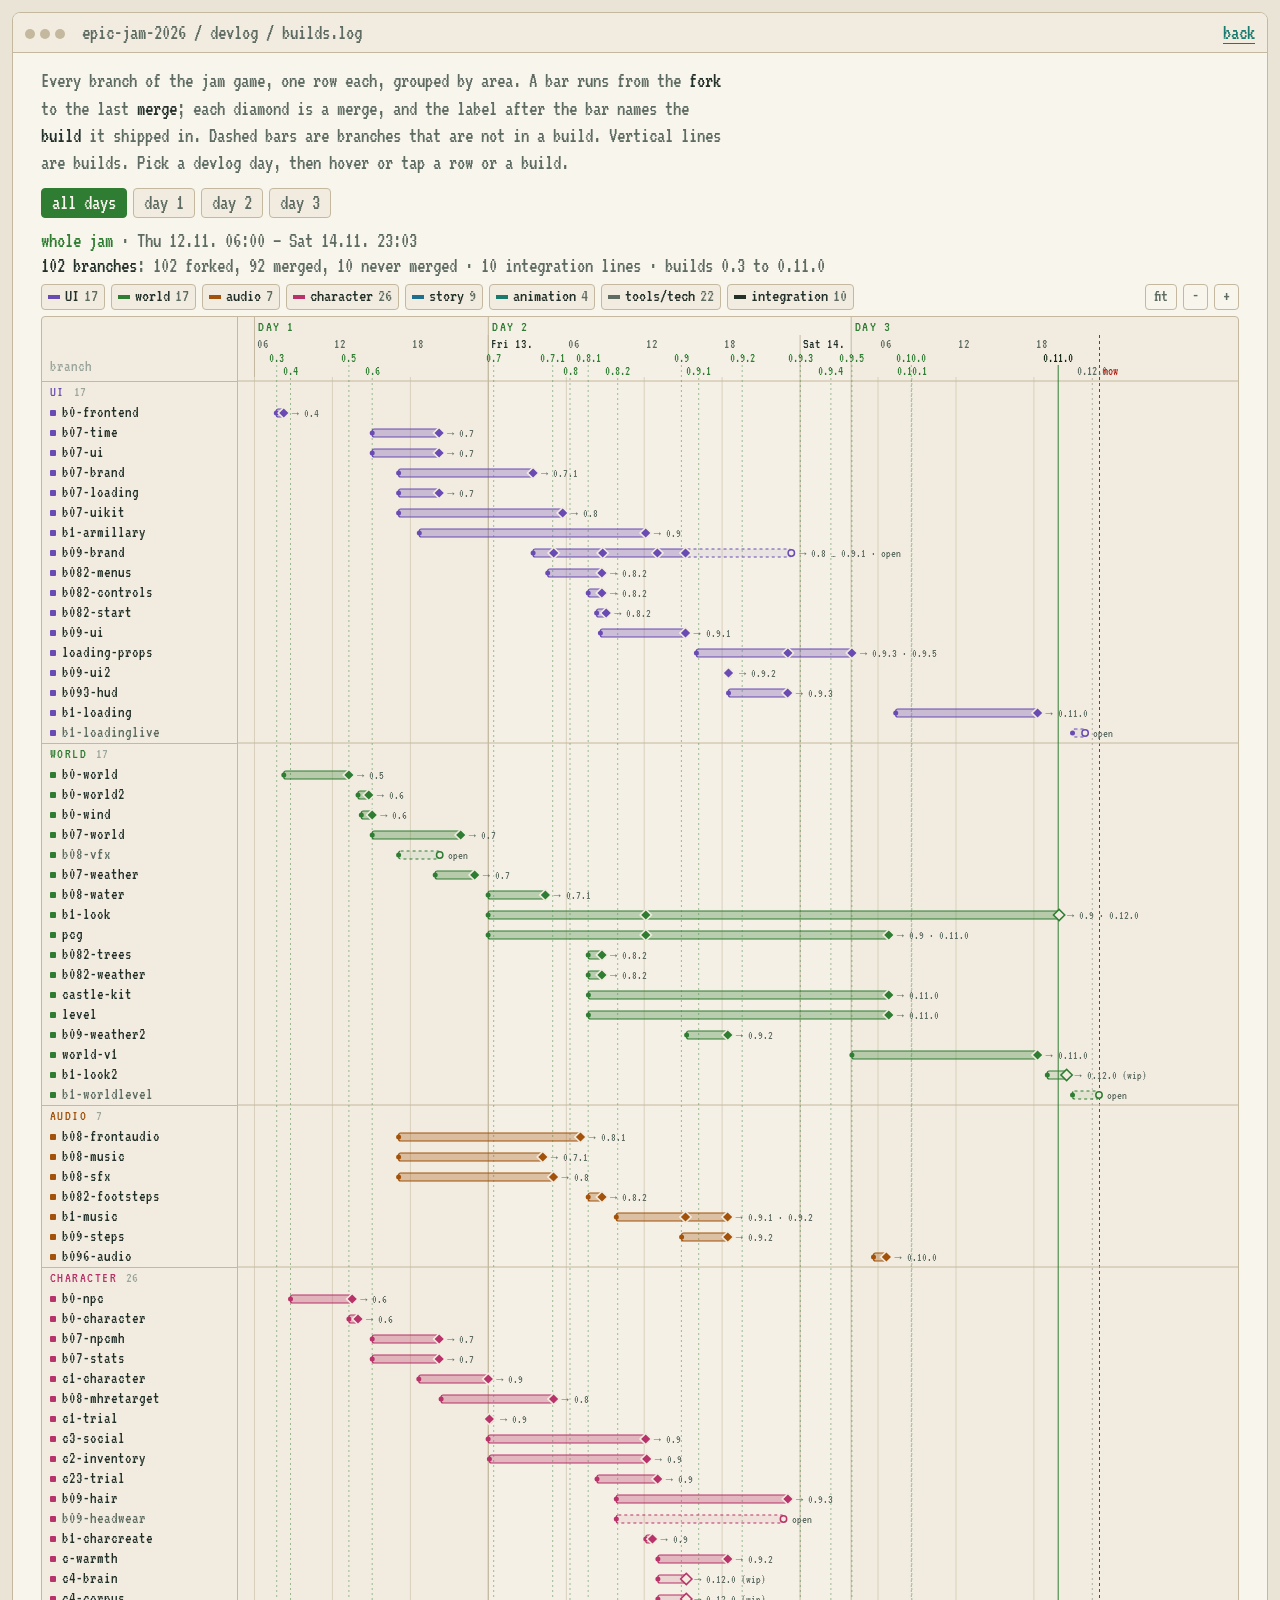
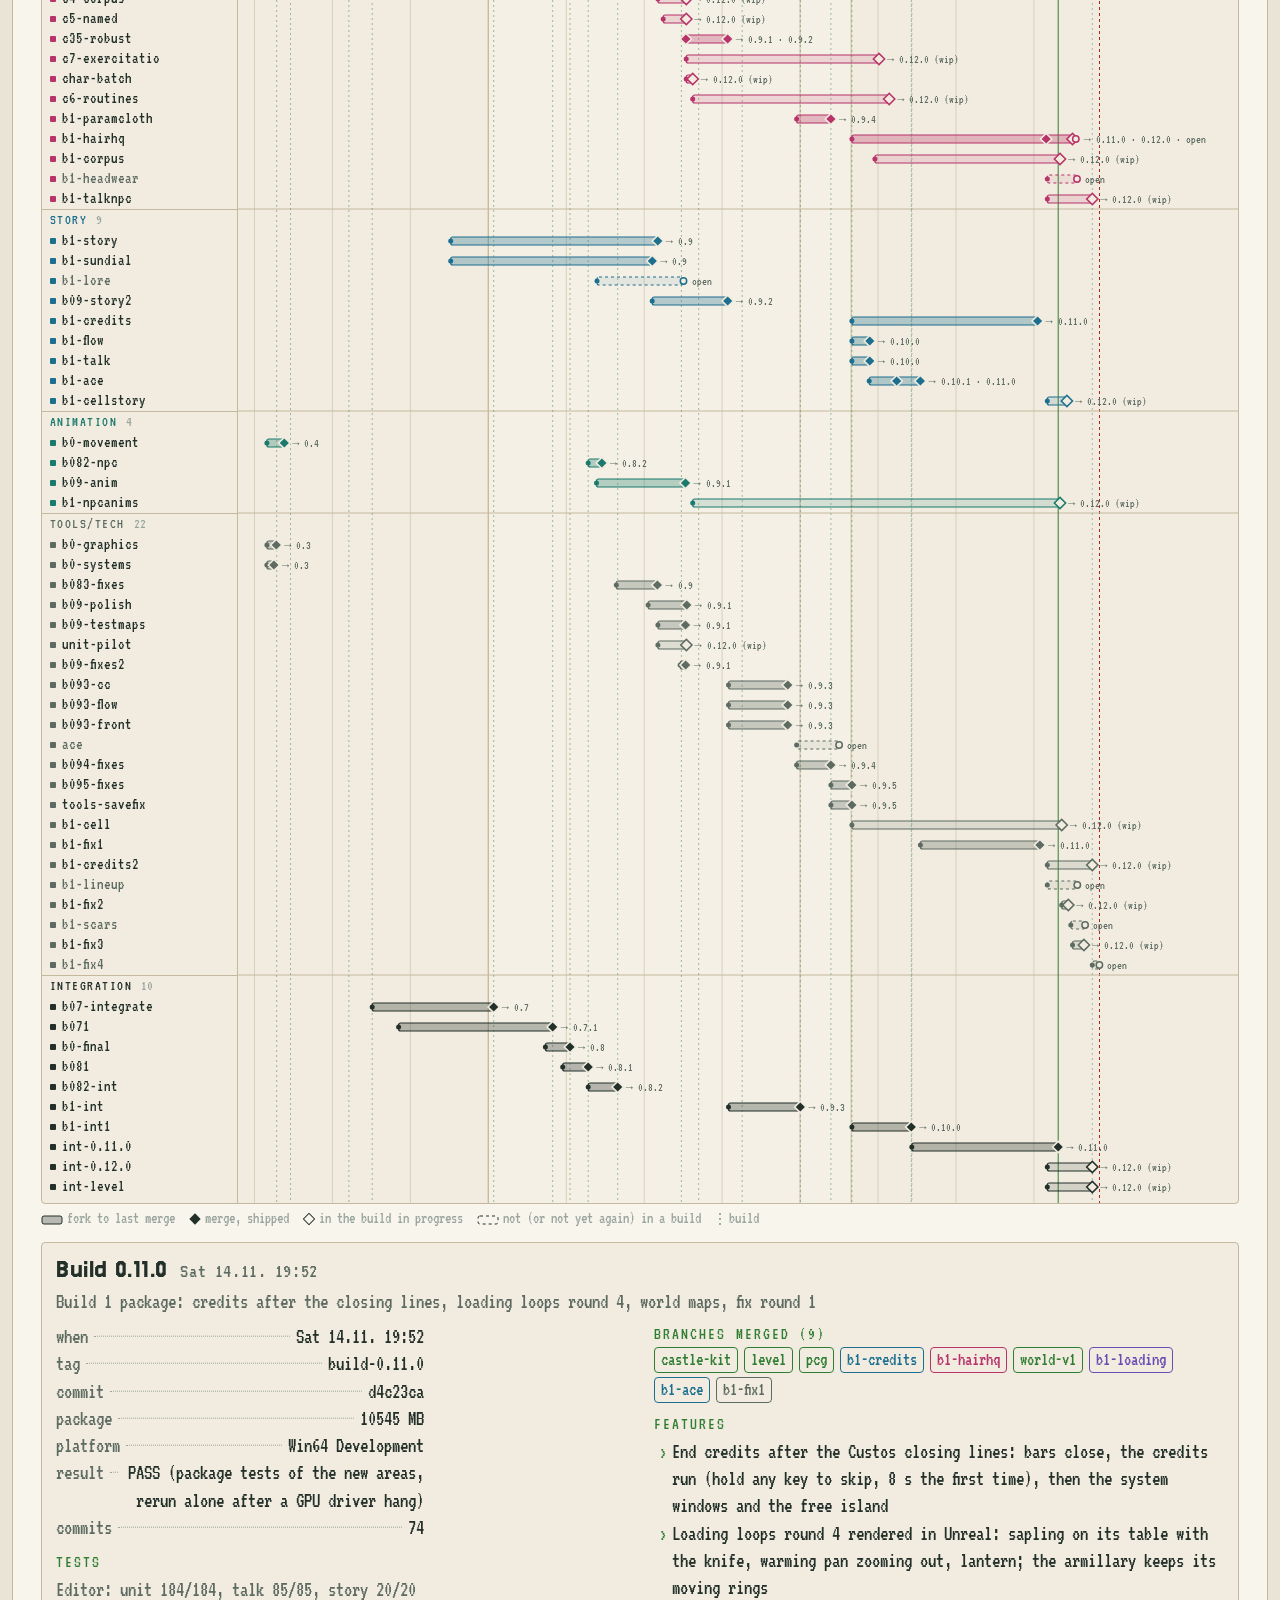
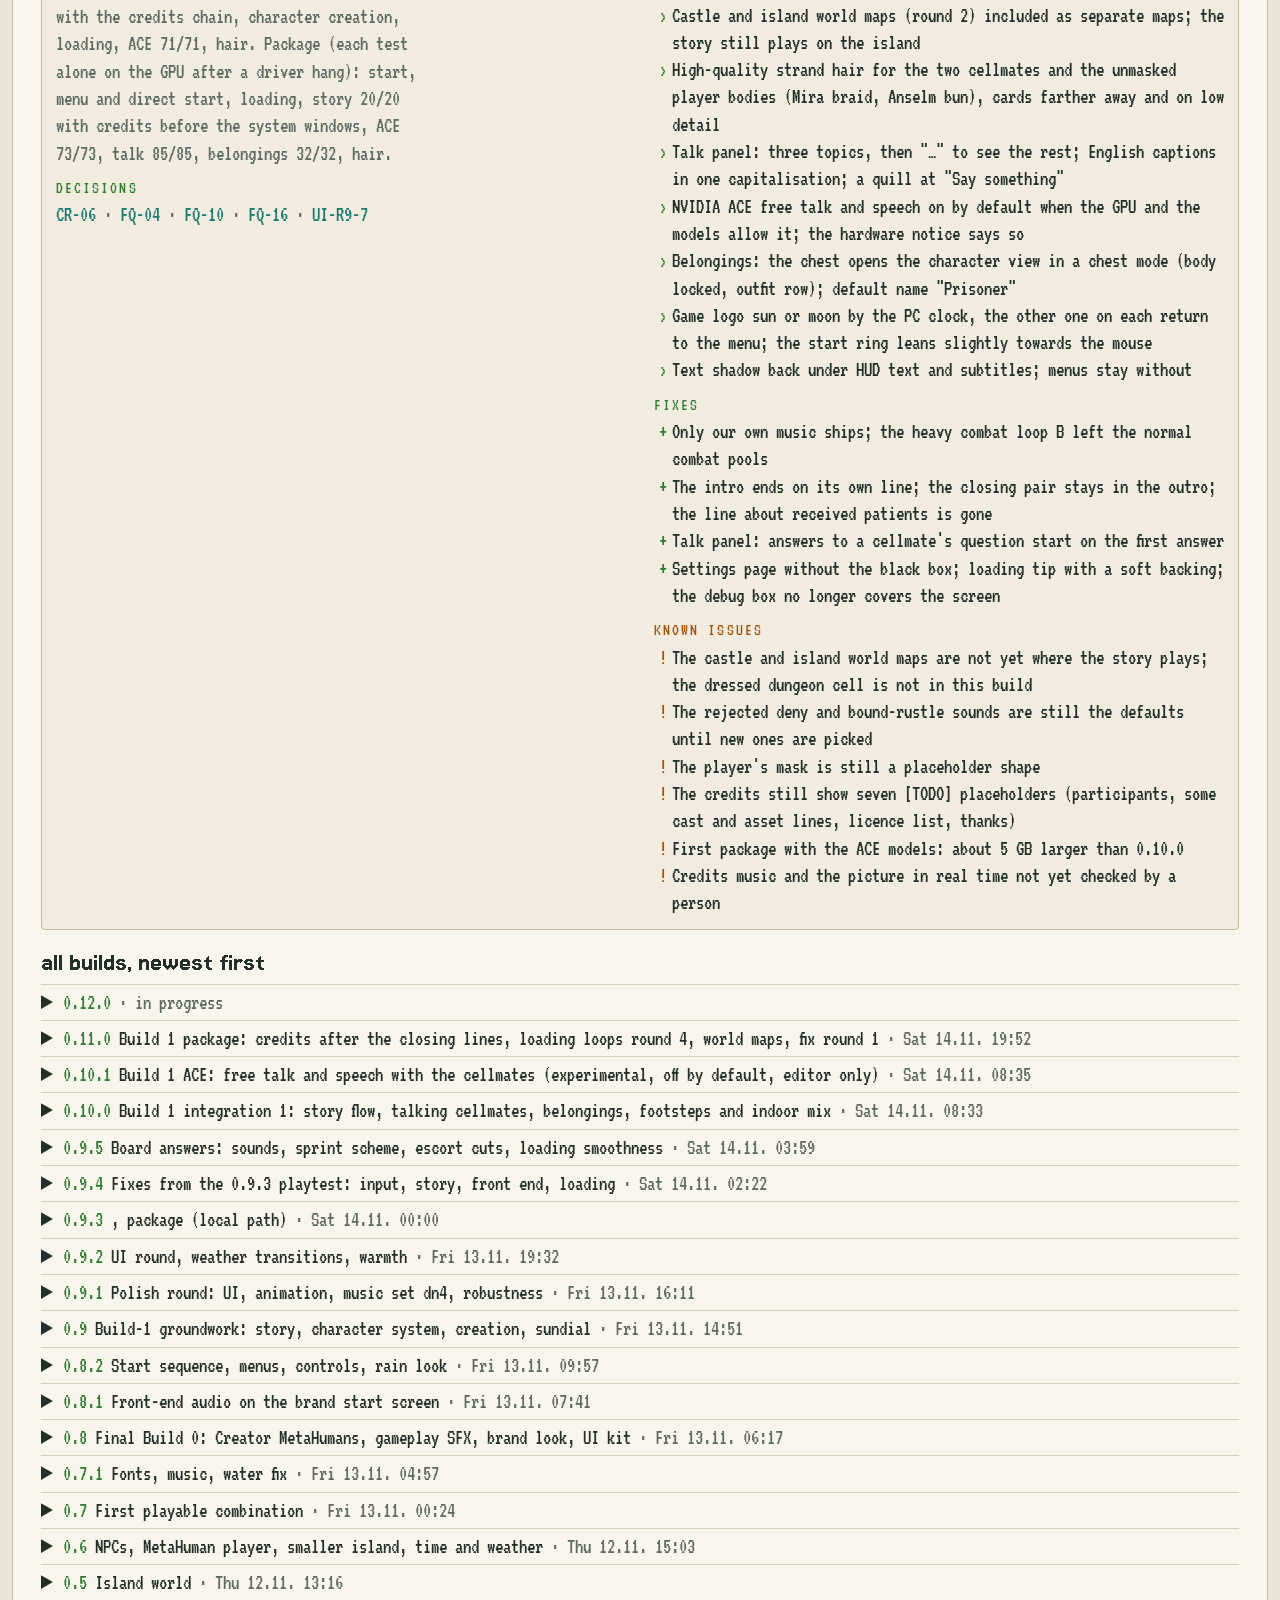
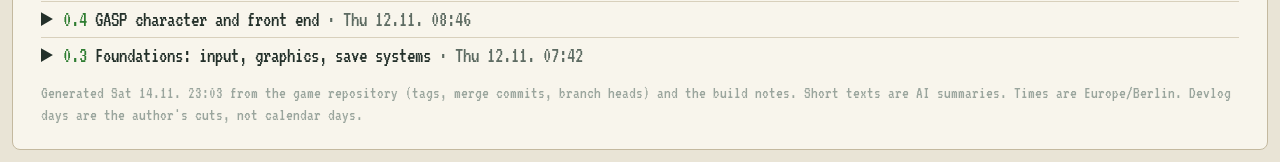
==== builds.html @ 06aeb307 "Branch chart per devlog day: builds.html?day=N embedded in day 1-3, all branches in the post-mortem " ====
<!doctype html>
<html lang="en" data-theme="forest">
<head>
<meta charset="utf-8">
<meta name="viewport" content="width=device-width, initial-scale=1">
<title>builds.log / epic-jam-2026 devlog</title>
<meta name="description" content="Every branch of the jam game, one row each: when it forked, when it was merged and which build it shipped in. Filter by devlog day with ?day=1, ?day=2, ...">
<meta name="color-scheme" content="dark light">
<link rel="icon" href="assets/favicon.svg" type="image/svg+xml">
<!-- Generated by tools/devlog/build_changelog.py in the jam repo. Do not edit; edit the template there. -->
<style>
@font-face { font-family: "VT323"; src: url("assets/fonts/VT323.ttf") format("truetype"); font-display: swap; }
@font-face { font-family: "Jersey 15"; src: url("assets/fonts/Jersey15.ttf") format("truetype"); font-display: swap; }
:root {
  --scale: 1; --fs: calc(21px * var(--scale));
  --mono: "VT323", ui-monospace, "SF Mono", Menlo, Consolas, monospace;
  --display: "Jersey 15", "VT323", ui-monospace, monospace;
  --radius: 4px;
  --nw: clamp(104px, 27vw, 196px);
}
:root, [data-theme="forest"] {
  --bg: #050a08; --term: #0b1411; --pane: #0f1a16; --line: #1f3229; --line-2: #2c4639;
  --fg: #cfe5d3; --dim: #7c978a; --faint: #4a6257;
  --accent: #9be36d; --accent-2: #6fd3c1; --sel-bg: #1d3a2b; --sel-fg: #eaffdf;
  --voice: #ffc46b; --pink: #ff8fb1; --blue: #8be9fd; --violet: #c3a6ff; --red: #ff6e6e;
  color-scheme: dark;
}
[data-theme="amber"] {
  --bg: #0a0603; --term: #140d06; --pane: #1a1108; --line: #3a2610; --line-2: #553714;
  --fg: #ffd9a1; --dim: #b98d53; --faint: #6e5230;
  --accent: #ffb000; --accent-2: #ffcf66; --sel-bg: #3d2709; --sel-fg: #fff1d6;
  --voice: #7fe3ff; --pink: #ff9f80; --blue: #7fe3ff; --violet: #ffbf80; --red: #ff6a4d;
  color-scheme: dark;
}
[data-theme="paper"] {
  --bg: #e9e4d6; --term: #f8f5ec; --pane: #f1ecdf; --line: #d8d0bc; --line-2: #c4b99f;
  --fg: #23302a; --dim: #5d6b62; --faint: #9aa59d;
  --accent: #2f7d32; --accent-2: #1b7a6e; --sel-bg: #dbe9cf; --sel-fg: #11240f;
  --voice: #a2520a; --pink: #b8336a; --blue: #1d6f8f; --violet: #6a4bb3; --red: #b42318;
  color-scheme: light;
}
/* one colour per area, taken from the site's theme tokens */
.a-ui { --c: var(--violet); } .a-world { --c: var(--accent); } .a-audio { --c: var(--voice); }
.a-character { --c: var(--pink); } .a-story { --c: var(--blue); } .a-animation { --c: var(--accent-2); } .a-tools { --c: var(--dim); }
.a-integration { --c: var(--fg); }
[data-theme="amber"] .a-ui { --c: #d9a8ff; } [data-theme="amber"] .a-story { --c: #7fe3ff; } [data-theme="amber"] .a-audio { --c: #ffe08a; }
[data-theme="amber"] .a-world { --c: #b6e36d; } [data-theme="amber"] .a-animation { --c: #6fd3c1; }

*, *::before, *::after { box-sizing: border-box; }
html, body { margin: 0; }
body { background: var(--bg); color: var(--fg); font: var(--fs)/1.3 var(--mono); font-synthesis: none; padding: 12px; position: relative; }
body.embed { background: var(--term); padding: 0; }
a { color: var(--accent-2); text-underline-offset: .18em; text-decoration-thickness: 1px; }
a:hover { color: var(--accent); }
button { font: inherit; color: inherit; background: none; border: 0; padding: 0; cursor: pointer; text-align: left; }
:focus-visible { outline: 2px dashed var(--accent); outline-offset: 2px; }
.term { max-width: 1440px; margin: 0 auto; background: var(--term); border: 1px solid var(--line-2); border-radius: 8px; overflow: hidden; }
body.embed .term { border: 0; border-radius: 0; max-width: none; }
.titlebar { display: flex; align-items: center; gap: 12px; padding: 6px 12px; border-bottom: 1px solid var(--line-2); background: var(--pane); }
.titlebar .lights i { display: inline-block; width: 10px; height: 10px; margin-right: 5px; border-radius: 50%; background: var(--line-2); }
.titlebar h1 { font: inherit; margin: 0; color: var(--dim); flex: 1; min-width: 0; overflow: hidden; text-overflow: ellipsis; white-space: nowrap; }
.titlebar h1 a { color: inherit; text-decoration: none; }
body.embed .titlebar, body.embed .lead, body.embed .days, body.embed .stage, body.embed .log, body.embed .foot { display: none; }
.wrap { padding: 14px clamp(10px, 2.5vw, 28px) 22px; }
body.embed .wrap { padding: 8px 8px 4px; }
.lead { color: var(--dim); margin: 0 0 12px; max-width: 86ch; }
.lead b { color: var(--fg); font-weight: 400; }

.days { display: flex; flex-wrap: wrap; gap: 6px; margin: 0 0 10px; }
.days a { border: 1px solid var(--line-2); border-radius: var(--radius); padding: 0 10px; color: var(--dim); text-decoration: none; background: var(--pane); }
.days a:hover { border-color: var(--accent); color: var(--fg); }
.days a[aria-current="page"] { background: var(--accent); border-color: var(--accent); color: var(--term); }
.sum { margin: 0 0 6px; color: var(--dim); line-height: 1.2; }
.sum b { color: var(--fg); font-weight: 400; }
.sum .k { color: var(--accent); }

.bar { display: flex; flex-wrap: wrap; gap: 4px 6px; align-items: center; margin-bottom: 6px; font-size: .86em; }
.chip { border: 1px solid var(--line-2); border-radius: var(--radius); padding: 0 6px; color: var(--fg); display: inline-flex; align-items: center; gap: 5px; background: var(--pane); }
.chip i { width: 12px; height: 4px; background: var(--c); display: inline-block; }
.chip small { color: var(--dim); font-size: 1em; }
.chip[aria-pressed="false"] { color: var(--faint); background: none; }
.chip[aria-pressed="false"] i { background: var(--faint); }
.bar .sp { flex: 1; }
.tool { border: 1px solid var(--line-2); border-radius: var(--radius); padding: 0 8px; color: var(--dim); }
.tool:hover, .chip:hover { border-color: var(--accent); color: var(--fg); }

.gantt { display: flex; border: 1px solid var(--line-2); border-radius: var(--radius); background: var(--pane); }
.names { flex: 0 0 var(--nw); width: var(--nw); position: relative; border-right: 1px solid var(--line-2); font-size: .78em; line-height: 1; }
.names > * { position: absolute; left: 0; right: 0; display: flex; align-items: center; padding: 0 6px 0 8px; white-space: nowrap; overflow: hidden; }
.names .hd { align-items: flex-end; padding-bottom: 6px; color: var(--faint); }
.names .grp { color: var(--c); text-transform: uppercase; letter-spacing: .1em; font-size: .9em; border-top: 1px solid var(--line-2); }
.names .grp small { color: var(--faint); margin-left: .6em; letter-spacing: 0; font-size: 1em; }
.names .nm { color: var(--fg); width: 100%; }
.names .nm::before { content: ""; flex: 0 0 auto; width: 6px; height: 6px; border-radius: 1px; background: var(--c); margin-right: 6px; }
.names .nm span { overflow: hidden; text-overflow: ellipsis; }
.names .nm.st-open span { color: var(--dim); }
.names .nm:hover, .names .nm.on { background: var(--sel-bg); color: var(--sel-fg); }
.scroll { overflow-x: auto; overflow-y: hidden; flex: 1; min-width: 0; scrollbar-width: thin; scrollbar-color: var(--line-2) transparent; }
svg { display: block; font-family: var(--mono); }
svg text { fill: var(--dim); font-size: 14px; }
.grid { stroke: var(--line); stroke-width: 1; }
.grid.d { stroke: var(--line-2); }
.band { fill: var(--term); opacity: .55; }
text.dl { fill: var(--accent); font-size: 15px; letter-spacing: .08em; }
text.dd { fill: var(--fg); }
.outside { fill: url(#hatch); }
.now { stroke: var(--red); stroke-width: 1; stroke-dasharray: 3 3; }
text.nowt { fill: var(--red); font-size: 13px; }
.build { cursor: pointer; }
.build line { stroke: var(--accent); stroke-width: 1; stroke-dasharray: 2 3; opacity: .45; }
.build text { fill: var(--accent); font-size: 13px; text-anchor: middle; }
.build.wip text { fill: var(--dim); }
.build.wip line { stroke: var(--dim); }
.build:hover line, .build.on line { opacity: 1; stroke-dasharray: none; }
.build.on text { fill: var(--sel-fg); }
.ln .rowbg { fill: transparent; }
.ln:hover .rowbg, .ln.on .rowbg { fill: var(--sel-bg); }
.ln .bar { fill: var(--c); fill-opacity: .3; stroke: var(--c); stroke-width: 1.2; }
.ln.wip .bar { fill-opacity: .14; }
.ln .tail, .ln.open .bar { fill: var(--c); fill-opacity: .08; stroke: var(--c); stroke-width: 1.2; stroke-dasharray: 3 3; }
.ln .fk { fill: var(--c); }
.ln .mg { fill: var(--c); stroke: var(--pane); stroke-width: 1.5; }
.ln .mg.w { fill: var(--pane); stroke: var(--c); }
.ln .hd { fill: var(--pane); stroke: var(--c); stroke-width: 1.5; }
.ln text.el { fill: var(--dim); font-size: 12px; }
.ln.on text.el { fill: var(--fg); }
.ln .hit { fill: transparent; cursor: pointer; }
.legend { color: var(--faint); font-size: .76em; margin: 4px 0 0; display: flex; flex-wrap: wrap; gap: 2px 14px; }
.legend svg { display: inline-block; vertical-align: -2px; margin-right: 4px; }
.empty { padding: 14px; color: var(--dim); }

.card { position: absolute; z-index: 10; width: min(42ch, calc(100vw - 12px)); background: var(--term); border: 1px solid var(--accent); border-radius: var(--radius); padding: 6px 10px 8px; font-size: .82em; line-height: 1.2; box-shadow: 0 6px 20px rgba(0, 0, 0, .45); }
.card:not(.pin) { pointer-events: none; }
.card h4 { font: inherit; margin: 0 1.6em 2px 0; color: var(--c, var(--accent)); font-size: 1.12em; }
.card h4 small { color: var(--dim); font-size: .85em; margin-left: .5em; }
.card p { margin: 0 0 4px; }
.card .x { position: absolute; right: 6px; top: 2px; color: var(--dim); font-size: 1.2em; }
.card .x:hover { color: var(--accent); }
.card:not(.pin) .x { display: none; }
.card ul { margin: 2px 0 0; }
.card .ft { margin-top: 4px; color: var(--faint); }

.row { display: flex; align-items: baseline; gap: 6px; }
.row .k { color: var(--dim); white-space: nowrap; }
.row .dots { flex: 1; border-bottom: 1px dotted var(--faint); transform: translateY(-.3em); min-width: 1ch; }
.row .v { text-align: right; }

.stage { margin-top: 14px; }
.detail { border: 1px solid var(--line-2); border-radius: var(--radius); background: var(--pane); padding: 10px 14px 12px; }
.detail h2 { font: 400 1.4em/1.1 var(--display); margin: 0 0 2px; letter-spacing: .02em; }
.detail h2 small { font: var(--fs)/1 var(--mono); font-size: .7em; color: var(--dim); margin-left: .6em; }
.detail .sub { color: var(--dim); margin: 0 0 8px; }
.cols { display: grid; grid-template-columns: repeat(auto-fit, minmax(min(100%, 280px), 1fr)); gap: 4px 28px; }
.cols > div:first-child { max-width: 46ch; }
.cols h3:first-child { margin-top: 10px; }
h3 { font: inherit; color: var(--accent); text-transform: uppercase; letter-spacing: .12em; font-size: .82em; margin: 10px 0 2px; }
h3.warn { color: var(--voice); }
ul { list-style: none; margin: 0; padding-left: 2.2ch; }
ul > li::before { content: "›"; color: var(--accent); margin-left: -1.6ch; margin-right: .6ch; }
ul.fix > li::before { content: "+"; }
ul.known > li::before { content: "!"; color: var(--voice); }
.brs { display: flex; flex-wrap: wrap; gap: 4px 6px; margin-top: 2px; }
.br { border: 1px solid var(--c); color: var(--c); border-radius: var(--radius); padding: 0 6px; font-size: .88em; }
.br:hover { background: var(--c); color: var(--term); }
.codes { color: var(--dim); }
.codes code { color: var(--accent-2); font: inherit; }
.muted { color: var(--dim); }

.log { margin-top: 18px; }
.log > h2 { font: 400 1.3em/1.1 var(--display); margin: 0 0 6px; }
details { border-top: 1px solid var(--line); padding: 4px 0; }
summary { cursor: pointer; }
summary b { font-weight: 400; color: var(--accent); }
summary span { color: var(--dim); }
details > div { padding: 2px 0 8px 2.2ch; }
.foot { color: var(--faint); font-size: .8em; margin: 10px 0 0; }
</style>
<script>
  try {
    var s = JSON.parse(localStorage.getItem("devlog.prefs") || "{}");
    document.documentElement.dataset.theme = new URLSearchParams(location.search).get("theme") || s.theme || (matchMedia("(prefers-color-scheme: light)").matches ? "paper" : "forest");
    if (s.scale) document.documentElement.style.setProperty("--scale", s.scale);
  } catch (e) {}
</script>
</head>
<body>
<div class="term" id="term">
  <header class="titlebar">
    <span class="lights" aria-hidden="true"><i></i><i></i><i></i></span>
    <h1><a href="index.html#/builds">epic-jam-2026 / devlog</a> / builds.log</h1>
    <a href="index.html#/builds">back</a>
  </header>
  <div class="wrap">
    <p class="lead">Every branch of the jam game, one row each, grouped by area. A bar runs from the <b>fork</b> to the last <b>merge</b>; each diamond is a merge, and the label after the bar names the <b>build</b> it shipped in. Dashed bars are branches that are not in a build. Vertical lines are builds. Pick a devlog day, then hover or tap a row or a build.</p>
    <nav class="days" id="days" aria-label="Devlog day"></nav>
    <p class="sum" id="sum" aria-live="polite"></p>
    <div class="bar" id="bar"></div>
    <div class="gantt" id="gantt"><div class="names" id="names"></div><div class="scroll" id="scroll" tabindex="0" aria-label="Branch chart, scrolls sideways"></div></div>
    <p class="legend" id="legend"></p>
    <div class="stage"><section class="detail" id="detail" aria-live="polite"></section></div>
    <section class="log" id="log"></section>
    <p class="foot" id="foot"></p>
  </div>
</div>
<div class="card" id="card" hidden></div>
<script>
(function () {
  "use strict";
  const D = {"generated":"2026-11-14T23:03+01:00","jam":{"start":"2026-11-12T06:00:00+01:00","end":"2026-11-16T02:59:00+01:00"},"days":[{"id":"1","label":"Day 1","start":"2026-11-12T06:00:00+01:00","end":"2026-11-13T00:00:00+01:00"},{"id":"2","label":"Day 2","start":"2026-11-13T00:00:00+01:00","end":"2026-11-14T03:56:00+01:00"},{"id":"3","label":"Day 3","start":"2026-11-14T03:56:00+01:00","end":null}],"areas":[{"id":"ui","label":"UI"},{"id":"world","label":"world"},{"id":"audio","label":"audio"},{"id":"character","label":"character"},{"id":"story","label":"story"},{"id":"animation","label":"animation"},{"id":"tools","label":"tools/tech"},{"id":"integration","label":"integration"}],"builds":[{"version":"0.3","tag":null,"commit":"5fc3099","time":"2026-11-12T07:42:22+01:00","status":"released","branches":[{"name":"b0-graphics","head":"175c294","area":"tools","purpose":"Graphics settings, DLSS with TSR fallback, presets, debug overlay","via":"merge","merge_commit":"16f4972","merge_time":"2026-11-12T07:40:56+01:00","head_time":"2026-11-12T07:35:37+01:00","fork_time":"2026-11-12T06:57:31+01:00"},{"name":"b0-systems","head":"af6c59c","area":"tools","purpose":"Save/load with slots and autosave, game clock, settings persistence","via":"merge","merge_commit":"68a38b2","merge_time":"2026-11-12T07:29:43+01:00","head_time":"2026-11-12T07:29:07+01:00","fork_time":"2026-11-12T06:57:31+01:00"}],"commits":15,"title":"Foundations: input, graphics, save systems","package":{"platform":"Win64 Development","result":"PASS","size_mb":1314,"pdb_mb":380},"platforms":[{"platform":"Win64 Development","result":"PASS","size_mb":1314,"pdb_mb":380},{"platform":"Mac Development (native)","result":"PASS with known start crash","size_mb":902}],"features":["Enhanced Input layer in code with an automated input smoke test","Graphics settings with DLSS and a TSR fallback, presets, debug overlay","Save/load with numbered slots and autosave ring, game clock, settings persistence"],"fixes":["Mac link error (missing engine module dependency)","Input smoke test is re-runnable: real loads are blocked during the test"],"known_issues":["Mac: start crash in 1 of 5 launches (exit 139, no log)"],"tests":"Win64 and Mac packages: start marker, input smoke (66 checks), save/load/slots and DLSS/TSR status pass.","held":[],"curated":true,"decisions":[]},{"version":"0.4","tag":null,"commit":"173ac9b","time":"2026-11-12T08:46:11+01:00","status":"released","branches":[{"name":"b0-movement","head":null,"area":"animation","purpose":"GASP character on the C++ character, dynamic camera with first person, equipment slots","via":"fast-forward","merge_commit":"b9fe148","merge_time":"2026-11-12T08:17:30+01:00","head_time":"2026-11-12T08:17:30+01:00","fork_time":"2026-11-12T06:57:31+01:00"},{"name":"b0-frontend","head":"8e8e645","area":"ui","purpose":"Front-end flow (studio, title, menu), pause menu, letterbox opening","via":"merge","merge_commit":"adbc29f","merge_time":"2026-11-12T08:15:13+01:00","head_time":"2026-11-12T08:14:45+01:00","fork_time":"2026-11-12T07:40:56+01:00"}],"commits":9,"title":"GASP character and front end","package":{"platform":"Win64 Development","result":"PASS","size_mb":1405,"pdb_mb":396},"platforms":[{"platform":"Win64 Development","result":"PASS","size_mb":1405,"pdb_mb":396},{"platform":"Mac Development (native)","result":"PASS","size_mb":996}],"features":["GASP character on the C++ character with dynamic camera, first person and equipment slots","Front-end flow (studio, title, menu), pause menu, letterbox opening sequence"],"fixes":[],"known_issues":[],"tests":"Win64 and Mac packages: smoke, input (66 checks), movement test (19 flags incl. traversal), front-end test, save/load/slots pass.","held":[],"curated":true,"decisions":[]},{"version":"0.5","tag":null,"commit":"048479f","time":"2026-11-12T13:16:12+01:00","status":"released","branches":[{"name":"b0-world","head":"631f634","area":"world","purpose":"Island map, sky and weather bridge, water, PCG scatter","via":"merge","merge_commit":"048479f","merge_time":"2026-11-12T13:16:12+01:00","head_time":"2026-11-12T09:07:02+01:00","fork_time":"2026-11-12T08:15:13+01:00"}],"commits":2,"title":"Island world","package":null,"platforms":[],"features":["Island map, first large version (about 1.5 km)","Sky and weather bridge (Ultra Dynamic Sky), ocean, PCG scatter","Automated world test with camera shots"],"fixes":[],"known_issues":["Not packaged on its own; it shipped inside Build 0.6"],"tests":"No own package; the world test ran with Build 0.6.","held":[],"curated":true,"decisions":[]},{"version":"0.6","tag":null,"commit":"df1751b","time":"2026-11-12T15:03:35+01:00","status":"released","branches":[{"name":"b0-npc","head":null,"area":"character","purpose":"NPC scaffold: spawners, schedules, NPC test","via":"fast-forward","merge_commit":"e581413","merge_time":"2026-11-12T13:31:29+01:00","head_time":"2026-11-12T13:31:29+01:00","fork_time":"2026-11-12T08:46:11+01:00"},{"name":"b0-character","head":"14388d2","area":"character","purpose":"MetaHuman appearance on the player character","via":"merge","merge_commit":"8b46606","merge_time":"2026-11-12T13:57:52+01:00","head_time":"2026-11-12T13:41:29+01:00","fork_time":"2026-11-12T13:16:12+01:00"},{"name":"b0-world2","head":"8897340","area":"world","purpose":"Smaller jam island (large one kept), NPC groups, volumetrics, opening cameras","via":"merge","merge_commit":"b0b2206","merge_time":"2026-11-12T14:47:50+01:00","head_time":"2026-11-12T14:42:30+01:00","fork_time":"2026-11-12T13:57:52+01:00"},{"name":"b0-wind","head":"7883da4","area":"world","purpose":"Wind-animated maples rendered without Nanite (smear fix)","via":"merge","merge_commit":"df1751b","merge_time":"2026-11-12T15:03:35+01:00","head_time":"2026-11-12T15:02:09+01:00","fork_time":"2026-11-12T14:13:31+01:00"}],"commits":16,"title":"NPCs, MetaHuman player, smaller island, time and weather","package":{"platform":"Win64 Development","result":"PASS","size_mb":1941,"pdb_mb":401},"platforms":[{"platform":"Win64 Development","result":"PASS","size_mb":1941,"pdb_mb":401}],"features":["NPC scaffold: spawners, groups across the island, night schedule","MetaHuman appearance on the player character","Jam island at half size (0.75 km), large variant kept","Time and weather: clock holds and speed setting, time HUD, weather director","Volumetric light and fog, opening cameras"],"fixes":["Opening cutscene smear (dummy anchored to the player)","Wind smear on maples (wind-animated trees render without Nanite)","Moon fix in the sky system","Unity-build name clashes after merging world, systems and tests"],"known_issues":[],"tests":"Win64 package, all pass: smoke, input, movement, front end, world (10/10 shots), time, NPC, appearance, save/load/slots.","held":[],"curated":true,"decisions":[]},{"version":"0.7","tag":"build-0.7","commit":"4ecb188","time":"2026-11-13T00:24:38+01:00","status":"released","branches":[{"name":"b07-npcmh","head":"c9c477e","area":"character","purpose":"NPCs ready for MetaHumans, LOD tiers","via":"merge","merge_commit":"7c11968","merge_time":"2026-11-12T20:13:00+01:00","head_time":"2026-11-12T17:34:41+01:00","fork_time":"2026-11-12T15:03:35+01:00"},{"name":"b07-stats","head":"18d7510","area":"character","purpose":"Health, stamina, light and dark attributes, bars, debug orbs","via":"merge","merge_commit":"05e36b4","merge_time":"2026-11-12T20:13:00+01:00","head_time":"2026-11-12T18:39:01+01:00","fork_time":"2026-11-12T15:03:35+01:00"},{"name":"b07-time","head":"1ba5984","area":"ui","purpose":"Time HUD: sundial/compass, Latin weekdays, weather symbol, clock speed keys","via":"merge","merge_commit":"1c7ad53","merge_time":"2026-11-12T20:12:47+01:00","head_time":"2026-11-12T19:54:33+01:00","fork_time":"2026-11-12T15:03:35+01:00"},{"name":"b07-ui","head":"1ba565a","area":"ui","purpose":"Controls page, debug mode and view, auto graphics, settings summary, quit to desktop","via":"merge","merge_commit":"525525b","merge_time":"2026-11-12T20:12:32+01:00","head_time":"2026-11-12T18:24:14+01:00","fork_time":"2026-11-12T15:03:35+01:00"},{"name":"b07-world","head":"b3163a1","area":"world","purpose":"Jump course, teleport orbs, castle visible, finer terrain","via":"merge","merge_commit":"1f29f0e","merge_time":"2026-11-12T21:52:27+01:00","head_time":"2026-11-12T20:12:02+01:00","fork_time":"2026-11-12T15:03:35+01:00"},{"name":"b07-loading","head":"ce5ed59","area":"ui","purpose":"Loading screen MVP with travel fade","via":"merge","merge_commit":"3116b0d","merge_time":"2026-11-12T20:13:13+01:00","head_time":"2026-11-12T18:41:14+01:00","fork_time":"2026-11-12T17:05:26+01:00"},{"name":"b07-weather","head":"9c59521","area":"world","purpose":"Weather-driven wind, visible rain, wetness, storm with lightning and thunder","via":"merge","merge_commit":"0ac7648","merge_time":"2026-11-12T22:56:53+01:00","head_time":"2026-11-12T21:55:59+01:00","fork_time":"2026-11-12T19:54:33+01:00"}],"commits":24,"title":"First playable combination","package":{"platform":"Win64 Development","result":"PASS except orb course check","size_mb":2848,"pdb_mb":416},"platforms":[{"platform":"Win64 Development","result":"PASS except orb course check","size_mb":2848,"pdb_mb":416},{"platform":"Mac Development (native)","result":"PASS","size_mb":2150}],"features":["Controls page, debug mode and view, auto graphics, quit to desktop","Time HUD with sundial/compass, Latin weekdays and weather symbol","Health, stamina, light and dark with bars and debug orbs","NPCs ready for MetaHumans with LOD tiers","Loading screen with travel fade","Jump course, teleport orbs, visible castle, finer terrain","Weather: wind, visible rain, wetness, storm with lightning and thunder"],"fixes":["Bypass travel never opened the level (first package failed smoke, input and UI tests)","Crash at the end of the orb travel fade","Unity-build name clashes exposed by the weather merge"],"known_issues":["Orb course check fails: the pawn does not start a traversal at the hurdle","Package moved to a second drive because the system drive ran full"],"tests":"Win64 full suite passes except the orb course check. Mac package passes its subset (smoke, front end, world, weather, time, stats, loading, UI).","held":[],"curated":true,"decisions":[]},{"version":"0.7.1","tag":"build-0.7.1","commit":"5e4b4d3","time":"2026-11-13T04:57:20+01:00","status":"released","branches":[{"name":"b07-brand","head":"85b2691","area":"ui","purpose":"Type system: IM Fell English SC, IM Fell Great Primer, Barlow","via":"merge","merge_commit":"ab085e9","merge_time":"2026-11-13T03:26:54+01:00","head_time":"2026-11-13T00:50:17+01:00","fork_time":"2026-11-12T17:05:26+01:00"},{"name":"b08-music","head":"1889581","area":"audio","purpose":"Own music system: stems, ambient set dn3, flavour layers, combat loops, mix buses","via":"fast-forward","merge_commit":null,"merge_time":null,"head_time":"2026-11-13T04:11:47+01:00","fork_time":"2026-11-12T17:05:26+01:00"},{"name":"b08-water","head":"4b3814b","area":"world","purpose":"Swappable ocean backends, Easy Waterscape with foam and clock fixes","via":"merge","merge_commit":"5e4b4d3","merge_time":"2026-11-13T04:23:30+01:00","head_time":"2026-11-13T03:15:56+01:00","fork_time":"2026-11-12T23:58:55+01:00"}],"commits":22,"title":"Fonts, music, water fix","package":{"platform":"Win64 Development","result":"PASS except orb course check","size_mb":3033,"pdb_mb":419},"platforms":[{"platform":"Win64 Development","result":"PASS except orb course check","size_mb":3033,"pdb_mb":419},{"platform":"Mac Development (native)","result":"PASS with screenshot failures","size_mb":2355}],"features":["Own music system: stems, ambient set dn3, flavour layers, combat loops, track display in the debug view","Type system: IM Fell English SC, IM Fell Great Primer, Barlow (TY-SET-10)","Stats HUD","Ocean backend switch; Easy Waterscape with fixes is the default on all platforms"],"fixes":["White foam on the open sea at noon; water simulation now runs on game time","Unity-build name clash between stats HUD and time HUD"],"known_issues":["Orb course check still fails","Mac: music stems missing (silent), test screenshots not written","A first 0.7.1 candidate was stopped because main had moved on"],"tests":"Win64 full suite passes except the orb course check. Mac: smoke passes, world and water tests fail only on screenshots.","held":[],"curated":true,"decisions":["TY-SET-10"]},{"version":"0.8","tag":"build-0.8","commit":"24f391a","time":"2026-11-13T06:17:28+01:00","status":"released","branches":[{"name":"b07-uikit","head":"a5758d6","area":"ui","purpose":"UI kit assets, direction \"Astronomer's Instrument\"","via":"merge","merge_commit":"d199fdc","merge_time":"2026-11-13T05:43:30+01:00","head_time":"2026-11-12T18:18:29+01:00","fork_time":"2026-11-12T17:05:26+01:00"},{"name":"b08-sfx","head":"2325eaa","area":"audio","purpose":"Gameplay SFX: weather beds, footsteps, heartbeat, combat play API","via":"merge","merge_commit":"b5ca827","merge_time":"2026-11-13T05:01:16+01:00","head_time":"2026-11-12T23:37:45+01:00","fork_time":"2026-11-12T17:05:26+01:00"},{"name":"b08-mhretarget","head":"144ab0e","area":"character","purpose":"19 Creator MetaHumans as player, guard and NPC appearances, retargeted per body","via":"merge","merge_commit":"6c9a822","merge_time":"2026-11-13T05:01:18+01:00","head_time":"2026-11-12T23:32:56+01:00","fork_time":"2026-11-12T20:22:07+01:00"},{"name":"b09-brand","head":"80c5d9e","area":"ui","purpose":"Brand look: token style, studio ident, ring start screen, star-selector menus, brass HUD dial","via":"merge","merge_commit":"2bcc61a","merge_time":"2026-11-13T05:02:02+01:00","head_time":"2026-11-13T04:34:21+01:00","fork_time":"2026-11-13T03:26:54+01:00"}],"commits":20,"title":"Final Build 0: Creator MetaHumans, gameplay SFX, brand look, UI kit","package":{"platform":"Win64 Development","result":"PASS except orb course check and one retarget row","size_mb":3869,"pdb_mb":423},"platforms":[{"platform":"Win64 Development","result":"PASS except orb course check and one retarget row","size_mb":3869,"pdb_mb":423}],"features":["19 Creator MetaHumans as player default and NPC mix, retargeted per body","Gameplay SFX: weather beds, footsteps, heartbeat","Brand look: token style, studio ident video, ring start screen, star-selector menus, hardware notice, pause with real depth of field, brass HUD dial","UI kit assets"],"fixes":["Game-target compile fix for the brand code","UI test made aware of the brand start screen"],"known_issues":["Orb course check still fails","One of 130 retarget rows fails: thumb inside the thigh in one crouch pose"],"tests":"Win64 suite passes except the orb course check and one retarget row. No Mac build.","held":[{"name":"b08-vfx","reason":"cook crash on the fireflies Niagara system"},{"name":"b08-frontaudio","reason":"test timeout against the new start stage; shipped in 0.8.1"}],"curated":true,"decisions":["UI-R7-9","UI-R9-1","UI-R9-4"]},{"version":"0.8.1","tag":"build-0.8.1","commit":"f9e9733","time":"2026-11-13T07:41:22+01:00","status":"released","branches":[{"name":"b08-frontaudio","head":"7deadd4","area":"audio","purpose":"Front-end audio: bird ident, title soundtrack, menu and pause sounds","via":"merge","merge_commit":"19ba13a","merge_time":"2026-11-13T07:05:53+01:00","head_time":"2026-11-12T22:07:19+01:00","fork_time":"2026-11-12T17:05:26+01:00"}],"commits":6,"title":"Front-end audio on the brand start screen","package":{"platform":"Win64 Development","result":"PASS (reduced test set)","size_mb":3855,"pdb_mb":424},"platforms":[{"platform":"Win64 Development","result":"PASS (reduced test set)","size_mb":3855,"pdb_mb":424}],"features":["Layered bird ident over the muted studio video","Title stage: the soundtrack starts with the title (8 s crossfade)","Menu swell and duck, UI hover/confirm/back sounds, pause open/close sounds","Console switch turns the module off"],"fixes":["A thunder one-shot rang on after leaving the front end"],"known_issues":["Weather bed and thunder still play in the front end (removed in 0.8.2)"],"tests":"Reduced set, only what is new: smoke, front-end test, front-audio test (19 checks) pass.","held":[],"curated":true,"decisions":[]},{"version":"0.8.2","tag":"build-0.8.2","commit":"e5dd5e2","time":"2026-11-13T09:57:29+01:00","status":"released","branches":[{"name":"b082-menus","head":"b3bcb06","area":"ui","purpose":"Menu logic: focus is not select, greyed-out options with reason, settings grid, DLSS options","via":"merge","merge_commit":"964574f","merge_time":"2026-11-13T08:44:46+01:00","head_time":"2026-11-13T08:37:53+01:00","fork_time":"2026-11-13T04:34:21+01:00"},{"name":"b082-controls","head":"5465f5f","area":"ui","purpose":"Skyrim-like controls, keymap conflicts resolved, Xbox controller","via":"merge","merge_commit":"1f9d1b6","merge_time":"2026-11-13T08:44:50+01:00","head_time":"2026-11-13T08:35:58+01:00","fork_time":"2026-11-13T07:41:17+01:00"},{"name":"b082-footsteps","head":"b0eeff4","area":"audio","purpose":"Footsteps timed to real foot contact","via":"merge","merge_commit":"7a12185","merge_time":"2026-11-13T08:44:52+01:00","head_time":"2026-11-13T08:30:40+01:00","fork_time":"2026-11-13T07:41:17+01:00"},{"name":"b082-npc","head":"2d741ab","area":"animation","purpose":"NPC arm correction (A-pose arms), distant animation LOD","via":"merge","merge_commit":"23acaa3","merge_time":"2026-11-13T08:44:51+01:00","head_time":"2026-11-13T08:19:52+01:00","fork_time":"2026-11-13T07:41:17+01:00"},{"name":"b082-trees","head":"45420ab","area":"world","purpose":"Tree LOD popping fixed, thicker forest areas","via":"merge","merge_commit":"0aa8661","merge_time":"2026-11-13T08:44:53+01:00","head_time":"2026-11-13T08:42:07+01:00","fork_time":"2026-11-13T07:41:17+01:00"},{"name":"b082-weather","head":"b3047b5","area":"world","purpose":"Rain grade (vignette, darkening by severity), wetness on all characters","via":"merge","merge_commit":"c45a8d3","merge_time":"2026-11-13T08:44:51+01:00","head_time":"2026-11-13T08:19:27+01:00","fork_time":"2026-11-13T07:41:17+01:00"},{"name":"b09-brand","head":"0e260dd","area":"ui","purpose":"Visual round: soft glow, no focus box, HUD layout, muted start lighting, loading loop","via":"merge","merge_commit":"05a93f2","merge_time":"2026-11-13T08:48:07+01:00","head_time":"2026-11-13T08:46:27+01:00","fork_time":"2026-11-13T07:58:17+01:00"},{"name":"b082-start","head":"d24f81c","area":"ui","purpose":"Start sequence: studio ident with birds, game logo, slow soundtrack fade-in","via":"merge","merge_commit":"6774f4c","merge_time":"2026-11-13T09:04:21+01:00","head_time":"2026-11-13T09:04:15+01:00","fork_time":"2026-11-13T08:20:02+01:00"}],"commits":32,"title":"Start sequence, menus, controls, rain look","package":{"platform":"Win64 Development","result":"PASS except orb course check and one retarget row (both known)","size_mb":3904,"pdb_mb":427},"platforms":[{"platform":"Win64 Development","result":"PASS except orb course check and one retarget row (both known)","size_mb":3904,"pdb_mb":427}],"features":["Start sequence: studio ident RR-MO-16 with birds, game logo, slow soundtrack fade-in, no weather sounds in the front end","Menu logic: focus is not select, greyed-out options with reason, settings grid with slide animation, info texts, DLSS options","Skyrim-like controls, Xbox controller","Rain grade (vignette, darkening by severity) and wet characters","NPC arm correction and distant animation LOD","Footsteps timed to foot contact","Thicker forest areas","Brand visual round: soft glow, HUD layout, loading loop (UI-R9-7)"],"fixes":["Tree LOD popping","LB/RB keymap conflicts","Blue focus rectangle removed","SFX test counts bone-timed footsteps"],"known_issues":["Orb course check and one retarget row still fail","Not run: water, stats, systems, a real controller"],"tests":"Tests selected by impact, one run each on the package; all pass except the two known ones. Input 94 checks, UI 38/38, world 10/10 shots.","held":[],"curated":true,"decisions":["RR-MO-16","UI-R9-1","UI-R9-7"]},{"version":"0.9","tag":"build-0.9","commit":"0c13e94","time":"2026-11-13T14:51:47+01:00","status":"released","branches":[{"name":"c1-character","head":"a55ee73","area":"character","purpose":"Character system C1: one record per character on top of the stats","via":"merge","merge_commit":"f7eb000","merge_time":"2026-11-13T00:00:06+01:00","head_time":"2026-11-12T22:39:31+01:00","fork_time":"2026-11-12T18:39:01+01:00"},{"name":"b1-armillary","head":"90c98eb","area":"ui","purpose":"Textured armillary sphere for the loading screen","via":"merge","merge_commit":"345bf54","merge_time":"2026-11-13T12:06:58+01:00","head_time":"2026-11-12T23:04:46+01:00","fork_time":"2026-11-12T18:41:14+01:00"},{"name":"b1-story","head":"7fc037b","area":"story","purpose":"Story MVP: opening narration, cell start, objectives and subtitles","via":"merge","merge_commit":"a7d3367","merge_time":"2026-11-13T13:02:36+01:00","head_time":"2026-11-13T12:32:53+01:00","fork_time":"2026-11-12T21:06:15+01:00"},{"name":"b1-sundial","head":"b023674","area":"story","purpose":"Sleeping at the sundial, day/night light puzzle","via":"merge","merge_commit":"cb835f1","merge_time":"2026-11-13T12:37:36+01:00","head_time":"2026-11-13T12:36:58+01:00","fork_time":"2026-11-12T21:06:15+01:00"},{"name":"b1-look","head":"c021149","area":"world","purpose":"Live grading switcher, OCIO mode, sky layering (switches off by default)","via":"merge","merge_commit":"876cbf7","merge_time":"2026-11-13T12:07:20+01:00","head_time":"2026-11-13T07:51:05+01:00","fork_time":"2026-11-12T23:58:55+01:00"},{"name":"c1-trial","head":"617d9f2","area":"character","purpose":"Character system trial scene: gate guards and steward","via":"fast-forward","merge_commit":null,"merge_time":null,"head_time":"2026-11-13T00:05:01+01:00","fork_time":"2026-11-12T23:58:55+01:00"},{"name":"c3-social","head":"2d1cc8e","area":"character","purpose":"Character system C3: scripted topic dialogue, masked gate guards, steward","via":"merge","merge_commit":"6e935c5","merge_time":"2026-11-13T12:06:47+01:00","head_time":"2026-11-13T08:21:59+01:00","fork_time":"2026-11-12T23:58:55+01:00"},{"name":"pcg","head":"abb73a4","area":"world","purpose":"Castle approach maps with PCG scatter","via":"merge","merge_commit":"b82f877","merge_time":"2026-11-13T12:07:23+01:00","head_time":"2026-11-13T09:55:44+01:00","fork_time":"2026-11-12T23:58:55+01:00"},{"name":"c2-inventory","head":"5ef3bf3","area":"character","purpose":"Character system C2: inventory and coin","via":"merge","merge_commit":"45d613e","merge_time":"2026-11-13T12:11:40+01:00","head_time":"2026-11-13T04:57:32+01:00","fork_time":"2026-11-13T00:05:01+01:00"},{"name":"c23-trial","head":"81b0970","area":"character","purpose":"Trial line: toll from the inventory, guard loot table, talk camera","via":"merge","merge_commit":"7bf36f1","merge_time":"2026-11-13T13:02:12+01:00","head_time":"2026-11-13T12:34:34+01:00","fork_time":"2026-11-13T08:21:59+01:00"},{"name":"b09-brand","head":"2b1daee","area":"ui","purpose":"HUD dial holds its brown face around the horizon","via":"merge","merge_commit":"0687f0f","merge_time":"2026-11-13T13:01:00+01:00","head_time":"2026-11-13T12:14:28+01:00","fork_time":"2026-11-13T08:46:27+01:00"},{"name":"b083-fixes","head":"128c503","area":"tools","purpose":"Fix round: footstep height at slow gait, orb test diagnostics","via":"merge","merge_commit":"f367f75","merge_time":"2026-11-13T13:00:46+01:00","head_time":"2026-11-13T12:18:12+01:00","fork_time":"2026-11-13T09:51:06+01:00"},{"name":"b1-charcreate","head":"7bd23e2","area":"character","purpose":"Character creation MVP","via":"merge","merge_commit":"5011423","merge_time":"2026-11-13T12:38:27+01:00","head_time":"2026-11-13T12:37:05+01:00","fork_time":"2026-11-13T12:07:23+01:00"}],"commits":50,"title":"Build-1 groundwork: story, character system, creation, sundial","package":{"platform":"Win64 Development","result":"PASS (new tests only)","size_mb":3974,"pdb_mb":433},"platforms":[{"platform":"Win64 Development","result":"PASS (new tests only)","size_mb":3974,"pdb_mb":433}],"features":["Story MVP: opening narration after the loading reveal, cell start, objectives, subtitles","Character system C1 to C3: records, inventory and coin, scripted topic dialogue, gate guards, steward, trial line with toll and talk camera","Character creation MVP, opens at the landing","Sleeping at the sundial; light puzzle by sun (15 to 16 h) and moon (23:30 to 00:30)","Armillary sphere on the loading screen","Live grading switcher (off by default), castle approach maps","HUD dial holds its brown face around the horizon"],"fixes":["Footstep height at slow gait","Opening narration clock starts at the loading reveal","Quest test confirms the auto-opened creation menu like a player"],"known_issues":["The cell sits inside the orb course on the island","Bed and stone are grey cubes","Character creation is backlit (fixed in 0.9.1)"],"tests":"New tests only: package smoke, sleep and character creation; editor quest 14/14, sleep, footstep sync; character, inventory and social tests in the editor. Windows only.","held":[],"curated":true,"decisions":[]},{"version":"0.9.1","tag":"build-0.9.1","commit":"bf53b7f","time":"2026-11-13T16:11:48+01:00","status":"released","branches":[{"name":"b09-anim","head":"06000c9","area":"animation","purpose":"Arm spread fix for one crouch pose, per-bone footstep floors","via":"merge","merge_commit":"e476396","merge_time":"2026-11-13T15:10:35+01:00","head_time":"2026-11-13T14:52:51+01:00","fork_time":"2026-11-13T08:19:52+01:00"},{"name":"b09-ui","head":"cbd4efb","area":"ui","purpose":"Character creation fill light, panel state per instance, dimmer sundial hand, orbs hidden in fades","via":"merge","merge_commit":"392783b","merge_time":"2026-11-13T15:10:34+01:00","head_time":"2026-11-13T14:45:38+01:00","fork_time":"2026-11-13T08:37:53+01:00"},{"name":"b1-music","head":"47b572f","area":"audio","purpose":"Music set dn4 behind a switch: layer stems, intensity curves, DJ transitions","via":"merge","merge_commit":"0eea8df","merge_time":"2026-11-13T15:10:39+01:00","head_time":"2026-11-13T14:39:04+01:00","fork_time":"2026-11-13T09:51:06+01:00"},{"name":"b09-brand","head":"1b64ae7","area":"ui","purpose":"Weekday planet signs, darker W/S/E on the dial","via":"merge","merge_commit":"b631578","merge_time":"2026-11-13T15:10:44+01:00","head_time":"2026-11-13T15:08:23+01:00","fork_time":"2026-11-13T12:14:28+01:00"},{"name":"b09-polish","head":"08dfd15","area":"tools","purpose":"Polish round: rain grade ease-in, vignette, debug mode off in player builds, sun/moon logo video, player blocks NPCs","via":"merge","merge_commit":"eac8b93","merge_time":"2026-11-13T15:16:53+01:00","head_time":"2026-11-13T15:15:38+01:00","fork_time":"2026-11-13T12:18:12+01:00"},{"name":"b09-testmaps","head":"905eaac","area":"tools","purpose":"Small test maps (cell, room), not cooked","via":"merge","merge_commit":"de3672d","merge_time":"2026-11-13T15:10:34+01:00","head_time":"2026-11-13T14:22:00+01:00","fork_time":"2026-11-13T13:03:09+01:00"},{"name":"b09-fixes2","head":"df71a5f","area":"tools","purpose":"Architecture-review fixes: cinematic input lock, modal restore, narrator end lines, one weather-volume owner","via":"merge","merge_commit":"4190b1d","merge_time":"2026-11-13T15:11:48+01:00","head_time":"2026-11-13T15:10:54+01:00","fork_time":"2026-11-13T14:45:38+01:00"},{"name":"c35-robust","head":"7b68849","area":"character","purpose":"Robustness pass: shared interaction (one Activate, one prompt), record v3","via":"merge","merge_commit":"ef4b0ab","merge_time":"2026-11-13T15:12:29+01:00","head_time":"2026-11-13T15:12:04+01:00","fork_time":"2026-11-13T15:05:41+01:00"}],"commits":39,"title":"Polish round: UI, animation, music set dn4, robustness","package":{"platform":"Win64 Development","result":"PASS (changed areas)","size_mb":4055,"pdb_mb":436},"platforms":[{"platform":"Win64 Development","result":"PASS (changed areas)","size_mb":4055,"pdb_mb":436}],"features":["Music set dn4 behind a switch (layer stems, intensity from state and health, DJ transitions); dn3 stays the default","Character system: shared interaction and record v3","Weekday planet signs on the HUD dial","Debug mode off in player builds","Sun/moon logo video","The player blocks NPCs","Small test maps (cell, room)"],"fixes":["Character creation fill light (was backlit)","Panel state per instance, orbs hidden in fades","Thumb-in-thigh crouch pose (arm spread)","Footstep floors per bone","Cinematics lock input; modal restore; narrator end lines at the title","One owner for the weather volume","Rain grade eases in","Input test: a villager stood in the way at the start"],"known_issues":["One GPU crash on the very first launch of the first package, not reproduced in 9+ later starts","The cell sits inside the orb course","Bed and stone are grey cubes"],"tests":"Changed areas, once each. Editor: brand, sleep, character creation, quest, interact, record, social, input 94. Package: smoke, input 94, music dn3 and dn4, time 60/60, weather 7/7, retarget 10/10, footstep sync p90 34 ms.","held":[],"curated":true,"decisions":[]},{"version":"0.9.2","tag":"build-0.9.2","commit":"80d867a","time":"2026-11-13T19:32:26+01:00","status":"released","branches":[{"name":"b09-story2","head":"3fd7b48","area":"story","purpose":"Scripted character creation, no saving in cutscenes, narrator only in the opening","via":"merge","merge_commit":"71be61a","merge_time":"2026-11-13T18:25:48+01:00","head_time":"2026-11-13T17:52:43+01:00","fork_time":"2026-11-13T12:36:58+01:00"},{"name":"c-warmth","head":"fa83593","area":"character","purpose":"Warmth/cold system \"Calor\": stat, bands, heat sources, HUD bar","via":"merge","merge_commit":"4b18e5f","merge_time":"2026-11-13T18:26:05+01:00","head_time":"2026-11-13T15:19:42+01:00","fork_time":"2026-11-13T13:03:09+01:00"},{"name":"b09-steps","head":"062c701","area":"audio","purpose":"GASP foot events as primary footstep source, foot bones as backup","via":"merge","merge_commit":"19c0a65","merge_time":"2026-11-13T18:25:56+01:00","head_time":"2026-11-13T18:16:57+01:00","fork_time":"2026-11-13T14:52:51+01:00"},{"name":"c35-robust","head":"c76b53c","area":"character","purpose":"Unified interaction prompt: reticle, device key glyph, action word","via":"merge","merge_commit":"e54294b","merge_time":"2026-11-13T18:25:48+01:00","head_time":"2026-11-13T17:59:23+01:00","fork_time":"2026-11-13T15:05:41+01:00"},{"name":"b09-weather2","head":"deaf455","area":"world","purpose":"Sequenced weather transitions, NPC animation LOD by effects quality","via":"merge","merge_commit":"3b6343a","merge_time":"2026-11-13T18:25:55+01:00","head_time":"2026-11-13T18:06:14+01:00","fork_time":"2026-11-13T15:15:38+01:00"},{"name":"b1-music","head":"df7f617","area":"audio","purpose":"Music debug spheres: labelled trigger spheres around the player","via":"merge","merge_commit":"dbeb306","merge_time":"2026-11-13T18:25:21+01:00","head_time":"2026-11-13T15:55:41+01:00","fork_time":"2026-11-13T15:16:53+01:00"},{"name":"b09-ui2","head":"cc2e32f","area":"ui","purpose":"UI round: hardware panel, character creation room, fonts, lining digits, HUD","via":"merge","merge_commit":"80d867a","merge_time":"2026-11-13T18:29:26+01:00","head_time":"2026-11-13T18:28:23+01:00","fork_time":"2026-11-13T18:23:07+01:00"}],"commits":29,"title":"UI round, weather transitions, warmth","package":{"platform":"Win64 Development","result":"PASS (changed areas, editor + package smoke/input)","size_mb":4048,"pdb_mb":438},"platforms":[{"platform":"Win64 Development","result":"PASS (changed areas, editor + package smoke/input)","size_mb":4048,"pdb_mb":438}],"features":["UI round: hardware panel (SE-02), dark character creation room with embers (UI-01), brand fonts everywhere (UI-03), lining digits (UI-04), HUD (UI-05)","Unified interaction prompt (UI-02): reticle, device key glyph, action word","Sequenced weather transitions (WE-03)","NPC animation LOD by effects quality (NP-03)","Scripted character creation, no saving in cutscenes, narrator only in the opening (SY-01, SY-02)","Warmth/cold system \"Calor\" with HUD bar","GASP foot events as footstep source","Music debug spheres"],"fixes":["Compass hidden in character creation","Autosave before cuts instead of saving inside cutscenes"],"known_issues":["Not visually reviewed by a person yet; new features not exercised in the package","The cell sits inside the orb course","Bed and stone are grey cubes","New warmth bar on the HUD is still to be confirmed","Packaging took 35 minutes, cause not checked"],"tests":"Changed areas. Unit tests 40/40. Editor: quest 14/14, character creation, sleep, interact, social, record, music spheres, weather 7/7, footstep sync, input 94, brand, warmth 14/14. Package: smoke, input 94.","held":[],"curated":true,"decisions":["NP-03","SE-02","SY-01","SY-02","UI-01","UI-02","UI-03","UI-04","UI-05","WE-03"]},{"version":"0.9.3","tag":"build-0.9.3","commit":"5edcc0a","time":"2026-11-14T00:00:54+01:00","status":"released","branches":[{"name":"b09-hair","head":"63dc1b8","area":"character","purpose":"Hair module","via":"merge","merge_commit":"b202ece","merge_time":"2026-11-13T23:03:50+01:00","head_time":"2026-11-13T20:17:53+01:00","fork_time":"2026-11-13T09:51:06+01:00"},{"name":"loading-props","head":"3ef7f98","area":"ui","purpose":"round 3 = 1440p loops 20.3/40.7/22.7 MB, much stronger fog, sapling r3 closer, slower detailed embers, MRQ spatial sampling), base main bf53b7f, worktree …","via":"merge","merge_commit":"95d3fa5","merge_time":"2026-11-13T23:03:51+01:00","head_time":"2026-11-13T20:59:42+01:00","fork_time":"2026-11-13T16:01:06+01:00"},{"name":"b093-cc","head":"979b7e2","area":"tools","purpose":"b093-cc: M_DN_CC_Ember re-created by the embers script (same graph)","via":"merge","merge_commit":"2530998","merge_time":"2026-11-13T23:03:29+01:00","head_time":"2026-11-13T22:50:33+01:00","fork_time":"2026-11-13T18:29:26+01:00"},{"name":"b093-flow","head":"5696442","area":"tools","purpose":"b093-flow: ability control (walk only in the escort, deny tone), tutorial hints, 72-min day, auto fps cap, foot-bone interval by speed (off)","via":"merge","merge_commit":"4f7e96d","merge_time":"2026-11-13T23:03:29+01:00","head_time":"2026-11-13T22:53:56+01:00","fork_time":"2026-11-13T18:29:26+01:00"},{"name":"b093-front","head":"148ab6b","area":"tools","purpose":"b093-front: loading minimum, finished cue, music bed, title, preload, settings confirm, quit-to-menu save, save feedback, fast start","via":"merge","merge_commit":"b4e5f16","merge_time":"2026-11-13T23:02:50+01:00","head_time":"2026-11-13T22:46:37+01:00","fork_time":"2026-11-13T18:29:26+01:00"},{"name":"b093-hud","head":"c6b824a","area":"ui","purpose":"b093-hud: mockup HUD bars with warmth gradient, input glyphs, no text shadow, subtitle size, Barlow tech menus","via":"merge","merge_commit":"cac6704","merge_time":"2026-11-13T23:02:51+01:00","head_time":"2026-11-13T22:50:12+01:00","fork_time":"2026-11-13T18:29:26+01:00"}],"commits":22,"title":", package (local path)","package":{"platform":"Win64 Development","result":"PASS (changed areas; package smoke, input, loading, hair)","size_mb":4847,"pdb_mb":444},"platforms":[{"platform":"Win64 Development","result":"PASS (changed areas; package smoke, input, loading, hair)","size_mb":4847,"pdb_mb":444}],"features":["Hair module (b09-hair)","round 3 = 1440p loops 20.3/40.7/22.7 MB, much stronger fog, sapling r3 closer, slower detailed embers, MRQ spatial sampling), base main bf53b7f, worktree … (loading-props)","b093-cc: M_DN_CC_Ember re-created by the embers script (same graph) (b093-cc)","b093-flow: ability control (walk only in the escort, deny tone), tutorial hints, 72-min day, auto fps cap, foot-bone interval by speed (off) (b093-flow)","b093-front: loading minimum, finished cue, music bed, title, preload, settings confirm, quit-to-menu save, save feedback, fast start (b093-front)","b093-hud: mockup HUD bars with warmth gradient, input glyphs, no text shadow, subtitle size, Barlow tech menus (b093-hud)"],"fixes":[],"known_issues":["armillary loading shot black in packages (also 0.9.2), hair PSO ensure + missing StableRodsSystem warning + stippled fringe, travel_fade streaming timeout, face LODs with chunking not checked visually, new UI not exercised in the package"],"tests":"PASS (changed areas; package smoke, input, loading, hair)","held":[],"curated":false,"decisions":[]},{"version":"0.9.4","tag":"build-0.9.4","commit":"8788027","time":"2026-11-14T02:22:33+01:00","status":"released","branches":[{"name":"b094-fixes","head":"8788027","area":"tools","purpose":"DarkestNight-wt/b1-int (reused)","via":"fast-forward","merge_commit":null,"merge_time":null,"head_time":"2026-11-14T02:22:33+01:00","fork_time":"2026-11-13T23:44:08+01:00"},{"name":"b1-paramcloth","head":"8788027","area":"character","purpose":"Worktree DarkestNight-wt/paramcloth (junction to D:/Unreal Projects/DarkestNight-wt/paramcloth, C: was full)","via":"fast-forward","merge_commit":null,"merge_time":null,"head_time":"2026-11-14T02:22:33+01:00","fork_time":"2026-11-13T23:44:08+01:00"}],"commits":2,"title":"Fixes from the 0.9.3 playtest: input, story, front end, loading","package":{"platform":"Win64 Development","result":"PASS except the loading test (test flow, not adapted)","size_mb":4849,"pdb_mb":444},"platforms":[{"platform":"Win64 Development","result":"PASS except the loading test (test flow, not adapted)","size_mb":4849,"pdb_mb":444}],"features":["Modal input guard: character creation, sleep dial and talk panel keep keyboard and pad input across device switches and focus loss; controller notice and sound","Front end: star sprites with slow sky rotation, 3D-look selectors, ring mesh with moon chamfer and glide sounds, delayed menu choice with select sound, hold any key 2 s to skip the logos, hardware notice at every return to the menu","Settings and character creation: shine only behind the selected row, key hints in the footer, value-change sound, marks for missing options, pale skin fixed","Story: slow walk until the cell, escort resumes after a load, saving allowed in the cell, hint card and objective as one element","Loading: minimum 8 s, world sound muted under the loading view; a package starts with debug mode off","27 UI sounds, UI stars and selector textures; timed console script -DNExec for scripted checks"],"fixes":["Character creation no longer dies after a controller is plugged in or the window regains focus","Pale skin no longer turns red (Basecolor Global Saturation Post-Bake)","Sea and shelter levels of the weather beds (quieter sea with height, stronger ducks under a roof)"],"known_issues":["Menu confirm sound is a placeholder (ConfirmHeavy_D)","The ring cannot stand still yet (one mesh; only star and moon should move)","Loading-screen stutter not investigated","PlayStation glyphs missing (DualSense not seen by the XInput path)","No real controller tested","Package loading test fails at its save step because the new character-creation save blocker is active (test not adapted; loading itself ran, min 8 s seen)"],"tests":"Package: smoke (Build0.9.4 marker), input 94, -DNFastStart start with debug mode off; loading test FAIL (test flow, see known issues). Editor on the branch: unit 71/71, UI 43, quest 14/14, character creation, scripted input and save/load runs.","held":[],"curated":true,"decisions":[]},{"version":"0.9.5","tag":"build-0.9.5","commit":"f6fc973","time":"2026-11-14T03:59:14+01:00","status":"released","branches":[{"name":"loading-props","head":"88b6005","area":"ui","purpose":"round 3 = 1440p loops 20.3/40.7/22.7 MB, much stronger fog, sapling r3 closer, slower detailed embers, MRQ spatial sampling), base main bf53b7f, worktree …","via":"merge","merge_commit":"f6fc973","merge_time":"2026-11-14T03:59:14+01:00","head_time":"2026-11-14T03:26:01+01:00","fork_time":"2026-11-13T20:59:42+01:00"},{"name":"b095-fixes","head":"f6fc973","area":"tools","purpose":"DarkestNight-wt/b1-int (reused)","via":"fast-forward","merge_commit":null,"merge_time":null,"head_time":"2026-11-14T03:59:14+01:00","fork_time":"2026-11-14T02:22:33+01:00"},{"name":"tools-savefix","head":"6a94b0f","area":"tools","purpose":"build_island.py: save only /Game packages, never engine content","via":"merge","merge_commit":"8739625","merge_time":"2026-11-14T03:59:13+01:00","head_time":"2026-11-14T03:27:21+01:00","fork_time":"2026-11-14T02:22:33+01:00"}],"commits":13,"title":"Board answers: sounds, sprint scheme, escort cuts, loading smoothness","package":{"platform":"Win64 Development","result":"PARTIAL: smoke, loading, FastStart pass; input smoke and UI test fail as written (tests stale)","size_mb":4874,"pdb_mb":445},"platforms":[{"platform":"Win64 Development","result":"PARTIAL: smoke, loading, FastStart pass; input smoke and UI test fail as written (tests stale)","size_mb":4874,"pdb_mb":445}],"features":["UI sounds wired per Jennifer's board answers: menu choice ConfirmHeavy_K, load confirm N before the load starts, value change B/A at random, Apply and save as page turns, ring glide with runtime reverb, deny H, short loading-finished cue","Bound player: shackle rustle on denied sprint/crouch/jump (BoundRustle A/D/E)","Gamepad sprint scheme: A hold = sprint, A tap = interact or jump, L3 sprint lock, sneak on LB; keyboard Alt hold / twice","Escort: earlier cut at the Crest, landing half way to the gate","Settings: frame-rate limit 24 to unlimited, warmth bar without numbers, freezing/burning stacks, speaker names in Barlow capitals, ray crosshair setting, glyph hints per device, gliding 3D lozenge in sub menus","Debug easter egg every time with jam statistics (DNJamStats.json), time-of-day backdrop","Loading: smooth-frame gate, animation clock step limit, frame statistics markers; loading-prop loops round 3 (sapling, warming pan, lantern) with posters","Tools: save fixes (tools-savefix)"],"fixes":["In-game settings: Q/E and arrows went to the game because the pause menu focused the panel before it was laid out","Loading test confirms character creation, so load, travel fade and quit-to-menu run again"],"known_issues":["Deny and rustle sounds and the loading-finished sound are provisional","PlayStation pads not detected","No real controller tested","Nobody listened to the new sounds","Hitches while the world is revealed after loading (package: warm/reveal frames up to 1.2 s, 3-4 frames over 100 ms per load)","Input smoke test and UI test not adapted to the new sprint scheme and the easter egg (fail in the package as written)"],"tests":"Package: smoke, loading test PASS (new_game, load, travel_fade, quit_to_menu), FastStart starts with debug off. Input smoke 94 passes with DN.Input.SprintScheme 0 but fails as written (test expects the old scheme); UI test fails 8 checks as written (4 with the easter egg off). Editor on the branch: unit 76/76, loading test, scripted runs.","held":[],"curated":true,"decisions":[]},{"version":"0.10.0","tag":"build-0.10.0","commit":"74112e2","time":"2026-11-14T08:33:45+01:00","status":"released","branches":[{"name":"b1-flow","head":"f16bdd2","area":"story","purpose":"Story flow New Game to free roam: escort, gate, cell, riddle, release, closing with test markers","via":"merge","merge_commit":"3762176","merge_time":"2026-11-14T05:21:54+01:00","head_time":"2026-11-14T05:10:02+01:00","fork_time":"2026-11-14T03:59:14+01:00"},{"name":"b1-talk","head":"02627f6","area":"story","purpose":"Talk panel with the cellmates, social values, belongings room and documents panel","via":"merge","merge_commit":"c7c68a7","merge_time":"2026-11-14T05:21:55+01:00","head_time":"2026-11-14T05:19:13+01:00","fork_time":"2026-11-14T03:59:14+01:00"},{"name":"b096-audio","head":"3c50870","area":"audio","purpose":"Original GASP footsteps, layered NPC steps, indoor mix under a roof","via":"merge","merge_commit":"e55ed1f","merge_time":"2026-11-14T06:38:32+01:00","head_time":"2026-11-14T06:31:09+01:00","fork_time":"2026-11-14T05:39:07+01:00"}],"commits":22,"title":"Build 1 integration 1: story flow, talking cellmates, belongings, footsteps and indoor mix","package":{"platform":"Win64 Development","result":"PASS (all package tests of the new areas)","size_mb":4890,"pdb_mb":449},"platforms":[{"platform":"Win64 Development","result":"PASS (all package tests of the new areas)","size_mb":4890,"pdb_mb":449}],"features":["Story flow from New Game to free roam in 8 steps: escort, gate, cell, talk with the cellmates, riddle, release, belongings, closing","Cellmates Anselm and Mira with stable character ids and a talk panel (topics, volunteered lines, questions, suspicion and disposition); their talk record survives save and load","Riddle learned through the talk (Anselm volunteers it), reading replays after a load in the middle of it, sleeps and hints restored","New step 7: guard room beside the cell with table, chest and notice; documents panel to write the name and choose a backstory, clothes from the chest; fallback without the panel","One voice look-up for story narration and talk lines; lore tokens resolved from the lore file","Footsteps: original GASP foley by default, quieter; NPC steps layered by distance with a voice cap; indoor mix muffles outside beds under a roof","Talk seam for a later free-talk provider (availability per character, current time/weather/place, thinking line)"],"fixes":["Input smoke test covers the new sprint scheme and the classic one; UI test closes the easter-egg card and expects the new pad label","Front end no longer logs an ability marker every frame"],"known_issues":["Guard room is a plain blockout on the island grass","Custos lines after the chest and the papers are not played","Moves hint card can overlap the talk panel's name block","Thinking line has little contrast on bright walls","No voice recordings exist yet; nobody listened to the new footsteps","Scripted talk and documents tests react to a real mouse cursor over the window","Hair StableRodsSystem warning and PSO precache ensure (as in 0.9.5)"],"tests":"Package: smoke, loading test, both fast starts, quest test 20/20 with the real talk, quest test with the flow off (15/15) and with the belongings panel off (20/20), talk test 48/48 and save/load in the cell (7/7) and during the riddle (3/3) on the island, documents test 32/32, UI test 44/44, input smoke 121, SFX test: all PASS. Unit 121/121 in the editor.","held":[],"curated":true,"decisions":[]},{"version":"0.10.1","tag":null,"commit":"e89e83c","time":"2026-11-14T08:35:51+01:00","status":"released","branches":[{"name":"b1-ace","head":null,"area":"story","purpose":"NVIDIA ACE free talk with the cellmates (local LLM) and push-to-talk speech, experimental, off by default","via":"fast-forward","merge_commit":"7a6728f","merge_time":"2026-11-14T07:26:09+01:00","head_time":"2026-11-14T07:26:09+01:00","fork_time":"2026-11-14T05:19:13+01:00"}],"commits":11,"title":"Build 1 ACE: free talk and speech with the cellmates (experimental, off by default, editor only)","package":{"platform":"Win64 Editor (editor only, not packaged)","result":"PASS (editor -game, new areas only)"},"platforms":[{"platform":"Win64 Editor (editor only, not packaged)","result":"PASS (editor -game, new areas only)"}],"features":["Free talk with Anselm and Mira: a typed line (\"Say something\") answered in character by a local language model on the GPU, guided by the authored topics, the time of day and the place","Push-to-talk speech: hold B, Mouse 4 or D-pad Right in a talk; speech recognition and spoken replies at the speaker (one male, one female voice)","First entry into the game waits for the dialogue models (at most 30 s); later loads never wait","Everything behind switches, off by default; without the switches no model is loaded"],"fixes":["A voice warm-up error no longer cascades into the replies","An aborted model load frees the backend again; a hung load keeps free talk unavailable instead of answering busy"],"known_issues":["The small model still invents small details","No lip sync (the cellmates use the mannequin body)","Real microphone, gamepad push-to-talk and listening by a person not tested yet","Not packaged; the models add about 2.7 GB to a zipped package (lab estimate)"],"tests":"Editor only, not packaged: unit 138/138; talk test with ACE off 48/48; ACE free-talk test 71/71; with speech 99/99 (median reply under 1 s, 7.3 GB VRAM); a plain start without the switches loads no model.","held":[],"curated":true,"decisions":[]},{"version":"0.11.0","tag":"build-0.11.0","commit":"d4c23ca","time":"2026-11-14T19:52:08+01:00","status":"released","branches":[{"name":"castle-kit","head":"b6de129","area":"world","purpose":"House/hut generator and modular castle walls","via":"merge","merge_commit":"ac30c09","merge_time":"2026-11-14T06:49:40+01:00","head_time":"2026-11-13T19:00:09+01:00","fork_time":"2026-11-13T07:42:17+01:00"},{"name":"level","head":"87fab7b","area":"world","purpose":"Castle grey-box blockout maps","via":"merge","merge_commit":"bc37715","merge_time":"2026-11-14T06:49:38+01:00","head_time":"2026-11-13T20:12:11+01:00","fork_time":"2026-11-13T07:42:17+01:00"},{"name":"pcg","head":"0b97fb5","area":"world","purpose":"Castle approach maps with PCG scatter","via":"merge","merge_commit":"52bb5d2","merge_time":"2026-11-14T06:49:39+01:00","head_time":"2026-11-13T20:24:35+01:00","fork_time":"2026-11-13T09:55:44+01:00"},{"name":"b1-credits","head":"5f17f49","area":"story","purpose":"End credits as a switchable module: bars, logos, numbers, scrolling credits, stills, thanks, QR code; hold to skip","via":"merge","merge_commit":"09655c2","merge_time":"2026-11-14T18:17:02+01:00","head_time":"2026-11-14T07:40:47+01:00","fork_time":"2026-11-14T03:59:14+01:00"},{"name":"b1-hairhq","head":"c55e416","area":"character","purpose":"High-quality strand hair for the main characters, cards as the fallback","via":"merge","merge_commit":"578b73b","merge_time":"2026-11-14T18:56:43+01:00","head_time":"2026-11-14T18:51:03+01:00","fork_time":"2026-11-14T03:59:14+01:00"},{"name":"world-v1","head":"97c2a74","area":"world","purpose":"Castle v2.5 and island world as their own maps (round 2): graded road, bailey ground, cliff, paintings, kit props; not yet the story map","via":"merge","merge_commit":"a3d96d9","merge_time":"2026-11-14T18:16:57+01:00","head_time":"2026-11-14T09:37:50+01:00","fork_time":"2026-11-14T03:59:14+01:00"},{"name":"b1-loading","head":"0906aa7","area":"ui","purpose":"Loading loops round 4 rendered in Unreal (sapling, warming pan, lantern; armillary kept as the moving-rings loop)","via":"merge","merge_commit":"c54c8b4","merge_time":"2026-11-14T18:17:12+01:00","head_time":"2026-11-14T09:14:02+01:00","fork_time":"2026-11-14T07:21:30+01:00"},{"name":"b1-ace","head":"cf144b1","area":"story","purpose":"NVIDIA ACE free talk with the cellmates (local LLM) and push-to-talk speech, experimental, off by default","via":"fast-forward","merge_commit":null,"merge_time":null,"head_time":"2026-11-14T09:15:40+01:00","fork_time":"2026-11-14T08:35:51+01:00"},{"name":"b1-fix1","head":"63dbac2","area":"tools","purpose":"Fix round 1: only our own music, BaseB out of the combat pools, talk panel with three topics and English captions, belongings and start-screen fixes","via":"merge","merge_commit":"5e02372","merge_time":"2026-11-14T18:27:46+01:00","head_time":"2026-11-14T18:24:40+01:00","fork_time":"2026-11-14T09:15:40+01:00"}],"commits":74,"title":"Build 1 package: credits after the closing lines, loading loops round 4, world maps, fix round 1","package":{"platform":"Win64 Development","result":"PASS (package tests of the new areas, rerun alone after a GPU driver hang)","size_mb":10545,"pdb_mb":461},"platforms":[{"platform":"Win64 Development","result":"PASS (package tests of the new areas, rerun alone after a GPU driver hang)","size_mb":10545,"pdb_mb":461}],"features":["End credits after the Custos closing lines: bars close, the credits run (hold any key to skip, 8 s the first time), then the system windows and the free island","Loading loops round 4 rendered in Unreal: sapling on its table with the knife, warming pan zooming out, lantern; the armillary keeps its moving rings","Castle and island world maps (round 2) included as separate maps; the story still plays on the island","High-quality strand hair for the two cellmates and the unmasked player bodies (Mira braid, Anselm bun), cards farther away and on low detail","Talk panel: three topics, then \"…\" to see the rest; English captions in one capitalisation; a quill at \"Say something\"","NVIDIA ACE free talk and speech on by default when the GPU and the models allow it; the hardware notice says so","Belongings: the chest opens the character view in a chest mode (body locked, outfit row); default name \"Prisoner\"","Game logo sun or moon by the PC clock, the other one on each return to the menu; the start ring leans slightly towards the mouse","Text shadow back under HUD text and subtitles; menus stay without"],"fixes":["Only our own music ships; the heavy combat loop B left the normal combat pools","The intro ends on its own line; the closing pair stays in the outro; the line about received patients is gone","Talk panel: answers to a cellmate's question start on the first answer","Settings page without the black box; loading tip with a soft backing; the debug box no longer covers the screen"],"known_issues":["The castle and island world maps are not yet where the story plays; the dressed dungeon cell is not in this build","The rejected deny and bound-rustle sounds are still the defaults until new ones are picked","The player's mask is still a placeholder shape","The credits still show seven [TODO] placeholders (participants, some cast and asset lines, licence list, thanks)","First package with the ACE models: about 5 GB larger than 0.10.0","Credits music and the picture in real time not yet checked by a person"],"tests":"Editor: unit 184/184, talk 85/85, story 20/20 with the credits chain, character creation, loading, ACE 71/71, hair. Package (each test alone on the GPU after a driver hang): start, menu and direct start, loading, story 20/20 with credits before the system windows, ACE 73/73, talk 85/85, belongings 32/32, hair.","held":[],"curated":true,"decisions":["CR-06","FQ-04","FQ-10","FQ-16","UI-R9-7"]},{"version":"0.12.0","tag":null,"commit":"cc2e126","time":"2026-11-14T22:29:44+01:00","status":"in progress","branches":[{"name":"b1-look","head":"4d68fed","area":"world","purpose":"Live grading switcher, OCIO mode, sky layering (switches off by default)","via":"merge","merge_commit":"b40645d","merge_time":"2026-11-14T19:56:24+01:00","head_time":"2026-11-13T20:31:07+01:00","fork_time":"2026-11-13T07:51:05+01:00"},{"name":"c4-brain","head":"bb578c5","area":"character","purpose":"Utility brain for NPCs with an advisor interface (no LLM)","via":"merge","merge_commit":"323c068","merge_time":"2026-11-13T15:14:17+01:00","head_time":"2026-11-13T15:02:40+01:00","fork_time":"2026-11-13T13:03:09+01:00"},{"name":"c4-corpus","head":"551f48e","area":"character","purpose":"Body systems \"Corpus\", mid stage of the stats","via":"merge","merge_commit":"2bf7ce9","merge_time":"2026-11-13T15:14:23+01:00","head_time":"2026-11-13T15:00:17+01:00","fork_time":"2026-11-13T13:03:09+01:00"},{"name":"unit-pilot","head":"2579b8c","area":"tools","purpose":"Headless unit tests for pure rule logic","via":"merge","merge_commit":"e7fdd0a","merge_time":"2026-11-13T15:14:53+01:00","head_time":"2026-11-13T15:01:04+01:00","fork_time":"2026-11-13T13:03:09+01:00"},{"name":"c5-named","head":"bafce1c","area":"character","purpose":"Named characters with schedules, link to character creation","via":"merge","merge_commit":"8733f6d","merge_time":"2026-11-13T15:14:22+01:00","head_time":"2026-11-13T14:52:09+01:00","fork_time":"2026-11-13T13:27:47+01:00"},{"name":"c7-exercitatio","head":"b634d3c","area":"character","purpose":"Corpus, Exercitatio, brain, named characters, unit pilot on Build 1","via":"merge","merge_commit":"d1eaff9","merge_time":"2026-11-14T06:04:18+01:00","head_time":"2026-11-13T20:24:49+01:00","fork_time":"2026-11-13T15:14:11+01:00"},{"name":"char-batch","head":"85a4b89","area":"character","purpose":"Batched build of NPC brain, named characters, Corpus and unit tests","via":"fast-forward","merge_commit":null,"merge_time":null,"head_time":"2026-11-13T15:43:59+01:00","fork_time":"2026-11-13T15:14:11+01:00"},{"name":"b1-npcanims","head":"cd7ff93","area":"animation","purpose":"AM_Act_ activity montages for the routine system, add-only","via":"merge","merge_commit":"dbd6254","merge_time":"2026-11-14T20:00:38+01:00","head_time":"2026-11-13T20:29:36+01:00","fork_time":"2026-11-13T15:43:59+01:00"},{"name":"c6-routines","head":"09d5ed9","area":"character","purpose":"routine table types + pure rules Routine/Rules/DNRoutineRules (parse HH:MM-HH:MM/days/lists, validation, per-NPC boundary jitter, generic routine and anim key fallback) …","via":"merge","merge_commit":"cd017e4","merge_time":"2026-11-14T06:51:28+01:00","head_time":"2026-11-13T20:09:01+01:00","fork_time":"2026-11-13T15:43:59+01:00"},{"name":"b1-cell","head":"5020f5a","area":"tools","purpose":"dressed L_Cell, dungeon, furniture, rat","via":"merge","merge_commit":"3034ed3","merge_time":"2026-11-14T20:08:23+01:00","head_time":"2026-11-14T09:34:47+01:00","fork_time":"2026-11-14T03:59:14+01:00"},{"name":"b1-corpus","head":"18227d7","area":"character","purpose":"Corpus, Exercitatio, c4-brain, char-batch, c6-routines","via":"merge","merge_commit":"7ad3687","merge_time":"2026-11-14T20:00:38+01:00","head_time":"2026-11-14T07:45:40+01:00","fork_time":"2026-11-14T05:45:42+01:00"},{"name":"b1-hairhq","head":"9f78f30","area":"character","purpose":"High-quality strand hair for the main characters, cards as the fallback","via":"merge","merge_commit":"e49def2","merge_time":"2026-11-14T20:58:06+01:00","head_time":"2026-11-14T20:50:34+01:00","fork_time":"2026-11-14T18:56:43+01:00"},{"name":"b1-cellstory","head":"42a2c5d","area":"story","purpose":"story in the dressed cell, contains b1-cell","via":"merge","merge_commit":"f56a91b","merge_time":"2026-11-14T20:32:33+01:00","head_time":"2026-11-14T20:26:04+01:00","fork_time":"2026-11-14T19:01:58+01:00"},{"name":"b1-credits2","head":"cc2e126","area":"tools","purpose":"int-0.12.0: silent rat in the real cell (DN.Story.RealCell.RatSound 0 by default)","via":"fast-forward","merge_commit":null,"merge_time":null,"head_time":"2026-11-14T22:29:44+01:00","fork_time":"2026-11-14T19:01:58+01:00"},{"name":"b1-look2","head":"0c7bf47","area":"world","purpose":"looks: LUT registry, OCIO, own looks, F2 panel, night switch","via":"merge","merge_commit":"5d69aa6","merge_time":"2026-11-14T20:30:56+01:00","head_time":"2026-11-14T19:58:04+01:00","fork_time":"2026-11-14T19:01:58+01:00"},{"name":"b1-talknpc","head":"cc2e126","area":"character","purpose":"int-0.12.0: silent rat in the real cell (DN.Story.RealCell.RatSound 0 by default)","via":"fast-forward","merge_commit":null,"merge_time":null,"head_time":"2026-11-14T22:29:44+01:00","fork_time":"2026-11-14T19:01:58+01:00"},{"name":"b1-fix2","head":"c01ea40","area":"tools","purpose":"fix round 2, second part","via":"merge","merge_commit":"0936a82","merge_time":"2026-11-14T20:38:57+01:00","head_time":"2026-11-14T20:36:47+01:00","fork_time":"2026-11-14T20:08:34+01:00"},{"name":"b1-fix3","head":"83df1ad","area":"tools","purpose":"chest creator stand-up, Latin system names switch, Body page header row","via":"merge","merge_commit":"a94276c","merge_time":"2026-11-14T21:50:53+01:00","head_time":"2026-11-14T21:17:57+01:00","fork_time":"2026-11-14T20:58:06+01:00"}],"commits":95,"title":"","package":null,"platforms":[],"features":["Live grading switcher, OCIO mode, sky layering (switches off by default) (b1-look)","Utility brain for NPCs with an advisor interface (no LLM) (c4-brain)","Body systems \"Corpus\", mid stage of the stats (c4-corpus)","Headless unit tests for pure rule logic (unit-pilot)","Named characters with schedules, link to character creation (c5-named)","Corpus, Exercitatio, brain, named characters, unit pilot on Build 1 (c7-exercitatio)","Batched build of NPC brain, named characters, Corpus and unit tests (char-batch)","AM_Act_ activity montages for the routine system, add-only (b1-npcanims)","routine table types + pure rules Routine/Rules/DNRoutineRules (parse HH:MM-HH:MM/days/lists, validation, per-NPC boundary jitter, generic routine and anim key fallback) … (c6-routines)","dressed L_Cell, dungeon, furniture, rat (b1-cell)","Corpus, Exercitatio, c4-brain, char-batch, c6-routines (b1-corpus)","High-quality strand hair for the main characters, cards as the fallback (b1-hairhq)","story in the dressed cell, contains b1-cell (b1-cellstory)","int-0.12.0: silent rat in the real cell (DN.Story.RealCell.RatSound 0 by default) (b1-credits2)","looks: LUT registry, OCIO, own looks, F2 panel, night switch (b1-look2)","int-0.12.0: silent rat in the real cell (DN.Story.RealCell.RatSound 0 by default) (b1-talknpc)","fix round 2, second part (b1-fix2)","chest creator stand-up, Latin system names switch, Body page header row (b1-fix3)"],"fixes":["b1-fix2: fixes from the light editor test pass","Hair 9.9 fix: groom components start in their final representation and LOD (cards-then-strands switch left a dotted, darker hairline)","b1-cell round 2: vault frame normals fixed (two-sided workaround removed), iron-bound chest with separate lid, plank door at the stair doorway, …","char-batch fix (c4-brain hook): -DNSocialTest executor check accepts a guard the brain drives (the executor forwards to the sink and does not hold …","char-batch fix (c5-named): -DNCharTest migrate_file also counts records the catalog keeps for named characters that are not spawned (gate_captain …","char-batch fix (unit-pilot): Dialogue.ParseEffectRejectsMalformed follows c35's Custom effect kind (unknown kinds and bare Unlock parse as Custom","char-batch fix (c4-brain): DNBrainTest local bInvalid hid the class member (C4458) -> bInvalidJson"],"known_issues":[],"tests":"not packaged yet","held":[],"curated":false,"decisions":["FQ-01","FQ-02","FQ-05","FQ-07","FQ-08","FQ-14","FQ-27","ST-04"]}],"open_branches":[{"name":"b08-vfx","head":"e4e6ba5","area":"world","purpose":"Generated textures, materials, six Niagara systems","head_time":"2026-11-12T20:15:20+01:00","fork_time":"2026-11-12T17:05:26+01:00","note":"Held back since Build 0.8: cook crash on the fireflies system","aliases":[]},{"name":"b1-lore","head":"cee84aa","area":"story","purpose":"Lore layer: token names and canon entries expanded in dialogue","head_time":"2026-11-13T15:01:18+01:00","fork_time":"2026-11-13T08:21:59+01:00","note":"","aliases":[]},{"name":"b09-headwear","head":"4b6beb3","area":"character","purpose":"Headwear module: 16 helmets, masks and hats fitted per body","head_time":"2026-11-13T22:43:12+01:00","fork_time":"2026-11-13T09:51:06+01:00","note":"","aliases":[]},{"name":"b09-brand","head":"06af2cb","area":"ui","purpose":"Brand look in the game","head_time":"2026-11-13T23:19:23+01:00","fork_time":"2026-11-13T15:08:23+01:00","note":"","aliases":[]},{"name":"ace","head":"2d2ddf5","area":"tools","purpose":"ace: lab sources copied into DarkestNightAce with DN naming (not compiled), talk component, ACE payload setup script","head_time":"2026-11-14T03:00:23+01:00","fork_time":"2026-11-13T23:44:08+01:00","note":"","aliases":[]},{"name":"b1-headwear","head":"1fb5275","area":"character","purpose":"Headwear ini: module switch bEnabled=True and per-body placeholder mask rows (pushed forward on masculine bodies)","head_time":"2026-11-14T21:19:08+01:00","fork_time":"2026-11-14T19:01:58+01:00","note":"","aliases":[]},{"name":"b1-lineup","head":"1691cc0","area":"tools","purpose":"Lineup round 2 cast: 20 base NPCs + 15 variants (10 guards with helmet field), routine catalog ids, hose/shoe colours, outfits for 10 appearance ids","head_time":"2026-11-14T21:20:38+01:00","fork_time":"2026-11-14T19:01:58+01:00","note":"","aliases":[]},{"name":"b1-hairhq","head":"4c7441f","area":"character","purpose":"High-quality strand hair for the main characters, cards as the fallback","head_time":"2026-11-14T21:13:30+01:00","fork_time":"2026-11-14T20:50:34+01:00","note":"","aliases":[]},{"name":"b1-scars","head":"3824040","area":"tools","purpose":"Scars: material copy M_DN_SkinBaked_Scar + MI_DN_FaceSkin_Scar, 8 review masks (never cooked)","head_time":"2026-11-14T21:56:30+01:00","fork_time":"2026-11-14T20:50:34+01:00","note":"","aliases":[]},{"name":"b1-loadinglive","head":"33c97a8","area":"ui","purpose":"live loading object instead of video loops","head_time":"2026-11-14T21:56:18+01:00","fork_time":"2026-11-14T20:58:06+01:00","note":"","aliases":[]},{"name":"b1-worldlevel","head":"fee6c36","area":"world","purpose":"worldlevel: rocks_verify close-up list fix","head_time":"2026-11-14T23:00:32+01:00","fork_time":"2026-11-14T20:58:06+01:00","note":"","aliases":[]},{"name":"b1-fix4","head":"ac85149","area":"tools","purpose":"b1-fix4: UI deny, select, value change and in-game deny fade in (per-slot seconds, DN.UI.SoundFadeIn)","head_time":"2026-11-14T23:02:28+01:00","fork_time":"2026-11-14T22:29:44+01:00","note":"","aliases":[]}],"lanes":[{"name":"b0-graphics","area":"tools","purpose":"Graphics settings, DLSS with TSR fallback, presets, debug overlay","fork_time":"2026-11-12T06:57:31+01:00","end_time":"2026-11-12T07:40:56+01:00","head":"175c294","head_time":"2026-11-12T07:35:37+01:00","merges":[{"build":"0.3","time":"2026-11-12T07:40:56+01:00","via":"merge","wip":false}],"open":false,"aliases":[],"note":"","status":"merged"},{"name":"b0-movement","area":"animation","purpose":"GASP character on the C++ character, dynamic camera with first person, equipment slots","fork_time":"2026-11-12T06:57:31+01:00","end_time":"2026-11-12T08:17:30+01:00","head":null,"head_time":"2026-11-12T08:17:30+01:00","merges":[{"build":"0.4","time":"2026-11-12T08:17:30+01:00","via":"fast-forward","wip":false}],"open":false,"aliases":[],"note":"","status":"merged"},{"name":"b0-systems","area":"tools","purpose":"Save/load with slots and autosave, game clock, settings persistence","fork_time":"2026-11-12T06:57:31+01:00","end_time":"2026-11-12T07:29:43+01:00","head":"af6c59c","head_time":"2026-11-12T07:29:07+01:00","merges":[{"build":"0.3","time":"2026-11-12T07:29:43+01:00","via":"merge","wip":false}],"open":false,"aliases":[],"note":"","status":"merged"},{"name":"b0-frontend","area":"ui","purpose":"Front-end flow (studio, title, menu), pause menu, letterbox opening","fork_time":"2026-11-12T07:40:56+01:00","end_time":"2026-11-12T08:15:13+01:00","head":"8e8e645","head_time":"2026-11-12T08:14:45+01:00","merges":[{"build":"0.4","time":"2026-11-12T08:15:13+01:00","via":"merge","wip":false}],"open":false,"aliases":[],"note":"","status":"merged"},{"name":"b0-world","area":"world","purpose":"Island map, sky and weather bridge, water, PCG scatter","fork_time":"2026-11-12T08:15:13+01:00","end_time":"2026-11-12T13:16:12+01:00","head":"631f634","head_time":"2026-11-12T09:07:02+01:00","merges":[{"build":"0.5","time":"2026-11-12T13:16:12+01:00","via":"merge","wip":false}],"open":false,"aliases":[],"note":"","status":"merged"},{"name":"b0-npc","area":"character","purpose":"NPC scaffold: spawners, schedules, NPC test","fork_time":"2026-11-12T08:46:11+01:00","end_time":"2026-11-12T13:31:29+01:00","head":null,"head_time":"2026-11-12T13:31:29+01:00","merges":[{"build":"0.6","time":"2026-11-12T13:31:29+01:00","via":"fast-forward","wip":false}],"open":false,"aliases":[],"note":"","status":"merged"},{"name":"b0-character","area":"character","purpose":"MetaHuman appearance on the player character","fork_time":"2026-11-12T13:16:12+01:00","end_time":"2026-11-12T13:57:52+01:00","head":"14388d2","head_time":"2026-11-12T13:41:29+01:00","merges":[{"build":"0.6","time":"2026-11-12T13:57:52+01:00","via":"merge","wip":false}],"open":false,"aliases":[],"note":"","status":"merged"},{"name":"b0-world2","area":"world","purpose":"Smaller jam island (large one kept), NPC groups, volumetrics, opening cameras","fork_time":"2026-11-12T13:57:52+01:00","end_time":"2026-11-12T14:47:50+01:00","head":"8897340","head_time":"2026-11-12T14:42:30+01:00","merges":[{"build":"0.6","time":"2026-11-12T14:47:50+01:00","via":"merge","wip":false}],"open":false,"aliases":[],"note":"","status":"merged"},{"name":"b0-wind","area":"world","purpose":"Wind-animated maples rendered without Nanite (smear fix)","fork_time":"2026-11-12T14:13:31+01:00","end_time":"2026-11-12T15:03:35+01:00","head":"7883da4","head_time":"2026-11-12T15:02:09+01:00","merges":[{"build":"0.6","time":"2026-11-12T15:03:35+01:00","via":"merge","wip":false}],"open":false,"aliases":[],"note":"","status":"merged"},{"name":"b07-integrate","area":"integration","purpose":"Integration line of build 0.7","fork_time":"2026-11-12T15:03:35+01:00","end_time":"2026-11-13T00:24:38+01:00","head":"4ecb188","head_time":"2026-11-12T23:58:55+01:00","merges":[{"build":"0.7","time":"2026-11-13T00:24:38+01:00","via":"build","wip":false}],"open":false,"aliases":[],"note":"","status":"merged"},{"name":"b07-npcmh","area":"character","purpose":"NPCs ready for MetaHumans, LOD tiers","fork_time":"2026-11-12T15:03:35+01:00","end_time":"2026-11-12T20:13:00+01:00","head":"c9c477e","head_time":"2026-11-12T17:34:41+01:00","merges":[{"build":"0.7","time":"2026-11-12T20:13:00+01:00","via":"merge","wip":false}],"open":false,"aliases":[],"note":"","status":"merged"},{"name":"b07-stats","area":"character","purpose":"Health, stamina, light and dark attributes, bars, debug orbs","fork_time":"2026-11-12T15:03:35+01:00","end_time":"2026-11-12T20:13:00+01:00","head":"18d7510","head_time":"2026-11-12T18:39:01+01:00","merges":[{"build":"0.7","time":"2026-11-12T20:13:00+01:00","via":"merge","wip":false}],"open":false,"aliases":[],"note":"","status":"merged"},{"name":"b07-time","area":"ui","purpose":"Time HUD: sundial/compass, Latin weekdays, weather symbol, clock speed keys","fork_time":"2026-11-12T15:03:35+01:00","end_time":"2026-11-12T20:12:47+01:00","head":"1ba5984","head_time":"2026-11-12T19:54:33+01:00","merges":[{"build":"0.7","time":"2026-11-12T20:12:47+01:00","via":"merge","wip":false}],"open":false,"aliases":[],"note":"","status":"merged"},{"name":"b07-ui","area":"ui","purpose":"Controls page, debug mode and view, auto graphics, settings summary, quit to desktop","fork_time":"2026-11-12T15:03:35+01:00","end_time":"2026-11-12T20:12:32+01:00","head":"1ba565a","head_time":"2026-11-12T18:24:14+01:00","merges":[{"build":"0.7","time":"2026-11-12T20:12:32+01:00","via":"merge","wip":false}],"open":false,"aliases":[],"note":"","status":"merged"},{"name":"b07-world","area":"world","purpose":"Jump course, teleport orbs, castle visible, finer terrain","fork_time":"2026-11-12T15:03:35+01:00","end_time":"2026-11-12T21:52:27+01:00","head":"b3163a1","head_time":"2026-11-12T20:12:02+01:00","merges":[{"build":"0.7","time":"2026-11-12T21:52:27+01:00","via":"merge","wip":false}],"open":false,"aliases":[],"note":"","status":"merged"},{"name":"b07-brand","area":"ui","purpose":"Type system: IM Fell English SC, IM Fell Great Primer, Barlow","fork_time":"2026-11-12T17:05:26+01:00","end_time":"2026-11-13T03:26:54+01:00","head":"85b2691","head_time":"2026-11-13T00:50:17+01:00","merges":[{"build":"0.7.1","time":"2026-11-13T03:26:54+01:00","via":"merge","wip":false}],"open":false,"aliases":[],"note":"","status":"merged"},{"name":"b07-loading","area":"ui","purpose":"Loading screen MVP with travel fade","fork_time":"2026-11-12T17:05:26+01:00","end_time":"2026-11-12T20:13:13+01:00","head":"ce5ed59","head_time":"2026-11-12T18:41:14+01:00","merges":[{"build":"0.7","time":"2026-11-12T20:13:13+01:00","via":"merge","wip":false}],"open":false,"aliases":[],"note":"","status":"merged"},{"name":"b07-uikit","area":"ui","purpose":"UI kit assets, direction \"Astronomer's Instrument\"","fork_time":"2026-11-12T17:05:26+01:00","end_time":"2026-11-13T05:43:30+01:00","head":"a5758d6","head_time":"2026-11-12T18:18:29+01:00","merges":[{"build":"0.8","time":"2026-11-13T05:43:30+01:00","via":"merge","wip":false}],"open":false,"aliases":[],"note":"","status":"merged"},{"name":"b071","area":"integration","purpose":"Integration line of build 0.7.1","fork_time":"2026-11-12T17:05:26+01:00","end_time":"2026-11-13T04:57:20+01:00","head":"5e4b4d3","head_time":"2026-11-13T04:23:30+01:00","merges":[{"build":"0.7.1","time":"2026-11-13T04:57:20+01:00","via":"build","wip":false}],"open":false,"aliases":[],"note":"","status":"merged"},{"name":"b08-frontaudio","area":"audio","purpose":"Front-end audio: bird ident, title soundtrack, menu and pause sounds","fork_time":"2026-11-12T17:05:26+01:00","end_time":"2026-11-13T07:05:53+01:00","head":"7deadd4","head_time":"2026-11-12T22:07:19+01:00","merges":[{"build":"0.8.1","time":"2026-11-13T07:05:53+01:00","via":"merge","wip":false}],"open":false,"aliases":[],"note":"","status":"merged"},{"name":"b08-music","area":"audio","purpose":"Own music system: stems, ambient set dn3, flavour layers, combat loops, mix buses","fork_time":"2026-11-12T17:05:26+01:00","end_time":"2026-11-13T04:11:47+01:00","head":"1889581","head_time":"2026-11-13T04:11:47+01:00","merges":[{"build":"0.7.1","time":"2026-11-13T04:11:47+01:00","via":"fast-forward","wip":false}],"open":false,"aliases":[],"note":"","status":"merged"},{"name":"b08-sfx","area":"audio","purpose":"Gameplay SFX: weather beds, footsteps, heartbeat, combat play API","fork_time":"2026-11-12T17:05:26+01:00","end_time":"2026-11-13T05:01:16+01:00","head":"2325eaa","head_time":"2026-11-12T23:37:45+01:00","merges":[{"build":"0.8","time":"2026-11-13T05:01:16+01:00","via":"merge","wip":false}],"open":false,"aliases":[],"note":"","status":"merged"},{"name":"b08-vfx","area":"world","purpose":"Generated textures, materials, six Niagara systems","fork_time":"2026-11-12T17:05:26+01:00","end_time":"2026-11-12T20:15:20+01:00","head":"e4e6ba5","head_time":"2026-11-12T20:15:20+01:00","merges":[],"open":true,"aliases":[],"note":"Held back since Build 0.8: cook crash on the fireflies system","status":"open"},{"name":"c1-character","area":"character","purpose":"Character system C1: one record per character on top of the stats","fork_time":"2026-11-12T18:39:01+01:00","end_time":"2026-11-13T00:00:06+01:00","head":"a55ee73","head_time":"2026-11-12T22:39:31+01:00","merges":[{"build":"0.9","time":"2026-11-13T00:00:06+01:00","via":"merge","wip":false}],"open":false,"aliases":[],"note":"","status":"merged"},{"name":"b1-armillary","area":"ui","purpose":"Textured armillary sphere for the loading screen","fork_time":"2026-11-12T18:41:14+01:00","end_time":"2026-11-13T12:06:58+01:00","head":"90c98eb","head_time":"2026-11-12T23:04:46+01:00","merges":[{"build":"0.9","time":"2026-11-13T12:06:58+01:00","via":"merge","wip":false}],"open":false,"aliases":[],"note":"","status":"merged"},{"name":"b07-weather","area":"world","purpose":"Weather-driven wind, visible rain, wetness, storm with lightning and thunder","fork_time":"2026-11-12T19:54:33+01:00","end_time":"2026-11-12T22:56:53+01:00","head":"9c59521","head_time":"2026-11-12T21:55:59+01:00","merges":[{"build":"0.7","time":"2026-11-12T22:56:53+01:00","via":"merge","wip":false}],"open":false,"aliases":[],"note":"","status":"merged"},{"name":"b08-mhretarget","area":"character","purpose":"19 Creator MetaHumans as player, guard and NPC appearances, retargeted per body","fork_time":"2026-11-12T20:22:07+01:00","end_time":"2026-11-13T05:01:18+01:00","head":"144ab0e","head_time":"2026-11-12T23:32:56+01:00","merges":[{"build":"0.8","time":"2026-11-13T05:01:18+01:00","via":"merge","wip":false}],"open":false,"aliases":[],"note":"","status":"merged"},{"name":"b1-story","area":"story","purpose":"Story MVP: opening narration, cell start, objectives and subtitles","fork_time":"2026-11-12T21:06:15+01:00","end_time":"2026-11-13T13:02:36+01:00","head":"7fc037b","head_time":"2026-11-13T12:32:53+01:00","merges":[{"build":"0.9","time":"2026-11-13T13:02:36+01:00","via":"merge","wip":false}],"open":false,"aliases":[],"note":"","status":"merged"},{"name":"b1-sundial","area":"story","purpose":"Sleeping at the sundial, day/night light puzzle","fork_time":"2026-11-12T21:06:15+01:00","end_time":"2026-11-13T12:37:36+01:00","head":"b023674","head_time":"2026-11-13T12:36:58+01:00","merges":[{"build":"0.9","time":"2026-11-13T12:37:36+01:00","via":"merge","wip":false}],"open":false,"aliases":[],"note":"","status":"merged"},{"name":"b08-water","area":"world","purpose":"Swappable ocean backends, Easy Waterscape with foam and clock fixes","fork_time":"2026-11-12T23:58:55+01:00","end_time":"2026-11-13T04:23:30+01:00","head":"4b3814b","head_time":"2026-11-13T03:15:56+01:00","merges":[{"build":"0.7.1","time":"2026-11-13T04:23:30+01:00","via":"merge","wip":false}],"open":false,"aliases":[],"note":"","status":"merged"},{"name":"b1-look","area":"world","purpose":"Live grading switcher, OCIO mode, sky layering (switches off by default)","fork_time":"2026-11-12T23:58:55+01:00","end_time":"2026-11-14T19:56:24+01:00","head":"4d68fed","head_time":"2026-11-13T20:31:07+01:00","merges":[{"build":"0.9","time":"2026-11-13T12:07:20+01:00","via":"merge","wip":false},{"build":"0.12.0","time":"2026-11-14T19:56:24+01:00","via":"merge","wip":true}],"open":false,"aliases":[],"note":"","status":"merged"},{"name":"c1-trial","area":"character","purpose":"Character system trial scene: gate guards and steward","fork_time":"2026-11-12T23:58:55+01:00","end_time":"2026-11-13T00:05:01+01:00","head":"617d9f2","head_time":"2026-11-13T00:05:01+01:00","merges":[{"build":"0.9","time":"2026-11-13T00:05:01+01:00","via":"fast-forward","wip":false}],"open":false,"aliases":[],"note":"","status":"merged"},{"name":"c3-social","area":"character","purpose":"Character system C3: scripted topic dialogue, masked gate guards, steward","fork_time":"2026-11-12T23:58:55+01:00","end_time":"2026-11-13T12:06:47+01:00","head":"2d1cc8e","head_time":"2026-11-13T08:21:59+01:00","merges":[{"build":"0.9","time":"2026-11-13T12:06:47+01:00","via":"merge","wip":false}],"open":false,"aliases":[],"note":"","status":"merged"},{"name":"pcg","area":"world","purpose":"Castle approach maps with PCG scatter","fork_time":"2026-11-12T23:58:55+01:00","end_time":"2026-11-14T06:49:39+01:00","head":"0b97fb5","head_time":"2026-11-13T20:24:35+01:00","merges":[{"build":"0.9","time":"2026-11-13T12:07:23+01:00","via":"merge","wip":false},{"build":"0.11.0","time":"2026-11-14T06:49:39+01:00","via":"merge","wip":false}],"open":false,"aliases":[],"note":"","status":"merged"},{"name":"c2-inventory","area":"character","purpose":"Character system C2: inventory and coin","fork_time":"2026-11-13T00:05:01+01:00","end_time":"2026-11-13T12:11:40+01:00","head":"5ef3bf3","head_time":"2026-11-13T04:57:32+01:00","merges":[{"build":"0.9","time":"2026-11-13T12:11:40+01:00","via":"merge","wip":false}],"open":false,"aliases":[],"note":"","status":"merged"},{"name":"b09-brand","area":"ui","purpose":"Brand look in the game","fork_time":"2026-11-13T03:26:54+01:00","end_time":"2026-11-13T23:19:23+01:00","head":"06af2cb","head_time":"2026-11-13T23:19:23+01:00","merges":[{"build":"0.8","time":"2026-11-13T05:02:02+01:00","via":"merge","wip":false},{"build":"0.8.2","time":"2026-11-13T08:48:07+01:00","via":"merge","wip":false},{"build":"0.9","time":"2026-11-13T13:01:00+01:00","via":"merge","wip":false},{"build":"0.9.1","time":"2026-11-13T15:10:44+01:00","via":"merge","wip":false}],"open":true,"aliases":[],"note":"","status":"merged"},{"name":"b0-final","area":"integration","purpose":"Integration line of build 0.8","fork_time":"2026-11-13T04:23:30+01:00","end_time":"2026-11-13T06:17:28+01:00","head":"24f391a","head_time":"2026-11-13T05:43:37+01:00","merges":[{"build":"0.8","time":"2026-11-13T06:17:28+01:00","via":"build","wip":false}],"open":false,"aliases":[],"note":"","status":"merged"},{"name":"b082-menus","area":"ui","purpose":"Menu logic: focus is not select, greyed-out options with reason, settings grid, DLSS options","fork_time":"2026-11-13T04:34:21+01:00","end_time":"2026-11-13T08:44:46+01:00","head":"b3bcb06","head_time":"2026-11-13T08:37:53+01:00","merges":[{"build":"0.8.2","time":"2026-11-13T08:44:46+01:00","via":"merge","wip":false}],"open":false,"aliases":[],"note":"","status":"merged"},{"name":"b081","area":"integration","purpose":"Integration line of build 0.8.1","fork_time":"2026-11-13T05:43:37+01:00","end_time":"2026-11-13T07:41:22+01:00","head":"f9e9733","head_time":"2026-11-13T07:41:17+01:00","merges":[{"build":"0.8.1","time":"2026-11-13T07:41:22+01:00","via":"build","wip":false}],"open":false,"aliases":[],"note":"","status":"merged"},{"name":"b082-controls","area":"ui","purpose":"Skyrim-like controls, keymap conflicts resolved, Xbox controller","fork_time":"2026-11-13T07:41:17+01:00","end_time":"2026-11-13T08:44:50+01:00","head":"5465f5f","head_time":"2026-11-13T08:35:58+01:00","merges":[{"build":"0.8.2","time":"2026-11-13T08:44:50+01:00","via":"merge","wip":false}],"open":false,"aliases":[],"note":"","status":"merged"},{"name":"b082-footsteps","area":"audio","purpose":"Footsteps timed to real foot contact","fork_time":"2026-11-13T07:41:17+01:00","end_time":"2026-11-13T08:44:52+01:00","head":"b0eeff4","head_time":"2026-11-13T08:30:40+01:00","merges":[{"build":"0.8.2","time":"2026-11-13T08:44:52+01:00","via":"merge","wip":false}],"open":false,"aliases":[],"note":"","status":"merged"},{"name":"b082-int","area":"integration","purpose":"Integration line of build 0.8.2","fork_time":"2026-11-13T07:41:17+01:00","end_time":"2026-11-13T09:57:29+01:00","head":"e5dd5e2","head_time":"2026-11-13T09:51:06+01:00","merges":[{"build":"0.8.2","time":"2026-11-13T09:57:29+01:00","via":"build","wip":false}],"open":false,"aliases":[],"note":"","status":"merged"},{"name":"b082-npc","area":"animation","purpose":"NPC arm correction (A-pose arms), distant animation LOD","fork_time":"2026-11-13T07:41:17+01:00","end_time":"2026-11-13T08:44:51+01:00","head":"2d741ab","head_time":"2026-11-13T08:19:52+01:00","merges":[{"build":"0.8.2","time":"2026-11-13T08:44:51+01:00","via":"merge","wip":false}],"open":false,"aliases":[],"note":"","status":"merged"},{"name":"b082-trees","area":"world","purpose":"Tree LOD popping fixed, thicker forest areas","fork_time":"2026-11-13T07:41:17+01:00","end_time":"2026-11-13T08:44:53+01:00","head":"45420ab","head_time":"2026-11-13T08:42:07+01:00","merges":[{"build":"0.8.2","time":"2026-11-13T08:44:53+01:00","via":"merge","wip":false}],"open":false,"aliases":[],"note":"","status":"merged"},{"name":"b082-weather","area":"world","purpose":"Rain grade (vignette, darkening by severity), wetness on all characters","fork_time":"2026-11-13T07:41:17+01:00","end_time":"2026-11-13T08:44:51+01:00","head":"b3047b5","head_time":"2026-11-13T08:19:27+01:00","merges":[{"build":"0.8.2","time":"2026-11-13T08:44:51+01:00","via":"merge","wip":false}],"open":false,"aliases":[],"note":"","status":"merged"},{"name":"castle-kit","area":"world","purpose":"House/hut generator and modular castle walls","fork_time":"2026-11-13T07:42:17+01:00","end_time":"2026-11-14T06:49:40+01:00","head":"b6de129","head_time":"2026-11-13T19:00:09+01:00","merges":[{"build":"0.11.0","time":"2026-11-14T06:49:40+01:00","via":"merge","wip":false}],"open":false,"aliases":[],"note":"","status":"merged"},{"name":"level","area":"world","purpose":"Castle grey-box blockout maps","fork_time":"2026-11-13T07:42:17+01:00","end_time":"2026-11-14T06:49:38+01:00","head":"87fab7b","head_time":"2026-11-13T20:12:11+01:00","merges":[{"build":"0.11.0","time":"2026-11-14T06:49:38+01:00","via":"merge","wip":false}],"open":false,"aliases":[],"note":"","status":"merged"},{"name":"b09-anim","area":"animation","purpose":"Arm spread fix for one crouch pose, per-bone footstep floors","fork_time":"2026-11-13T08:19:52+01:00","end_time":"2026-11-13T15:10:35+01:00","head":"06000c9","head_time":"2026-11-13T14:52:51+01:00","merges":[{"build":"0.9.1","time":"2026-11-13T15:10:35+01:00","via":"merge","wip":false}],"open":false,"aliases":[],"note":"","status":"merged"},{"name":"b082-start","area":"ui","purpose":"Start sequence: studio ident with birds, game logo, slow soundtrack fade-in","fork_time":"2026-11-13T08:20:02+01:00","end_time":"2026-11-13T09:04:21+01:00","head":"d24f81c","head_time":"2026-11-13T09:04:15+01:00","merges":[{"build":"0.8.2","time":"2026-11-13T09:04:21+01:00","via":"merge","wip":false}],"open":false,"aliases":[],"note":"","status":"merged"},{"name":"b1-lore","area":"story","purpose":"Lore layer: token names and canon entries expanded in dialogue","fork_time":"2026-11-13T08:21:59+01:00","end_time":"2026-11-13T15:01:18+01:00","head":"cee84aa","head_time":"2026-11-13T15:01:18+01:00","merges":[],"open":true,"aliases":[],"note":"","status":"open"},{"name":"c23-trial","area":"character","purpose":"Trial line: toll from the inventory, guard loot table, talk camera","fork_time":"2026-11-13T08:21:59+01:00","end_time":"2026-11-13T13:02:12+01:00","head":"81b0970","head_time":"2026-11-13T12:34:34+01:00","merges":[{"build":"0.9","time":"2026-11-13T13:02:12+01:00","via":"merge","wip":false}],"open":false,"aliases":[],"note":"","status":"merged"},{"name":"b09-ui","area":"ui","purpose":"Character creation fill light, panel state per instance, dimmer sundial hand, orbs hidden in fades","fork_time":"2026-11-13T08:37:53+01:00","end_time":"2026-11-13T15:10:34+01:00","head":"cbd4efb","head_time":"2026-11-13T14:45:38+01:00","merges":[{"build":"0.9.1","time":"2026-11-13T15:10:34+01:00","via":"merge","wip":false}],"open":false,"aliases":[],"note":"","status":"merged"},{"name":"b083-fixes","area":"tools","purpose":"Fix round: footstep height at slow gait, orb test diagnostics","fork_time":"2026-11-13T09:51:06+01:00","end_time":"2026-11-13T13:00:46+01:00","head":"128c503","head_time":"2026-11-13T12:18:12+01:00","merges":[{"build":"0.9","time":"2026-11-13T13:00:46+01:00","via":"merge","wip":false}],"open":false,"aliases":[],"note":"","status":"merged"},{"name":"b09-hair","area":"character","purpose":"Hair module","fork_time":"2026-11-13T09:51:06+01:00","end_time":"2026-11-13T23:03:50+01:00","head":"63dc1b8","head_time":"2026-11-13T20:17:53+01:00","merges":[{"build":"0.9.3","time":"2026-11-13T23:03:50+01:00","via":"merge","wip":false}],"open":false,"aliases":[],"note":"","status":"merged"},{"name":"b09-headwear","area":"character","purpose":"Headwear module: 16 helmets, masks and hats fitted per body","fork_time":"2026-11-13T09:51:06+01:00","end_time":"2026-11-13T22:43:12+01:00","head":"4b6beb3","head_time":"2026-11-13T22:43:12+01:00","merges":[],"open":true,"aliases":[],"note":"","status":"open"},{"name":"b1-music","area":"audio","purpose":"Music set dn4 and debug tools","fork_time":"2026-11-13T09:51:06+01:00","end_time":"2026-11-13T18:25:21+01:00","head":"df7f617","head_time":"2026-11-13T15:55:41+01:00","merges":[{"build":"0.9.1","time":"2026-11-13T15:10:39+01:00","via":"merge","wip":false},{"build":"0.9.2","time":"2026-11-13T18:25:21+01:00","via":"merge","wip":false}],"open":false,"aliases":[],"note":"","status":"merged"},{"name":"b1-charcreate","area":"character","purpose":"Character creation MVP","fork_time":"2026-11-13T12:07:23+01:00","end_time":"2026-11-13T12:38:27+01:00","head":"7bd23e2","head_time":"2026-11-13T12:37:05+01:00","merges":[{"build":"0.9","time":"2026-11-13T12:38:27+01:00","via":"merge","wip":false}],"open":false,"aliases":[],"note":"","status":"merged"},{"name":"b09-polish","area":"tools","purpose":"Polish round: rain grade ease-in, vignette, debug mode off in player builds, sun/moon logo video, player blocks NPCs","fork_time":"2026-11-13T12:18:12+01:00","end_time":"2026-11-13T15:16:53+01:00","head":"08dfd15","head_time":"2026-11-13T15:15:38+01:00","merges":[{"build":"0.9.1","time":"2026-11-13T15:16:53+01:00","via":"merge","wip":false}],"open":false,"aliases":[],"note":"","status":"merged"},{"name":"b09-story2","area":"story","purpose":"Scripted character creation, no saving in cutscenes, narrator only in the opening","fork_time":"2026-11-13T12:36:58+01:00","end_time":"2026-11-13T18:25:48+01:00","head":"3fd7b48","head_time":"2026-11-13T17:52:43+01:00","merges":[{"build":"0.9.2","time":"2026-11-13T18:25:48+01:00","via":"merge","wip":false}],"open":false,"aliases":[],"note":"","status":"merged"},{"name":"b09-testmaps","area":"tools","purpose":"Small test maps (cell, room), not cooked","fork_time":"2026-11-13T13:03:09+01:00","end_time":"2026-11-13T15:10:34+01:00","head":"905eaac","head_time":"2026-11-13T14:22:00+01:00","merges":[{"build":"0.9.1","time":"2026-11-13T15:10:34+01:00","via":"merge","wip":false}],"open":false,"aliases":[],"note":"","status":"merged"},{"name":"c-warmth","area":"character","purpose":"Warmth/cold system \"Calor\": stat, bands, heat sources, HUD bar","fork_time":"2026-11-13T13:03:09+01:00","end_time":"2026-11-13T18:26:05+01:00","head":"fa83593","head_time":"2026-11-13T15:19:42+01:00","merges":[{"build":"0.9.2","time":"2026-11-13T18:26:05+01:00","via":"merge","wip":false}],"open":false,"aliases":[],"note":"","status":"merged"},{"name":"c4-brain","area":"character","purpose":"Utility brain for NPCs with an advisor interface (no LLM)","fork_time":"2026-11-13T13:03:09+01:00","end_time":"2026-11-13T15:14:17+01:00","head":"bb578c5","head_time":"2026-11-13T15:02:40+01:00","merges":[{"build":"0.12.0","time":"2026-11-13T15:14:17+01:00","via":"merge","wip":true}],"open":false,"aliases":[],"note":"","status":"in progress"},{"name":"c4-corpus","area":"character","purpose":"Body systems \"Corpus\", mid stage of the stats","fork_time":"2026-11-13T13:03:09+01:00","end_time":"2026-11-13T15:14:23+01:00","head":"551f48e","head_time":"2026-11-13T15:00:17+01:00","merges":[{"build":"0.12.0","time":"2026-11-13T15:14:23+01:00","via":"merge","wip":true}],"open":false,"aliases":[],"note":"","status":"in progress"},{"name":"unit-pilot","area":"tools","purpose":"Headless unit tests for pure rule logic","fork_time":"2026-11-13T13:03:09+01:00","end_time":"2026-11-13T15:14:53+01:00","head":"2579b8c","head_time":"2026-11-13T15:01:04+01:00","merges":[{"build":"0.12.0","time":"2026-11-13T15:14:53+01:00","via":"merge","wip":true}],"open":false,"aliases":[],"note":"","status":"in progress"},{"name":"c5-named","area":"character","purpose":"Named characters with schedules, link to character creation","fork_time":"2026-11-13T13:27:47+01:00","end_time":"2026-11-13T15:14:22+01:00","head":"bafce1c","head_time":"2026-11-13T14:52:09+01:00","merges":[{"build":"0.12.0","time":"2026-11-13T15:14:22+01:00","via":"merge","wip":true}],"open":false,"aliases":[],"note":"","status":"in progress"},{"name":"b09-fixes2","area":"tools","purpose":"Architecture-review fixes: cinematic input lock, modal restore, narrator end lines, one weather-volume owner","fork_time":"2026-11-13T14:45:38+01:00","end_time":"2026-11-13T15:11:48+01:00","head":"df71a5f","head_time":"2026-11-13T15:10:54+01:00","merges":[{"build":"0.9.1","time":"2026-11-13T15:11:48+01:00","via":"merge","wip":false}],"open":false,"aliases":[],"note":"","status":"merged"},{"name":"b09-steps","area":"audio","purpose":"GASP foot events as primary footstep source, foot bones as backup","fork_time":"2026-11-13T14:52:51+01:00","end_time":"2026-11-13T18:25:56+01:00","head":"062c701","head_time":"2026-11-13T18:16:57+01:00","merges":[{"build":"0.9.2","time":"2026-11-13T18:25:56+01:00","via":"merge","wip":false}],"open":false,"aliases":[],"note":"","status":"merged"},{"name":"c35-robust","area":"character","purpose":"Character system robustness pass","fork_time":"2026-11-13T15:05:41+01:00","end_time":"2026-11-13T18:25:48+01:00","head":"c76b53c","head_time":"2026-11-13T17:59:23+01:00","merges":[{"build":"0.9.1","time":"2026-11-13T15:12:29+01:00","via":"merge","wip":false},{"build":"0.9.2","time":"2026-11-13T18:25:48+01:00","via":"merge","wip":false}],"open":false,"aliases":[],"note":"","status":"merged"},{"name":"c7-exercitatio","area":"character","purpose":"Corpus, Exercitatio, brain, named characters, unit pilot on Build 1","fork_time":"2026-11-13T15:14:11+01:00","end_time":"2026-11-14T06:04:18+01:00","head":"b634d3c","head_time":"2026-11-13T20:24:49+01:00","merges":[{"build":"0.12.0","time":"2026-11-14T06:04:18+01:00","via":"merge","wip":true}],"open":false,"aliases":[],"note":"","status":"in progress"},{"name":"char-batch","area":"character","purpose":"Batched build of NPC brain, named characters, Corpus and unit tests","fork_time":"2026-11-13T15:14:11+01:00","end_time":"2026-11-13T15:43:59+01:00","head":"85a4b89","head_time":"2026-11-13T15:43:59+01:00","merges":[{"build":"0.12.0","time":"2026-11-13T15:43:59+01:00","via":"fast-forward","wip":true}],"open":false,"aliases":[],"note":"","status":"in progress"},{"name":"b09-weather2","area":"world","purpose":"Sequenced weather transitions, NPC animation LOD by effects quality","fork_time":"2026-11-13T15:15:38+01:00","end_time":"2026-11-13T18:25:55+01:00","head":"deaf455","head_time":"2026-11-13T18:06:14+01:00","merges":[{"build":"0.9.2","time":"2026-11-13T18:25:55+01:00","via":"merge","wip":false}],"open":false,"aliases":[],"note":"","status":"merged"},{"name":"b1-npcanims","area":"animation","purpose":"AM_Act_ activity montages for the routine system, add-only","fork_time":"2026-11-13T15:43:59+01:00","end_time":"2026-11-14T20:00:38+01:00","head":"cd7ff93","head_time":"2026-11-13T20:29:36+01:00","merges":[{"build":"0.12.0","time":"2026-11-14T20:00:38+01:00","via":"merge","wip":true}],"open":false,"aliases":[],"note":"","status":"in progress"},{"name":"c6-routines","area":"character","purpose":"routine table types + pure rules Routine/Rules/DNRoutineRules (parse HH:MM-HH:MM/days/lists, validation, per-NPC boundary jitter, generic routine and anim key fallback) …","fork_time":"2026-11-13T15:43:59+01:00","end_time":"2026-11-14T06:51:28+01:00","head":"09d5ed9","head_time":"2026-11-13T20:09:01+01:00","merges":[{"build":"0.12.0","time":"2026-11-14T06:51:28+01:00","via":"merge","wip":true}],"open":false,"aliases":[],"note":"","status":"in progress"},{"name":"loading-props","area":"ui","purpose":"round 3 = 1440p loops 20.3/40.7/22.7 MB, much stronger fog, sapling r3 closer, slower detailed embers, MRQ spatial sampling), base main bf53b7f, worktree …","fork_time":"2026-11-13T16:01:06+01:00","end_time":"2026-11-14T03:59:14+01:00","head":"88b6005","head_time":"2026-11-14T03:26:01+01:00","merges":[{"build":"0.9.3","time":"2026-11-13T23:03:51+01:00","via":"merge","wip":false},{"build":"0.9.5","time":"2026-11-14T03:59:14+01:00","via":"merge","wip":false}],"open":false,"aliases":[],"note":"","status":"merged"},{"name":"b09-ui2","area":"ui","purpose":"UI round: hardware panel, character creation room, fonts, lining digits, HUD","fork_time":"2026-11-13T18:23:07+01:00","end_time":"2026-11-13T18:29:26+01:00","head":"cc2e32f","head_time":"2026-11-13T18:28:23+01:00","merges":[{"build":"0.9.2","time":"2026-11-13T18:29:26+01:00","via":"merge","wip":false}],"open":false,"aliases":[],"note":"","status":"merged"},{"name":"b093-cc","area":"tools","purpose":"b093-cc: M_DN_CC_Ember re-created by the embers script (same graph)","fork_time":"2026-11-13T18:29:26+01:00","end_time":"2026-11-13T23:03:29+01:00","head":"979b7e2","head_time":"2026-11-13T22:50:33+01:00","merges":[{"build":"0.9.3","time":"2026-11-13T23:03:29+01:00","via":"merge","wip":false}],"open":false,"aliases":[],"note":"","status":"merged"},{"name":"b093-flow","area":"tools","purpose":"b093-flow: ability control (walk only in the escort, deny tone), tutorial hints, 72-min day, auto fps cap, foot-bone interval by speed (off)","fork_time":"2026-11-13T18:29:26+01:00","end_time":"2026-11-13T23:03:29+01:00","head":"5696442","head_time":"2026-11-13T22:53:56+01:00","merges":[{"build":"0.9.3","time":"2026-11-13T23:03:29+01:00","via":"merge","wip":false}],"open":false,"aliases":[],"note":"","status":"merged"},{"name":"b093-front","area":"tools","purpose":"b093-front: loading minimum, finished cue, music bed, title, preload, settings confirm, quit-to-menu save, save feedback, fast start","fork_time":"2026-11-13T18:29:26+01:00","end_time":"2026-11-13T23:02:50+01:00","head":"148ab6b","head_time":"2026-11-13T22:46:37+01:00","merges":[{"build":"0.9.3","time":"2026-11-13T23:02:50+01:00","via":"merge","wip":false}],"open":false,"aliases":[],"note":"","status":"merged"},{"name":"b093-hud","area":"ui","purpose":"b093-hud: mockup HUD bars with warmth gradient, input glyphs, no text shadow, subtitle size, Barlow tech menus","fork_time":"2026-11-13T18:29:26+01:00","end_time":"2026-11-13T23:02:51+01:00","head":"c6b824a","head_time":"2026-11-13T22:50:12+01:00","merges":[{"build":"0.9.3","time":"2026-11-13T23:02:51+01:00","via":"merge","wip":false}],"open":false,"aliases":[],"note":"","status":"merged"},{"name":"b1-int","area":"integration","purpose":"Integration line of build 0.9.3","fork_time":"2026-11-13T18:29:26+01:00","end_time":"2026-11-14T00:00:54+01:00","head":"5edcc0a","head_time":"2026-11-13T23:44:08+01:00","merges":[{"build":"0.9.3","time":"2026-11-14T00:00:54+01:00","via":"build","wip":false}],"open":false,"aliases":[],"note":"","status":"merged"},{"name":"ace","area":"tools","purpose":"ace: lab sources copied into DarkestNightAce with DN naming (not compiled), talk component, ACE payload setup script","fork_time":"2026-11-13T23:44:08+01:00","end_time":"2026-11-14T03:00:23+01:00","head":"2d2ddf5","head_time":"2026-11-14T03:00:23+01:00","merges":[],"open":true,"aliases":[],"note":"","status":"open"},{"name":"b094-fixes","area":"tools","purpose":"DarkestNight-wt/b1-int (reused)","fork_time":"2026-11-13T23:44:08+01:00","end_time":"2026-11-14T02:22:33+01:00","head":"8788027","head_time":"2026-11-14T02:22:33+01:00","merges":[{"build":"0.9.4","time":"2026-11-14T02:22:33+01:00","via":"fast-forward","wip":false}],"open":false,"aliases":[],"note":"","status":"merged"},{"name":"b1-paramcloth","area":"character","purpose":"Worktree DarkestNight-wt/paramcloth (junction to D:/Unreal Projects/DarkestNight-wt/paramcloth, C: was full)","fork_time":"2026-11-13T23:44:08+01:00","end_time":"2026-11-14T02:22:33+01:00","head":"8788027","head_time":"2026-11-14T02:22:33+01:00","merges":[{"build":"0.9.4","time":"2026-11-14T02:22:33+01:00","via":"fast-forward","wip":false}],"open":false,"aliases":[],"note":"","status":"merged"},{"name":"b095-fixes","area":"tools","purpose":"DarkestNight-wt/b1-int (reused)","fork_time":"2026-11-14T02:22:33+01:00","end_time":"2026-11-14T03:59:14+01:00","head":"f6fc973","head_time":"2026-11-14T03:59:14+01:00","merges":[{"build":"0.9.5","time":"2026-11-14T03:59:14+01:00","via":"fast-forward","wip":false}],"open":false,"aliases":[],"note":"","status":"merged"},{"name":"tools-savefix","area":"tools","purpose":"build_island.py: save only /Game packages, never engine content","fork_time":"2026-11-14T02:22:33+01:00","end_time":"2026-11-14T03:59:13+01:00","head":"6a94b0f","head_time":"2026-11-14T03:27:21+01:00","merges":[{"build":"0.9.5","time":"2026-11-14T03:59:13+01:00","via":"merge","wip":false}],"open":false,"aliases":[],"note":"","status":"merged"},{"name":"b1-cell","area":"tools","purpose":"dressed L_Cell, dungeon, furniture, rat","fork_time":"2026-11-14T03:59:14+01:00","end_time":"2026-11-14T20:08:23+01:00","head":"5020f5a","head_time":"2026-11-14T09:34:47+01:00","merges":[{"build":"0.12.0","time":"2026-11-14T20:08:23+01:00","via":"merge","wip":true}],"open":false,"aliases":[],"note":"","status":"in progress"},{"name":"b1-credits","area":"story","purpose":"End credits as a switchable module: bars, logos, numbers, scrolling credits, stills, thanks, QR code; hold to skip","fork_time":"2026-11-14T03:59:14+01:00","end_time":"2026-11-14T18:17:02+01:00","head":"5f17f49","head_time":"2026-11-14T07:40:47+01:00","merges":[{"build":"0.11.0","time":"2026-11-14T18:17:02+01:00","via":"merge","wip":false}],"open":false,"aliases":[],"note":"","status":"merged"},{"name":"b1-flow","area":"story","purpose":"Story flow New Game to free roam: escort, gate, cell, riddle, release, closing with test markers","fork_time":"2026-11-14T03:59:14+01:00","end_time":"2026-11-14T05:21:54+01:00","head":"f16bdd2","head_time":"2026-11-14T05:10:02+01:00","merges":[{"build":"0.10.0","time":"2026-11-14T05:21:54+01:00","via":"merge","wip":false}],"open":false,"aliases":[],"note":"","status":"merged"},{"name":"b1-hairhq","area":"character","purpose":"High-quality strand hair for the main characters, cards as the fallback","fork_time":"2026-11-14T03:59:14+01:00","end_time":"2026-11-14T21:13:30+01:00","head":"4c7441f","head_time":"2026-11-14T21:13:30+01:00","merges":[{"build":"0.11.0","time":"2026-11-14T18:56:43+01:00","via":"merge","wip":false},{"build":"0.12.0","time":"2026-11-14T20:58:06+01:00","via":"merge","wip":true}],"open":true,"aliases":[],"note":"","status":"merged"},{"name":"b1-int1","area":"integration","purpose":"Integration line of build 0.10.0","fork_time":"2026-11-14T03:59:14+01:00","end_time":"2026-11-14T08:33:45+01:00","head":"74112e2","head_time":"2026-11-14T07:21:30+01:00","merges":[{"build":"0.10.0","time":"2026-11-14T08:33:45+01:00","via":"build","wip":false}],"open":false,"aliases":[],"note":"","status":"merged"},{"name":"b1-talk","area":"story","purpose":"Talk panel with the cellmates, social values, belongings room and documents panel","fork_time":"2026-11-14T03:59:14+01:00","end_time":"2026-11-14T05:21:55+01:00","head":"02627f6","head_time":"2026-11-14T05:19:13+01:00","merges":[{"build":"0.10.0","time":"2026-11-14T05:21:55+01:00","via":"merge","wip":false}],"open":false,"aliases":[],"note":"","status":"merged"},{"name":"world-v1","area":"world","purpose":"Castle v2.5 and island world as their own maps (round 2): graded road, bailey ground, cliff, paintings, kit props; not yet the story map","fork_time":"2026-11-14T03:59:14+01:00","end_time":"2026-11-14T18:16:57+01:00","head":"97c2a74","head_time":"2026-11-14T09:37:50+01:00","merges":[{"build":"0.11.0","time":"2026-11-14T18:16:57+01:00","via":"merge","wip":false}],"open":false,"aliases":[],"note":"","status":"merged"},{"name":"b1-ace","area":"story","purpose":"NVIDIA ACE free talk with the cellmates (local LLM) and push-to-talk speech, experimental, off by default","fork_time":"2026-11-14T05:19:13+01:00","end_time":"2026-11-14T09:15:40+01:00","head":"cf144b1","head_time":"2026-11-14T09:15:40+01:00","merges":[{"build":"0.10.1","time":"2026-11-14T07:26:09+01:00","via":"fast-forward","wip":false},{"build":"0.11.0","time":"2026-11-14T09:15:40+01:00","via":"fast-forward","wip":false}],"open":false,"aliases":[],"note":"","status":"merged"},{"name":"b096-audio","area":"audio","purpose":"Original GASP footsteps, layered NPC steps, indoor mix under a roof","fork_time":"2026-11-14T05:39:07+01:00","end_time":"2026-11-14T06:38:32+01:00","head":"3c50870","head_time":"2026-11-14T06:31:09+01:00","merges":[{"build":"0.10.0","time":"2026-11-14T06:38:32+01:00","via":"merge","wip":false}],"open":false,"aliases":[],"note":"","status":"merged"},{"name":"b1-corpus","area":"character","purpose":"Corpus, Exercitatio, c4-brain, char-batch, c6-routines","fork_time":"2026-11-14T05:45:42+01:00","end_time":"2026-11-14T20:00:38+01:00","head":"18227d7","head_time":"2026-11-14T07:45:40+01:00","merges":[{"build":"0.12.0","time":"2026-11-14T20:00:38+01:00","via":"merge","wip":true}],"open":false,"aliases":[],"note":"","status":"in progress"},{"name":"b1-loading","area":"ui","purpose":"Loading loops round 4 rendered in Unreal (sapling, warming pan, lantern; armillary kept as the moving-rings loop)","fork_time":"2026-11-14T07:21:30+01:00","end_time":"2026-11-14T18:17:12+01:00","head":"0906aa7","head_time":"2026-11-14T09:14:02+01:00","merges":[{"build":"0.11.0","time":"2026-11-14T18:17:12+01:00","via":"merge","wip":false}],"open":false,"aliases":[],"note":"","status":"merged"},{"name":"int-0.11.0","area":"integration","purpose":"Integration line of build 0.11.0","fork_time":"2026-11-14T08:35:51+01:00","end_time":"2026-11-14T19:52:08+01:00","head":"d4c23ca","head_time":"2026-11-14T19:01:58+01:00","merges":[{"build":"0.11.0","time":"2026-11-14T19:52:08+01:00","via":"build","wip":false}],"open":false,"aliases":[],"note":"","status":"merged"},{"name":"b1-fix1","area":"tools","purpose":"Fix round 1: only our own music, BaseB out of the combat pools, talk panel with three topics and English captions, belongings and start-screen fixes","fork_time":"2026-11-14T09:15:40+01:00","end_time":"2026-11-14T18:27:46+01:00","head":"63dbac2","head_time":"2026-11-14T18:24:40+01:00","merges":[{"build":"0.11.0","time":"2026-11-14T18:27:46+01:00","via":"merge","wip":false}],"open":false,"aliases":[],"note":"","status":"merged"},{"name":"b1-cellstory","area":"story","purpose":"story in the dressed cell, contains b1-cell","fork_time":"2026-11-14T19:01:58+01:00","end_time":"2026-11-14T20:32:33+01:00","head":"42a2c5d","head_time":"2026-11-14T20:26:04+01:00","merges":[{"build":"0.12.0","time":"2026-11-14T20:32:33+01:00","via":"merge","wip":true}],"open":false,"aliases":[],"note":"","status":"in progress"},{"name":"b1-credits2","area":"tools","purpose":"int-0.12.0: silent rat in the real cell (DN.Story.RealCell.RatSound 0 by default)","fork_time":"2026-11-14T19:01:58+01:00","end_time":"2026-11-14T22:29:44+01:00","head":"cc2e126","head_time":"2026-11-14T22:29:44+01:00","merges":[{"build":"0.12.0","time":"2026-11-14T22:29:44+01:00","via":"fast-forward","wip":true}],"open":false,"aliases":[],"note":"","status":"in progress"},{"name":"b1-headwear","area":"character","purpose":"Headwear ini: module switch bEnabled=True and per-body placeholder mask rows (pushed forward on masculine bodies)","fork_time":"2026-11-14T19:01:58+01:00","end_time":"2026-11-14T21:19:08+01:00","head":"1fb5275","head_time":"2026-11-14T21:19:08+01:00","merges":[],"open":true,"aliases":[],"note":"","status":"open"},{"name":"b1-lineup","area":"tools","purpose":"Lineup round 2 cast: 20 base NPCs + 15 variants (10 guards with helmet field), routine catalog ids, hose/shoe colours, outfits for 10 appearance ids","fork_time":"2026-11-14T19:01:58+01:00","end_time":"2026-11-14T21:20:38+01:00","head":"1691cc0","head_time":"2026-11-14T21:20:38+01:00","merges":[],"open":true,"aliases":[],"note":"","status":"open"},{"name":"b1-look2","area":"world","purpose":"looks: LUT registry, OCIO, own looks, F2 panel, night switch","fork_time":"2026-11-14T19:01:58+01:00","end_time":"2026-11-14T20:30:56+01:00","head":"0c7bf47","head_time":"2026-11-14T19:58:04+01:00","merges":[{"build":"0.12.0","time":"2026-11-14T20:30:56+01:00","via":"merge","wip":true}],"open":false,"aliases":[],"note":"","status":"in progress"},{"name":"b1-talknpc","area":"character","purpose":"int-0.12.0: silent rat in the real cell (DN.Story.RealCell.RatSound 0 by default)","fork_time":"2026-11-14T19:01:58+01:00","end_time":"2026-11-14T22:29:44+01:00","head":"cc2e126","head_time":"2026-11-14T22:29:44+01:00","merges":[{"build":"0.12.0","time":"2026-11-14T22:29:44+01:00","via":"fast-forward","wip":true}],"open":false,"aliases":[],"note":"","status":"in progress"},{"name":"int-0.12.0","area":"integration","purpose":"Integration line of build 0.12.0","fork_time":"2026-11-14T19:01:58+01:00","end_time":"2026-11-14T22:29:44+01:00","head":"cc2e126","head_time":"2026-11-14T22:29:44+01:00","merges":[{"build":"0.12.0","time":"2026-11-14T22:29:44+01:00","via":"build","wip":true}],"open":false,"aliases":[],"note":"","status":"in progress"},{"name":"int-level","area":"integration","purpose":"Integration line of build 0.12.0","fork_time":"2026-11-14T19:01:58+01:00","end_time":"2026-11-14T22:29:44+01:00","head":"5dfe7cb","head_time":"2026-11-14T20:14:16+01:00","merges":[{"build":"0.12.0","time":"2026-11-14T22:29:44+01:00","via":"build","wip":true}],"open":false,"aliases":[],"note":"","status":"in progress"},{"name":"b1-fix2","area":"tools","purpose":"fix round 2, second part","fork_time":"2026-11-14T20:08:34+01:00","end_time":"2026-11-14T20:38:57+01:00","head":"c01ea40","head_time":"2026-11-14T20:36:47+01:00","merges":[{"build":"0.12.0","time":"2026-11-14T20:38:57+01:00","via":"merge","wip":true}],"open":false,"aliases":[],"note":"","status":"in progress"},{"name":"b1-scars","area":"tools","purpose":"Scars: material copy M_DN_SkinBaked_Scar + MI_DN_FaceSkin_Scar, 8 review masks (never cooked)","fork_time":"2026-11-14T20:50:34+01:00","end_time":"2026-11-14T21:56:30+01:00","head":"3824040","head_time":"2026-11-14T21:56:30+01:00","merges":[],"open":true,"aliases":[],"note":"","status":"open"},{"name":"b1-fix3","area":"tools","purpose":"chest creator stand-up, Latin system names switch, Body page header row","fork_time":"2026-11-14T20:58:06+01:00","end_time":"2026-11-14T21:50:53+01:00","head":"83df1ad","head_time":"2026-11-14T21:17:57+01:00","merges":[{"build":"0.12.0","time":"2026-11-14T21:50:53+01:00","via":"merge","wip":true}],"open":false,"aliases":[],"note":"","status":"in progress"},{"name":"b1-loadinglive","area":"ui","purpose":"live loading object instead of video loops","fork_time":"2026-11-14T20:58:06+01:00","end_time":"2026-11-14T21:56:18+01:00","head":"33c97a8","head_time":"2026-11-14T21:56:18+01:00","merges":[],"open":true,"aliases":[],"note":"","status":"open"},{"name":"b1-worldlevel","area":"world","purpose":"worldlevel: rocks_verify close-up list fix","fork_time":"2026-11-14T20:58:06+01:00","end_time":"2026-11-14T23:00:32+01:00","head":"fee6c36","head_time":"2026-11-14T23:00:32+01:00","merges":[],"open":true,"aliases":[],"note":"","status":"open"},{"name":"b1-fix4","area":"tools","purpose":"b1-fix4: UI deny, select, value change and in-game deny fade in (per-slot seconds, DN.UI.SoundFadeIn)","fork_time":"2026-11-14T22:29:44+01:00","end_time":"2026-11-14T23:02:28+01:00","head":"ac85149","head_time":"2026-11-14T23:02:28+01:00","merges":[],"open":true,"aliases":[],"note":"","status":"open"}]};
  const $ = (id) => document.getElementById(id);
  if (!D) { $("sum").textContent = "No data. Run tools/devlog/build_changelog.py."; return; }
  const embed = window.self !== window.top || /[?&]embed/.test(location.search);
  if (embed) document.body.classList.add("embed");
  window.addEventListener("storage", (e) => {
    if (e.key !== "devlog.prefs") return;
    try { const p = JSON.parse(e.newValue || "{}"); if (p.theme) document.documentElement.dataset.theme = p.theme; } catch (x) {}
  });

  const esc = (s) => String(s == null ? "" : s).replace(/&/g, "&amp;").replace(/</g, "&lt;").replace(/>/g, "&gt;").replace(/"/g, "&quot;");
  const H = 3600e3, CET = 3600e3;
  const ms = (iso) => Date.parse(iso);
  const loc = (t) => new Date(t + CET);  // read with getUTC*: the jam runs on Europe/Berlin winter time
  const p2 = (n) => String(n).padStart(2, "0");
  const DAYS = ["Sun", "Mon", "Tue", "Wed", "Thu", "Fri", "Sat"];
  const fmtT = (t) => { const d = loc(t); return `${DAYS[d.getUTCDay()]} ${p2(d.getUTCDate())}.${p2(d.getUTCMonth() + 1)}. ${p2(d.getUTCHours())}:${p2(d.getUTCMinutes())}`; };
  const fmt = (iso) => fmtT(ms(iso));
  const areaLabel = Object.fromEntries(D.areas.map((a) => [a.id, a.label]));
  const NOW = ms(D.generated);

  // ---- model
  const builds = D.builds.map((b, i) => ({ ...b, i, t: ms(b.time), wip: b.status !== "released" }));
  const byVer = Object.fromEntries(builds.map((b) => [b.version, b]));
  const lanes = (D.lanes || []).map((l, i) => ({ ...l, i, f: ms(l.fork_time), e: ms(l.end_time),
    m: l.merges.map((m) => ({ ...m, t: ms(m.time), b: byVer[m.build] })) }));
  const laneByName = Object.fromEntries(lanes.map((l) => [l.name, l]));

  // ---- which window: ?day=<id> (devlog day, the author's cut) or everything
  const q = new URLSearchParams(location.search), want = q.get("day");
  const day = want && want !== "all" ? D.days.find((d) => d.id === want) : null;
  let W0, W1;
  if (day) { W0 = ms(day.start); W1 = day.end ? ms(day.end) : Math.max(NOW, W0 + H); }
  else { W0 = Math.min(ms(D.jam.start), ...lanes.map((l) => l.f)); W1 = Math.max(NOW, ...lanes.map((l) => l.e)); }
  // same rule as lanes_of_day() in the script: fork..end span overlaps the window
  const inWin = day ? lanes.filter((l) => l.f < W1 && l.e >= W0) : lanes;
  const T0 = W0 - (day ? 0.25 : 0.5) * H, T1 = W1 + 0.5 * H;
  const viewBuilds = builds.filter((b) => b.t >= T0 && b.t <= T1);

  // ---- day tabs, summary
  const dq = (id) => "builds.html" + (id ? "?day=" + id : "");
  $("days").innerHTML = [`<a href="${dq("")}"${day ? "" : ' aria-current="page"'}>all days</a>`]
    .concat(D.days.map((d) => `<a href="${dq(d.id)}"${day && day.id === d.id ? ' aria-current="page"' : ""}>${esc(d.label.toLowerCase())}</a>`)).join("");
  {
    const br = inWin.filter((l) => l.area !== "integration"), integ = inWin.length - br.length;
    const forked = br.filter((l) => l.f >= W0 && l.f < W1).length;
    const landed = br.filter((l) => l.m.some((m) => m.t >= W0 && m.t < W1)).length;
    const open = br.filter((l) => l.status === "open").length;
    const rel = viewBuilds.filter((b) => !b.wip && b.t >= W0 && b.t < W1);
    const span = day ? `${fmtT(W0)} – ${day.end ? fmtT(W1) : "open"}` : `${fmtT(W0)} – ${fmtT(W1)}`;
    const head = day ? `<span class="k">${esc(day.label)}</span> · ${esc(span)}` : (want && want !== "all" ? `<span class="k">day ${esc(want)} is not cut yet</span>, showing the whole jam · ${esc(span)}` : `<span class="k">whole jam</span> · ${esc(span)}`);
    $("sum").innerHTML = `${head}<br><b>${br.length} branches</b>${day ? " active" : ""}: ${forked} forked, ${landed} merged${day ? " that day" : ""}, ${open} never merged` +
      (integ ? ` · ${integ} integration lines` : "") +
      (rel.length ? ` · builds ${esc(rel[0].version)}${rel.length > 1 ? " to " + esc(rel[rel.length - 1].version) : ""}` : "");
  }

  // ---- controls
  const hidden = new Set();
  const counts = {};
  inWin.forEach((l) => { counts[l.area] = (counts[l.area] || 0) + 1; });
  $("bar").innerHTML = D.areas.filter((a) => counts[a.id]).map((a) => `<button type="button" class="chip a-${a.id}" data-area="${a.id}" aria-pressed="true"><i></i>${esc(a.label)}<small>${counts[a.id]}</small></button>`).join("") +
    `<span class="sp"></span><button type="button" class="tool" data-zoom="fit" title="fit to width">fit</button><button type="button" class="tool" data-zoom="out" aria-label="zoom out">-</button><button type="button" class="tool" data-zoom="in" aria-label="zoom in">+</button>`;
  const PADL = 10, PADR = 132, RH = 20, GH = 22, AX = 64;
  const MINP = day ? 20 : 10;
  let pph = 20, fitted = true, selLane = null, selBuild = null;
  const fitP = () => Math.max(MINP, Math.min(90, ($("scroll").clientWidth - PADL - PADR) / ((T1 - T0) / H)));
  const xOf = (t) => PADL + ((Math.min(Math.max(t, T0), T1) - T0) / H) * pph;
  $("bar").addEventListener("click", (e) => {
    const chip = e.target.closest("[data-area]"), z = e.target.closest("[data-zoom]");
    if (chip) {
      const a = chip.dataset.area, on = hidden.has(a);
      on ? hidden.delete(a) : hidden.add(a);
      chip.setAttribute("aria-pressed", String(on));
      draw();
    } else if (z) {
      const sc = $("scroll"), mid = (sc.scrollLeft + sc.clientWidth / 2) / (sc.scrollWidth || 1);
      fitted = z.dataset.zoom === "fit";
      pph = fitted ? fitP() : z.dataset.zoom === "in" ? Math.min(240, pph * 1.5) : Math.max(4, pph / 1.5);
      draw();
      sc.scrollLeft = Math.max(0, mid * sc.scrollWidth - sc.clientWidth / 2);
    }
  });

  // ---- drawing
  function draw() {
    let y = AX;
    const groups = [], vis = [];
    D.areas.forEach((a) => {
      if (hidden.has(a.id)) return;
      const mine = inWin.filter((l) => l.area === a.id);
      if (!mine.length) return;
      groups.push({ a, y, n: mine.length });
      y += GH;
      mine.forEach((l) => { l.y = y; y += RH; vis.push(l); });
    });
    const Hh = y + 6, W = Math.ceil(xOf(T1) + PADR);
    if (!vis.length) {
      $("names").style.height = "0"; $("names").innerHTML = "";
      $("scroll").innerHTML = `<p class="empty">No branches ${day ? "in this window" : "yet"}${hidden.size ? " for the selected areas" : ""}.</p>`;
      report(); return;
    }

    let g = `<defs><pattern id="hatch" width="7" height="7" patternUnits="userSpaceOnUse" patternTransform="rotate(45)"><line x1="0" y1="0" x2="0" y2="7" stroke="var(--line)" stroke-width="2"/></pattern></defs>`;
    // devlog days: bands on the whole jam, hatched outside the window on a single day
    if (day) {
      g += `<rect class="outside" x="0" y="${AX - 4}" width="${xOf(W0)}" height="${Hh - AX + 4}"/>`;
      if (day.end) g += `<rect class="outside" x="${xOf(W1)}" y="${AX - 4}" width="${W - xOf(W1)}" height="${Hh - AX + 4}"/>`;
      g += `<text class="dl" x="${xOf(W0) + 4}" y="14">${esc(day.label.toUpperCase())}</text>`;
    } else {
      D.days.forEach((d, k) => {
        const a = xOf(ms(d.start)), b = xOf(d.end ? ms(d.end) : T1);
        if (k % 2) g += `<rect class="band" x="${a}" y="0" width="${b - a}" height="${Hh}"/>`;
        g += `<line class="grid d" x1="${a}" x2="${a}" y1="0" y2="${Hh}"/><text class="dl" x="${a + 4}" y="14">${esc(d.label.toUpperCase())}</text>`;
      });
    }
    // hours; calendar midnight carries the date
    const step = pph >= 44 ? 1 : pph >= 22 ? 2 : pph >= 14 ? 3 : pph >= 7 ? 6 : 12;
    let lastLab = -99;
    for (let t = Math.ceil((T0 + CET) / H) * H - CET; t <= T1; t += H) {
      const d = loc(t), h = d.getUTCHours(), x = +xOf(t).toFixed(1);
      if (h === 0) {
        g += `<line class="grid d" x1="${x}" x2="${x}" y1="18" y2="${Hh}"/><text class="dd" x="${x + 3}" y="31">${DAYS[d.getUTCDay()]} ${p2(d.getUTCDate())}.</text>`;
        lastLab = x + 50;
      } else if (h % step === 0) {
        g += `<line class="grid" x1="${x}" x2="${x}" y1="${AX - 4}" y2="${Hh}"/>`;
        if (x > lastLab) { g += `<text x="${x + 2}" y="31">${p2(h)}</text>`; lastLab = x + 18; }
      }
    }
    if (NOW >= T0 && NOW <= T1) {
      const xn = xOf(NOW);
      g += `<line class="now" x1="${xn}" x2="${xn}" y1="18" y2="${Hh}"/><text class="nowt" x="${xn + 3}" y="${AX - 6}">now</text>`;
    }
    groups.forEach((gr) => { g += `<line class="grid d" x1="0" x2="${W}" y1="${gr.y}" y2="${gr.y}"/>`; });

    // builds: version labels in two staggered rows, a line down through every lane
    const lastX = [-99, -99];
    viewBuilds.forEach((b) => {
      const x = +xOf(b.t).toFixed(1), w = b.version.length * 7 + 8;
      const r = x - lastX[0] >= w ? 0 : x - lastX[1] >= w ? 1 : (lastX[0] <= lastX[1] ? 0 : 1);
      lastX[r] = x;
      const ty = 45 + r * 13;
      g += `<g class="build${b.wip ? " wip" : ""}" data-build="${b.i}" tabindex="0" role="button" aria-label="Build ${esc(b.version)}${b.wip ? ", in progress" : ""}, ${esc(fmt(b.time))}">` +
        `<line x1="${x}" x2="${x}" y1="${ty + 3}" y2="${Hh}"/><rect x="${x - w / 2}" y="${ty - 11}" width="${w}" height="14" fill="transparent"/><text x="${x}" y="${ty}">${esc(b.version)}</text></g>`;
    });

    // lanes
    vis.forEach((l) => {
      const cy = l.y + RH / 2, x0 = xOf(l.f), x1 = Math.max(xOf(l.e), x0 + 4);
      const lastM = l.m.length ? Math.max(...l.m.map((m) => m.t)) : null;
      const cls = l.status === "open" ? " open" : l.status === "in progress" ? " wip" : "";
      let s = `<g class="ln a-${l.area}${cls}" data-lane="${l.i}"><rect class="rowbg" x="0" y="${l.y}" width="${W}" height="${RH}"/>`;
      const xm = l.status !== "open" && l.open && lastM < l.e ? Math.max(xOf(lastM), x0 + 2) : x1;
      s += `<rect class="bar" x="${x0.toFixed(1)}" y="${cy - 4}" width="${(xm - x0).toFixed(1)}" height="8" rx="2"/>`;
      if (xm < x1) s += `<rect class="tail" x="${xm.toFixed(1)}" y="${cy - 4}" width="${(x1 - xm).toFixed(1)}" height="8" rx="2"/>`;
      if (l.f >= T0) s += `<circle class="fk" cx="${x0.toFixed(1)}" cy="${cy}" r="2.5"/>`;
      l.m.forEach((m) => {
        if (m.t < T0 || m.t > T1) return;
        const mx = xOf(m.t).toFixed(1);
        s += `<rect class="mg${m.wip ? " w" : ""}" x="${mx - 4}" y="${cy - 4}" width="8" height="8" transform="rotate(45 ${mx} ${cy})"/>`;
      });
      if (l.open && l.e <= T1) s += `<circle class="hd" cx="${x1.toFixed(1)}" cy="${cy}" r="3.2"/>`;
      s += `<text class="el" x="${(x1 + 8).toFixed(1)}" y="${cy + 4}">${esc(endLabel(l))}</text>`;
      s += `<rect class="hit" x="0" y="${l.y}" width="${W}" height="${RH}"/></g>`;
      g += s;
    });

    $("scroll").innerHTML = `<svg xmlns="http://www.w3.org/2000/svg" width="${W}" height="${Hh}" viewBox="0 0 ${W} ${Hh}" role="group" aria-label="Branches and builds over time">${g}</svg>`;
    $("names").style.height = Hh + "px";
    $("names").innerHTML = `<div class="hd" style="top:0;height:${AX}px">branch</div>` +
      groups.map((gr) => `<div class="grp a-${gr.a.id}" style="top:${gr.y}px;height:${GH}px">${esc(gr.a.label)}<small>${gr.n}</small></div>`).join("") +
      vis.map((l) => `<button type="button" class="nm a-${l.area} st-${l.status.replace(" ", "-")}" data-lane="${l.i}" style="top:${l.y}px;height:${RH}px" aria-label="Branch ${esc(l.name)}, ${esc(areaLabel[l.area])}, ${esc(statusText(l))}"><span>${esc(l.name)}</span></button>`).join("");
    mark();
    report();
  }

  function endLabel(l) {
    if (!l.m.length) return "open";
    const vs = [...new Set(l.m.map((m) => m.build))];
    let s = "→ " + (vs.length > 3 ? `${vs[0]} … ${vs[vs.length - 1]}` : vs.join(" · "));
    if (l.status === "in progress") s += " (wip)";
    if (l.open) s += " · open";
    return s;
  }
  function statusText(l) {
    const vs = [...new Set(l.m.filter((m) => !m.wip).map((m) => m.build))];
    if (l.status === "open") return "not merged into a build";
    if (l.status === "in progress") return `merged into the build in progress (${l.m[0].build})`;
    return `shipped in build ${vs.join(", ")}` + (l.open ? "; more commits after that" : "");
  }

  // ---- selection, card
  function mark() {
    document.querySelectorAll("[data-lane].ln, .names .nm").forEach((n) => n.classList.toggle("on", selLane === +n.dataset.lane));
    document.querySelectorAll(".build").forEach((n) => n.classList.toggle("on", selBuild === +n.dataset.build));
  }
  const card = $("card");
  let pinned = false;
  const row = (k, v) => v ? `<div class="row"><span class="k">${esc(k)}</span><span class="dots"></span><span class="v">${v}</span></div>` : "";
  function laneCard(l) {
    const merges = l.m.map((m) => `<li>${l.area === "integration" ? "became" : "merged"} ${esc(fmtT(m.t))} → build <b>${esc(m.build)}</b>${m.wip ? " (in progress)" : m.b && Math.abs(m.b.t - m.t) > 60e3 ? " (built " + esc(fmt(m.b.time).slice(4)) + ")" : ""}${m.via && m.via !== "merge" && m.via !== "build" ? " · " + esc(m.via) : ""}</li>`).join("");
    return `<button type="button" class="x" aria-label="close">×</button><h4 class="a-${l.area}">${esc(l.name)}<small>${esc(areaLabel[l.area])}</small></h4>` +
      (l.purpose ? `<p>${esc(l.purpose)}</p>` : "") +
      row("forked", esc(fmtT(l.f))) + (l.head_time ? row("last commit", esc(fmt(l.head_time))) : "") + row("head", l.head ? esc(l.head) : "") +
      (merges ? `<ul>${merges}</ul>` : "") +
      `<p class="ft">${esc(statusText(l))}${l.aliases && l.aliases.length ? " · same commit as " + l.aliases.map(esc).join(", ") : ""}</p>` +
      (l.note ? `<p class="ft" style="color:var(--voice)">${esc(l.note)}</p>` : "");
  }
  function buildCard(b) {
    const mine = inWin.filter((l) => l.m.some((m) => m.build === b.version));
    return `<button type="button" class="x" aria-label="close">×</button><h4>Build ${esc(b.version)}<small>${b.wip ? "in progress" : esc(fmt(b.time))}</small></h4>` +
      (b.title ? `<p>${esc(b.title)}</p>` : "") +
      row("branches", String(b.branches.length)) + row("package", b.package && b.package.size_mb ? b.package.size_mb + " MB" : (b.wip ? "not packaged yet" : "")) +
      (mine.length ? `<p class="ft">${mine.map((l) => esc(l.name)).join(", ")}</p>` : "") +
      `<p class="ft"><a href="builds.html#${esc(b.version)}" target="_top">features and fixes of ${esc(b.version)}</a></p>`;
  }
  function place(px, py) {
    card.hidden = false;
    const r = card.getBoundingClientRect(), docW = document.documentElement.clientWidth;
    const bottom = $("term").getBoundingClientRect().bottom + scrollY;
    card.style.left = Math.max(4, Math.min(px + 12, scrollX + docW - r.width - 6)) + "px";
    card.style.top = (py + 16 + r.height > bottom && py - r.height - 10 > 0 ? py - r.height - 10 : py + 16) + "px";
  }
  function open(html, cls, e, pin) {
    card.innerHTML = html;
    card.className = "card" + (pin ? " pin" : "") + (cls ? " " + cls : "");
    pinned = pin;
    let px = e.pageX, py = e.pageY;
    if (!px && !py) { const r = e.target.getBoundingClientRect(); px = r.left + scrollX; py = r.bottom + scrollY - 10; }
    place(px, py);
    report();
  }
  function close() { pinned = false; card.hidden = true; selLane = null; selBuild = null; mark(); report(); }
  function hit(e) {
    const n = e.target.closest("[data-lane]"), b = e.target.closest("[data-build]");
    return n ? ["lane", lanes[+n.dataset.lane]] : b ? ["build", builds[+b.dataset.build]] : null;
  }
  function pick(e) {
    const t = hit(e);
    if (!t) return false;
    if (t[0] === "lane") {
      selLane = t[1].i; selBuild = null; mark();
      const fromDetail = !!e.target.closest(".detail");
      if (fromDetail) {
        const nm = document.querySelector(`.names .nm[data-lane="${t[1].i}"]`);
        if (nm) { nm.scrollIntoView({ block: "center" }); const r = nm.getBoundingClientRect(); open(laneCard(t[1]), "", { pageX: r.right + scrollX, pageY: r.top + scrollY, target: nm }, true); return true; }
      }
      open(laneCard(t[1]), "", e, true);
      try { history.replaceState(null, "", location.search + "#" + t[1].name); } catch (x) {}
    } else {
      const b = t[1];
      selBuild = b.i; selLane = null; mark();
      if (embed) open(buildCard(b), "", e, true);
      else { close(); selBuild = b.i; mark(); showBuild(b); if (!e.target.closest(".detail")) $("detail").scrollIntoView({ block: "nearest" }); }
      try { history.replaceState(null, "", location.search + "#" + b.version); } catch (x) {}
    }
    return true;
  }
  document.addEventListener("click", (e) => {
    if (e.target.closest("#card .x")) { close(); return; }
    if (e.target.closest("#card")) return;
    if (!pick(e) && pinned) close();
  });
  document.addEventListener("keydown", (e) => {
    if (e.key === "Escape" && pinned) { close(); return; }
    if ((e.key === "Enter" || e.key === " ") && e.target.closest("svg [data-build]")) { e.preventDefault(); pick(e); }
  });
  $("gantt").addEventListener("pointermove", (e) => {
    if (e.pointerType !== "mouse" || pinned) return;
    const t = hit(e);
    if (!t) { card.hidden = true; return; }
    card.innerHTML = t[0] === "lane" ? laneCard(t[1]) : buildCard(t[1]);
    card.className = "card";
    place(e.pageX, e.pageY);
  });
  $("gantt").addEventListener("pointerleave", () => { if (!pinned) card.hidden = true; });

  // ---- embedded: tell the entry how tall the page is
  function report() {
    if (window.self === window.top) return;
    const term = $("term").getBoundingClientRect().bottom + scrollY;
    const c = !card.hidden && pinned ? card.getBoundingClientRect().bottom + scrollY + 8 : 0;
    try { parent.postMessage({ devlogEmbed: 1, h: Math.ceil(Math.max(term, c)) }, "*"); } catch (x) {}
  }
  if (window.ResizeObserver) new ResizeObserver(report).observe($("term"));
  let rt = 0;
  window.addEventListener("resize", () => { clearTimeout(rt); rt = setTimeout(() => { if (fitted) { pph = fitP(); draw(); } }, 120); });

  // ---- full page: build detail and the per-build log
  const list = (title, items, cls) => items && items.length ? `<h3${cls === "known" ? ' class="warn"' : ""}>${esc(title)}</h3><ul class="${cls || ""}">${items.map((x) => `<li>${esc(x)}</li>`).join("")}</ul>` : "";
  const chips = (b) => b.branches.map((x) => laneByName[x.name] ? `<button type="button" class="br a-${x.area}" data-lane="${laneByName[x.name].i}" title="${esc(x.purpose)}">${esc(x.name)}</button>` : "").join("");
  function buildBody(b) {
    const p = b.package;
    return `<div class="cols"><div>` +
      row("when", esc(fmt(b.time))) + row("tag", b.tag ? esc(b.tag) : (b.wip ? "not tagged yet" : "untagged")) + row("commit", esc(b.commit)) +
      row("package", p && p.size_mb ? `${p.size_mb} MB` : (b.wip ? "not packaged yet" : "none")) + row("platform", p ? esc(p.platform) : "") +
      row("result", p ? esc(p.result) : "") + row("commits", String(b.commits)) +
      `<h3>tests</h3><p class="muted" style="margin:0">${esc(b.tests)}</p>` +
      (b.decisions.length ? `<h3>decisions</h3><p class="codes" style="margin:0" title="Codes of review-board cards the author decided on">${b.decisions.map((c) => `<code>${esc(c)}</code>`).join(" · ")}</p>` : "") +
      `</div><div>` +
      (b.branches.length ? `<h3 style="margin-top:0">branches merged (${b.branches.length})</h3><div class="brs">${chips(b)}</div>` : "") +
      list("features", b.features) + list("fixes", b.fixes, "fix") + list("known issues", b.known_issues, "known") +
      (b.held && b.held.length ? `<h3 class="warn">held back</h3><ul class="known">${b.held.map((h) => `<li>${esc(h.name)}: ${esc(h.reason)}</li>`).join("")}</ul>` : "") +
      `</div></div>`;
  }
  function showBuild(b) {
    $("detail").innerHTML = `<h2>Build ${esc(b.version)}<small>${b.wip ? "in progress" : esc(fmt(b.time))}</small></h2><p class="sub">${esc(b.title || "")}</p>` + buildBody(b);
  }
  const logBuilds = day ? builds.filter((b) => b.t >= W0 && b.t < W1) : builds;
  $("log").innerHTML = `<h2>${day ? "builds of " + esc(day.label.toLowerCase()) : "all builds"}, newest first</h2>` + (logBuilds.length ? logBuilds.slice().reverse().map((b) =>
    `<details><summary><b>${esc(b.version)}</b> ${esc(b.title || "")} <span>· ${b.wip ? "in progress" : esc(fmt(b.time))}</span></summary><div>${buildBody(b)}</div></details>`).join("") : `<p class="muted">No build in this window.</p>`);
  $("legend").innerHTML =
    `<span><svg width="22" height="10"><rect x="1" y="1" width="20" height="8" rx="2" fill="var(--fg)" fill-opacity=".3" stroke="var(--fg)"/></svg>fork to last merge</span>` +
    `<span><svg width="12" height="12"><rect x="2" y="2" width="8" height="8" transform="rotate(45 6 6)" fill="var(--fg)"/></svg>merge, shipped</span>` +
    `<span><svg width="12" height="12"><rect x="2" y="2" width="8" height="8" transform="rotate(45 6 6)" fill="none" stroke="var(--fg)"/></svg>in the build in progress</span>` +
    `<span><svg width="22" height="10"><rect x="1" y="1" width="20" height="8" rx="2" fill="none" stroke="var(--fg)" stroke-dasharray="3 3"/></svg>not (or not yet again) in a build</span>` +
    `<span><svg width="10" height="12"><line x1="5" x2="5" y1="0" y2="12" stroke="var(--accent)" stroke-dasharray="2 3"/></svg>build</span>`;
  $("foot").textContent = `Generated ${fmt(D.generated)} from the game repository (tags, merge commits, branch heads) and the build notes. Short texts are AI summaries. Times are Europe/Berlin. Devlog days are the author's cuts, not calendar days.`;

  // ---- start
  pph = fitP();
  draw();
  const hash = decodeURIComponent(location.hash.slice(1));
  const rel = logBuilds.filter((b) => !b.wip);
  if (!embed) {
    const hb = builds.find((b) => b.version === hash);
    const first = hb || rel[rel.length - 1] || logBuilds[logBuilds.length - 1] || builds[builds.length - 1];
    if (first) { selBuild = first.i; showBuild(first); mark(); }
  }
  if (laneByName[hash] && inWin.includes(laneByName[hash])) {
    const nm = document.querySelector(`.names .nm[data-lane="${laneByName[hash].i}"]`);
    if (nm) { selLane = laneByName[hash].i; mark(); const r = nm.getBoundingClientRect(); open(laneCard(laneByName[hash]), "", { pageX: r.right + scrollX, pageY: r.top + scrollY, target: nm }, true); }
  }
})();
</script>
</body>
</html>
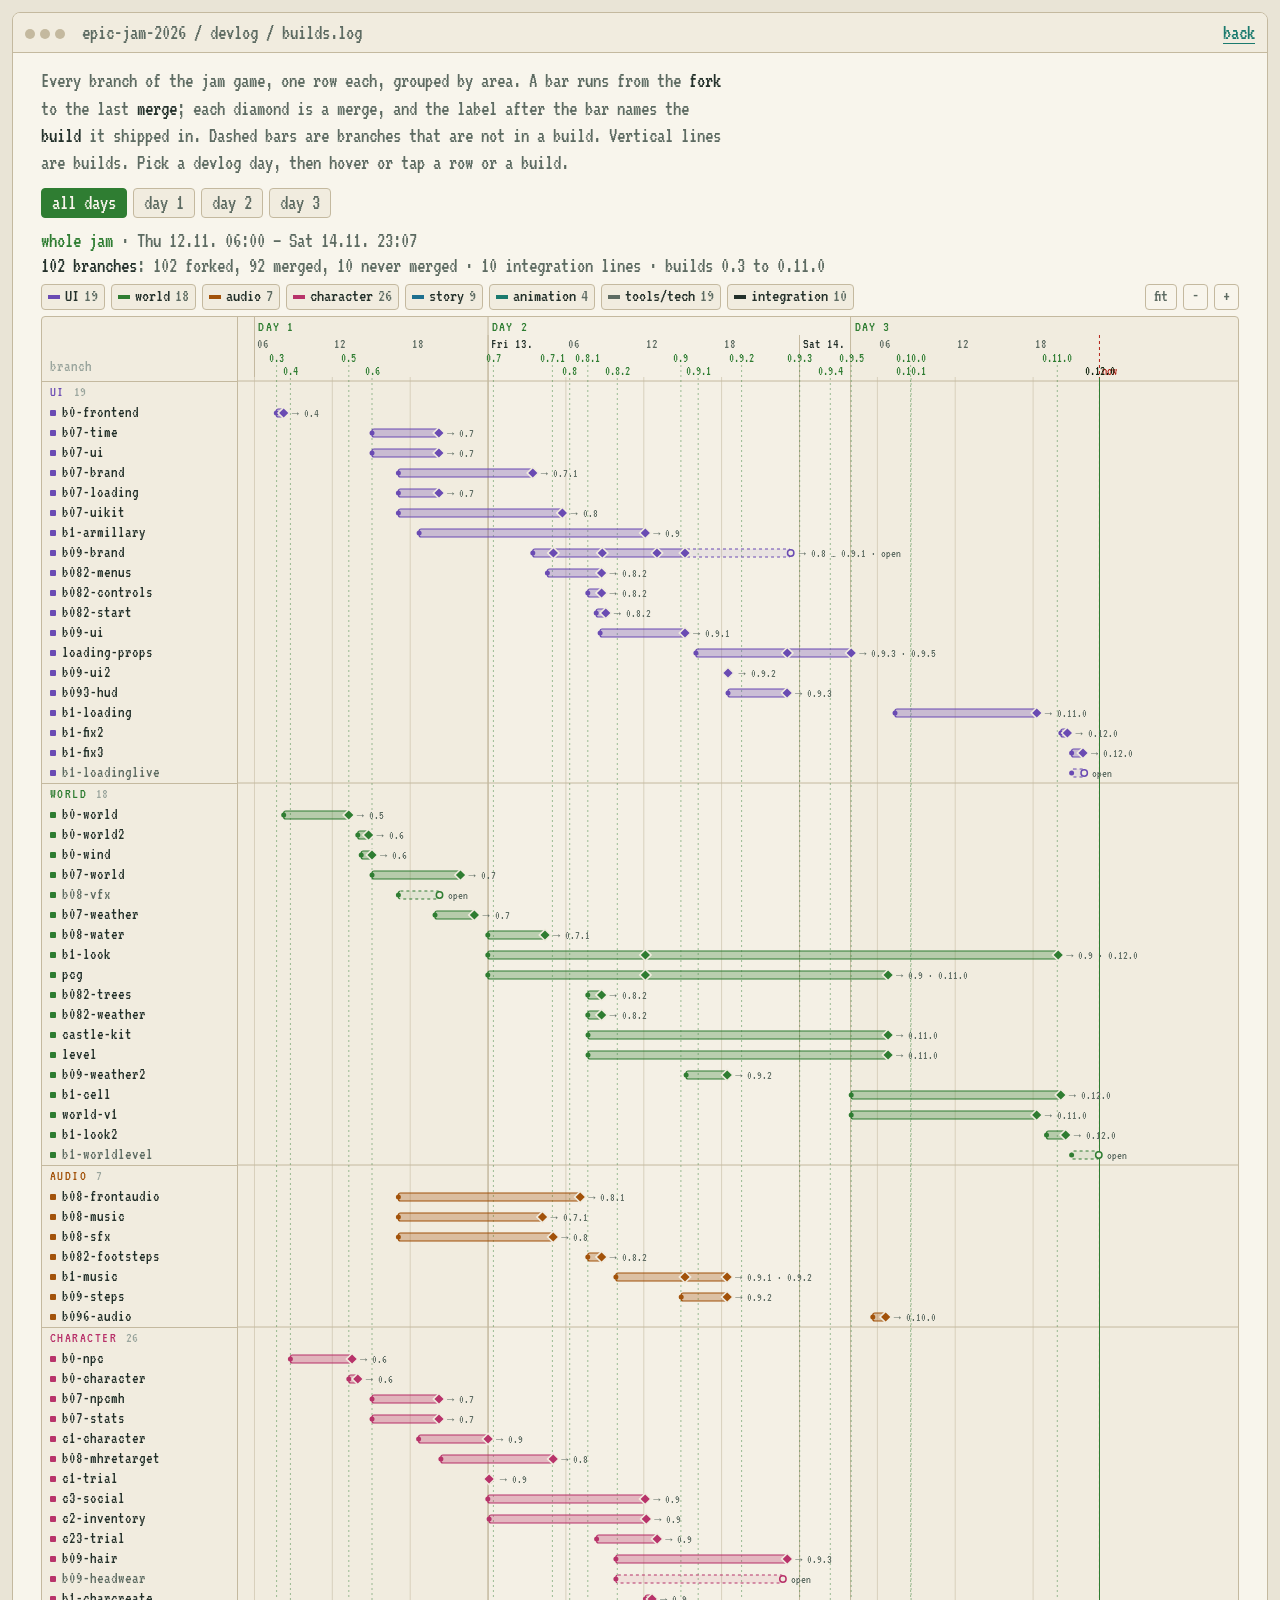
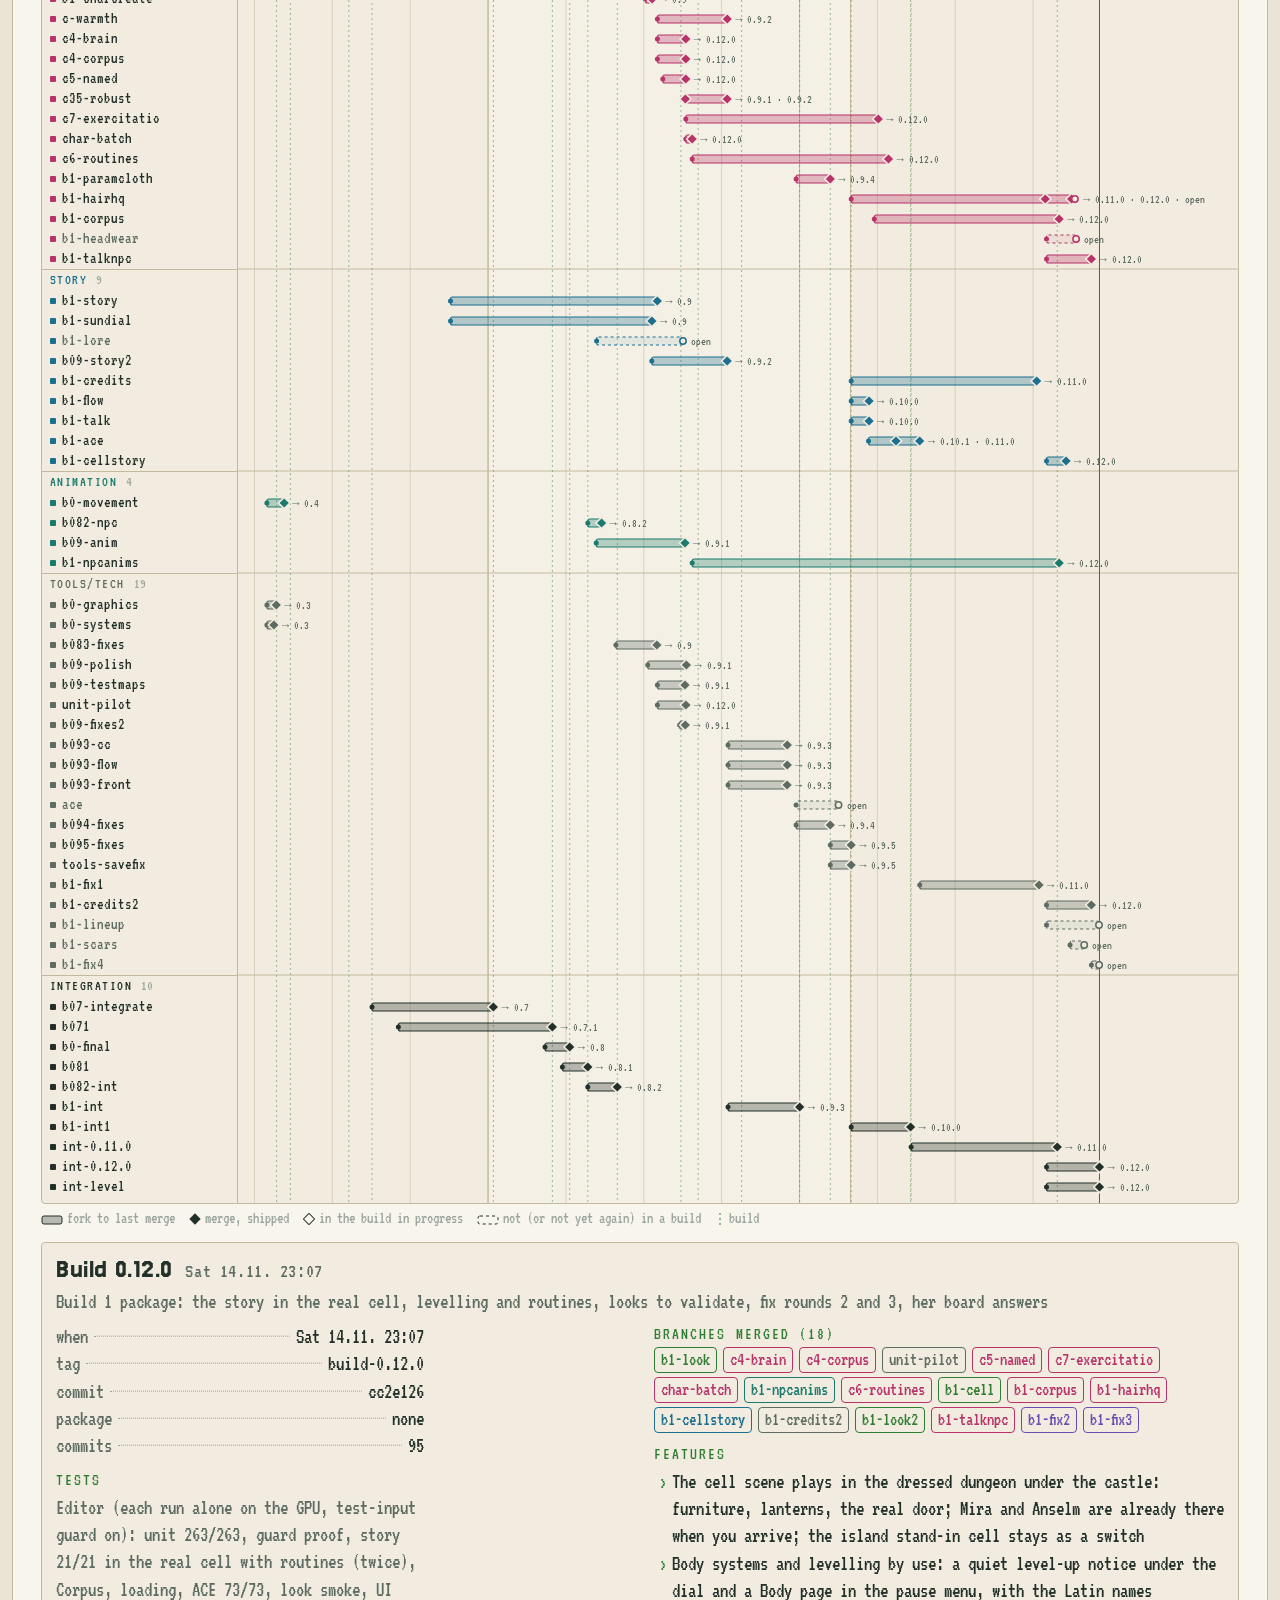
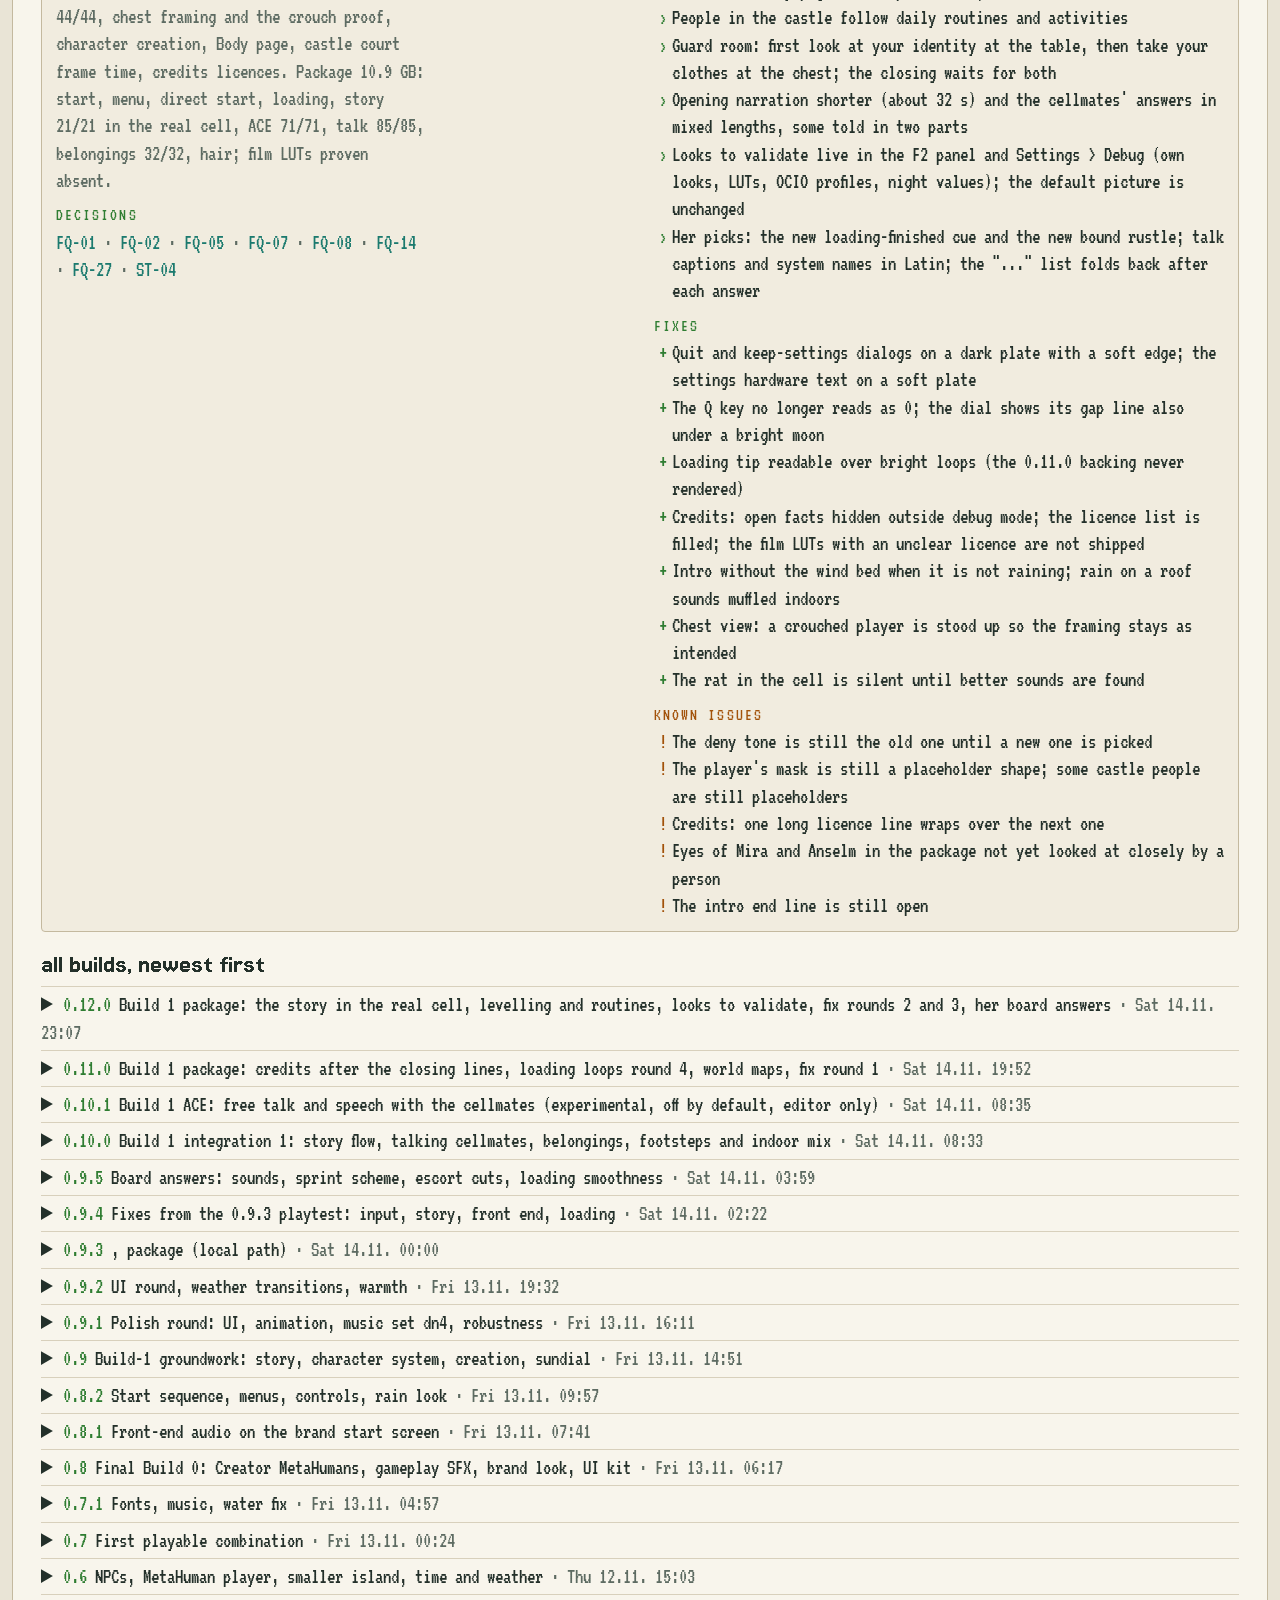
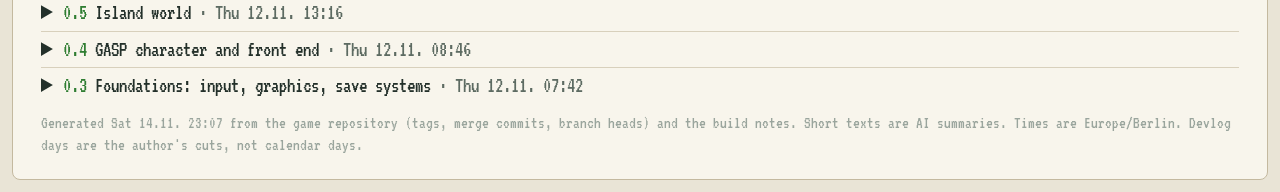
==== commit 695fada1: "Merge published devlog (days 1-2, soundtrack, profile) with day-3 diary and per-day branch module Co" ====
--- a/builds.html
+++ b/builds.html
@@ -206,7 +206,7 @@
 <script>
 (function () {
   "use strict";
-  const D = {"generated":"2026-11-14T23:03+01:00","jam":{"start":"2026-11-12T06:00:00+01:00","end":"2026-11-16T02:59:00+01:00"},"days":[{"id":"1","label":"Day 1","start":"2026-11-12T06:00:00+01:00","end":"2026-11-13T00:00:00+01:00"},{"id":"2","label":"Day 2","start":"2026-11-13T00:00:00+01:00","end":"2026-11-14T03:56:00+01:00"},{"id":"3","label":"Day 3","start":"2026-11-14T03:56:00+01:00","end":null}],"areas":[{"id":"ui","label":"UI"},{"id":"world","label":"world"},{"id":"audio","label":"audio"},{"id":"character","label":"character"},{"id":"story","label":"story"},{"id":"animation","label":"animation"},{"id":"tools","label":"tools/tech"},{"id":"integration","label":"integration"}],"builds":[{"version":"0.3","tag":null,"commit":"5fc3099","time":"2026-11-12T07:42:22+01:00","status":"released","branches":[{"name":"b0-graphics","head":"175c294","area":"tools","purpose":"Graphics settings, DLSS with TSR fallback, presets, debug overlay","via":"merge","merge_commit":"16f4972","merge_time":"2026-11-12T07:40:56+01:00","head_time":"2026-11-12T07:35:37+01:00","fork_time":"2026-11-12T06:57:31+01:00"},{"name":"b0-systems","head":"af6c59c","area":"tools","purpose":"Save/load with slots and autosave, game clock, settings persistence","via":"merge","merge_commit":"68a38b2","merge_time":"2026-11-12T07:29:43+01:00","head_time":"2026-11-12T07:29:07+01:00","fork_time":"2026-11-12T06:57:31+01:00"}],"commits":15,"title":"Foundations: input, graphics, save systems","package":{"platform":"Win64 Development","result":"PASS","size_mb":1314,"pdb_mb":380},"platforms":[{"platform":"Win64 Development","result":"PASS","size_mb":1314,"pdb_mb":380},{"platform":"Mac Development (native)","result":"PASS with known start crash","size_mb":902}],"features":["Enhanced Input layer in code with an automated input smoke test","Graphics settings with DLSS and a TSR fallback, presets, debug overlay","Save/load with numbered slots and autosave ring, game clock, settings persistence"],"fixes":["Mac link error (missing engine module dependency)","Input smoke test is re-runnable: real loads are blocked during the test"],"known_issues":["Mac: start crash in 1 of 5 launches (exit 139, no log)"],"tests":"Win64 and Mac packages: start marker, input smoke (66 checks), save/load/slots and DLSS/TSR status pass.","held":[],"curated":true,"decisions":[]},{"version":"0.4","tag":null,"commit":"173ac9b","time":"2026-11-12T08:46:11+01:00","status":"released","branches":[{"name":"b0-movement","head":null,"area":"animation","purpose":"GASP character on the C++ character, dynamic camera with first person, equipment slots","via":"fast-forward","merge_commit":"b9fe148","merge_time":"2026-11-12T08:17:30+01:00","head_time":"2026-11-12T08:17:30+01:00","fork_time":"2026-11-12T06:57:31+01:00"},{"name":"b0-frontend","head":"8e8e645","area":"ui","purpose":"Front-end flow (studio, title, menu), pause menu, letterbox opening","via":"merge","merge_commit":"adbc29f","merge_time":"2026-11-12T08:15:13+01:00","head_time":"2026-11-12T08:14:45+01:00","fork_time":"2026-11-12T07:40:56+01:00"}],"commits":9,"title":"GASP character and front end","package":{"platform":"Win64 Development","result":"PASS","size_mb":1405,"pdb_mb":396},"platforms":[{"platform":"Win64 Development","result":"PASS","size_mb":1405,"pdb_mb":396},{"platform":"Mac Development (native)","result":"PASS","size_mb":996}],"features":["GASP character on the C++ character with dynamic camera, first person and equipment slots","Front-end flow (studio, title, menu), pause menu, letterbox opening sequence"],"fixes":[],"known_issues":[],"tests":"Win64 and Mac packages: smoke, input (66 checks), movement test (19 flags incl. traversal), front-end test, save/load/slots pass.","held":[],"curated":true,"decisions":[]},{"version":"0.5","tag":null,"commit":"048479f","time":"2026-11-12T13:16:12+01:00","status":"released","branches":[{"name":"b0-world","head":"631f634","area":"world","purpose":"Island map, sky and weather bridge, water, PCG scatter","via":"merge","merge_commit":"048479f","merge_time":"2026-11-12T13:16:12+01:00","head_time":"2026-11-12T09:07:02+01:00","fork_time":"2026-11-12T08:15:13+01:00"}],"commits":2,"title":"Island world","package":null,"platforms":[],"features":["Island map, first large version (about 1.5 km)","Sky and weather bridge (Ultra Dynamic Sky), ocean, PCG scatter","Automated world test with camera shots"],"fixes":[],"known_issues":["Not packaged on its own; it shipped inside Build 0.6"],"tests":"No own package; the world test ran with Build 0.6.","held":[],"curated":true,"decisions":[]},{"version":"0.6","tag":null,"commit":"df1751b","time":"2026-11-12T15:03:35+01:00","status":"released","branches":[{"name":"b0-npc","head":null,"area":"character","purpose":"NPC scaffold: spawners, schedules, NPC test","via":"fast-forward","merge_commit":"e581413","merge_time":"2026-11-12T13:31:29+01:00","head_time":"2026-11-12T13:31:29+01:00","fork_time":"2026-11-12T08:46:11+01:00"},{"name":"b0-character","head":"14388d2","area":"character","purpose":"MetaHuman appearance on the player character","via":"merge","merge_commit":"8b46606","merge_time":"2026-11-12T13:57:52+01:00","head_time":"2026-11-12T13:41:29+01:00","fork_time":"2026-11-12T13:16:12+01:00"},{"name":"b0-world2","head":"8897340","area":"world","purpose":"Smaller jam island (large one kept), NPC groups, volumetrics, opening cameras","via":"merge","merge_commit":"b0b2206","merge_time":"2026-11-12T14:47:50+01:00","head_time":"2026-11-12T14:42:30+01:00","fork_time":"2026-11-12T13:57:52+01:00"},{"name":"b0-wind","head":"7883da4","area":"world","purpose":"Wind-animated maples rendered without Nanite (smear fix)","via":"merge","merge_commit":"df1751b","merge_time":"2026-11-12T15:03:35+01:00","head_time":"2026-11-12T15:02:09+01:00","fork_time":"2026-11-12T14:13:31+01:00"}],"commits":16,"title":"NPCs, MetaHuman player, smaller island, time and weather","package":{"platform":"Win64 Development","result":"PASS","size_mb":1941,"pdb_mb":401},"platforms":[{"platform":"Win64 Development","result":"PASS","size_mb":1941,"pdb_mb":401}],"features":["NPC scaffold: spawners, groups across the island, night schedule","MetaHuman appearance on the player character","Jam island at half size (0.75 km), large variant kept","Time and weather: clock holds and speed setting, time HUD, weather director","Volumetric light and fog, opening cameras"],"fixes":["Opening cutscene smear (dummy anchored to the player)","Wind smear on maples (wind-animated trees render without Nanite)","Moon fix in the sky system","Unity-build name clashes after merging world, systems and tests"],"known_issues":[],"tests":"Win64 package, all pass: smoke, input, movement, front end, world (10/10 shots), time, NPC, appearance, save/load/slots.","held":[],"curated":true,"decisions":[]},{"version":"0.7","tag":"build-0.7","commit":"4ecb188","time":"2026-11-13T00:24:38+01:00","status":"released","branches":[{"name":"b07-npcmh","head":"c9c477e","area":"character","purpose":"NPCs ready for MetaHumans, LOD tiers","via":"merge","merge_commit":"7c11968","merge_time":"2026-11-12T20:13:00+01:00","head_time":"2026-11-12T17:34:41+01:00","fork_time":"2026-11-12T15:03:35+01:00"},{"name":"b07-stats","head":"18d7510","area":"character","purpose":"Health, stamina, light and dark attributes, bars, debug orbs","via":"merge","merge_commit":"05e36b4","merge_time":"2026-11-12T20:13:00+01:00","head_time":"2026-11-12T18:39:01+01:00","fork_time":"2026-11-12T15:03:35+01:00"},{"name":"b07-time","head":"1ba5984","area":"ui","purpose":"Time HUD: sundial/compass, Latin weekdays, weather symbol, clock speed keys","via":"merge","merge_commit":"1c7ad53","merge_time":"2026-11-12T20:12:47+01:00","head_time":"2026-11-12T19:54:33+01:00","fork_time":"2026-11-12T15:03:35+01:00"},{"name":"b07-ui","head":"1ba565a","area":"ui","purpose":"Controls page, debug mode and view, auto graphics, settings summary, quit to desktop","via":"merge","merge_commit":"525525b","merge_time":"2026-11-12T20:12:32+01:00","head_time":"2026-11-12T18:24:14+01:00","fork_time":"2026-11-12T15:03:35+01:00"},{"name":"b07-world","head":"b3163a1","area":"world","purpose":"Jump course, teleport orbs, castle visible, finer terrain","via":"merge","merge_commit":"1f29f0e","merge_time":"2026-11-12T21:52:27+01:00","head_time":"2026-11-12T20:12:02+01:00","fork_time":"2026-11-12T15:03:35+01:00"},{"name":"b07-loading","head":"ce5ed59","area":"ui","purpose":"Loading screen MVP with travel fade","via":"merge","merge_commit":"3116b0d","merge_time":"2026-11-12T20:13:13+01:00","head_time":"2026-11-12T18:41:14+01:00","fork_time":"2026-11-12T17:05:26+01:00"},{"name":"b07-weather","head":"9c59521","area":"world","purpose":"Weather-driven wind, visible rain, wetness, storm with lightning and thunder","via":"merge","merge_commit":"0ac7648","merge_time":"2026-11-12T22:56:53+01:00","head_time":"2026-11-12T21:55:59+01:00","fork_time":"2026-11-12T19:54:33+01:00"}],"commits":24,"title":"First playable combination","package":{"platform":"Win64 Development","result":"PASS except orb course check","size_mb":2848,"pdb_mb":416},"platforms":[{"platform":"Win64 Development","result":"PASS except orb course check","size_mb":2848,"pdb_mb":416},{"platform":"Mac Development (native)","result":"PASS","size_mb":2150}],"features":["Controls page, debug mode and view, auto graphics, quit to desktop","Time HUD with sundial/compass, Latin weekdays and weather symbol","Health, stamina, light and dark with bars and debug orbs","NPCs ready for MetaHumans with LOD tiers","Loading screen with travel fade","Jump course, teleport orbs, visible castle, finer terrain","Weather: wind, visible rain, wetness, storm with lightning and thunder"],"fixes":["Bypass travel never opened the level (first package failed smoke, input and UI tests)","Crash at the end of the orb travel fade","Unity-build name clashes exposed by the weather merge"],"known_issues":["Orb course check fails: the pawn does not start a traversal at the hurdle","Package moved to a second drive because the system drive ran full"],"tests":"Win64 full suite passes except the orb course check. Mac package passes its subset (smoke, front end, world, weather, time, stats, loading, UI).","held":[],"curated":true,"decisions":[]},{"version":"0.7.1","tag":"build-0.7.1","commit":"5e4b4d3","time":"2026-11-13T04:57:20+01:00","status":"released","branches":[{"name":"b07-brand","head":"85b2691","area":"ui","purpose":"Type system: IM Fell English SC, IM Fell Great Primer, Barlow","via":"merge","merge_commit":"ab085e9","merge_time":"2026-11-13T03:26:54+01:00","head_time":"2026-11-13T00:50:17+01:00","fork_time":"2026-11-12T17:05:26+01:00"},{"name":"b08-music","head":"1889581","area":"audio","purpose":"Own music system: stems, ambient set dn3, flavour layers, combat loops, mix buses","via":"fast-forward","merge_commit":null,"merge_time":null,"head_time":"2026-11-13T04:11:47+01:00","fork_time":"2026-11-12T17:05:26+01:00"},{"name":"b08-water","head":"4b3814b","area":"world","purpose":"Swappable ocean backends, Easy Waterscape with foam and clock fixes","via":"merge","merge_commit":"5e4b4d3","merge_time":"2026-11-13T04:23:30+01:00","head_time":"2026-11-13T03:15:56+01:00","fork_time":"2026-11-12T23:58:55+01:00"}],"commits":22,"title":"Fonts, music, water fix","package":{"platform":"Win64 Development","result":"PASS except orb course check","size_mb":3033,"pdb_mb":419},"platforms":[{"platform":"Win64 Development","result":"PASS except orb course check","size_mb":3033,"pdb_mb":419},{"platform":"Mac Development (native)","result":"PASS with screenshot failures","size_mb":2355}],"features":["Own music system: stems, ambient set dn3, flavour layers, combat loops, track display in the debug view","Type system: IM Fell English SC, IM Fell Great Primer, Barlow (TY-SET-10)","Stats HUD","Ocean backend switch; Easy Waterscape with fixes is the default on all platforms"],"fixes":["White foam on the open sea at noon; water simulation now runs on game time","Unity-build name clash between stats HUD and time HUD"],"known_issues":["Orb course check still fails","Mac: music stems missing (silent), test screenshots not written","A first 0.7.1 candidate was stopped because main had moved on"],"tests":"Win64 full suite passes except the orb course check. Mac: smoke passes, world and water tests fail only on screenshots.","held":[],"curated":true,"decisions":["TY-SET-10"]},{"version":"0.8","tag":"build-0.8","commit":"24f391a","time":"2026-11-13T06:17:28+01:00","status":"released","branches":[{"name":"b07-uikit","head":"a5758d6","area":"ui","purpose":"UI kit assets, direction \"Astronomer's Instrument\"","via":"merge","merge_commit":"d199fdc","merge_time":"2026-11-13T05:43:30+01:00","head_time":"2026-11-12T18:18:29+01:00","fork_time":"2026-11-12T17:05:26+01:00"},{"name":"b08-sfx","head":"2325eaa","area":"audio","purpose":"Gameplay SFX: weather beds, footsteps, heartbeat, combat play API","via":"merge","merge_commit":"b5ca827","merge_time":"2026-11-13T05:01:16+01:00","head_time":"2026-11-12T23:37:45+01:00","fork_time":"2026-11-12T17:05:26+01:00"},{"name":"b08-mhretarget","head":"144ab0e","area":"character","purpose":"19 Creator MetaHumans as player, guard and NPC appearances, retargeted per body","via":"merge","merge_commit":"6c9a822","merge_time":"2026-11-13T05:01:18+01:00","head_time":"2026-11-12T23:32:56+01:00","fork_time":"2026-11-12T20:22:07+01:00"},{"name":"b09-brand","head":"80c5d9e","area":"ui","purpose":"Brand look: token style, studio ident, ring start screen, star-selector menus, brass HUD dial","via":"merge","merge_commit":"2bcc61a","merge_time":"2026-11-13T05:02:02+01:00","head_time":"2026-11-13T04:34:21+01:00","fork_time":"2026-11-13T03:26:54+01:00"}],"commits":20,"title":"Final Build 0: Creator MetaHumans, gameplay SFX, brand look, UI kit","package":{"platform":"Win64 Development","result":"PASS except orb course check and one retarget row","size_mb":3869,"pdb_mb":423},"platforms":[{"platform":"Win64 Development","result":"PASS except orb course check and one retarget row","size_mb":3869,"pdb_mb":423}],"features":["19 Creator MetaHumans as player default and NPC mix, retargeted per body","Gameplay SFX: weather beds, footsteps, heartbeat","Brand look: token style, studio ident video, ring start screen, star-selector menus, hardware notice, pause with real depth of field, brass HUD dial","UI kit assets"],"fixes":["Game-target compile fix for the brand code","UI test made aware of the brand start screen"],"known_issues":["Orb course check still fails","One of 130 retarget rows fails: thumb inside the thigh in one crouch pose"],"tests":"Win64 suite passes except the orb course check and one retarget row. No Mac build.","held":[{"name":"b08-vfx","reason":"cook crash on the fireflies Niagara system"},{"name":"b08-frontaudio","reason":"test timeout against the new start stage; shipped in 0.8.1"}],"curated":true,"decisions":["UI-R7-9","UI-R9-1","UI-R9-4"]},{"version":"0.8.1","tag":"build-0.8.1","commit":"f9e9733","time":"2026-11-13T07:41:22+01:00","status":"released","branches":[{"name":"b08-frontaudio","head":"7deadd4","area":"audio","purpose":"Front-end audio: bird ident, title soundtrack, menu and pause sounds","via":"merge","merge_commit":"19ba13a","merge_time":"2026-11-13T07:05:53+01:00","head_time":"2026-11-12T22:07:19+01:00","fork_time":"2026-11-12T17:05:26+01:00"}],"commits":6,"title":"Front-end audio on the brand start screen","package":{"platform":"Win64 Development","result":"PASS (reduced test set)","size_mb":3855,"pdb_mb":424},"platforms":[{"platform":"Win64 Development","result":"PASS (reduced test set)","size_mb":3855,"pdb_mb":424}],"features":["Layered bird ident over the muted studio video","Title stage: the soundtrack starts with the title (8 s crossfade)","Menu swell and duck, UI hover/confirm/back sounds, pause open/close sounds","Console switch turns the module off"],"fixes":["A thunder one-shot rang on after leaving the front end"],"known_issues":["Weather bed and thunder still play in the front end (removed in 0.8.2)"],"tests":"Reduced set, only what is new: smoke, front-end test, front-audio test (19 checks) pass.","held":[],"curated":true,"decisions":[]},{"version":"0.8.2","tag":"build-0.8.2","commit":"e5dd5e2","time":"2026-11-13T09:57:29+01:00","status":"released","branches":[{"name":"b082-menus","head":"b3bcb06","area":"ui","purpose":"Menu logic: focus is not select, greyed-out options with reason, settings grid, DLSS options","via":"merge","merge_commit":"964574f","merge_time":"2026-11-13T08:44:46+01:00","head_time":"2026-11-13T08:37:53+01:00","fork_time":"2026-11-13T04:34:21+01:00"},{"name":"b082-controls","head":"5465f5f","area":"ui","purpose":"Skyrim-like controls, keymap conflicts resolved, Xbox controller","via":"merge","merge_commit":"1f9d1b6","merge_time":"2026-11-13T08:44:50+01:00","head_time":"2026-11-13T08:35:58+01:00","fork_time":"2026-11-13T07:41:17+01:00"},{"name":"b082-footsteps","head":"b0eeff4","area":"audio","purpose":"Footsteps timed to real foot contact","via":"merge","merge_commit":"7a12185","merge_time":"2026-11-13T08:44:52+01:00","head_time":"2026-11-13T08:30:40+01:00","fork_time":"2026-11-13T07:41:17+01:00"},{"name":"b082-npc","head":"2d741ab","area":"animation","purpose":"NPC arm correction (A-pose arms), distant animation LOD","via":"merge","merge_commit":"23acaa3","merge_time":"2026-11-13T08:44:51+01:00","head_time":"2026-11-13T08:19:52+01:00","fork_time":"2026-11-13T07:41:17+01:00"},{"name":"b082-trees","head":"45420ab","area":"world","purpose":"Tree LOD popping fixed, thicker forest areas","via":"merge","merge_commit":"0aa8661","merge_time":"2026-11-13T08:44:53+01:00","head_time":"2026-11-13T08:42:07+01:00","fork_time":"2026-11-13T07:41:17+01:00"},{"name":"b082-weather","head":"b3047b5","area":"world","purpose":"Rain grade (vignette, darkening by severity), wetness on all characters","via":"merge","merge_commit":"c45a8d3","merge_time":"2026-11-13T08:44:51+01:00","head_time":"2026-11-13T08:19:27+01:00","fork_time":"2026-11-13T07:41:17+01:00"},{"name":"b09-brand","head":"0e260dd","area":"ui","purpose":"Visual round: soft glow, no focus box, HUD layout, muted start lighting, loading loop","via":"merge","merge_commit":"05a93f2","merge_time":"2026-11-13T08:48:07+01:00","head_time":"2026-11-13T08:46:27+01:00","fork_time":"2026-11-13T07:58:17+01:00"},{"name":"b082-start","head":"d24f81c","area":"ui","purpose":"Start sequence: studio ident with birds, game logo, slow soundtrack fade-in","via":"merge","merge_commit":"6774f4c","merge_time":"2026-11-13T09:04:21+01:00","head_time":"2026-11-13T09:04:15+01:00","fork_time":"2026-11-13T08:20:02+01:00"}],"commits":32,"title":"Start sequence, menus, controls, rain look","package":{"platform":"Win64 Development","result":"PASS except orb course check and one retarget row (both known)","size_mb":3904,"pdb_mb":427},"platforms":[{"platform":"Win64 Development","result":"PASS except orb course check and one retarget row (both known)","size_mb":3904,"pdb_mb":427}],"features":["Start sequence: studio ident RR-MO-16 with birds, game logo, slow soundtrack fade-in, no weather sounds in the front end","Menu logic: focus is not select, greyed-out options with reason, settings grid with slide animation, info texts, DLSS options","Skyrim-like controls, Xbox controller","Rain grade (vignette, darkening by severity) and wet characters","NPC arm correction and distant animation LOD","Footsteps timed to foot contact","Thicker forest areas","Brand visual round: soft glow, HUD layout, loading loop (UI-R9-7)"],"fixes":["Tree LOD popping","LB/RB keymap conflicts","Blue focus rectangle removed","SFX test counts bone-timed footsteps"],"known_issues":["Orb course check and one retarget row still fail","Not run: water, stats, systems, a real controller"],"tests":"Tests selected by impact, one run each on the package; all pass except the two known ones. Input 94 checks, UI 38/38, world 10/10 shots.","held":[],"curated":true,"decisions":["RR-MO-16","UI-R9-1","UI-R9-7"]},{"version":"0.9","tag":"build-0.9","commit":"0c13e94","time":"2026-11-13T14:51:47+01:00","status":"released","branches":[{"name":"c1-character","head":"a55ee73","area":"character","purpose":"Character system C1: one record per character on top of the stats","via":"merge","merge_commit":"f7eb000","merge_time":"2026-11-13T00:00:06+01:00","head_time":"2026-11-12T22:39:31+01:00","fork_time":"2026-11-12T18:39:01+01:00"},{"name":"b1-armillary","head":"90c98eb","area":"ui","purpose":"Textured armillary sphere for the loading screen","via":"merge","merge_commit":"345bf54","merge_time":"2026-11-13T12:06:58+01:00","head_time":"2026-11-12T23:04:46+01:00","fork_time":"2026-11-12T18:41:14+01:00"},{"name":"b1-story","head":"7fc037b","area":"story","purpose":"Story MVP: opening narration, cell start, objectives and subtitles","via":"merge","merge_commit":"a7d3367","merge_time":"2026-11-13T13:02:36+01:00","head_time":"2026-11-13T12:32:53+01:00","fork_time":"2026-11-12T21:06:15+01:00"},{"name":"b1-sundial","head":"b023674","area":"story","purpose":"Sleeping at the sundial, day/night light puzzle","via":"merge","merge_commit":"cb835f1","merge_time":"2026-11-13T12:37:36+01:00","head_time":"2026-11-13T12:36:58+01:00","fork_time":"2026-11-12T21:06:15+01:00"},{"name":"b1-look","head":"c021149","area":"world","purpose":"Live grading switcher, OCIO mode, sky layering (switches off by default)","via":"merge","merge_commit":"876cbf7","merge_time":"2026-11-13T12:07:20+01:00","head_time":"2026-11-13T07:51:05+01:00","fork_time":"2026-11-12T23:58:55+01:00"},{"name":"c1-trial","head":"617d9f2","area":"character","purpose":"Character system trial scene: gate guards and steward","via":"fast-forward","merge_commit":null,"merge_time":null,"head_time":"2026-11-13T00:05:01+01:00","fork_time":"2026-11-12T23:58:55+01:00"},{"name":"c3-social","head":"2d1cc8e","area":"character","purpose":"Character system C3: scripted topic dialogue, masked gate guards, steward","via":"merge","merge_commit":"6e935c5","merge_time":"2026-11-13T12:06:47+01:00","head_time":"2026-11-13T08:21:59+01:00","fork_time":"2026-11-12T23:58:55+01:00"},{"name":"pcg","head":"abb73a4","area":"world","purpose":"Castle approach maps with PCG scatter","via":"merge","merge_commit":"b82f877","merge_time":"2026-11-13T12:07:23+01:00","head_time":"2026-11-13T09:55:44+01:00","fork_time":"2026-11-12T23:58:55+01:00"},{"name":"c2-inventory","head":"5ef3bf3","area":"character","purpose":"Character system C2: inventory and coin","via":"merge","merge_commit":"45d613e","merge_time":"2026-11-13T12:11:40+01:00","head_time":"2026-11-13T04:57:32+01:00","fork_time":"2026-11-13T00:05:01+01:00"},{"name":"c23-trial","head":"81b0970","area":"character","purpose":"Trial line: toll from the inventory, guard loot table, talk camera","via":"merge","merge_commit":"7bf36f1","merge_time":"2026-11-13T13:02:12+01:00","head_time":"2026-11-13T12:34:34+01:00","fork_time":"2026-11-13T08:21:59+01:00"},{"name":"b09-brand","head":"2b1daee","area":"ui","purpose":"HUD dial holds its brown face around the horizon","via":"merge","merge_commit":"0687f0f","merge_time":"2026-11-13T13:01:00+01:00","head_time":"2026-11-13T12:14:28+01:00","fork_time":"2026-11-13T08:46:27+01:00"},{"name":"b083-fixes","head":"128c503","area":"tools","purpose":"Fix round: footstep height at slow gait, orb test diagnostics","via":"merge","merge_commit":"f367f75","merge_time":"2026-11-13T13:00:46+01:00","head_time":"2026-11-13T12:18:12+01:00","fork_time":"2026-11-13T09:51:06+01:00"},{"name":"b1-charcreate","head":"7bd23e2","area":"character","purpose":"Character creation MVP","via":"merge","merge_commit":"5011423","merge_time":"2026-11-13T12:38:27+01:00","head_time":"2026-11-13T12:37:05+01:00","fork_time":"2026-11-13T12:07:23+01:00"}],"commits":50,"title":"Build-1 groundwork: story, character system, creation, sundial","package":{"platform":"Win64 Development","result":"PASS (new tests only)","size_mb":3974,"pdb_mb":433},"platforms":[{"platform":"Win64 Development","result":"PASS (new tests only)","size_mb":3974,"pdb_mb":433}],"features":["Story MVP: opening narration after the loading reveal, cell start, objectives, subtitles","Character system C1 to C3: records, inventory and coin, scripted topic dialogue, gate guards, steward, trial line with toll and talk camera","Character creation MVP, opens at the landing","Sleeping at the sundial; light puzzle by sun (15 to 16 h) and moon (23:30 to 00:30)","Armillary sphere on the loading screen","Live grading switcher (off by default), castle approach maps","HUD dial holds its brown face around the horizon"],"fixes":["Footstep height at slow gait","Opening narration clock starts at the loading reveal","Quest test confirms the auto-opened creation menu like a player"],"known_issues":["The cell sits inside the orb course on the island","Bed and stone are grey cubes","Character creation is backlit (fixed in 0.9.1)"],"tests":"New tests only: package smoke, sleep and character creation; editor quest 14/14, sleep, footstep sync; character, inventory and social tests in the editor. Windows only.","held":[],"curated":true,"decisions":[]},{"version":"0.9.1","tag":"build-0.9.1","commit":"bf53b7f","time":"2026-11-13T16:11:48+01:00","status":"released","branches":[{"name":"b09-anim","head":"06000c9","area":"animation","purpose":"Arm spread fix for one crouch pose, per-bone footstep floors","via":"merge","merge_commit":"e476396","merge_time":"2026-11-13T15:10:35+01:00","head_time":"2026-11-13T14:52:51+01:00","fork_time":"2026-11-13T08:19:52+01:00"},{"name":"b09-ui","head":"cbd4efb","area":"ui","purpose":"Character creation fill light, panel state per instance, dimmer sundial hand, orbs hidden in fades","via":"merge","merge_commit":"392783b","merge_time":"2026-11-13T15:10:34+01:00","head_time":"2026-11-13T14:45:38+01:00","fork_time":"2026-11-13T08:37:53+01:00"},{"name":"b1-music","head":"47b572f","area":"audio","purpose":"Music set dn4 behind a switch: layer stems, intensity curves, DJ transitions","via":"merge","merge_commit":"0eea8df","merge_time":"2026-11-13T15:10:39+01:00","head_time":"2026-11-13T14:39:04+01:00","fork_time":"2026-11-13T09:51:06+01:00"},{"name":"b09-brand","head":"1b64ae7","area":"ui","purpose":"Weekday planet signs, darker W/S/E on the dial","via":"merge","merge_commit":"b631578","merge_time":"2026-11-13T15:10:44+01:00","head_time":"2026-11-13T15:08:23+01:00","fork_time":"2026-11-13T12:14:28+01:00"},{"name":"b09-polish","head":"08dfd15","area":"tools","purpose":"Polish round: rain grade ease-in, vignette, debug mode off in player builds, sun/moon logo video, player blocks NPCs","via":"merge","merge_commit":"eac8b93","merge_time":"2026-11-13T15:16:53+01:00","head_time":"2026-11-13T15:15:38+01:00","fork_time":"2026-11-13T12:18:12+01:00"},{"name":"b09-testmaps","head":"905eaac","area":"tools","purpose":"Small test maps (cell, room), not cooked","via":"merge","merge_commit":"de3672d","merge_time":"2026-11-13T15:10:34+01:00","head_time":"2026-11-13T14:22:00+01:00","fork_time":"2026-11-13T13:03:09+01:00"},{"name":"b09-fixes2","head":"df71a5f","area":"tools","purpose":"Architecture-review fixes: cinematic input lock, modal restore, narrator end lines, one weather-volume owner","via":"merge","merge_commit":"4190b1d","merge_time":"2026-11-13T15:11:48+01:00","head_time":"2026-11-13T15:10:54+01:00","fork_time":"2026-11-13T14:45:38+01:00"},{"name":"c35-robust","head":"7b68849","area":"character","purpose":"Robustness pass: shared interaction (one Activate, one prompt), record v3","via":"merge","merge_commit":"ef4b0ab","merge_time":"2026-11-13T15:12:29+01:00","head_time":"2026-11-13T15:12:04+01:00","fork_time":"2026-11-13T15:05:41+01:00"}],"commits":39,"title":"Polish round: UI, animation, music set dn4, robustness","package":{"platform":"Win64 Development","result":"PASS (changed areas)","size_mb":4055,"pdb_mb":436},"platforms":[{"platform":"Win64 Development","result":"PASS (changed areas)","size_mb":4055,"pdb_mb":436}],"features":["Music set dn4 behind a switch (layer stems, intensity from state and health, DJ transitions); dn3 stays the default","Character system: shared interaction and record v3","Weekday planet signs on the HUD dial","Debug mode off in player builds","Sun/moon logo video","The player blocks NPCs","Small test maps (cell, room)"],"fixes":["Character creation fill light (was backlit)","Panel state per instance, orbs hidden in fades","Thumb-in-thigh crouch pose (arm spread)","Footstep floors per bone","Cinematics lock input; modal restore; narrator end lines at the title","One owner for the weather volume","Rain grade eases in","Input test: a villager stood in the way at the start"],"known_issues":["One GPU crash on the very first launch of the first package, not reproduced in 9+ later starts","The cell sits inside the orb course","Bed and stone are grey cubes"],"tests":"Changed areas, once each. Editor: brand, sleep, character creation, quest, interact, record, social, input 94. Package: smoke, input 94, music dn3 and dn4, time 60/60, weather 7/7, retarget 10/10, footstep sync p90 34 ms.","held":[],"curated":true,"decisions":[]},{"version":"0.9.2","tag":"build-0.9.2","commit":"80d867a","time":"2026-11-13T19:32:26+01:00","status":"released","branches":[{"name":"b09-story2","head":"3fd7b48","area":"story","purpose":"Scripted character creation, no saving in cutscenes, narrator only in the opening","via":"merge","merge_commit":"71be61a","merge_time":"2026-11-13T18:25:48+01:00","head_time":"2026-11-13T17:52:43+01:00","fork_time":"2026-11-13T12:36:58+01:00"},{"name":"c-warmth","head":"fa83593","area":"character","purpose":"Warmth/cold system \"Calor\": stat, bands, heat sources, HUD bar","via":"merge","merge_commit":"4b18e5f","merge_time":"2026-11-13T18:26:05+01:00","head_time":"2026-11-13T15:19:42+01:00","fork_time":"2026-11-13T13:03:09+01:00"},{"name":"b09-steps","head":"062c701","area":"audio","purpose":"GASP foot events as primary footstep source, foot bones as backup","via":"merge","merge_commit":"19c0a65","merge_time":"2026-11-13T18:25:56+01:00","head_time":"2026-11-13T18:16:57+01:00","fork_time":"2026-11-13T14:52:51+01:00"},{"name":"c35-robust","head":"c76b53c","area":"character","purpose":"Unified interaction prompt: reticle, device key glyph, action word","via":"merge","merge_commit":"e54294b","merge_time":"2026-11-13T18:25:48+01:00","head_time":"2026-11-13T17:59:23+01:00","fork_time":"2026-11-13T15:05:41+01:00"},{"name":"b09-weather2","head":"deaf455","area":"world","purpose":"Sequenced weather transitions, NPC animation LOD by effects quality","via":"merge","merge_commit":"3b6343a","merge_time":"2026-11-13T18:25:55+01:00","head_time":"2026-11-13T18:06:14+01:00","fork_time":"2026-11-13T15:15:38+01:00"},{"name":"b1-music","head":"df7f617","area":"audio","purpose":"Music debug spheres: labelled trigger spheres around the player","via":"merge","merge_commit":"dbeb306","merge_time":"2026-11-13T18:25:21+01:00","head_time":"2026-11-13T15:55:41+01:00","fork_time":"2026-11-13T15:16:53+01:00"},{"name":"b09-ui2","head":"cc2e32f","area":"ui","purpose":"UI round: hardware panel, character creation room, fonts, lining digits, HUD","via":"merge","merge_commit":"80d867a","merge_time":"2026-11-13T18:29:26+01:00","head_time":"2026-11-13T18:28:23+01:00","fork_time":"2026-11-13T18:23:07+01:00"}],"commits":29,"title":"UI round, weather transitions, warmth","package":{"platform":"Win64 Development","result":"PASS (changed areas, editor + package smoke/input)","size_mb":4048,"pdb_mb":438},"platforms":[{"platform":"Win64 Development","result":"PASS (changed areas, editor + package smoke/input)","size_mb":4048,"pdb_mb":438}],"features":["UI round: hardware panel (SE-02), dark character creation room with embers (UI-01), brand fonts everywhere (UI-03), lining digits (UI-04), HUD (UI-05)","Unified interaction prompt (UI-02): reticle, device key glyph, action word","Sequenced weather transitions (WE-03)","NPC animation LOD by effects quality (NP-03)","Scripted character creation, no saving in cutscenes, narrator only in the opening (SY-01, SY-02)","Warmth/cold system \"Calor\" with HUD bar","GASP foot events as footstep source","Music debug spheres"],"fixes":["Compass hidden in character creation","Autosave before cuts instead of saving inside cutscenes"],"known_issues":["Not visually reviewed by a person yet; new features not exercised in the package","The cell sits inside the orb course","Bed and stone are grey cubes","New warmth bar on the HUD is still to be confirmed","Packaging took 35 minutes, cause not checked"],"tests":"Changed areas. Unit tests 40/40. Editor: quest 14/14, character creation, sleep, interact, social, record, music spheres, weather 7/7, footstep sync, input 94, brand, warmth 14/14. Package: smoke, input 94.","held":[],"curated":true,"decisions":["NP-03","SE-02","SY-01","SY-02","UI-01","UI-02","UI-03","UI-04","UI-05","WE-03"]},{"version":"0.9.3","tag":"build-0.9.3","commit":"5edcc0a","time":"2026-11-14T00:00:54+01:00","status":"released","branches":[{"name":"b09-hair","head":"63dc1b8","area":"character","purpose":"Hair module","via":"merge","merge_commit":"b202ece","merge_time":"2026-11-13T23:03:50+01:00","head_time":"2026-11-13T20:17:53+01:00","fork_time":"2026-11-13T09:51:06+01:00"},{"name":"loading-props","head":"3ef7f98","area":"ui","purpose":"round 3 = 1440p loops 20.3/40.7/22.7 MB, much stronger fog, sapling r3 closer, slower detailed embers, MRQ spatial sampling), base main bf53b7f, worktree …","via":"merge","merge_commit":"95d3fa5","merge_time":"2026-11-13T23:03:51+01:00","head_time":"2026-11-13T20:59:42+01:00","fork_time":"2026-11-13T16:01:06+01:00"},{"name":"b093-cc","head":"979b7e2","area":"tools","purpose":"b093-cc: M_DN_CC_Ember re-created by the embers script (same graph)","via":"merge","merge_commit":"2530998","merge_time":"2026-11-13T23:03:29+01:00","head_time":"2026-11-13T22:50:33+01:00","fork_time":"2026-11-13T18:29:26+01:00"},{"name":"b093-flow","head":"5696442","area":"tools","purpose":"b093-flow: ability control (walk only in the escort, deny tone), tutorial hints, 72-min day, auto fps cap, foot-bone interval by speed (off)","via":"merge","merge_commit":"4f7e96d","merge_time":"2026-11-13T23:03:29+01:00","head_time":"2026-11-13T22:53:56+01:00","fork_time":"2026-11-13T18:29:26+01:00"},{"name":"b093-front","head":"148ab6b","area":"tools","purpose":"b093-front: loading minimum, finished cue, music bed, title, preload, settings confirm, quit-to-menu save, save feedback, fast start","via":"merge","merge_commit":"b4e5f16","merge_time":"2026-11-13T23:02:50+01:00","head_time":"2026-11-13T22:46:37+01:00","fork_time":"2026-11-13T18:29:26+01:00"},{"name":"b093-hud","head":"c6b824a","area":"ui","purpose":"b093-hud: mockup HUD bars with warmth gradient, input glyphs, no text shadow, subtitle size, Barlow tech menus","via":"merge","merge_commit":"cac6704","merge_time":"2026-11-13T23:02:51+01:00","head_time":"2026-11-13T22:50:12+01:00","fork_time":"2026-11-13T18:29:26+01:00"}],"commits":22,"title":", package (local path)","package":{"platform":"Win64 Development","result":"PASS (changed areas; package smoke, input, loading, hair)","size_mb":4847,"pdb_mb":444},"platforms":[{"platform":"Win64 Development","result":"PASS (changed areas; package smoke, input, loading, hair)","size_mb":4847,"pdb_mb":444}],"features":["Hair module (b09-hair)","round 3 = 1440p loops 20.3/40.7/22.7 MB, much stronger fog, sapling r3 closer, slower detailed embers, MRQ spatial sampling), base main bf53b7f, worktree … (loading-props)","b093-cc: M_DN_CC_Ember re-created by the embers script (same graph) (b093-cc)","b093-flow: ability control (walk only in the escort, deny tone), tutorial hints, 72-min day, auto fps cap, foot-bone interval by speed (off) (b093-flow)","b093-front: loading minimum, finished cue, music bed, title, preload, settings confirm, quit-to-menu save, save feedback, fast start (b093-front)","b093-hud: mockup HUD bars with warmth gradient, input glyphs, no text shadow, subtitle size, Barlow tech menus (b093-hud)"],"fixes":[],"known_issues":["armillary loading shot black in packages (also 0.9.2), hair PSO ensure + missing StableRodsSystem warning + stippled fringe, travel_fade streaming timeout, face LODs with chunking not checked visually, new UI not exercised in the package"],"tests":"PASS (changed areas; package smoke, input, loading, hair)","held":[],"curated":false,"decisions":[]},{"version":"0.9.4","tag":"build-0.9.4","commit":"8788027","time":"2026-11-14T02:22:33+01:00","status":"released","branches":[{"name":"b094-fixes","head":"8788027","area":"tools","purpose":"DarkestNight-wt/b1-int (reused)","via":"fast-forward","merge_commit":null,"merge_time":null,"head_time":"2026-11-14T02:22:33+01:00","fork_time":"2026-11-13T23:44:08+01:00"},{"name":"b1-paramcloth","head":"8788027","area":"character","purpose":"Worktree DarkestNight-wt/paramcloth (junction to D:/Unreal Projects/DarkestNight-wt/paramcloth, C: was full)","via":"fast-forward","merge_commit":null,"merge_time":null,"head_time":"2026-11-14T02:22:33+01:00","fork_time":"2026-11-13T23:44:08+01:00"}],"commits":2,"title":"Fixes from the 0.9.3 playtest: input, story, front end, loading","package":{"platform":"Win64 Development","result":"PASS except the loading test (test flow, not adapted)","size_mb":4849,"pdb_mb":444},"platforms":[{"platform":"Win64 Development","result":"PASS except the loading test (test flow, not adapted)","size_mb":4849,"pdb_mb":444}],"features":["Modal input guard: character creation, sleep dial and talk panel keep keyboard and pad input across device switches and focus loss; controller notice and sound","Front end: star sprites with slow sky rotation, 3D-look selectors, ring mesh with moon chamfer and glide sounds, delayed menu choice with select sound, hold any key 2 s to skip the logos, hardware notice at every return to the menu","Settings and character creation: shine only behind the selected row, key hints in the footer, value-change sound, marks for missing options, pale skin fixed","Story: slow walk until the cell, escort resumes after a load, saving allowed in the cell, hint card and objective as one element","Loading: minimum 8 s, world sound muted under the loading view; a package starts with debug mode off","27 UI sounds, UI stars and selector textures; timed console script -DNExec for scripted checks"],"fixes":["Character creation no longer dies after a controller is plugged in or the window regains focus","Pale skin no longer turns red (Basecolor Global Saturation Post-Bake)","Sea and shelter levels of the weather beds (quieter sea with height, stronger ducks under a roof)"],"known_issues":["Menu confirm sound is a placeholder (ConfirmHeavy_D)","The ring cannot stand still yet (one mesh; only star and moon should move)","Loading-screen stutter not investigated","PlayStation glyphs missing (DualSense not seen by the XInput path)","No real controller tested","Package loading test fails at its save step because the new character-creation save blocker is active (test not adapted; loading itself ran, min 8 s seen)"],"tests":"Package: smoke (Build0.9.4 marker), input 94, -DNFastStart start with debug mode off; loading test FAIL (test flow, see known issues). Editor on the branch: unit 71/71, UI 43, quest 14/14, character creation, scripted input and save/load runs.","held":[],"curated":true,"decisions":[]},{"version":"0.9.5","tag":"build-0.9.5","commit":"f6fc973","time":"2026-11-14T03:59:14+01:00","status":"released","branches":[{"name":"loading-props","head":"88b6005","area":"ui","purpose":"round 3 = 1440p loops 20.3/40.7/22.7 MB, much stronger fog, sapling r3 closer, slower detailed embers, MRQ spatial sampling), base main bf53b7f, worktree …","via":"merge","merge_commit":"f6fc973","merge_time":"2026-11-14T03:59:14+01:00","head_time":"2026-11-14T03:26:01+01:00","fork_time":"2026-11-13T20:59:42+01:00"},{"name":"b095-fixes","head":"f6fc973","area":"tools","purpose":"DarkestNight-wt/b1-int (reused)","via":"fast-forward","merge_commit":null,"merge_time":null,"head_time":"2026-11-14T03:59:14+01:00","fork_time":"2026-11-14T02:22:33+01:00"},{"name":"tools-savefix","head":"6a94b0f","area":"tools","purpose":"build_island.py: save only /Game packages, never engine content","via":"merge","merge_commit":"8739625","merge_time":"2026-11-14T03:59:13+01:00","head_time":"2026-11-14T03:27:21+01:00","fork_time":"2026-11-14T02:22:33+01:00"}],"commits":13,"title":"Board answers: sounds, sprint scheme, escort cuts, loading smoothness","package":{"platform":"Win64 Development","result":"PARTIAL: smoke, loading, FastStart pass; input smoke and UI test fail as written (tests stale)","size_mb":4874,"pdb_mb":445},"platforms":[{"platform":"Win64 Development","result":"PARTIAL: smoke, loading, FastStart pass; input smoke and UI test fail as written (tests stale)","size_mb":4874,"pdb_mb":445}],"features":["UI sounds wired per Jennifer's board answers: menu choice ConfirmHeavy_K, load confirm N before the load starts, value change B/A at random, Apply and save as page turns, ring glide with runtime reverb, deny H, short loading-finished cue","Bound player: shackle rustle on denied sprint/crouch/jump (BoundRustle A/D/E)","Gamepad sprint scheme: A hold = sprint, A tap = interact or jump, L3 sprint lock, sneak on LB; keyboard Alt hold / twice","Escort: earlier cut at the Crest, landing half way to the gate","Settings: frame-rate limit 24 to unlimited, warmth bar without numbers, freezing/burning stacks, speaker names in Barlow capitals, ray crosshair setting, glyph hints per device, gliding 3D lozenge in sub menus","Debug easter egg every time with jam statistics (DNJamStats.json), time-of-day backdrop","Loading: smooth-frame gate, animation clock step limit, frame statistics markers; loading-prop loops round 3 (sapling, warming pan, lantern) with posters","Tools: save fixes (tools-savefix)"],"fixes":["In-game settings: Q/E and arrows went to the game because the pause menu focused the panel before it was laid out","Loading test confirms character creation, so load, travel fade and quit-to-menu run again"],"known_issues":["Deny and rustle sounds and the loading-finished sound are provisional","PlayStation pads not detected","No real controller tested","Nobody listened to the new sounds","Hitches while the world is revealed after loading (package: warm/reveal frames up to 1.2 s, 3-4 frames over 100 ms per load)","Input smoke test and UI test not adapted to the new sprint scheme and the easter egg (fail in the package as written)"],"tests":"Package: smoke, loading test PASS (new_game, load, travel_fade, quit_to_menu), FastStart starts with debug off. Input smoke 94 passes with DN.Input.SprintScheme 0 but fails as written (test expects the old scheme); UI test fails 8 checks as written (4 with the easter egg off). Editor on the branch: unit 76/76, loading test, scripted runs.","held":[],"curated":true,"decisions":[]},{"version":"0.10.0","tag":"build-0.10.0","commit":"74112e2","time":"2026-11-14T08:33:45+01:00","status":"released","branches":[{"name":"b1-flow","head":"f16bdd2","area":"story","purpose":"Story flow New Game to free roam: escort, gate, cell, riddle, release, closing with test markers","via":"merge","merge_commit":"3762176","merge_time":"2026-11-14T05:21:54+01:00","head_time":"2026-11-14T05:10:02+01:00","fork_time":"2026-11-14T03:59:14+01:00"},{"name":"b1-talk","head":"02627f6","area":"story","purpose":"Talk panel with the cellmates, social values, belongings room and documents panel","via":"merge","merge_commit":"c7c68a7","merge_time":"2026-11-14T05:21:55+01:00","head_time":"2026-11-14T05:19:13+01:00","fork_time":"2026-11-14T03:59:14+01:00"},{"name":"b096-audio","head":"3c50870","area":"audio","purpose":"Original GASP footsteps, layered NPC steps, indoor mix under a roof","via":"merge","merge_commit":"e55ed1f","merge_time":"2026-11-14T06:38:32+01:00","head_time":"2026-11-14T06:31:09+01:00","fork_time":"2026-11-14T05:39:07+01:00"}],"commits":22,"title":"Build 1 integration 1: story flow, talking cellmates, belongings, footsteps and indoor mix","package":{"platform":"Win64 Development","result":"PASS (all package tests of the new areas)","size_mb":4890,"pdb_mb":449},"platforms":[{"platform":"Win64 Development","result":"PASS (all package tests of the new areas)","size_mb":4890,"pdb_mb":449}],"features":["Story flow from New Game to free roam in 8 steps: escort, gate, cell, talk with the cellmates, riddle, release, belongings, closing","Cellmates Anselm and Mira with stable character ids and a talk panel (topics, volunteered lines, questions, suspicion and disposition); their talk record survives save and load","Riddle learned through the talk (Anselm volunteers it), reading replays after a load in the middle of it, sleeps and hints restored","New step 7: guard room beside the cell with table, chest and notice; documents panel to write the name and choose a backstory, clothes from the chest; fallback without the panel","One voice look-up for story narration and talk lines; lore tokens resolved from the lore file","Footsteps: original GASP foley by default, quieter; NPC steps layered by distance with a voice cap; indoor mix muffles outside beds under a roof","Talk seam for a later free-talk provider (availability per character, current time/weather/place, thinking line)"],"fixes":["Input smoke test covers the new sprint scheme and the classic one; UI test closes the easter-egg card and expects the new pad label","Front end no longer logs an ability marker every frame"],"known_issues":["Guard room is a plain blockout on the island grass","Custos lines after the chest and the papers are not played","Moves hint card can overlap the talk panel's name block","Thinking line has little contrast on bright walls","No voice recordings exist yet; nobody listened to the new footsteps","Scripted talk and documents tests react to a real mouse cursor over the window","Hair StableRodsSystem warning and PSO precache ensure (as in 0.9.5)"],"tests":"Package: smoke, loading test, both fast starts, quest test 20/20 with the real talk, quest test with the flow off (15/15) and with the belongings panel off (20/20), talk test 48/48 and save/load in the cell (7/7) and during the riddle (3/3) on the island, documents test 32/32, UI test 44/44, input smoke 121, SFX test: all PASS. Unit 121/121 in the editor.","held":[],"curated":true,"decisions":[]},{"version":"0.10.1","tag":null,"commit":"e89e83c","time":"2026-11-14T08:35:51+01:00","status":"released","branches":[{"name":"b1-ace","head":null,"area":"story","purpose":"NVIDIA ACE free talk with the cellmates (local LLM) and push-to-talk speech, experimental, off by default","via":"fast-forward","merge_commit":"7a6728f","merge_time":"2026-11-14T07:26:09+01:00","head_time":"2026-11-14T07:26:09+01:00","fork_time":"2026-11-14T05:19:13+01:00"}],"commits":11,"title":"Build 1 ACE: free talk and speech with the cellmates (experimental, off by default, editor only)","package":{"platform":"Win64 Editor (editor only, not packaged)","result":"PASS (editor -game, new areas only)"},"platforms":[{"platform":"Win64 Editor (editor only, not packaged)","result":"PASS (editor -game, new areas only)"}],"features":["Free talk with Anselm and Mira: a typed line (\"Say something\") answered in character by a local language model on the GPU, guided by the authored topics, the time of day and the place","Push-to-talk speech: hold B, Mouse 4 or D-pad Right in a talk; speech recognition and spoken replies at the speaker (one male, one female voice)","First entry into the game waits for the dialogue models (at most 30 s); later loads never wait","Everything behind switches, off by default; without the switches no model is loaded"],"fixes":["A voice warm-up error no longer cascades into the replies","An aborted model load frees the backend again; a hung load keeps free talk unavailable instead of answering busy"],"known_issues":["The small model still invents small details","No lip sync (the cellmates use the mannequin body)","Real microphone, gamepad push-to-talk and listening by a person not tested yet","Not packaged; the models add about 2.7 GB to a zipped package (lab estimate)"],"tests":"Editor only, not packaged: unit 138/138; talk test with ACE off 48/48; ACE free-talk test 71/71; with speech 99/99 (median reply under 1 s, 7.3 GB VRAM); a plain start without the switches loads no model.","held":[],"curated":true,"decisions":[]},{"version":"0.11.0","tag":"build-0.11.0","commit":"d4c23ca","time":"2026-11-14T19:52:08+01:00","status":"released","branches":[{"name":"castle-kit","head":"b6de129","area":"world","purpose":"House/hut generator and modular castle walls","via":"merge","merge_commit":"ac30c09","merge_time":"2026-11-14T06:49:40+01:00","head_time":"2026-11-13T19:00:09+01:00","fork_time":"2026-11-13T07:42:17+01:00"},{"name":"level","head":"87fab7b","area":"world","purpose":"Castle grey-box blockout maps","via":"merge","merge_commit":"bc37715","merge_time":"2026-11-14T06:49:38+01:00","head_time":"2026-11-13T20:12:11+01:00","fork_time":"2026-11-13T07:42:17+01:00"},{"name":"pcg","head":"0b97fb5","area":"world","purpose":"Castle approach maps with PCG scatter","via":"merge","merge_commit":"52bb5d2","merge_time":"2026-11-14T06:49:39+01:00","head_time":"2026-11-13T20:24:35+01:00","fork_time":"2026-11-13T09:55:44+01:00"},{"name":"b1-credits","head":"5f17f49","area":"story","purpose":"End credits as a switchable module: bars, logos, numbers, scrolling credits, stills, thanks, QR code; hold to skip","via":"merge","merge_commit":"09655c2","merge_time":"2026-11-14T18:17:02+01:00","head_time":"2026-11-14T07:40:47+01:00","fork_time":"2026-11-14T03:59:14+01:00"},{"name":"b1-hairhq","head":"c55e416","area":"character","purpose":"High-quality strand hair for the main characters, cards as the fallback","via":"merge","merge_commit":"578b73b","merge_time":"2026-11-14T18:56:43+01:00","head_time":"2026-11-14T18:51:03+01:00","fork_time":"2026-11-14T03:59:14+01:00"},{"name":"world-v1","head":"97c2a74","area":"world","purpose":"Castle v2.5 and island world as their own maps (round 2): graded road, bailey ground, cliff, paintings, kit props; not yet the story map","via":"merge","merge_commit":"a3d96d9","merge_time":"2026-11-14T18:16:57+01:00","head_time":"2026-11-14T09:37:50+01:00","fork_time":"2026-11-14T03:59:14+01:00"},{"name":"b1-loading","head":"0906aa7","area":"ui","purpose":"Loading loops round 4 rendered in Unreal (sapling, warming pan, lantern; armillary kept as the moving-rings loop)","via":"merge","merge_commit":"c54c8b4","merge_time":"2026-11-14T18:17:12+01:00","head_time":"2026-11-14T09:14:02+01:00","fork_time":"2026-11-14T07:21:30+01:00"},{"name":"b1-ace","head":"cf144b1","area":"story","purpose":"NVIDIA ACE free talk with the cellmates (local LLM) and push-to-talk speech, experimental, off by default","via":"fast-forward","merge_commit":null,"merge_time":null,"head_time":"2026-11-14T09:15:40+01:00","fork_time":"2026-11-14T08:35:51+01:00"},{"name":"b1-fix1","head":"63dbac2","area":"tools","purpose":"Fix round 1: only our own music, BaseB out of the combat pools, talk panel with three topics and English captions, belongings and start-screen fixes","via":"merge","merge_commit":"5e02372","merge_time":"2026-11-14T18:27:46+01:00","head_time":"2026-11-14T18:24:40+01:00","fork_time":"2026-11-14T09:15:40+01:00"}],"commits":74,"title":"Build 1 package: credits after the closing lines, loading loops round 4, world maps, fix round 1","package":{"platform":"Win64 Development","result":"PASS (package tests of the new areas, rerun alone after a GPU driver hang)","size_mb":10545,"pdb_mb":461},"platforms":[{"platform":"Win64 Development","result":"PASS (package tests of the new areas, rerun alone after a GPU driver hang)","size_mb":10545,"pdb_mb":461}],"features":["End credits after the Custos closing lines: bars close, the credits run (hold any key to skip, 8 s the first time), then the system windows and the free island","Loading loops round 4 rendered in Unreal: sapling on its table with the knife, warming pan zooming out, lantern; the armillary keeps its moving rings","Castle and island world maps (round 2) included as separate maps; the story still plays on the island","High-quality strand hair for the two cellmates and the unmasked player bodies (Mira braid, Anselm bun), cards farther away and on low detail","Talk panel: three topics, then \"…\" to see the rest; English captions in one capitalisation; a quill at \"Say something\"","NVIDIA ACE free talk and speech on by default when the GPU and the models allow it; the hardware notice says so","Belongings: the chest opens the character view in a chest mode (body locked, outfit row); default name \"Prisoner\"","Game logo sun or moon by the PC clock, the other one on each return to the menu; the start ring leans slightly towards the mouse","Text shadow back under HUD text and subtitles; menus stay without"],"fixes":["Only our own music ships; the heavy combat loop B left the normal combat pools","The intro ends on its own line; the closing pair stays in the outro; the line about received patients is gone","Talk panel: answers to a cellmate's question start on the first answer","Settings page without the black box; loading tip with a soft backing; the debug box no longer covers the screen"],"known_issues":["The castle and island world maps are not yet where the story plays; the dressed dungeon cell is not in this build","The rejected deny and bound-rustle sounds are still the defaults until new ones are picked","The player's mask is still a placeholder shape","The credits still show seven [TODO] placeholders (participants, some cast and asset lines, licence list, thanks)","First package with the ACE models: about 5 GB larger than 0.10.0","Credits music and the picture in real time not yet checked by a person"],"tests":"Editor: unit 184/184, talk 85/85, story 20/20 with the credits chain, character creation, loading, ACE 71/71, hair. Package (each test alone on the GPU after a driver hang): start, menu and direct start, loading, story 20/20 with credits before the system windows, ACE 73/73, talk 85/85, belongings 32/32, hair.","held":[],"curated":true,"decisions":["CR-06","FQ-04","FQ-10","FQ-16","UI-R9-7"]},{"version":"0.12.0","tag":null,"commit":"cc2e126","time":"2026-11-14T22:29:44+01:00","status":"in progress","branches":[{"name":"b1-look","head":"4d68fed","area":"world","purpose":"Live grading switcher, OCIO mode, sky layering (switches off by default)","via":"merge","merge_commit":"b40645d","merge_time":"2026-11-14T19:56:24+01:00","head_time":"2026-11-13T20:31:07+01:00","fork_time":"2026-11-13T07:51:05+01:00"},{"name":"c4-brain","head":"bb578c5","area":"character","purpose":"Utility brain for NPCs with an advisor interface (no LLM)","via":"merge","merge_commit":"323c068","merge_time":"2026-11-13T15:14:17+01:00","head_time":"2026-11-13T15:02:40+01:00","fork_time":"2026-11-13T13:03:09+01:00"},{"name":"c4-corpus","head":"551f48e","area":"character","purpose":"Body systems \"Corpus\", mid stage of the stats","via":"merge","merge_commit":"2bf7ce9","merge_time":"2026-11-13T15:14:23+01:00","head_time":"2026-11-13T15:00:17+01:00","fork_time":"2026-11-13T13:03:09+01:00"},{"name":"unit-pilot","head":"2579b8c","area":"tools","purpose":"Headless unit tests for pure rule logic","via":"merge","merge_commit":"e7fdd0a","merge_time":"2026-11-13T15:14:53+01:00","head_time":"2026-11-13T15:01:04+01:00","fork_time":"2026-11-13T13:03:09+01:00"},{"name":"c5-named","head":"bafce1c","area":"character","purpose":"Named characters with schedules, link to character creation","via":"merge","merge_commit":"8733f6d","merge_time":"2026-11-13T15:14:22+01:00","head_time":"2026-11-13T14:52:09+01:00","fork_time":"2026-11-13T13:27:47+01:00"},{"name":"c7-exercitatio","head":"b634d3c","area":"character","purpose":"Corpus, Exercitatio, brain, named characters, unit pilot on Build 1","via":"merge","merge_commit":"d1eaff9","merge_time":"2026-11-14T06:04:18+01:00","head_time":"2026-11-13T20:24:49+01:00","fork_time":"2026-11-13T15:14:11+01:00"},{"name":"char-batch","head":"85a4b89","area":"character","purpose":"Batched build of NPC brain, named characters, Corpus and unit tests","via":"fast-forward","merge_commit":null,"merge_time":null,"head_time":"2026-11-13T15:43:59+01:00","fork_time":"2026-11-13T15:14:11+01:00"},{"name":"b1-npcanims","head":"cd7ff93","area":"animation","purpose":"AM_Act_ activity montages for the routine system, add-only","via":"merge","merge_commit":"dbd6254","merge_time":"2026-11-14T20:00:38+01:00","head_time":"2026-11-13T20:29:36+01:00","fork_time":"2026-11-13T15:43:59+01:00"},{"name":"c6-routines","head":"09d5ed9","area":"character","purpose":"routine table types + pure rules Routine/Rules/DNRoutineRules (parse HH:MM-HH:MM/days/lists, validation, per-NPC boundary jitter, generic routine and anim key fallback) …","via":"merge","merge_commit":"cd017e4","merge_time":"2026-11-14T06:51:28+01:00","head_time":"2026-11-13T20:09:01+01:00","fork_time":"2026-11-13T15:43:59+01:00"},{"name":"b1-cell","head":"5020f5a","area":"tools","purpose":"dressed L_Cell, dungeon, furniture, rat","via":"merge","merge_commit":"3034ed3","merge_time":"2026-11-14T20:08:23+01:00","head_time":"2026-11-14T09:34:47+01:00","fork_time":"2026-11-14T03:59:14+01:00"},{"name":"b1-corpus","head":"18227d7","area":"character","purpose":"Corpus, Exercitatio, c4-brain, char-batch, c6-routines","via":"merge","merge_commit":"7ad3687","merge_time":"2026-11-14T20:00:38+01:00","head_time":"2026-11-14T07:45:40+01:00","fork_time":"2026-11-14T05:45:42+01:00"},{"name":"b1-hairhq","head":"9f78f30","area":"character","purpose":"High-quality strand hair for the main characters, cards as the fallback","via":"merge","merge_commit":"e49def2","merge_time":"2026-11-14T20:58:06+01:00","head_time":"2026-11-14T20:50:34+01:00","fork_time":"2026-11-14T18:56:43+01:00"},{"name":"b1-cellstory","head":"42a2c5d","area":"story","purpose":"story in the dressed cell, contains b1-cell","via":"merge","merge_commit":"f56a91b","merge_time":"2026-11-14T20:32:33+01:00","head_time":"2026-11-14T20:26:04+01:00","fork_time":"2026-11-14T19:01:58+01:00"},{"name":"b1-credits2","head":"cc2e126","area":"tools","purpose":"int-0.12.0: silent rat in the real cell (DN.Story.RealCell.RatSound 0 by default)","via":"fast-forward","merge_commit":null,"merge_time":null,"head_time":"2026-11-14T22:29:44+01:00","fork_time":"2026-11-14T19:01:58+01:00"},{"name":"b1-look2","head":"0c7bf47","area":"world","purpose":"looks: LUT registry, OCIO, own looks, F2 panel, night switch","via":"merge","merge_commit":"5d69aa6","merge_time":"2026-11-14T20:30:56+01:00","head_time":"2026-11-14T19:58:04+01:00","fork_time":"2026-11-14T19:01:58+01:00"},{"name":"b1-talknpc","head":"cc2e126","area":"character","purpose":"int-0.12.0: silent rat in the real cell (DN.Story.RealCell.RatSound 0 by default)","via":"fast-forward","merge_commit":null,"merge_time":null,"head_time":"2026-11-14T22:29:44+01:00","fork_time":"2026-11-14T19:01:58+01:00"},{"name":"b1-fix2","head":"c01ea40","area":"tools","purpose":"fix round 2, second part","via":"merge","merge_commit":"0936a82","merge_time":"2026-11-14T20:38:57+01:00","head_time":"2026-11-14T20:36:47+01:00","fork_time":"2026-11-14T20:08:34+01:00"},{"name":"b1-fix3","head":"83df1ad","area":"tools","purpose":"chest creator stand-up, Latin system names switch, Body page header row","via":"merge","merge_commit":"a94276c","merge_time":"2026-11-14T21:50:53+01:00","head_time":"2026-11-14T21:17:57+01:00","fork_time":"2026-11-14T20:58:06+01:00"}],"commits":95,"title":"","package":null,"platforms":[],"features":["Live grading switcher, OCIO mode, sky layering (switches off by default) (b1-look)","Utility brain for NPCs with an advisor interface (no LLM) (c4-brain)","Body systems \"Corpus\", mid stage of the stats (c4-corpus)","Headless unit tests for pure rule logic (unit-pilot)","Named characters with schedules, link to character creation (c5-named)","Corpus, Exercitatio, brain, named characters, unit pilot on Build 1 (c7-exercitatio)","Batched build of NPC brain, named characters, Corpus and unit tests (char-batch)","AM_Act_ activity montages for the routine system, add-only (b1-npcanims)","routine table types + pure rules Routine/Rules/DNRoutineRules (parse HH:MM-HH:MM/days/lists, validation, per-NPC boundary jitter, generic routine and anim key fallback) … (c6-routines)","dressed L_Cell, dungeon, furniture, rat (b1-cell)","Corpus, Exercitatio, c4-brain, char-batch, c6-routines (b1-corpus)","High-quality strand hair for the main characters, cards as the fallback (b1-hairhq)","story in the dressed cell, contains b1-cell (b1-cellstory)","int-0.12.0: silent rat in the real cell (DN.Story.RealCell.RatSound 0 by default) (b1-credits2)","looks: LUT registry, OCIO, own looks, F2 panel, night switch (b1-look2)","int-0.12.0: silent rat in the real cell (DN.Story.RealCell.RatSound 0 by default) (b1-talknpc)","fix round 2, second part (b1-fix2)","chest creator stand-up, Latin system names switch, Body page header row (b1-fix3)"],"fixes":["b1-fix2: fixes from the light editor test pass","Hair 9.9 fix: groom components start in their final representation and LOD (cards-then-strands switch left a dotted, darker hairline)","b1-cell round 2: vault frame normals fixed (two-sided workaround removed), iron-bound chest with separate lid, plank door at the stair doorway, …","char-batch fix (c4-brain hook): -DNSocialTest executor check accepts a guard the brain drives (the executor forwards to the sink and does not hold …","char-batch fix (c5-named): -DNCharTest migrate_file also counts records the catalog keeps for named characters that are not spawned (gate_captain …","char-batch fix (unit-pilot): Dialogue.ParseEffectRejectsMalformed follows c35's Custom effect kind (unknown kinds and bare Unlock parse as Custom","char-batch fix (c4-brain): DNBrainTest local bInvalid hid the class member (C4458) -> bInvalidJson"],"known_issues":[],"tests":"not packaged yet","held":[],"curated":false,"decisions":["FQ-01","FQ-02","FQ-05","FQ-07","FQ-08","FQ-14","FQ-27","ST-04"]}],"open_branches":[{"name":"b08-vfx","head":"e4e6ba5","area":"world","purpose":"Generated textures, materials, six Niagara systems","head_time":"2026-11-12T20:15:20+01:00","fork_time":"2026-11-12T17:05:26+01:00","note":"Held back since Build 0.8: cook crash on the fireflies system","aliases":[]},{"name":"b1-lore","head":"cee84aa","area":"story","purpose":"Lore layer: token names and canon entries expanded in dialogue","head_time":"2026-11-13T15:01:18+01:00","fork_time":"2026-11-13T08:21:59+01:00","note":"","aliases":[]},{"name":"b09-headwear","head":"4b6beb3","area":"character","purpose":"Headwear module: 16 helmets, masks and hats fitted per body","head_time":"2026-11-13T22:43:12+01:00","fork_time":"2026-11-13T09:51:06+01:00","note":"","aliases":[]},{"name":"b09-brand","head":"06af2cb","area":"ui","purpose":"Brand look in the game","head_time":"2026-11-13T23:19:23+01:00","fork_time":"2026-11-13T15:08:23+01:00","note":"","aliases":[]},{"name":"ace","head":"2d2ddf5","area":"tools","purpose":"ace: lab sources copied into DarkestNightAce with DN naming (not compiled), talk component, ACE payload setup script","head_time":"2026-11-14T03:00:23+01:00","fork_time":"2026-11-13T23:44:08+01:00","note":"","aliases":[]},{"name":"b1-headwear","head":"1fb5275","area":"character","purpose":"Headwear ini: module switch bEnabled=True and per-body placeholder mask rows (pushed forward on masculine bodies)","head_time":"2026-11-14T21:19:08+01:00","fork_time":"2026-11-14T19:01:58+01:00","note":"","aliases":[]},{"name":"b1-lineup","head":"1691cc0","area":"tools","purpose":"Lineup round 2 cast: 20 base NPCs + 15 variants (10 guards with helmet field), routine catalog ids, hose/shoe colours, outfits for 10 appearance ids","head_time":"2026-11-14T21:20:38+01:00","fork_time":"2026-11-14T19:01:58+01:00","note":"","aliases":[]},{"name":"b1-hairhq","head":"4c7441f","area":"character","purpose":"High-quality strand hair for the main characters, cards as the fallback","head_time":"2026-11-14T21:13:30+01:00","fork_time":"2026-11-14T20:50:34+01:00","note":"","aliases":[]},{"name":"b1-scars","head":"3824040","area":"tools","purpose":"Scars: material copy M_DN_SkinBaked_Scar + MI_DN_FaceSkin_Scar, 8 review masks (never cooked)","head_time":"2026-11-14T21:56:30+01:00","fork_time":"2026-11-14T20:50:34+01:00","note":"","aliases":[]},{"name":"b1-loadinglive","head":"33c97a8","area":"ui","purpose":"live loading object instead of video loops","head_time":"2026-11-14T21:56:18+01:00","fork_time":"2026-11-14T20:58:06+01:00","note":"","aliases":[]},{"name":"b1-worldlevel","head":"fee6c36","area":"world","purpose":"worldlevel: rocks_verify close-up list fix","head_time":"2026-11-14T23:00:32+01:00","fork_time":"2026-11-14T20:58:06+01:00","note":"","aliases":[]},{"name":"b1-fix4","head":"ac85149","area":"tools","purpose":"b1-fix4: UI deny, select, value change and in-game deny fade in (per-slot seconds, DN.UI.SoundFadeIn)","head_time":"2026-11-14T23:02:28+01:00","fork_time":"2026-11-14T22:29:44+01:00","note":"","aliases":[]}],"lanes":[{"name":"b0-graphics","area":"tools","purpose":"Graphics settings, DLSS with TSR fallback, presets, debug overlay","fork_time":"2026-11-12T06:57:31+01:00","end_time":"2026-11-12T07:40:56+01:00","head":"175c294","head_time":"2026-11-12T07:35:37+01:00","merges":[{"build":"0.3","time":"2026-11-12T07:40:56+01:00","via":"merge","wip":false}],"open":false,"aliases":[],"note":"","status":"merged"},{"name":"b0-movement","area":"animation","purpose":"GASP character on the C++ character, dynamic camera with first person, equipment slots","fork_time":"2026-11-12T06:57:31+01:00","end_time":"2026-11-12T08:17:30+01:00","head":null,"head_time":"2026-11-12T08:17:30+01:00","merges":[{"build":"0.4","time":"2026-11-12T08:17:30+01:00","via":"fast-forward","wip":false}],"open":false,"aliases":[],"note":"","status":"merged"},{"name":"b0-systems","area":"tools","purpose":"Save/load with slots and autosave, game clock, settings persistence","fork_time":"2026-11-12T06:57:31+01:00","end_time":"2026-11-12T07:29:43+01:00","head":"af6c59c","head_time":"2026-11-12T07:29:07+01:00","merges":[{"build":"0.3","time":"2026-11-12T07:29:43+01:00","via":"merge","wip":false}],"open":false,"aliases":[],"note":"","status":"merged"},{"name":"b0-frontend","area":"ui","purpose":"Front-end flow (studio, title, menu), pause menu, letterbox opening","fork_time":"2026-11-12T07:40:56+01:00","end_time":"2026-11-12T08:15:13+01:00","head":"8e8e645","head_time":"2026-11-12T08:14:45+01:00","merges":[{"build":"0.4","time":"2026-11-12T08:15:13+01:00","via":"merge","wip":false}],"open":false,"aliases":[],"note":"","status":"merged"},{"name":"b0-world","area":"world","purpose":"Island map, sky and weather bridge, water, PCG scatter","fork_time":"2026-11-12T08:15:13+01:00","end_time":"2026-11-12T13:16:12+01:00","head":"631f634","head_time":"2026-11-12T09:07:02+01:00","merges":[{"build":"0.5","time":"2026-11-12T13:16:12+01:00","via":"merge","wip":false}],"open":false,"aliases":[],"note":"","status":"merged"},{"name":"b0-npc","area":"character","purpose":"NPC scaffold: spawners, schedules, NPC test","fork_time":"2026-11-12T08:46:11+01:00","end_time":"2026-11-12T13:31:29+01:00","head":null,"head_time":"2026-11-12T13:31:29+01:00","merges":[{"build":"0.6","time":"2026-11-12T13:31:29+01:00","via":"fast-forward","wip":false}],"open":false,"aliases":[],"note":"","status":"merged"},{"name":"b0-character","area":"character","purpose":"MetaHuman appearance on the player character","fork_time":"2026-11-12T13:16:12+01:00","end_time":"2026-11-12T13:57:52+01:00","head":"14388d2","head_time":"2026-11-12T13:41:29+01:00","merges":[{"build":"0.6","time":"2026-11-12T13:57:52+01:00","via":"merge","wip":false}],"open":false,"aliases":[],"note":"","status":"merged"},{"name":"b0-world2","area":"world","purpose":"Smaller jam island (large one kept), NPC groups, volumetrics, opening cameras","fork_time":"2026-11-12T13:57:52+01:00","end_time":"2026-11-12T14:47:50+01:00","head":"8897340","head_time":"2026-11-12T14:42:30+01:00","merges":[{"build":"0.6","time":"2026-11-12T14:47:50+01:00","via":"merge","wip":false}],"open":false,"aliases":[],"note":"","status":"merged"},{"name":"b0-wind","area":"world","purpose":"Wind-animated maples rendered without Nanite (smear fix)","fork_time":"2026-11-12T14:13:31+01:00","end_time":"2026-11-12T15:03:35+01:00","head":"7883da4","head_time":"2026-11-12T15:02:09+01:00","merges":[{"build":"0.6","time":"2026-11-12T15:03:35+01:00","via":"merge","wip":false}],"open":false,"aliases":[],"note":"","status":"merged"},{"name":"b07-integrate","area":"integration","purpose":"Integration line of build 0.7","fork_time":"2026-11-12T15:03:35+01:00","end_time":"2026-11-13T00:24:38+01:00","head":"4ecb188","head_time":"2026-11-12T23:58:55+01:00","merges":[{"build":"0.7","time":"2026-11-13T00:24:38+01:00","via":"build","wip":false}],"open":false,"aliases":[],"note":"","status":"merged"},{"name":"b07-npcmh","area":"character","purpose":"NPCs ready for MetaHumans, LOD tiers","fork_time":"2026-11-12T15:03:35+01:00","end_time":"2026-11-12T20:13:00+01:00","head":"c9c477e","head_time":"2026-11-12T17:34:41+01:00","merges":[{"build":"0.7","time":"2026-11-12T20:13:00+01:00","via":"merge","wip":false}],"open":false,"aliases":[],"note":"","status":"merged"},{"name":"b07-stats","area":"character","purpose":"Health, stamina, light and dark attributes, bars, debug orbs","fork_time":"2026-11-12T15:03:35+01:00","end_time":"2026-11-12T20:13:00+01:00","head":"18d7510","head_time":"2026-11-12T18:39:01+01:00","merges":[{"build":"0.7","time":"2026-11-12T20:13:00+01:00","via":"merge","wip":false}],"open":false,"aliases":[],"note":"","status":"merged"},{"name":"b07-time","area":"ui","purpose":"Time HUD: sundial/compass, Latin weekdays, weather symbol, clock speed keys","fork_time":"2026-11-12T15:03:35+01:00","end_time":"2026-11-12T20:12:47+01:00","head":"1ba5984","head_time":"2026-11-12T19:54:33+01:00","merges":[{"build":"0.7","time":"2026-11-12T20:12:47+01:00","via":"merge","wip":false}],"open":false,"aliases":[],"note":"","status":"merged"},{"name":"b07-ui","area":"ui","purpose":"Controls page, debug mode and view, auto graphics, settings summary, quit to desktop","fork_time":"2026-11-12T15:03:35+01:00","end_time":"2026-11-12T20:12:32+01:00","head":"1ba565a","head_time":"2026-11-12T18:24:14+01:00","merges":[{"build":"0.7","time":"2026-11-12T20:12:32+01:00","via":"merge","wip":false}],"open":false,"aliases":[],"note":"","status":"merged"},{"name":"b07-world","area":"world","purpose":"Jump course, teleport orbs, castle visible, finer terrain","fork_time":"2026-11-12T15:03:35+01:00","end_time":"2026-11-12T21:52:27+01:00","head":"b3163a1","head_time":"2026-11-12T20:12:02+01:00","merges":[{"build":"0.7","time":"2026-11-12T21:52:27+01:00","via":"merge","wip":false}],"open":false,"aliases":[],"note":"","status":"merged"},{"name":"b07-brand","area":"ui","purpose":"Type system: IM Fell English SC, IM Fell Great Primer, Barlow","fork_time":"2026-11-12T17:05:26+01:00","end_time":"2026-11-13T03:26:54+01:00","head":"85b2691","head_time":"2026-11-13T00:50:17+01:00","merges":[{"build":"0.7.1","time":"2026-11-13T03:26:54+01:00","via":"merge","wip":false}],"open":false,"aliases":[],"note":"","status":"merged"},{"name":"b07-loading","area":"ui","purpose":"Loading screen MVP with travel fade","fork_time":"2026-11-12T17:05:26+01:00","end_time":"2026-11-12T20:13:13+01:00","head":"ce5ed59","head_time":"2026-11-12T18:41:14+01:00","merges":[{"build":"0.7","time":"2026-11-12T20:13:13+01:00","via":"merge","wip":false}],"open":false,"aliases":[],"note":"","status":"merged"},{"name":"b07-uikit","area":"ui","purpose":"UI kit assets, direction \"Astronomer's Instrument\"","fork_time":"2026-11-12T17:05:26+01:00","end_time":"2026-11-13T05:43:30+01:00","head":"a5758d6","head_time":"2026-11-12T18:18:29+01:00","merges":[{"build":"0.8","time":"2026-11-13T05:43:30+01:00","via":"merge","wip":false}],"open":false,"aliases":[],"note":"","status":"merged"},{"name":"b071","area":"integration","purpose":"Integration line of build 0.7.1","fork_time":"2026-11-12T17:05:26+01:00","end_time":"2026-11-13T04:57:20+01:00","head":"5e4b4d3","head_time":"2026-11-13T04:23:30+01:00","merges":[{"build":"0.7.1","time":"2026-11-13T04:57:20+01:00","via":"build","wip":false}],"open":false,"aliases":[],"note":"","status":"merged"},{"name":"b08-frontaudio","area":"audio","purpose":"Front-end audio: bird ident, title soundtrack, menu and pause sounds","fork_time":"2026-11-12T17:05:26+01:00","end_time":"2026-11-13T07:05:53+01:00","head":"7deadd4","head_time":"2026-11-12T22:07:19+01:00","merges":[{"build":"0.8.1","time":"2026-11-13T07:05:53+01:00","via":"merge","wip":false}],"open":false,"aliases":[],"note":"","status":"merged"},{"name":"b08-music","area":"audio","purpose":"Own music system: stems, ambient set dn3, flavour layers, combat loops, mix buses","fork_time":"2026-11-12T17:05:26+01:00","end_time":"2026-11-13T04:11:47+01:00","head":"1889581","head_time":"2026-11-13T04:11:47+01:00","merges":[{"build":"0.7.1","time":"2026-11-13T04:11:47+01:00","via":"fast-forward","wip":false}],"open":false,"aliases":[],"note":"","status":"merged"},{"name":"b08-sfx","area":"audio","purpose":"Gameplay SFX: weather beds, footsteps, heartbeat, combat play API","fork_time":"2026-11-12T17:05:26+01:00","end_time":"2026-11-13T05:01:16+01:00","head":"2325eaa","head_time":"2026-11-12T23:37:45+01:00","merges":[{"build":"0.8","time":"2026-11-13T05:01:16+01:00","via":"merge","wip":false}],"open":false,"aliases":[],"note":"","status":"merged"},{"name":"b08-vfx","area":"world","purpose":"Generated textures, materials, six Niagara systems","fork_time":"2026-11-12T17:05:26+01:00","end_time":"2026-11-12T20:15:20+01:00","head":"e4e6ba5","head_time":"2026-11-12T20:15:20+01:00","merges":[],"open":true,"aliases":[],"note":"Held back since Build 0.8: cook crash on the fireflies system","status":"open"},{"name":"c1-character","area":"character","purpose":"Character system C1: one record per character on top of the stats","fork_time":"2026-11-12T18:39:01+01:00","end_time":"2026-11-13T00:00:06+01:00","head":"a55ee73","head_time":"2026-11-12T22:39:31+01:00","merges":[{"build":"0.9","time":"2026-11-13T00:00:06+01:00","via":"merge","wip":false}],"open":false,"aliases":[],"note":"","status":"merged"},{"name":"b1-armillary","area":"ui","purpose":"Textured armillary sphere for the loading screen","fork_time":"2026-11-12T18:41:14+01:00","end_time":"2026-11-13T12:06:58+01:00","head":"90c98eb","head_time":"2026-11-12T23:04:46+01:00","merges":[{"build":"0.9","time":"2026-11-13T12:06:58+01:00","via":"merge","wip":false}],"open":false,"aliases":[],"note":"","status":"merged"},{"name":"b07-weather","area":"world","purpose":"Weather-driven wind, visible rain, wetness, storm with lightning and thunder","fork_time":"2026-11-12T19:54:33+01:00","end_time":"2026-11-12T22:56:53+01:00","head":"9c59521","head_time":"2026-11-12T21:55:59+01:00","merges":[{"build":"0.7","time":"2026-11-12T22:56:53+01:00","via":"merge","wip":false}],"open":false,"aliases":[],"note":"","status":"merged"},{"name":"b08-mhretarget","area":"character","purpose":"19 Creator MetaHumans as player, guard and NPC appearances, retargeted per body","fork_time":"2026-11-12T20:22:07+01:00","end_time":"2026-11-13T05:01:18+01:00","head":"144ab0e","head_time":"2026-11-12T23:32:56+01:00","merges":[{"build":"0.8","time":"2026-11-13T05:01:18+01:00","via":"merge","wip":false}],"open":false,"aliases":[],"note":"","status":"merged"},{"name":"b1-story","area":"story","purpose":"Story MVP: opening narration, cell start, objectives and subtitles","fork_time":"2026-11-12T21:06:15+01:00","end_time":"2026-11-13T13:02:36+01:00","head":"7fc037b","head_time":"2026-11-13T12:32:53+01:00","merges":[{"build":"0.9","time":"2026-11-13T13:02:36+01:00","via":"merge","wip":false}],"open":false,"aliases":[],"note":"","status":"merged"},{"name":"b1-sundial","area":"story","purpose":"Sleeping at the sundial, day/night light puzzle","fork_time":"2026-11-12T21:06:15+01:00","end_time":"2026-11-13T12:37:36+01:00","head":"b023674","head_time":"2026-11-13T12:36:58+01:00","merges":[{"build":"0.9","time":"2026-11-13T12:37:36+01:00","via":"merge","wip":false}],"open":false,"aliases":[],"note":"","status":"merged"},{"name":"b08-water","area":"world","purpose":"Swappable ocean backends, Easy Waterscape with foam and clock fixes","fork_time":"2026-11-12T23:58:55+01:00","end_time":"2026-11-13T04:23:30+01:00","head":"4b3814b","head_time":"2026-11-13T03:15:56+01:00","merges":[{"build":"0.7.1","time":"2026-11-13T04:23:30+01:00","via":"merge","wip":false}],"open":false,"aliases":[],"note":"","status":"merged"},{"name":"b1-look","area":"world","purpose":"Live grading switcher, OCIO mode, sky layering (switches off by default)","fork_time":"2026-11-12T23:58:55+01:00","end_time":"2026-11-14T19:56:24+01:00","head":"4d68fed","head_time":"2026-11-13T20:31:07+01:00","merges":[{"build":"0.9","time":"2026-11-13T12:07:20+01:00","via":"merge","wip":false},{"build":"0.12.0","time":"2026-11-14T19:56:24+01:00","via":"merge","wip":true}],"open":false,"aliases":[],"note":"","status":"merged"},{"name":"c1-trial","area":"character","purpose":"Character system trial scene: gate guards and steward","fork_time":"2026-11-12T23:58:55+01:00","end_time":"2026-11-13T00:05:01+01:00","head":"617d9f2","head_time":"2026-11-13T00:05:01+01:00","merges":[{"build":"0.9","time":"2026-11-13T00:05:01+01:00","via":"fast-forward","wip":false}],"open":false,"aliases":[],"note":"","status":"merged"},{"name":"c3-social","area":"character","purpose":"Character system C3: scripted topic dialogue, masked gate guards, steward","fork_time":"2026-11-12T23:58:55+01:00","end_time":"2026-11-13T12:06:47+01:00","head":"2d1cc8e","head_time":"2026-11-13T08:21:59+01:00","merges":[{"build":"0.9","time":"2026-11-13T12:06:47+01:00","via":"merge","wip":false}],"open":false,"aliases":[],"note":"","status":"merged"},{"name":"pcg","area":"world","purpose":"Castle approach maps with PCG scatter","fork_time":"2026-11-12T23:58:55+01:00","end_time":"2026-11-14T06:49:39+01:00","head":"0b97fb5","head_time":"2026-11-13T20:24:35+01:00","merges":[{"build":"0.9","time":"2026-11-13T12:07:23+01:00","via":"merge","wip":false},{"build":"0.11.0","time":"2026-11-14T06:49:39+01:00","via":"merge","wip":false}],"open":false,"aliases":[],"note":"","status":"merged"},{"name":"c2-inventory","area":"character","purpose":"Character system C2: inventory and coin","fork_time":"2026-11-13T00:05:01+01:00","end_time":"2026-11-13T12:11:40+01:00","head":"5ef3bf3","head_time":"2026-11-13T04:57:32+01:00","merges":[{"build":"0.9","time":"2026-11-13T12:11:40+01:00","via":"merge","wip":false}],"open":false,"aliases":[],"note":"","status":"merged"},{"name":"b09-brand","area":"ui","purpose":"Brand look in the game","fork_time":"2026-11-13T03:26:54+01:00","end_time":"2026-11-13T23:19:23+01:00","head":"06af2cb","head_time":"2026-11-13T23:19:23+01:00","merges":[{"build":"0.8","time":"2026-11-13T05:02:02+01:00","via":"merge","wip":false},{"build":"0.8.2","time":"2026-11-13T08:48:07+01:00","via":"merge","wip":false},{"build":"0.9","time":"2026-11-13T13:01:00+01:00","via":"merge","wip":false},{"build":"0.9.1","time":"2026-11-13T15:10:44+01:00","via":"merge","wip":false}],"open":true,"aliases":[],"note":"","status":"merged"},{"name":"b0-final","area":"integration","purpose":"Integration line of build 0.8","fork_time":"2026-11-13T04:23:30+01:00","end_time":"2026-11-13T06:17:28+01:00","head":"24f391a","head_time":"2026-11-13T05:43:37+01:00","merges":[{"build":"0.8","time":"2026-11-13T06:17:28+01:00","via":"build","wip":false}],"open":false,"aliases":[],"note":"","status":"merged"},{"name":"b082-menus","area":"ui","purpose":"Menu logic: focus is not select, greyed-out options with reason, settings grid, DLSS options","fork_time":"2026-11-13T04:34:21+01:00","end_time":"2026-11-13T08:44:46+01:00","head":"b3bcb06","head_time":"2026-11-13T08:37:53+01:00","merges":[{"build":"0.8.2","time":"2026-11-13T08:44:46+01:00","via":"merge","wip":false}],"open":false,"aliases":[],"note":"","status":"merged"},{"name":"b081","area":"integration","purpose":"Integration line of build 0.8.1","fork_time":"2026-11-13T05:43:37+01:00","end_time":"2026-11-13T07:41:22+01:00","head":"f9e9733","head_time":"2026-11-13T07:41:17+01:00","merges":[{"build":"0.8.1","time":"2026-11-13T07:41:22+01:00","via":"build","wip":false}],"open":false,"aliases":[],"note":"","status":"merged"},{"name":"b082-controls","area":"ui","purpose":"Skyrim-like controls, keymap conflicts resolved, Xbox controller","fork_time":"2026-11-13T07:41:17+01:00","end_time":"2026-11-13T08:44:50+01:00","head":"5465f5f","head_time":"2026-11-13T08:35:58+01:00","merges":[{"build":"0.8.2","time":"2026-11-13T08:44:50+01:00","via":"merge","wip":false}],"open":false,"aliases":[],"note":"","status":"merged"},{"name":"b082-footsteps","area":"audio","purpose":"Footsteps timed to real foot contact","fork_time":"2026-11-13T07:41:17+01:00","end_time":"2026-11-13T08:44:52+01:00","head":"b0eeff4","head_time":"2026-11-13T08:30:40+01:00","merges":[{"build":"0.8.2","time":"2026-11-13T08:44:52+01:00","via":"merge","wip":false}],"open":false,"aliases":[],"note":"","status":"merged"},{"name":"b082-int","area":"integration","purpose":"Integration line of build 0.8.2","fork_time":"2026-11-13T07:41:17+01:00","end_time":"2026-11-13T09:57:29+01:00","head":"e5dd5e2","head_time":"2026-11-13T09:51:06+01:00","merges":[{"build":"0.8.2","time":"2026-11-13T09:57:29+01:00","via":"build","wip":false}],"open":false,"aliases":[],"note":"","status":"merged"},{"name":"b082-npc","area":"animation","purpose":"NPC arm correction (A-pose arms), distant animation LOD","fork_time":"2026-11-13T07:41:17+01:00","end_time":"2026-11-13T08:44:51+01:00","head":"2d741ab","head_time":"2026-11-13T08:19:52+01:00","merges":[{"build":"0.8.2","time":"2026-11-13T08:44:51+01:00","via":"merge","wip":false}],"open":false,"aliases":[],"note":"","status":"merged"},{"name":"b082-trees","area":"world","purpose":"Tree LOD popping fixed, thicker forest areas","fork_time":"2026-11-13T07:41:17+01:00","end_time":"2026-11-13T08:44:53+01:00","head":"45420ab","head_time":"2026-11-13T08:42:07+01:00","merges":[{"build":"0.8.2","time":"2026-11-13T08:44:53+01:00","via":"merge","wip":false}],"open":false,"aliases":[],"note":"","status":"merged"},{"name":"b082-weather","area":"world","purpose":"Rain grade (vignette, darkening by severity), wetness on all characters","fork_time":"2026-11-13T07:41:17+01:00","end_time":"2026-11-13T08:44:51+01:00","head":"b3047b5","head_time":"2026-11-13T08:19:27+01:00","merges":[{"build":"0.8.2","time":"2026-11-13T08:44:51+01:00","via":"merge","wip":false}],"open":false,"aliases":[],"note":"","status":"merged"},{"name":"castle-kit","area":"world","purpose":"House/hut generator and modular castle walls","fork_time":"2026-11-13T07:42:17+01:00","end_time":"2026-11-14T06:49:40+01:00","head":"b6de129","head_time":"2026-11-13T19:00:09+01:00","merges":[{"build":"0.11.0","time":"2026-11-14T06:49:40+01:00","via":"merge","wip":false}],"open":false,"aliases":[],"note":"","status":"merged"},{"name":"level","area":"world","purpose":"Castle grey-box blockout maps","fork_time":"2026-11-13T07:42:17+01:00","end_time":"2026-11-14T06:49:38+01:00","head":"87fab7b","head_time":"2026-11-13T20:12:11+01:00","merges":[{"build":"0.11.0","time":"2026-11-14T06:49:38+01:00","via":"merge","wip":false}],"open":false,"aliases":[],"note":"","status":"merged"},{"name":"b09-anim","area":"animation","purpose":"Arm spread fix for one crouch pose, per-bone footstep floors","fork_time":"2026-11-13T08:19:52+01:00","end_time":"2026-11-13T15:10:35+01:00","head":"06000c9","head_time":"2026-11-13T14:52:51+01:00","merges":[{"build":"0.9.1","time":"2026-11-13T15:10:35+01:00","via":"merge","wip":false}],"open":false,"aliases":[],"note":"","status":"merged"},{"name":"b082-start","area":"ui","purpose":"Start sequence: studio ident with birds, game logo, slow soundtrack fade-in","fork_time":"2026-11-13T08:20:02+01:00","end_time":"2026-11-13T09:04:21+01:00","head":"d24f81c","head_time":"2026-11-13T09:04:15+01:00","merges":[{"build":"0.8.2","time":"2026-11-13T09:04:21+01:00","via":"merge","wip":false}],"open":false,"aliases":[],"note":"","status":"merged"},{"name":"b1-lore","area":"story","purpose":"Lore layer: token names and canon entries expanded in dialogue","fork_time":"2026-11-13T08:21:59+01:00","end_time":"2026-11-13T15:01:18+01:00","head":"cee84aa","head_time":"2026-11-13T15:01:18+01:00","merges":[],"open":true,"aliases":[],"note":"","status":"open"},{"name":"c23-trial","area":"character","purpose":"Trial line: toll from the inventory, guard loot table, talk camera","fork_time":"2026-11-13T08:21:59+01:00","end_time":"2026-11-13T13:02:12+01:00","head":"81b0970","head_time":"2026-11-13T12:34:34+01:00","merges":[{"build":"0.9","time":"2026-11-13T13:02:12+01:00","via":"merge","wip":false}],"open":false,"aliases":[],"note":"","status":"merged"},{"name":"b09-ui","area":"ui","purpose":"Character creation fill light, panel state per instance, dimmer sundial hand, orbs hidden in fades","fork_time":"2026-11-13T08:37:53+01:00","end_time":"2026-11-13T15:10:34+01:00","head":"cbd4efb","head_time":"2026-11-13T14:45:38+01:00","merges":[{"build":"0.9.1","time":"2026-11-13T15:10:34+01:00","via":"merge","wip":false}],"open":false,"aliases":[],"note":"","status":"merged"},{"name":"b083-fixes","area":"tools","purpose":"Fix round: footstep height at slow gait, orb test diagnostics","fork_time":"2026-11-13T09:51:06+01:00","end_time":"2026-11-13T13:00:46+01:00","head":"128c503","head_time":"2026-11-13T12:18:12+01:00","merges":[{"build":"0.9","time":"2026-11-13T13:00:46+01:00","via":"merge","wip":false}],"open":false,"aliases":[],"note":"","status":"merged"},{"name":"b09-hair","area":"character","purpose":"Hair module","fork_time":"2026-11-13T09:51:06+01:00","end_time":"2026-11-13T23:03:50+01:00","head":"63dc1b8","head_time":"2026-11-13T20:17:53+01:00","merges":[{"build":"0.9.3","time":"2026-11-13T23:03:50+01:00","via":"merge","wip":false}],"open":false,"aliases":[],"note":"","status":"merged"},{"name":"b09-headwear","area":"character","purpose":"Headwear module: 16 helmets, masks and hats fitted per body","fork_time":"2026-11-13T09:51:06+01:00","end_time":"2026-11-13T22:43:12+01:00","head":"4b6beb3","head_time":"2026-11-13T22:43:12+01:00","merges":[],"open":true,"aliases":[],"note":"","status":"open"},{"name":"b1-music","area":"audio","purpose":"Music set dn4 and debug tools","fork_time":"2026-11-13T09:51:06+01:00","end_time":"2026-11-13T18:25:21+01:00","head":"df7f617","head_time":"2026-11-13T15:55:41+01:00","merges":[{"build":"0.9.1","time":"2026-11-13T15:10:39+01:00","via":"merge","wip":false},{"build":"0.9.2","time":"2026-11-13T18:25:21+01:00","via":"merge","wip":false}],"open":false,"aliases":[],"note":"","status":"merged"},{"name":"b1-charcreate","area":"character","purpose":"Character creation MVP","fork_time":"2026-11-13T12:07:23+01:00","end_time":"2026-11-13T12:38:27+01:00","head":"7bd23e2","head_time":"2026-11-13T12:37:05+01:00","merges":[{"build":"0.9","time":"2026-11-13T12:38:27+01:00","via":"merge","wip":false}],"open":false,"aliases":[],"note":"","status":"merged"},{"name":"b09-polish","area":"tools","purpose":"Polish round: rain grade ease-in, vignette, debug mode off in player builds, sun/moon logo video, player blocks NPCs","fork_time":"2026-11-13T12:18:12+01:00","end_time":"2026-11-13T15:16:53+01:00","head":"08dfd15","head_time":"2026-11-13T15:15:38+01:00","merges":[{"build":"0.9.1","time":"2026-11-13T15:16:53+01:00","via":"merge","wip":false}],"open":false,"aliases":[],"note":"","status":"merged"},{"name":"b09-story2","area":"story","purpose":"Scripted character creation, no saving in cutscenes, narrator only in the opening","fork_time":"2026-11-13T12:36:58+01:00","end_time":"2026-11-13T18:25:48+01:00","head":"3fd7b48","head_time":"2026-11-13T17:52:43+01:00","merges":[{"build":"0.9.2","time":"2026-11-13T18:25:48+01:00","via":"merge","wip":false}],"open":false,"aliases":[],"note":"","status":"merged"},{"name":"b09-testmaps","area":"tools","purpose":"Small test maps (cell, room), not cooked","fork_time":"2026-11-13T13:03:09+01:00","end_time":"2026-11-13T15:10:34+01:00","head":"905eaac","head_time":"2026-11-13T14:22:00+01:00","merges":[{"build":"0.9.1","time":"2026-11-13T15:10:34+01:00","via":"merge","wip":false}],"open":false,"aliases":[],"note":"","status":"merged"},{"name":"c-warmth","area":"character","purpose":"Warmth/cold system \"Calor\": stat, bands, heat sources, HUD bar","fork_time":"2026-11-13T13:03:09+01:00","end_time":"2026-11-13T18:26:05+01:00","head":"fa83593","head_time":"2026-11-13T15:19:42+01:00","merges":[{"build":"0.9.2","time":"2026-11-13T18:26:05+01:00","via":"merge","wip":false}],"open":false,"aliases":[],"note":"","status":"merged"},{"name":"c4-brain","area":"character","purpose":"Utility brain for NPCs with an advisor interface (no LLM)","fork_time":"2026-11-13T13:03:09+01:00","end_time":"2026-11-13T15:14:17+01:00","head":"bb578c5","head_time":"2026-11-13T15:02:40+01:00","merges":[{"build":"0.12.0","time":"2026-11-13T15:14:17+01:00","via":"merge","wip":true}],"open":false,"aliases":[],"note":"","status":"in progress"},{"name":"c4-corpus","area":"character","purpose":"Body systems \"Corpus\", mid stage of the stats","fork_time":"2026-11-13T13:03:09+01:00","end_time":"2026-11-13T15:14:23+01:00","head":"551f48e","head_time":"2026-11-13T15:00:17+01:00","merges":[{"build":"0.12.0","time":"2026-11-13T15:14:23+01:00","via":"merge","wip":true}],"open":false,"aliases":[],"note":"","status":"in progress"},{"name":"unit-pilot","area":"tools","purpose":"Headless unit tests for pure rule logic","fork_time":"2026-11-13T13:03:09+01:00","end_time":"2026-11-13T15:14:53+01:00","head":"2579b8c","head_time":"2026-11-13T15:01:04+01:00","merges":[{"build":"0.12.0","time":"2026-11-13T15:14:53+01:00","via":"merge","wip":true}],"open":false,"aliases":[],"note":"","status":"in progress"},{"name":"c5-named","area":"character","purpose":"Named characters with schedules, link to character creation","fork_time":"2026-11-13T13:27:47+01:00","end_time":"2026-11-13T15:14:22+01:00","head":"bafce1c","head_time":"2026-11-13T14:52:09+01:00","merges":[{"build":"0.12.0","time":"2026-11-13T15:14:22+01:00","via":"merge","wip":true}],"open":false,"aliases":[],"note":"","status":"in progress"},{"name":"b09-fixes2","area":"tools","purpose":"Architecture-review fixes: cinematic input lock, modal restore, narrator end lines, one weather-volume owner","fork_time":"2026-11-13T14:45:38+01:00","end_time":"2026-11-13T15:11:48+01:00","head":"df71a5f","head_time":"2026-11-13T15:10:54+01:00","merges":[{"build":"0.9.1","time":"2026-11-13T15:11:48+01:00","via":"merge","wip":false}],"open":false,"aliases":[],"note":"","status":"merged"},{"name":"b09-steps","area":"audio","purpose":"GASP foot events as primary footstep source, foot bones as backup","fork_time":"2026-11-13T14:52:51+01:00","end_time":"2026-11-13T18:25:56+01:00","head":"062c701","head_time":"2026-11-13T18:16:57+01:00","merges":[{"build":"0.9.2","time":"2026-11-13T18:25:56+01:00","via":"merge","wip":false}],"open":false,"aliases":[],"note":"","status":"merged"},{"name":"c35-robust","area":"character","purpose":"Character system robustness pass","fork_time":"2026-11-13T15:05:41+01:00","end_time":"2026-11-13T18:25:48+01:00","head":"c76b53c","head_time":"2026-11-13T17:59:23+01:00","merges":[{"build":"0.9.1","time":"2026-11-13T15:12:29+01:00","via":"merge","wip":false},{"build":"0.9.2","time":"2026-11-13T18:25:48+01:00","via":"merge","wip":false}],"open":false,"aliases":[],"note":"","status":"merged"},{"name":"c7-exercitatio","area":"character","purpose":"Corpus, Exercitatio, brain, named characters, unit pilot on Build 1","fork_time":"2026-11-13T15:14:11+01:00","end_time":"2026-11-14T06:04:18+01:00","head":"b634d3c","head_time":"2026-11-13T20:24:49+01:00","merges":[{"build":"0.12.0","time":"2026-11-14T06:04:18+01:00","via":"merge","wip":true}],"open":false,"aliases":[],"note":"","status":"in progress"},{"name":"char-batch","area":"character","purpose":"Batched build of NPC brain, named characters, Corpus and unit tests","fork_time":"2026-11-13T15:14:11+01:00","end_time":"2026-11-13T15:43:59+01:00","head":"85a4b89","head_time":"2026-11-13T15:43:59+01:00","merges":[{"build":"0.12.0","time":"2026-11-13T15:43:59+01:00","via":"fast-forward","wip":true}],"open":false,"aliases":[],"note":"","status":"in progress"},{"name":"b09-weather2","area":"world","purpose":"Sequenced weather transitions, NPC animation LOD by effects quality","fork_time":"2026-11-13T15:15:38+01:00","end_time":"2026-11-13T18:25:55+01:00","head":"deaf455","head_time":"2026-11-13T18:06:14+01:00","merges":[{"build":"0.9.2","time":"2026-11-13T18:25:55+01:00","via":"merge","wip":false}],"open":false,"aliases":[],"note":"","status":"merged"},{"name":"b1-npcanims","area":"animation","purpose":"AM_Act_ activity montages for the routine system, add-only","fork_time":"2026-11-13T15:43:59+01:00","end_time":"2026-11-14T20:00:38+01:00","head":"cd7ff93","head_time":"2026-11-13T20:29:36+01:00","merges":[{"build":"0.12.0","time":"2026-11-14T20:00:38+01:00","via":"merge","wip":true}],"open":false,"aliases":[],"note":"","status":"in progress"},{"name":"c6-routines","area":"character","purpose":"routine table types + pure rules Routine/Rules/DNRoutineRules (parse HH:MM-HH:MM/days/lists, validation, per-NPC boundary jitter, generic routine and anim key fallback) …","fork_time":"2026-11-13T15:43:59+01:00","end_time":"2026-11-14T06:51:28+01:00","head":"09d5ed9","head_time":"2026-11-13T20:09:01+01:00","merges":[{"build":"0.12.0","time":"2026-11-14T06:51:28+01:00","via":"merge","wip":true}],"open":false,"aliases":[],"note":"","status":"in progress"},{"name":"loading-props","area":"ui","purpose":"round 3 = 1440p loops 20.3/40.7/22.7 MB, much stronger fog, sapling r3 closer, slower detailed embers, MRQ spatial sampling), base main bf53b7f, worktree …","fork_time":"2026-11-13T16:01:06+01:00","end_time":"2026-11-14T03:59:14+01:00","head":"88b6005","head_time":"2026-11-14T03:26:01+01:00","merges":[{"build":"0.9.3","time":"2026-11-13T23:03:51+01:00","via":"merge","wip":false},{"build":"0.9.5","time":"2026-11-14T03:59:14+01:00","via":"merge","wip":false}],"open":false,"aliases":[],"note":"","status":"merged"},{"name":"b09-ui2","area":"ui","purpose":"UI round: hardware panel, character creation room, fonts, lining digits, HUD","fork_time":"2026-11-13T18:23:07+01:00","end_time":"2026-11-13T18:29:26+01:00","head":"cc2e32f","head_time":"2026-11-13T18:28:23+01:00","merges":[{"build":"0.9.2","time":"2026-11-13T18:29:26+01:00","via":"merge","wip":false}],"open":false,"aliases":[],"note":"","status":"merged"},{"name":"b093-cc","area":"tools","purpose":"b093-cc: M_DN_CC_Ember re-created by the embers script (same graph)","fork_time":"2026-11-13T18:29:26+01:00","end_time":"2026-11-13T23:03:29+01:00","head":"979b7e2","head_time":"2026-11-13T22:50:33+01:00","merges":[{"build":"0.9.3","time":"2026-11-13T23:03:29+01:00","via":"merge","wip":false}],"open":false,"aliases":[],"note":"","status":"merged"},{"name":"b093-flow","area":"tools","purpose":"b093-flow: ability control (walk only in the escort, deny tone), tutorial hints, 72-min day, auto fps cap, foot-bone interval by speed (off)","fork_time":"2026-11-13T18:29:26+01:00","end_time":"2026-11-13T23:03:29+01:00","head":"5696442","head_time":"2026-11-13T22:53:56+01:00","merges":[{"build":"0.9.3","time":"2026-11-13T23:03:29+01:00","via":"merge","wip":false}],"open":false,"aliases":[],"note":"","status":"merged"},{"name":"b093-front","area":"tools","purpose":"b093-front: loading minimum, finished cue, music bed, title, preload, settings confirm, quit-to-menu save, save feedback, fast start","fork_time":"2026-11-13T18:29:26+01:00","end_time":"2026-11-13T23:02:50+01:00","head":"148ab6b","head_time":"2026-11-13T22:46:37+01:00","merges":[{"build":"0.9.3","time":"2026-11-13T23:02:50+01:00","via":"merge","wip":false}],"open":false,"aliases":[],"note":"","status":"merged"},{"name":"b093-hud","area":"ui","purpose":"b093-hud: mockup HUD bars with warmth gradient, input glyphs, no text shadow, subtitle size, Barlow tech menus","fork_time":"2026-11-13T18:29:26+01:00","end_time":"2026-11-13T23:02:51+01:00","head":"c6b824a","head_time":"2026-11-13T22:50:12+01:00","merges":[{"build":"0.9.3","time":"2026-11-13T23:02:51+01:00","via":"merge","wip":false}],"open":false,"aliases":[],"note":"","status":"merged"},{"name":"b1-int","area":"integration","purpose":"Integration line of build 0.9.3","fork_time":"2026-11-13T18:29:26+01:00","end_time":"2026-11-14T00:00:54+01:00","head":"5edcc0a","head_time":"2026-11-13T23:44:08+01:00","merges":[{"build":"0.9.3","time":"2026-11-14T00:00:54+01:00","via":"build","wip":false}],"open":false,"aliases":[],"note":"","status":"merged"},{"name":"ace","area":"tools","purpose":"ace: lab sources copied into DarkestNightAce with DN naming (not compiled), talk component, ACE payload setup script","fork_time":"2026-11-13T23:44:08+01:00","end_time":"2026-11-14T03:00:23+01:00","head":"2d2ddf5","head_time":"2026-11-14T03:00:23+01:00","merges":[],"open":true,"aliases":[],"note":"","status":"open"},{"name":"b094-fixes","area":"tools","purpose":"DarkestNight-wt/b1-int (reused)","fork_time":"2026-11-13T23:44:08+01:00","end_time":"2026-11-14T02:22:33+01:00","head":"8788027","head_time":"2026-11-14T02:22:33+01:00","merges":[{"build":"0.9.4","time":"2026-11-14T02:22:33+01:00","via":"fast-forward","wip":false}],"open":false,"aliases":[],"note":"","status":"merged"},{"name":"b1-paramcloth","area":"character","purpose":"Worktree DarkestNight-wt/paramcloth (junction to D:/Unreal Projects/DarkestNight-wt/paramcloth, C: was full)","fork_time":"2026-11-13T23:44:08+01:00","end_time":"2026-11-14T02:22:33+01:00","head":"8788027","head_time":"2026-11-14T02:22:33+01:00","merges":[{"build":"0.9.4","time":"2026-11-14T02:22:33+01:00","via":"fast-forward","wip":false}],"open":false,"aliases":[],"note":"","status":"merged"},{"name":"b095-fixes","area":"tools","purpose":"DarkestNight-wt/b1-int (reused)","fork_time":"2026-11-14T02:22:33+01:00","end_time":"2026-11-14T03:59:14+01:00","head":"f6fc973","head_time":"2026-11-14T03:59:14+01:00","merges":[{"build":"0.9.5","time":"2026-11-14T03:59:14+01:00","via":"fast-forward","wip":false}],"open":false,"aliases":[],"note":"","status":"merged"},{"name":"tools-savefix","area":"tools","purpose":"build_island.py: save only /Game packages, never engine content","fork_time":"2026-11-14T02:22:33+01:00","end_time":"2026-11-14T03:59:13+01:00","head":"6a94b0f","head_time":"2026-11-14T03:27:21+01:00","merges":[{"build":"0.9.5","time":"2026-11-14T03:59:13+01:00","via":"merge","wip":false}],"open":false,"aliases":[],"note":"","status":"merged"},{"name":"b1-cell","area":"tools","purpose":"dressed L_Cell, dungeon, furniture, rat","fork_time":"2026-11-14T03:59:14+01:00","end_time":"2026-11-14T20:08:23+01:00","head":"5020f5a","head_time":"2026-11-14T09:34:47+01:00","merges":[{"build":"0.12.0","time":"2026-11-14T20:08:23+01:00","via":"merge","wip":true}],"open":false,"aliases":[],"note":"","status":"in progress"},{"name":"b1-credits","area":"story","purpose":"End credits as a switchable module: bars, logos, numbers, scrolling credits, stills, thanks, QR code; hold to skip","fork_time":"2026-11-14T03:59:14+01:00","end_time":"2026-11-14T18:17:02+01:00","head":"5f17f49","head_time":"2026-11-14T07:40:47+01:00","merges":[{"build":"0.11.0","time":"2026-11-14T18:17:02+01:00","via":"merge","wip":false}],"open":false,"aliases":[],"note":"","status":"merged"},{"name":"b1-flow","area":"story","purpose":"Story flow New Game to free roam: escort, gate, cell, riddle, release, closing with test markers","fork_time":"2026-11-14T03:59:14+01:00","end_time":"2026-11-14T05:21:54+01:00","head":"f16bdd2","head_time":"2026-11-14T05:10:02+01:00","merges":[{"build":"0.10.0","time":"2026-11-14T05:21:54+01:00","via":"merge","wip":false}],"open":false,"aliases":[],"note":"","status":"merged"},{"name":"b1-hairhq","area":"character","purpose":"High-quality strand hair for the main characters, cards as the fallback","fork_time":"2026-11-14T03:59:14+01:00","end_time":"2026-11-14T21:13:30+01:00","head":"4c7441f","head_time":"2026-11-14T21:13:30+01:00","merges":[{"build":"0.11.0","time":"2026-11-14T18:56:43+01:00","via":"merge","wip":false},{"build":"0.12.0","time":"2026-11-14T20:58:06+01:00","via":"merge","wip":true}],"open":true,"aliases":[],"note":"","status":"merged"},{"name":"b1-int1","area":"integration","purpose":"Integration line of build 0.10.0","fork_time":"2026-11-14T03:59:14+01:00","end_time":"2026-11-14T08:33:45+01:00","head":"74112e2","head_time":"2026-11-14T07:21:30+01:00","merges":[{"build":"0.10.0","time":"2026-11-14T08:33:45+01:00","via":"build","wip":false}],"open":false,"aliases":[],"note":"","status":"merged"},{"name":"b1-talk","area":"story","purpose":"Talk panel with the cellmates, social values, belongings room and documents panel","fork_time":"2026-11-14T03:59:14+01:00","end_time":"2026-11-14T05:21:55+01:00","head":"02627f6","head_time":"2026-11-14T05:19:13+01:00","merges":[{"build":"0.10.0","time":"2026-11-14T05:21:55+01:00","via":"merge","wip":false}],"open":false,"aliases":[],"note":"","status":"merged"},{"name":"world-v1","area":"world","purpose":"Castle v2.5 and island world as their own maps (round 2): graded road, bailey ground, cliff, paintings, kit props; not yet the story map","fork_time":"2026-11-14T03:59:14+01:00","end_time":"2026-11-14T18:16:57+01:00","head":"97c2a74","head_time":"2026-11-14T09:37:50+01:00","merges":[{"build":"0.11.0","time":"2026-11-14T18:16:57+01:00","via":"merge","wip":false}],"open":false,"aliases":[],"note":"","status":"merged"},{"name":"b1-ace","area":"story","purpose":"NVIDIA ACE free talk with the cellmates (local LLM) and push-to-talk speech, experimental, off by default","fork_time":"2026-11-14T05:19:13+01:00","end_time":"2026-11-14T09:15:40+01:00","head":"cf144b1","head_time":"2026-11-14T09:15:40+01:00","merges":[{"build":"0.10.1","time":"2026-11-14T07:26:09+01:00","via":"fast-forward","wip":false},{"build":"0.11.0","time":"2026-11-14T09:15:40+01:00","via":"fast-forward","wip":false}],"open":false,"aliases":[],"note":"","status":"merged"},{"name":"b096-audio","area":"audio","purpose":"Original GASP footsteps, layered NPC steps, indoor mix under a roof","fork_time":"2026-11-14T05:39:07+01:00","end_time":"2026-11-14T06:38:32+01:00","head":"3c50870","head_time":"2026-11-14T06:31:09+01:00","merges":[{"build":"0.10.0","time":"2026-11-14T06:38:32+01:00","via":"merge","wip":false}],"open":false,"aliases":[],"note":"","status":"merged"},{"name":"b1-corpus","area":"character","purpose":"Corpus, Exercitatio, c4-brain, char-batch, c6-routines","fork_time":"2026-11-14T05:45:42+01:00","end_time":"2026-11-14T20:00:38+01:00","head":"18227d7","head_time":"2026-11-14T07:45:40+01:00","merges":[{"build":"0.12.0","time":"2026-11-14T20:00:38+01:00","via":"merge","wip":true}],"open":false,"aliases":[],"note":"","status":"in progress"},{"name":"b1-loading","area":"ui","purpose":"Loading loops round 4 rendered in Unreal (sapling, warming pan, lantern; armillary kept as the moving-rings loop)","fork_time":"2026-11-14T07:21:30+01:00","end_time":"2026-11-14T18:17:12+01:00","head":"0906aa7","head_time":"2026-11-14T09:14:02+01:00","merges":[{"build":"0.11.0","time":"2026-11-14T18:17:12+01:00","via":"merge","wip":false}],"open":false,"aliases":[],"note":"","status":"merged"},{"name":"int-0.11.0","area":"integration","purpose":"Integration line of build 0.11.0","fork_time":"2026-11-14T08:35:51+01:00","end_time":"2026-11-14T19:52:08+01:00","head":"d4c23ca","head_time":"2026-11-14T19:01:58+01:00","merges":[{"build":"0.11.0","time":"2026-11-14T19:52:08+01:00","via":"build","wip":false}],"open":false,"aliases":[],"note":"","status":"merged"},{"name":"b1-fix1","area":"tools","purpose":"Fix round 1: only our own music, BaseB out of the combat pools, talk panel with three topics and English captions, belongings and start-screen fixes","fork_time":"2026-11-14T09:15:40+01:00","end_time":"2026-11-14T18:27:46+01:00","head":"63dbac2","head_time":"2026-11-14T18:24:40+01:00","merges":[{"build":"0.11.0","time":"2026-11-14T18:27:46+01:00","via":"merge","wip":false}],"open":false,"aliases":[],"note":"","status":"merged"},{"name":"b1-cellstory","area":"story","purpose":"story in the dressed cell, contains b1-cell","fork_time":"2026-11-14T19:01:58+01:00","end_time":"2026-11-14T20:32:33+01:00","head":"42a2c5d","head_time":"2026-11-14T20:26:04+01:00","merges":[{"build":"0.12.0","time":"2026-11-14T20:32:33+01:00","via":"merge","wip":true}],"open":false,"aliases":[],"note":"","status":"in progress"},{"name":"b1-credits2","area":"tools","purpose":"int-0.12.0: silent rat in the real cell (DN.Story.RealCell.RatSound 0 by default)","fork_time":"2026-11-14T19:01:58+01:00","end_time":"2026-11-14T22:29:44+01:00","head":"cc2e126","head_time":"2026-11-14T22:29:44+01:00","merges":[{"build":"0.12.0","time":"2026-11-14T22:29:44+01:00","via":"fast-forward","wip":true}],"open":false,"aliases":[],"note":"","status":"in progress"},{"name":"b1-headwear","area":"character","purpose":"Headwear ini: module switch bEnabled=True and per-body placeholder mask rows (pushed forward on masculine bodies)","fork_time":"2026-11-14T19:01:58+01:00","end_time":"2026-11-14T21:19:08+01:00","head":"1fb5275","head_time":"2026-11-14T21:19:08+01:00","merges":[],"open":true,"aliases":[],"note":"","status":"open"},{"name":"b1-lineup","area":"tools","purpose":"Lineup round 2 cast: 20 base NPCs + 15 variants (10 guards with helmet field), routine catalog ids, hose/shoe colours, outfits for 10 appearance ids","fork_time":"2026-11-14T19:01:58+01:00","end_time":"2026-11-14T21:20:38+01:00","head":"1691cc0","head_time":"2026-11-14T21:20:38+01:00","merges":[],"open":true,"aliases":[],"note":"","status":"open"},{"name":"b1-look2","area":"world","purpose":"looks: LUT registry, OCIO, own looks, F2 panel, night switch","fork_time":"2026-11-14T19:01:58+01:00","end_time":"2026-11-14T20:30:56+01:00","head":"0c7bf47","head_time":"2026-11-14T19:58:04+01:00","merges":[{"build":"0.12.0","time":"2026-11-14T20:30:56+01:00","via":"merge","wip":true}],"open":false,"aliases":[],"note":"","status":"in progress"},{"name":"b1-talknpc","area":"character","purpose":"int-0.12.0: silent rat in the real cell (DN.Story.RealCell.RatSound 0 by default)","fork_time":"2026-11-14T19:01:58+01:00","end_time":"2026-11-14T22:29:44+01:00","head":"cc2e126","head_time":"2026-11-14T22:29:44+01:00","merges":[{"build":"0.12.0","time":"2026-11-14T22:29:44+01:00","via":"fast-forward","wip":true}],"open":false,"aliases":[],"note":"","status":"in progress"},{"name":"int-0.12.0","area":"integration","purpose":"Integration line of build 0.12.0","fork_time":"2026-11-14T19:01:58+01:00","end_time":"2026-11-14T22:29:44+01:00","head":"cc2e126","head_time":"2026-11-14T22:29:44+01:00","merges":[{"build":"0.12.0","time":"2026-11-14T22:29:44+01:00","via":"build","wip":true}],"open":false,"aliases":[],"note":"","status":"in progress"},{"name":"int-level","area":"integration","purpose":"Integration line of build 0.12.0","fork_time":"2026-11-14T19:01:58+01:00","end_time":"2026-11-14T22:29:44+01:00","head":"5dfe7cb","head_time":"2026-11-14T20:14:16+01:00","merges":[{"build":"0.12.0","time":"2026-11-14T22:29:44+01:00","via":"build","wip":true}],"open":false,"aliases":[],"note":"","status":"in progress"},{"name":"b1-fix2","area":"tools","purpose":"fix round 2, second part","fork_time":"2026-11-14T20:08:34+01:00","end_time":"2026-11-14T20:38:57+01:00","head":"c01ea40","head_time":"2026-11-14T20:36:47+01:00","merges":[{"build":"0.12.0","time":"2026-11-14T20:38:57+01:00","via":"merge","wip":true}],"open":false,"aliases":[],"note":"","status":"in progress"},{"name":"b1-scars","area":"tools","purpose":"Scars: material copy M_DN_SkinBaked_Scar + MI_DN_FaceSkin_Scar, 8 review masks (never cooked)","fork_time":"2026-11-14T20:50:34+01:00","end_time":"2026-11-14T21:56:30+01:00","head":"3824040","head_time":"2026-11-14T21:56:30+01:00","merges":[],"open":true,"aliases":[],"note":"","status":"open"},{"name":"b1-fix3","area":"tools","purpose":"chest creator stand-up, Latin system names switch, Body page header row","fork_time":"2026-11-14T20:58:06+01:00","end_time":"2026-11-14T21:50:53+01:00","head":"83df1ad","head_time":"2026-11-14T21:17:57+01:00","merges":[{"build":"0.12.0","time":"2026-11-14T21:50:53+01:00","via":"merge","wip":true}],"open":false,"aliases":[],"note":"","status":"in progress"},{"name":"b1-loadinglive","area":"ui","purpose":"live loading object instead of video loops","fork_time":"2026-11-14T20:58:06+01:00","end_time":"2026-11-14T21:56:18+01:00","head":"33c97a8","head_time":"2026-11-14T21:56:18+01:00","merges":[],"open":true,"aliases":[],"note":"","status":"open"},{"name":"b1-worldlevel","area":"world","purpose":"worldlevel: rocks_verify close-up list fix","fork_time":"2026-11-14T20:58:06+01:00","end_time":"2026-11-14T23:00:32+01:00","head":"fee6c36","head_time":"2026-11-14T23:00:32+01:00","merges":[],"open":true,"aliases":[],"note":"","status":"open"},{"name":"b1-fix4","area":"tools","purpose":"b1-fix4: UI deny, select, value change and in-game deny fade in (per-slot seconds, DN.UI.SoundFadeIn)","fork_time":"2026-11-14T22:29:44+01:00","end_time":"2026-11-14T23:02:28+01:00","head":"ac85149","head_time":"2026-11-14T23:02:28+01:00","merges":[],"open":true,"aliases":[],"note":"","status":"open"}]};
+  const D = {"generated":"2026-11-14T23:07+01:00","jam":{"start":"2026-11-12T06:00:00+01:00","end":"2026-11-16T02:59:00+01:00"},"days":[{"id":"1","label":"Day 1","start":"2026-11-12T06:00:00+01:00","end":"2026-11-13T00:00:00+01:00"},{"id":"2","label":"Day 2","start":"2026-11-13T00:00:00+01:00","end":"2026-11-14T03:56:00+01:00"},{"id":"3","label":"Day 3","start":"2026-11-14T03:56:00+01:00","end":null}],"areas":[{"id":"ui","label":"UI"},{"id":"world","label":"world"},{"id":"audio","label":"audio"},{"id":"character","label":"character"},{"id":"story","label":"story"},{"id":"animation","label":"animation"},{"id":"tools","label":"tools/tech"},{"id":"integration","label":"integration"}],"builds":[{"version":"0.3","tag":null,"commit":"5fc3099","time":"2026-11-12T07:42:22+01:00","status":"released","branches":[{"name":"b0-graphics","head":"175c294","area":"tools","purpose":"Graphics settings, DLSS with TSR fallback, presets, debug overlay","via":"merge","merge_commit":"16f4972","merge_time":"2026-11-12T07:40:56+01:00","head_time":"2026-11-12T07:35:37+01:00","fork_time":"2026-11-12T06:57:31+01:00"},{"name":"b0-systems","head":"af6c59c","area":"tools","purpose":"Save/load with slots and autosave, game clock, settings persistence","via":"merge","merge_commit":"68a38b2","merge_time":"2026-11-12T07:29:43+01:00","head_time":"2026-11-12T07:29:07+01:00","fork_time":"2026-11-12T06:57:31+01:00"}],"commits":15,"title":"Foundations: input, graphics, save systems","package":{"platform":"Win64 Development","result":"PASS","size_mb":1314,"pdb_mb":380},"platforms":[{"platform":"Win64 Development","result":"PASS","size_mb":1314,"pdb_mb":380},{"platform":"Mac Development (native)","result":"PASS with known start crash","size_mb":902}],"features":["Enhanced Input layer in code with an automated input smoke test","Graphics settings with DLSS and a TSR fallback, presets, debug overlay","Save/load with numbered slots and autosave ring, game clock, settings persistence"],"fixes":["Mac link error (missing engine module dependency)","Input smoke test is re-runnable: real loads are blocked during the test"],"known_issues":["Mac: start crash in 1 of 5 launches (exit 139, no log)"],"tests":"Win64 and Mac packages: start marker, input smoke (66 checks), save/load/slots and DLSS/TSR status pass.","held":[],"curated":true,"decisions":[]},{"version":"0.4","tag":null,"commit":"173ac9b","time":"2026-11-12T08:46:11+01:00","status":"released","branches":[{"name":"b0-movement","head":null,"area":"animation","purpose":"GASP character on the C++ character, dynamic camera with first person, equipment slots","via":"fast-forward","merge_commit":"b9fe148","merge_time":"2026-11-12T08:17:30+01:00","head_time":"2026-11-12T08:17:30+01:00","fork_time":"2026-11-12T06:57:31+01:00"},{"name":"b0-frontend","head":"8e8e645","area":"ui","purpose":"Front-end flow (studio, title, menu), pause menu, letterbox opening","via":"merge","merge_commit":"adbc29f","merge_time":"2026-11-12T08:15:13+01:00","head_time":"2026-11-12T08:14:45+01:00","fork_time":"2026-11-12T07:40:56+01:00"}],"commits":9,"title":"GASP character and front end","package":{"platform":"Win64 Development","result":"PASS","size_mb":1405,"pdb_mb":396},"platforms":[{"platform":"Win64 Development","result":"PASS","size_mb":1405,"pdb_mb":396},{"platform":"Mac Development (native)","result":"PASS","size_mb":996}],"features":["GASP character on the C++ character with dynamic camera, first person and equipment slots","Front-end flow (studio, title, menu), pause menu, letterbox opening sequence"],"fixes":[],"known_issues":[],"tests":"Win64 and Mac packages: smoke, input (66 checks), movement test (19 flags incl. traversal), front-end test, save/load/slots pass.","held":[],"curated":true,"decisions":[]},{"version":"0.5","tag":null,"commit":"048479f","time":"2026-11-12T13:16:12+01:00","status":"released","branches":[{"name":"b0-world","head":"631f634","area":"world","purpose":"Island map, sky and weather bridge, water, PCG scatter","via":"merge","merge_commit":"048479f","merge_time":"2026-11-12T13:16:12+01:00","head_time":"2026-11-12T09:07:02+01:00","fork_time":"2026-11-12T08:15:13+01:00"}],"commits":2,"title":"Island world","package":null,"platforms":[],"features":["Island map, first large version (about 1.5 km)","Sky and weather bridge (Ultra Dynamic Sky), ocean, PCG scatter","Automated world test with camera shots"],"fixes":[],"known_issues":["Not packaged on its own; it shipped inside Build 0.6"],"tests":"No own package; the world test ran with Build 0.6.","held":[],"curated":true,"decisions":[]},{"version":"0.6","tag":null,"commit":"df1751b","time":"2026-11-12T15:03:35+01:00","status":"released","branches":[{"name":"b0-npc","head":null,"area":"character","purpose":"NPC scaffold: spawners, schedules, NPC test","via":"fast-forward","merge_commit":"e581413","merge_time":"2026-11-12T13:31:29+01:00","head_time":"2026-11-12T13:31:29+01:00","fork_time":"2026-11-12T08:46:11+01:00"},{"name":"b0-character","head":"14388d2","area":"character","purpose":"MetaHuman appearance on the player character","via":"merge","merge_commit":"8b46606","merge_time":"2026-11-12T13:57:52+01:00","head_time":"2026-11-12T13:41:29+01:00","fork_time":"2026-11-12T13:16:12+01:00"},{"name":"b0-world2","head":"8897340","area":"world","purpose":"Smaller jam island (large one kept), NPC groups, volumetrics, opening cameras","via":"merge","merge_commit":"b0b2206","merge_time":"2026-11-12T14:47:50+01:00","head_time":"2026-11-12T14:42:30+01:00","fork_time":"2026-11-12T13:57:52+01:00"},{"name":"b0-wind","head":"7883da4","area":"world","purpose":"Wind-animated maples rendered without Nanite (smear fix)","via":"merge","merge_commit":"df1751b","merge_time":"2026-11-12T15:03:35+01:00","head_time":"2026-11-12T15:02:09+01:00","fork_time":"2026-11-12T14:13:31+01:00"}],"commits":16,"title":"NPCs, MetaHuman player, smaller island, time and weather","package":{"platform":"Win64 Development","result":"PASS","size_mb":1941,"pdb_mb":401},"platforms":[{"platform":"Win64 Development","result":"PASS","size_mb":1941,"pdb_mb":401}],"features":["NPC scaffold: spawners, groups across the island, night schedule","MetaHuman appearance on the player character","Jam island at half size (0.75 km), large variant kept","Time and weather: clock holds and speed setting, time HUD, weather director","Volumetric light and fog, opening cameras"],"fixes":["Opening cutscene smear (dummy anchored to the player)","Wind smear on maples (wind-animated trees render without Nanite)","Moon fix in the sky system","Unity-build name clashes after merging world, systems and tests"],"known_issues":[],"tests":"Win64 package, all pass: smoke, input, movement, front end, world (10/10 shots), time, NPC, appearance, save/load/slots.","held":[],"curated":true,"decisions":[]},{"version":"0.7","tag":"build-0.7","commit":"4ecb188","time":"2026-11-13T00:24:38+01:00","status":"released","branches":[{"name":"b07-npcmh","head":"c9c477e","area":"character","purpose":"NPCs ready for MetaHumans, LOD tiers","via":"merge","merge_commit":"7c11968","merge_time":"2026-11-12T20:13:00+01:00","head_time":"2026-11-12T17:34:41+01:00","fork_time":"2026-11-12T15:03:35+01:00"},{"name":"b07-stats","head":"18d7510","area":"character","purpose":"Health, stamina, light and dark attributes, bars, debug orbs","via":"merge","merge_commit":"05e36b4","merge_time":"2026-11-12T20:13:00+01:00","head_time":"2026-11-12T18:39:01+01:00","fork_time":"2026-11-12T15:03:35+01:00"},{"name":"b07-time","head":"1ba5984","area":"ui","purpose":"Time HUD: sundial/compass, Latin weekdays, weather symbol, clock speed keys","via":"merge","merge_commit":"1c7ad53","merge_time":"2026-11-12T20:12:47+01:00","head_time":"2026-11-12T19:54:33+01:00","fork_time":"2026-11-12T15:03:35+01:00"},{"name":"b07-ui","head":"1ba565a","area":"ui","purpose":"Controls page, debug mode and view, auto graphics, settings summary, quit to desktop","via":"merge","merge_commit":"525525b","merge_time":"2026-11-12T20:12:32+01:00","head_time":"2026-11-12T18:24:14+01:00","fork_time":"2026-11-12T15:03:35+01:00"},{"name":"b07-world","head":"b3163a1","area":"world","purpose":"Jump course, teleport orbs, castle visible, finer terrain","via":"merge","merge_commit":"1f29f0e","merge_time":"2026-11-12T21:52:27+01:00","head_time":"2026-11-12T20:12:02+01:00","fork_time":"2026-11-12T15:03:35+01:00"},{"name":"b07-loading","head":"ce5ed59","area":"ui","purpose":"Loading screen MVP with travel fade","via":"merge","merge_commit":"3116b0d","merge_time":"2026-11-12T20:13:13+01:00","head_time":"2026-11-12T18:41:14+01:00","fork_time":"2026-11-12T17:05:26+01:00"},{"name":"b07-weather","head":"9c59521","area":"world","purpose":"Weather-driven wind, visible rain, wetness, storm with lightning and thunder","via":"merge","merge_commit":"0ac7648","merge_time":"2026-11-12T22:56:53+01:00","head_time":"2026-11-12T21:55:59+01:00","fork_time":"2026-11-12T19:54:33+01:00"}],"commits":24,"title":"First playable combination","package":{"platform":"Win64 Development","result":"PASS except orb course check","size_mb":2848,"pdb_mb":416},"platforms":[{"platform":"Win64 Development","result":"PASS except orb course check","size_mb":2848,"pdb_mb":416},{"platform":"Mac Development (native)","result":"PASS","size_mb":2150}],"features":["Controls page, debug mode and view, auto graphics, quit to desktop","Time HUD with sundial/compass, Latin weekdays and weather symbol","Health, stamina, light and dark with bars and debug orbs","NPCs ready for MetaHumans with LOD tiers","Loading screen with travel fade","Jump course, teleport orbs, visible castle, finer terrain","Weather: wind, visible rain, wetness, storm with lightning and thunder"],"fixes":["Bypass travel never opened the level (first package failed smoke, input and UI tests)","Crash at the end of the orb travel fade","Unity-build name clashes exposed by the weather merge"],"known_issues":["Orb course check fails: the pawn does not start a traversal at the hurdle","Package moved to a second drive because the system drive ran full"],"tests":"Win64 full suite passes except the orb course check. Mac package passes its subset (smoke, front end, world, weather, time, stats, loading, UI).","held":[],"curated":true,"decisions":[]},{"version":"0.7.1","tag":"build-0.7.1","commit":"5e4b4d3","time":"2026-11-13T04:57:20+01:00","status":"released","branches":[{"name":"b07-brand","head":"85b2691","area":"ui","purpose":"Type system: IM Fell English SC, IM Fell Great Primer, Barlow","via":"merge","merge_commit":"ab085e9","merge_time":"2026-11-13T03:26:54+01:00","head_time":"2026-11-13T00:50:17+01:00","fork_time":"2026-11-12T17:05:26+01:00"},{"name":"b08-music","head":"1889581","area":"audio","purpose":"Own music system: stems, ambient set dn3, flavour layers, combat loops, mix buses","via":"fast-forward","merge_commit":null,"merge_time":null,"head_time":"2026-11-13T04:11:47+01:00","fork_time":"2026-11-12T17:05:26+01:00"},{"name":"b08-water","head":"4b3814b","area":"world","purpose":"Swappable ocean backends, Easy Waterscape with foam and clock fixes","via":"merge","merge_commit":"5e4b4d3","merge_time":"2026-11-13T04:23:30+01:00","head_time":"2026-11-13T03:15:56+01:00","fork_time":"2026-11-12T23:58:55+01:00"}],"commits":22,"title":"Fonts, music, water fix","package":{"platform":"Win64 Development","result":"PASS except orb course check","size_mb":3033,"pdb_mb":419},"platforms":[{"platform":"Win64 Development","result":"PASS except orb course check","size_mb":3033,"pdb_mb":419},{"platform":"Mac Development (native)","result":"PASS with screenshot failures","size_mb":2355}],"features":["Own music system: stems, ambient set dn3, flavour layers, combat loops, track display in the debug view","Type system: IM Fell English SC, IM Fell Great Primer, Barlow (TY-SET-10)","Stats HUD","Ocean backend switch; Easy Waterscape with fixes is the default on all platforms"],"fixes":["White foam on the open sea at noon; water simulation now runs on game time","Unity-build name clash between stats HUD and time HUD"],"known_issues":["Orb course check still fails","Mac: music stems missing (silent), test screenshots not written","A first 0.7.1 candidate was stopped because main had moved on"],"tests":"Win64 full suite passes except the orb course check. Mac: smoke passes, world and water tests fail only on screenshots.","held":[],"curated":true,"decisions":["TY-SET-10"]},{"version":"0.8","tag":"build-0.8","commit":"24f391a","time":"2026-11-13T06:17:28+01:00","status":"released","branches":[{"name":"b07-uikit","head":"a5758d6","area":"ui","purpose":"UI kit assets, direction \"Astronomer's Instrument\"","via":"merge","merge_commit":"d199fdc","merge_time":"2026-11-13T05:43:30+01:00","head_time":"2026-11-12T18:18:29+01:00","fork_time":"2026-11-12T17:05:26+01:00"},{"name":"b08-sfx","head":"2325eaa","area":"audio","purpose":"Gameplay SFX: weather beds, footsteps, heartbeat, combat play API","via":"merge","merge_commit":"b5ca827","merge_time":"2026-11-13T05:01:16+01:00","head_time":"2026-11-12T23:37:45+01:00","fork_time":"2026-11-12T17:05:26+01:00"},{"name":"b08-mhretarget","head":"144ab0e","area":"character","purpose":"19 Creator MetaHumans as player, guard and NPC appearances, retargeted per body","via":"merge","merge_commit":"6c9a822","merge_time":"2026-11-13T05:01:18+01:00","head_time":"2026-11-12T23:32:56+01:00","fork_time":"2026-11-12T20:22:07+01:00"},{"name":"b09-brand","head":"80c5d9e","area":"ui","purpose":"Brand look: token style, studio ident, ring start screen, star-selector menus, brass HUD dial","via":"merge","merge_commit":"2bcc61a","merge_time":"2026-11-13T05:02:02+01:00","head_time":"2026-11-13T04:34:21+01:00","fork_time":"2026-11-13T03:26:54+01:00"}],"commits":20,"title":"Final Build 0: Creator MetaHumans, gameplay SFX, brand look, UI kit","package":{"platform":"Win64 Development","result":"PASS except orb course check and one retarget row","size_mb":3869,"pdb_mb":423},"platforms":[{"platform":"Win64 Development","result":"PASS except orb course check and one retarget row","size_mb":3869,"pdb_mb":423}],"features":["19 Creator MetaHumans as player default and NPC mix, retargeted per body","Gameplay SFX: weather beds, footsteps, heartbeat","Brand look: token style, studio ident video, ring start screen, star-selector menus, hardware notice, pause with real depth of field, brass HUD dial","UI kit assets"],"fixes":["Game-target compile fix for the brand code","UI test made aware of the brand start screen"],"known_issues":["Orb course check still fails","One of 130 retarget rows fails: thumb inside the thigh in one crouch pose"],"tests":"Win64 suite passes except the orb course check and one retarget row. No Mac build.","held":[{"name":"b08-vfx","reason":"cook crash on the fireflies Niagara system"},{"name":"b08-frontaudio","reason":"test timeout against the new start stage; shipped in 0.8.1"}],"curated":true,"decisions":["UI-R7-9","UI-R9-1","UI-R9-4"]},{"version":"0.8.1","tag":"build-0.8.1","commit":"f9e9733","time":"2026-11-13T07:41:22+01:00","status":"released","branches":[{"name":"b08-frontaudio","head":"7deadd4","area":"audio","purpose":"Front-end audio: bird ident, title soundtrack, menu and pause sounds","via":"merge","merge_commit":"19ba13a","merge_time":"2026-11-13T07:05:53+01:00","head_time":"2026-11-12T22:07:19+01:00","fork_time":"2026-11-12T17:05:26+01:00"}],"commits":6,"title":"Front-end audio on the brand start screen","package":{"platform":"Win64 Development","result":"PASS (reduced test set)","size_mb":3855,"pdb_mb":424},"platforms":[{"platform":"Win64 Development","result":"PASS (reduced test set)","size_mb":3855,"pdb_mb":424}],"features":["Layered bird ident over the muted studio video","Title stage: the soundtrack starts with the title (8 s crossfade)","Menu swell and duck, UI hover/confirm/back sounds, pause open/close sounds","Console switch turns the module off"],"fixes":["A thunder one-shot rang on after leaving the front end"],"known_issues":["Weather bed and thunder still play in the front end (removed in 0.8.2)"],"tests":"Reduced set, only what is new: smoke, front-end test, front-audio test (19 checks) pass.","held":[],"curated":true,"decisions":[]},{"version":"0.8.2","tag":"build-0.8.2","commit":"e5dd5e2","time":"2026-11-13T09:57:29+01:00","status":"released","branches":[{"name":"b082-menus","head":"b3bcb06","area":"ui","purpose":"Menu logic: focus is not select, greyed-out options with reason, settings grid, DLSS options","via":"merge","merge_commit":"964574f","merge_time":"2026-11-13T08:44:46+01:00","head_time":"2026-11-13T08:37:53+01:00","fork_time":"2026-11-13T04:34:21+01:00"},{"name":"b082-controls","head":"5465f5f","area":"ui","purpose":"Skyrim-like controls, keymap conflicts resolved, Xbox controller","via":"merge","merge_commit":"1f9d1b6","merge_time":"2026-11-13T08:44:50+01:00","head_time":"2026-11-13T08:35:58+01:00","fork_time":"2026-11-13T07:41:17+01:00"},{"name":"b082-footsteps","head":"b0eeff4","area":"audio","purpose":"Footsteps timed to real foot contact","via":"merge","merge_commit":"7a12185","merge_time":"2026-11-13T08:44:52+01:00","head_time":"2026-11-13T08:30:40+01:00","fork_time":"2026-11-13T07:41:17+01:00"},{"name":"b082-npc","head":"2d741ab","area":"animation","purpose":"NPC arm correction (A-pose arms), distant animation LOD","via":"merge","merge_commit":"23acaa3","merge_time":"2026-11-13T08:44:51+01:00","head_time":"2026-11-13T08:19:52+01:00","fork_time":"2026-11-13T07:41:17+01:00"},{"name":"b082-trees","head":"45420ab","area":"world","purpose":"Tree LOD popping fixed, thicker forest areas","via":"merge","merge_commit":"0aa8661","merge_time":"2026-11-13T08:44:53+01:00","head_time":"2026-11-13T08:42:07+01:00","fork_time":"2026-11-13T07:41:17+01:00"},{"name":"b082-weather","head":"b3047b5","area":"world","purpose":"Rain grade (vignette, darkening by severity), wetness on all characters","via":"merge","merge_commit":"c45a8d3","merge_time":"2026-11-13T08:44:51+01:00","head_time":"2026-11-13T08:19:27+01:00","fork_time":"2026-11-13T07:41:17+01:00"},{"name":"b09-brand","head":"0e260dd","area":"ui","purpose":"Visual round: soft glow, no focus box, HUD layout, muted start lighting, loading loop","via":"merge","merge_commit":"05a93f2","merge_time":"2026-11-13T08:48:07+01:00","head_time":"2026-11-13T08:46:27+01:00","fork_time":"2026-11-13T07:58:17+01:00"},{"name":"b082-start","head":"d24f81c","area":"ui","purpose":"Start sequence: studio ident with birds, game logo, slow soundtrack fade-in","via":"merge","merge_commit":"6774f4c","merge_time":"2026-11-13T09:04:21+01:00","head_time":"2026-11-13T09:04:15+01:00","fork_time":"2026-11-13T08:20:02+01:00"}],"commits":32,"title":"Start sequence, menus, controls, rain look","package":{"platform":"Win64 Development","result":"PASS except orb course check and one retarget row (both known)","size_mb":3904,"pdb_mb":427},"platforms":[{"platform":"Win64 Development","result":"PASS except orb course check and one retarget row (both known)","size_mb":3904,"pdb_mb":427}],"features":["Start sequence: studio ident RR-MO-16 with birds, game logo, slow soundtrack fade-in, no weather sounds in the front end","Menu logic: focus is not select, greyed-out options with reason, settings grid with slide animation, info texts, DLSS options","Skyrim-like controls, Xbox controller","Rain grade (vignette, darkening by severity) and wet characters","NPC arm correction and distant animation LOD","Footsteps timed to foot contact","Thicker forest areas","Brand visual round: soft glow, HUD layout, loading loop (UI-R9-7)"],"fixes":["Tree LOD popping","LB/RB keymap conflicts","Blue focus rectangle removed","SFX test counts bone-timed footsteps"],"known_issues":["Orb course check and one retarget row still fail","Not run: water, stats, systems, a real controller"],"tests":"Tests selected by impact, one run each on the package; all pass except the two known ones. Input 94 checks, UI 38/38, world 10/10 shots.","held":[],"curated":true,"decisions":["RR-MO-16","UI-R9-1","UI-R9-7"]},{"version":"0.9","tag":"build-0.9","commit":"0c13e94","time":"2026-11-13T14:51:47+01:00","status":"released","branches":[{"name":"c1-character","head":"a55ee73","area":"character","purpose":"Character system C1: one record per character on top of the stats","via":"merge","merge_commit":"f7eb000","merge_time":"2026-11-13T00:00:06+01:00","head_time":"2026-11-12T22:39:31+01:00","fork_time":"2026-11-12T18:39:01+01:00"},{"name":"b1-armillary","head":"90c98eb","area":"ui","purpose":"Textured armillary sphere for the loading screen","via":"merge","merge_commit":"345bf54","merge_time":"2026-11-13T12:06:58+01:00","head_time":"2026-11-12T23:04:46+01:00","fork_time":"2026-11-12T18:41:14+01:00"},{"name":"b1-story","head":"7fc037b","area":"story","purpose":"Story MVP: opening narration, cell start, objectives and subtitles","via":"merge","merge_commit":"a7d3367","merge_time":"2026-11-13T13:02:36+01:00","head_time":"2026-11-13T12:32:53+01:00","fork_time":"2026-11-12T21:06:15+01:00"},{"name":"b1-sundial","head":"b023674","area":"story","purpose":"Sleeping at the sundial, day/night light puzzle","via":"merge","merge_commit":"cb835f1","merge_time":"2026-11-13T12:37:36+01:00","head_time":"2026-11-13T12:36:58+01:00","fork_time":"2026-11-12T21:06:15+01:00"},{"name":"b1-look","head":"c021149","area":"world","purpose":"Live grading switcher, OCIO mode, sky layering (switches off by default)","via":"merge","merge_commit":"876cbf7","merge_time":"2026-11-13T12:07:20+01:00","head_time":"2026-11-13T07:51:05+01:00","fork_time":"2026-11-12T23:58:55+01:00"},{"name":"c1-trial","head":"617d9f2","area":"character","purpose":"Character system trial scene: gate guards and steward","via":"fast-forward","merge_commit":null,"merge_time":null,"head_time":"2026-11-13T00:05:01+01:00","fork_time":"2026-11-12T23:58:55+01:00"},{"name":"c3-social","head":"2d1cc8e","area":"character","purpose":"Character system C3: scripted topic dialogue, masked gate guards, steward","via":"merge","merge_commit":"6e935c5","merge_time":"2026-11-13T12:06:47+01:00","head_time":"2026-11-13T08:21:59+01:00","fork_time":"2026-11-12T23:58:55+01:00"},{"name":"pcg","head":"abb73a4","area":"world","purpose":"Castle approach maps with PCG scatter","via":"merge","merge_commit":"b82f877","merge_time":"2026-11-13T12:07:23+01:00","head_time":"2026-11-13T09:55:44+01:00","fork_time":"2026-11-12T23:58:55+01:00"},{"name":"c2-inventory","head":"5ef3bf3","area":"character","purpose":"Character system C2: inventory and coin","via":"merge","merge_commit":"45d613e","merge_time":"2026-11-13T12:11:40+01:00","head_time":"2026-11-13T04:57:32+01:00","fork_time":"2026-11-13T00:05:01+01:00"},{"name":"c23-trial","head":"81b0970","area":"character","purpose":"Trial line: toll from the inventory, guard loot table, talk camera","via":"merge","merge_commit":"7bf36f1","merge_time":"2026-11-13T13:02:12+01:00","head_time":"2026-11-13T12:34:34+01:00","fork_time":"2026-11-13T08:21:59+01:00"},{"name":"b09-brand","head":"2b1daee","area":"ui","purpose":"HUD dial holds its brown face around the horizon","via":"merge","merge_commit":"0687f0f","merge_time":"2026-11-13T13:01:00+01:00","head_time":"2026-11-13T12:14:28+01:00","fork_time":"2026-11-13T08:46:27+01:00"},{"name":"b083-fixes","head":"128c503","area":"tools","purpose":"Fix round: footstep height at slow gait, orb test diagnostics","via":"merge","merge_commit":"f367f75","merge_time":"2026-11-13T13:00:46+01:00","head_time":"2026-11-13T12:18:12+01:00","fork_time":"2026-11-13T09:51:06+01:00"},{"name":"b1-charcreate","head":"7bd23e2","area":"character","purpose":"Character creation MVP","via":"merge","merge_commit":"5011423","merge_time":"2026-11-13T12:38:27+01:00","head_time":"2026-11-13T12:37:05+01:00","fork_time":"2026-11-13T12:07:23+01:00"}],"commits":50,"title":"Build-1 groundwork: story, character system, creation, sundial","package":{"platform":"Win64 Development","result":"PASS (new tests only)","size_mb":3974,"pdb_mb":433},"platforms":[{"platform":"Win64 Development","result":"PASS (new tests only)","size_mb":3974,"pdb_mb":433}],"features":["Story MVP: opening narration after the loading reveal, cell start, objectives, subtitles","Character system C1 to C3: records, inventory and coin, scripted topic dialogue, gate guards, steward, trial line with toll and talk camera","Character creation MVP, opens at the landing","Sleeping at the sundial; light puzzle by sun (15 to 16 h) and moon (23:30 to 00:30)","Armillary sphere on the loading screen","Live grading switcher (off by default), castle approach maps","HUD dial holds its brown face around the horizon"],"fixes":["Footstep height at slow gait","Opening narration clock starts at the loading reveal","Quest test confirms the auto-opened creation menu like a player"],"known_issues":["The cell sits inside the orb course on the island","Bed and stone are grey cubes","Character creation is backlit (fixed in 0.9.1)"],"tests":"New tests only: package smoke, sleep and character creation; editor quest 14/14, sleep, footstep sync; character, inventory and social tests in the editor. Windows only.","held":[],"curated":true,"decisions":[]},{"version":"0.9.1","tag":"build-0.9.1","commit":"bf53b7f","time":"2026-11-13T16:11:48+01:00","status":"released","branches":[{"name":"b09-anim","head":"06000c9","area":"animation","purpose":"Arm spread fix for one crouch pose, per-bone footstep floors","via":"merge","merge_commit":"e476396","merge_time":"2026-11-13T15:10:35+01:00","head_time":"2026-11-13T14:52:51+01:00","fork_time":"2026-11-13T08:19:52+01:00"},{"name":"b09-ui","head":"cbd4efb","area":"ui","purpose":"Character creation fill light, panel state per instance, dimmer sundial hand, orbs hidden in fades","via":"merge","merge_commit":"392783b","merge_time":"2026-11-13T15:10:34+01:00","head_time":"2026-11-13T14:45:38+01:00","fork_time":"2026-11-13T08:37:53+01:00"},{"name":"b1-music","head":"47b572f","area":"audio","purpose":"Music set dn4 behind a switch: layer stems, intensity curves, DJ transitions","via":"merge","merge_commit":"0eea8df","merge_time":"2026-11-13T15:10:39+01:00","head_time":"2026-11-13T14:39:04+01:00","fork_time":"2026-11-13T09:51:06+01:00"},{"name":"b09-brand","head":"1b64ae7","area":"ui","purpose":"Weekday planet signs, darker W/S/E on the dial","via":"merge","merge_commit":"b631578","merge_time":"2026-11-13T15:10:44+01:00","head_time":"2026-11-13T15:08:23+01:00","fork_time":"2026-11-13T12:14:28+01:00"},{"name":"b09-polish","head":"08dfd15","area":"tools","purpose":"Polish round: rain grade ease-in, vignette, debug mode off in player builds, sun/moon logo video, player blocks NPCs","via":"merge","merge_commit":"eac8b93","merge_time":"2026-11-13T15:16:53+01:00","head_time":"2026-11-13T15:15:38+01:00","fork_time":"2026-11-13T12:18:12+01:00"},{"name":"b09-testmaps","head":"905eaac","area":"tools","purpose":"Small test maps (cell, room), not cooked","via":"merge","merge_commit":"de3672d","merge_time":"2026-11-13T15:10:34+01:00","head_time":"2026-11-13T14:22:00+01:00","fork_time":"2026-11-13T13:03:09+01:00"},{"name":"b09-fixes2","head":"df71a5f","area":"tools","purpose":"Architecture-review fixes: cinematic input lock, modal restore, narrator end lines, one weather-volume owner","via":"merge","merge_commit":"4190b1d","merge_time":"2026-11-13T15:11:48+01:00","head_time":"2026-11-13T15:10:54+01:00","fork_time":"2026-11-13T14:45:38+01:00"},{"name":"c35-robust","head":"7b68849","area":"character","purpose":"Robustness pass: shared interaction (one Activate, one prompt), record v3","via":"merge","merge_commit":"ef4b0ab","merge_time":"2026-11-13T15:12:29+01:00","head_time":"2026-11-13T15:12:04+01:00","fork_time":"2026-11-13T15:05:41+01:00"}],"commits":39,"title":"Polish round: UI, animation, music set dn4, robustness","package":{"platform":"Win64 Development","result":"PASS (changed areas)","size_mb":4055,"pdb_mb":436},"platforms":[{"platform":"Win64 Development","result":"PASS (changed areas)","size_mb":4055,"pdb_mb":436}],"features":["Music set dn4 behind a switch (layer stems, intensity from state and health, DJ transitions); dn3 stays the default","Character system: shared interaction and record v3","Weekday planet signs on the HUD dial","Debug mode off in player builds","Sun/moon logo video","The player blocks NPCs","Small test maps (cell, room)"],"fixes":["Character creation fill light (was backlit)","Panel state per instance, orbs hidden in fades","Thumb-in-thigh crouch pose (arm spread)","Footstep floors per bone","Cinematics lock input; modal restore; narrator end lines at the title","One owner for the weather volume","Rain grade eases in","Input test: a villager stood in the way at the start"],"known_issues":["One GPU crash on the very first launch of the first package, not reproduced in 9+ later starts","The cell sits inside the orb course","Bed and stone are grey cubes"],"tests":"Changed areas, once each. Editor: brand, sleep, character creation, quest, interact, record, social, input 94. Package: smoke, input 94, music dn3 and dn4, time 60/60, weather 7/7, retarget 10/10, footstep sync p90 34 ms.","held":[],"curated":true,"decisions":[]},{"version":"0.9.2","tag":"build-0.9.2","commit":"80d867a","time":"2026-11-13T19:32:26+01:00","status":"released","branches":[{"name":"b09-story2","head":"3fd7b48","area":"story","purpose":"Scripted character creation, no saving in cutscenes, narrator only in the opening","via":"merge","merge_commit":"71be61a","merge_time":"2026-11-13T18:25:48+01:00","head_time":"2026-11-13T17:52:43+01:00","fork_time":"2026-11-13T12:36:58+01:00"},{"name":"c-warmth","head":"fa83593","area":"character","purpose":"Warmth/cold system \"Calor\": stat, bands, heat sources, HUD bar","via":"merge","merge_commit":"4b18e5f","merge_time":"2026-11-13T18:26:05+01:00","head_time":"2026-11-13T15:19:42+01:00","fork_time":"2026-11-13T13:03:09+01:00"},{"name":"b09-steps","head":"062c701","area":"audio","purpose":"GASP foot events as primary footstep source, foot bones as backup","via":"merge","merge_commit":"19c0a65","merge_time":"2026-11-13T18:25:56+01:00","head_time":"2026-11-13T18:16:57+01:00","fork_time":"2026-11-13T14:52:51+01:00"},{"name":"c35-robust","head":"c76b53c","area":"character","purpose":"Unified interaction prompt: reticle, device key glyph, action word","via":"merge","merge_commit":"e54294b","merge_time":"2026-11-13T18:25:48+01:00","head_time":"2026-11-13T17:59:23+01:00","fork_time":"2026-11-13T15:05:41+01:00"},{"name":"b09-weather2","head":"deaf455","area":"world","purpose":"Sequenced weather transitions, NPC animation LOD by effects quality","via":"merge","merge_commit":"3b6343a","merge_time":"2026-11-13T18:25:55+01:00","head_time":"2026-11-13T18:06:14+01:00","fork_time":"2026-11-13T15:15:38+01:00"},{"name":"b1-music","head":"df7f617","area":"audio","purpose":"Music debug spheres: labelled trigger spheres around the player","via":"merge","merge_commit":"dbeb306","merge_time":"2026-11-13T18:25:21+01:00","head_time":"2026-11-13T15:55:41+01:00","fork_time":"2026-11-13T15:16:53+01:00"},{"name":"b09-ui2","head":"cc2e32f","area":"ui","purpose":"UI round: hardware panel, character creation room, fonts, lining digits, HUD","via":"merge","merge_commit":"80d867a","merge_time":"2026-11-13T18:29:26+01:00","head_time":"2026-11-13T18:28:23+01:00","fork_time":"2026-11-13T18:23:07+01:00"}],"commits":29,"title":"UI round, weather transitions, warmth","package":{"platform":"Win64 Development","result":"PASS (changed areas, editor + package smoke/input)","size_mb":4048,"pdb_mb":438},"platforms":[{"platform":"Win64 Development","result":"PASS (changed areas, editor + package smoke/input)","size_mb":4048,"pdb_mb":438}],"features":["UI round: hardware panel (SE-02), dark character creation room with embers (UI-01), brand fonts everywhere (UI-03), lining digits (UI-04), HUD (UI-05)","Unified interaction prompt (UI-02): reticle, device key glyph, action word","Sequenced weather transitions (WE-03)","NPC animation LOD by effects quality (NP-03)","Scripted character creation, no saving in cutscenes, narrator only in the opening (SY-01, SY-02)","Warmth/cold system \"Calor\" with HUD bar","GASP foot events as footstep source","Music debug spheres"],"fixes":["Compass hidden in character creation","Autosave before cuts instead of saving inside cutscenes"],"known_issues":["Not visually reviewed by a person yet; new features not exercised in the package","The cell sits inside the orb course","Bed and stone are grey cubes","New warmth bar on the HUD is still to be confirmed","Packaging took 35 minutes, cause not checked"],"tests":"Changed areas. Unit tests 40/40. Editor: quest 14/14, character creation, sleep, interact, social, record, music spheres, weather 7/7, footstep sync, input 94, brand, warmth 14/14. Package: smoke, input 94.","held":[],"curated":true,"decisions":["NP-03","SE-02","SY-01","SY-02","UI-01","UI-02","UI-03","UI-04","UI-05","WE-03"]},{"version":"0.9.3","tag":"build-0.9.3","commit":"5edcc0a","time":"2026-11-14T00:00:54+01:00","status":"released","branches":[{"name":"b09-hair","head":"63dc1b8","area":"character","purpose":"Hair module","via":"merge","merge_commit":"b202ece","merge_time":"2026-11-13T23:03:50+01:00","head_time":"2026-11-13T20:17:53+01:00","fork_time":"2026-11-13T09:51:06+01:00"},{"name":"loading-props","head":"3ef7f98","area":"ui","purpose":"round 3 = 1440p loops 20.3/40.7/22.7 MB, much stronger fog, sapling r3 closer, slower detailed embers, MRQ spatial sampling), base main bf53b7f, worktree …","via":"merge","merge_commit":"95d3fa5","merge_time":"2026-11-13T23:03:51+01:00","head_time":"2026-11-13T20:59:42+01:00","fork_time":"2026-11-13T16:01:06+01:00"},{"name":"b093-cc","head":"979b7e2","area":"tools","purpose":"b093-cc: M_DN_CC_Ember re-created by the embers script (same graph)","via":"merge","merge_commit":"2530998","merge_time":"2026-11-13T23:03:29+01:00","head_time":"2026-11-13T22:50:33+01:00","fork_time":"2026-11-13T18:29:26+01:00"},{"name":"b093-flow","head":"5696442","area":"tools","purpose":"b093-flow: ability control (walk only in the escort, deny tone), tutorial hints, 72-min day, auto fps cap, foot-bone interval by speed (off)","via":"merge","merge_commit":"4f7e96d","merge_time":"2026-11-13T23:03:29+01:00","head_time":"2026-11-13T22:53:56+01:00","fork_time":"2026-11-13T18:29:26+01:00"},{"name":"b093-front","head":"148ab6b","area":"tools","purpose":"b093-front: loading minimum, finished cue, music bed, title, preload, settings confirm, quit-to-menu save, save feedback, fast start","via":"merge","merge_commit":"b4e5f16","merge_time":"2026-11-13T23:02:50+01:00","head_time":"2026-11-13T22:46:37+01:00","fork_time":"2026-11-13T18:29:26+01:00"},{"name":"b093-hud","head":"c6b824a","area":"ui","purpose":"b093-hud: mockup HUD bars with warmth gradient, input glyphs, no text shadow, subtitle size, Barlow tech menus","via":"merge","merge_commit":"cac6704","merge_time":"2026-11-13T23:02:51+01:00","head_time":"2026-11-13T22:50:12+01:00","fork_time":"2026-11-13T18:29:26+01:00"}],"commits":22,"title":", package (local path)","package":{"platform":"Win64 Development","result":"PASS (changed areas; package smoke, input, loading, hair)","size_mb":4847,"pdb_mb":444},"platforms":[{"platform":"Win64 Development","result":"PASS (changed areas; package smoke, input, loading, hair)","size_mb":4847,"pdb_mb":444}],"features":["Hair module (b09-hair)","round 3 = 1440p loops 20.3/40.7/22.7 MB, much stronger fog, sapling r3 closer, slower detailed embers, MRQ spatial sampling), base main bf53b7f, worktree … (loading-props)","b093-cc: M_DN_CC_Ember re-created by the embers script (same graph) (b093-cc)","b093-flow: ability control (walk only in the escort, deny tone), tutorial hints, 72-min day, auto fps cap, foot-bone interval by speed (off) (b093-flow)","b093-front: loading minimum, finished cue, music bed, title, preload, settings confirm, quit-to-menu save, save feedback, fast start (b093-front)","b093-hud: mockup HUD bars with warmth gradient, input glyphs, no text shadow, subtitle size, Barlow tech menus (b093-hud)"],"fixes":[],"known_issues":["armillary loading shot black in packages (also 0.9.2), hair PSO ensure + missing StableRodsSystem warning + stippled fringe, travel_fade streaming timeout, face LODs with chunking not checked visually, new UI not exercised in the package"],"tests":"PASS (changed areas; package smoke, input, loading, hair)","held":[],"curated":false,"decisions":[]},{"version":"0.9.4","tag":"build-0.9.4","commit":"8788027","time":"2026-11-14T02:22:33+01:00","status":"released","branches":[{"name":"b094-fixes","head":"8788027","area":"tools","purpose":"DarkestNight-wt/b1-int (reused)","via":"fast-forward","merge_commit":null,"merge_time":null,"head_time":"2026-11-14T02:22:33+01:00","fork_time":"2026-11-13T23:44:08+01:00"},{"name":"b1-paramcloth","head":"8788027","area":"character","purpose":"Worktree DarkestNight-wt/paramcloth (junction to D:/Unreal Projects/DarkestNight-wt/paramcloth, C: was full)","via":"fast-forward","merge_commit":null,"merge_time":null,"head_time":"2026-11-14T02:22:33+01:00","fork_time":"2026-11-13T23:44:08+01:00"}],"commits":2,"title":"Fixes from the 0.9.3 playtest: input, story, front end, loading","package":{"platform":"Win64 Development","result":"PASS except the loading test (test flow, not adapted)","size_mb":4849,"pdb_mb":444},"platforms":[{"platform":"Win64 Development","result":"PASS except the loading test (test flow, not adapted)","size_mb":4849,"pdb_mb":444}],"features":["Modal input guard: character creation, sleep dial and talk panel keep keyboard and pad input across device switches and focus loss; controller notice and sound","Front end: star sprites with slow sky rotation, 3D-look selectors, ring mesh with moon chamfer and glide sounds, delayed menu choice with select sound, hold any key 2 s to skip the logos, hardware notice at every return to the menu","Settings and character creation: shine only behind the selected row, key hints in the footer, value-change sound, marks for missing options, pale skin fixed","Story: slow walk until the cell, escort resumes after a load, saving allowed in the cell, hint card and objective as one element","Loading: minimum 8 s, world sound muted under the loading view; a package starts with debug mode off","27 UI sounds, UI stars and selector textures; timed console script -DNExec for scripted checks"],"fixes":["Character creation no longer dies after a controller is plugged in or the window regains focus","Pale skin no longer turns red (Basecolor Global Saturation Post-Bake)","Sea and shelter levels of the weather beds (quieter sea with height, stronger ducks under a roof)"],"known_issues":["Menu confirm sound is a placeholder (ConfirmHeavy_D)","The ring cannot stand still yet (one mesh; only star and moon should move)","Loading-screen stutter not investigated","PlayStation glyphs missing (DualSense not seen by the XInput path)","No real controller tested","Package loading test fails at its save step because the new character-creation save blocker is active (test not adapted; loading itself ran, min 8 s seen)"],"tests":"Package: smoke (Build0.9.4 marker), input 94, -DNFastStart start with debug mode off; loading test FAIL (test flow, see known issues). Editor on the branch: unit 71/71, UI 43, quest 14/14, character creation, scripted input and save/load runs.","held":[],"curated":true,"decisions":[]},{"version":"0.9.5","tag":"build-0.9.5","commit":"f6fc973","time":"2026-11-14T03:59:14+01:00","status":"released","branches":[{"name":"loading-props","head":"88b6005","area":"ui","purpose":"round 3 = 1440p loops 20.3/40.7/22.7 MB, much stronger fog, sapling r3 closer, slower detailed embers, MRQ spatial sampling), base main bf53b7f, worktree …","via":"merge","merge_commit":"f6fc973","merge_time":"2026-11-14T03:59:14+01:00","head_time":"2026-11-14T03:26:01+01:00","fork_time":"2026-11-13T20:59:42+01:00"},{"name":"b095-fixes","head":"f6fc973","area":"tools","purpose":"DarkestNight-wt/b1-int (reused)","via":"fast-forward","merge_commit":null,"merge_time":null,"head_time":"2026-11-14T03:59:14+01:00","fork_time":"2026-11-14T02:22:33+01:00"},{"name":"tools-savefix","head":"6a94b0f","area":"tools","purpose":"build_island.py: save only /Game packages, never engine content","via":"merge","merge_commit":"8739625","merge_time":"2026-11-14T03:59:13+01:00","head_time":"2026-11-14T03:27:21+01:00","fork_time":"2026-11-14T02:22:33+01:00"}],"commits":13,"title":"Board answers: sounds, sprint scheme, escort cuts, loading smoothness","package":{"platform":"Win64 Development","result":"PARTIAL: smoke, loading, FastStart pass; input smoke and UI test fail as written (tests stale)","size_mb":4874,"pdb_mb":445},"platforms":[{"platform":"Win64 Development","result":"PARTIAL: smoke, loading, FastStart pass; input smoke and UI test fail as written (tests stale)","size_mb":4874,"pdb_mb":445}],"features":["UI sounds wired per Jennifer's board answers: menu choice ConfirmHeavy_K, load confirm N before the load starts, value change B/A at random, Apply and save as page turns, ring glide with runtime reverb, deny H, short loading-finished cue","Bound player: shackle rustle on denied sprint/crouch/jump (BoundRustle A/D/E)","Gamepad sprint scheme: A hold = sprint, A tap = interact or jump, L3 sprint lock, sneak on LB; keyboard Alt hold / twice","Escort: earlier cut at the Crest, landing half way to the gate","Settings: frame-rate limit 24 to unlimited, warmth bar without numbers, freezing/burning stacks, speaker names in Barlow capitals, ray crosshair setting, glyph hints per device, gliding 3D lozenge in sub menus","Debug easter egg every time with jam statistics (DNJamStats.json), time-of-day backdrop","Loading: smooth-frame gate, animation clock step limit, frame statistics markers; loading-prop loops round 3 (sapling, warming pan, lantern) with posters","Tools: save fixes (tools-savefix)"],"fixes":["In-game settings: Q/E and arrows went to the game because the pause menu focused the panel before it was laid out","Loading test confirms character creation, so load, travel fade and quit-to-menu run again"],"known_issues":["Deny and rustle sounds and the loading-finished sound are provisional","PlayStation pads not detected","No real controller tested","Nobody listened to the new sounds","Hitches while the world is revealed after loading (package: warm/reveal frames up to 1.2 s, 3-4 frames over 100 ms per load)","Input smoke test and UI test not adapted to the new sprint scheme and the easter egg (fail in the package as written)"],"tests":"Package: smoke, loading test PASS (new_game, load, travel_fade, quit_to_menu), FastStart starts with debug off. Input smoke 94 passes with DN.Input.SprintScheme 0 but fails as written (test expects the old scheme); UI test fails 8 checks as written (4 with the easter egg off). Editor on the branch: unit 76/76, loading test, scripted runs.","held":[],"curated":true,"decisions":[]},{"version":"0.10.0","tag":"build-0.10.0","commit":"74112e2","time":"2026-11-14T08:33:45+01:00","status":"released","branches":[{"name":"b1-flow","head":"f16bdd2","area":"story","purpose":"Story flow New Game to free roam: escort, gate, cell, riddle, release, closing with test markers","via":"merge","merge_commit":"3762176","merge_time":"2026-11-14T05:21:54+01:00","head_time":"2026-11-14T05:10:02+01:00","fork_time":"2026-11-14T03:59:14+01:00"},{"name":"b1-talk","head":"02627f6","area":"story","purpose":"Talk panel with the cellmates, social values, belongings room and documents panel","via":"merge","merge_commit":"c7c68a7","merge_time":"2026-11-14T05:21:55+01:00","head_time":"2026-11-14T05:19:13+01:00","fork_time":"2026-11-14T03:59:14+01:00"},{"name":"b096-audio","head":"3c50870","area":"audio","purpose":"Original GASP footsteps, layered NPC steps, indoor mix under a roof","via":"merge","merge_commit":"e55ed1f","merge_time":"2026-11-14T06:38:32+01:00","head_time":"2026-11-14T06:31:09+01:00","fork_time":"2026-11-14T05:39:07+01:00"}],"commits":22,"title":"Build 1 integration 1: story flow, talking cellmates, belongings, footsteps and indoor mix","package":{"platform":"Win64 Development","result":"PASS (all package tests of the new areas)","size_mb":4890,"pdb_mb":449},"platforms":[{"platform":"Win64 Development","result":"PASS (all package tests of the new areas)","size_mb":4890,"pdb_mb":449}],"features":["Story flow from New Game to free roam in 8 steps: escort, gate, cell, talk with the cellmates, riddle, release, belongings, closing","Cellmates Anselm and Mira with stable character ids and a talk panel (topics, volunteered lines, questions, suspicion and disposition); their talk record survives save and load","Riddle learned through the talk (Anselm volunteers it), reading replays after a load in the middle of it, sleeps and hints restored","New step 7: guard room beside the cell with table, chest and notice; documents panel to write the name and choose a backstory, clothes from the chest; fallback without the panel","One voice look-up for story narration and talk lines; lore tokens resolved from the lore file","Footsteps: original GASP foley by default, quieter; NPC steps layered by distance with a voice cap; indoor mix muffles outside beds under a roof","Talk seam for a later free-talk provider (availability per character, current time/weather/place, thinking line)"],"fixes":["Input smoke test covers the new sprint scheme and the classic one; UI test closes the easter-egg card and expects the new pad label","Front end no longer logs an ability marker every frame"],"known_issues":["Guard room is a plain blockout on the island grass","Custos lines after the chest and the papers are not played","Moves hint card can overlap the talk panel's name block","Thinking line has little contrast on bright walls","No voice recordings exist yet; nobody listened to the new footsteps","Scripted talk and documents tests react to a real mouse cursor over the window","Hair StableRodsSystem warning and PSO precache ensure (as in 0.9.5)"],"tests":"Package: smoke, loading test, both fast starts, quest test 20/20 with the real talk, quest test with the flow off (15/15) and with the belongings panel off (20/20), talk test 48/48 and save/load in the cell (7/7) and during the riddle (3/3) on the island, documents test 32/32, UI test 44/44, input smoke 121, SFX test: all PASS. Unit 121/121 in the editor.","held":[],"curated":true,"decisions":[]},{"version":"0.10.1","tag":null,"commit":"e89e83c","time":"2026-11-14T08:35:51+01:00","status":"released","branches":[{"name":"b1-ace","head":null,"area":"story","purpose":"NVIDIA ACE free talk with the cellmates (local LLM) and push-to-talk speech, experimental, off by default","via":"fast-forward","merge_commit":"7a6728f","merge_time":"2026-11-14T07:26:09+01:00","head_time":"2026-11-14T07:26:09+01:00","fork_time":"2026-11-14T05:19:13+01:00"}],"commits":11,"title":"Build 1 ACE: free talk and speech with the cellmates (experimental, off by default, editor only)","package":{"platform":"Win64 Editor (editor only, not packaged)","result":"PASS (editor -game, new areas only)"},"platforms":[{"platform":"Win64 Editor (editor only, not packaged)","result":"PASS (editor -game, new areas only)"}],"features":["Free talk with Anselm and Mira: a typed line (\"Say something\") answered in character by a local language model on the GPU, guided by the authored topics, the time of day and the place","Push-to-talk speech: hold B, Mouse 4 or D-pad Right in a talk; speech recognition and spoken replies at the speaker (one male, one female voice)","First entry into the game waits for the dialogue models (at most 30 s); later loads never wait","Everything behind switches, off by default; without the switches no model is loaded"],"fixes":["A voice warm-up error no longer cascades into the replies","An aborted model load frees the backend again; a hung load keeps free talk unavailable instead of answering busy"],"known_issues":["The small model still invents small details","No lip sync (the cellmates use the mannequin body)","Real microphone, gamepad push-to-talk and listening by a person not tested yet","Not packaged; the models add about 2.7 GB to a zipped package (lab estimate)"],"tests":"Editor only, not packaged: unit 138/138; talk test with ACE off 48/48; ACE free-talk test 71/71; with speech 99/99 (median reply under 1 s, 7.3 GB VRAM); a plain start without the switches loads no model.","held":[],"curated":true,"decisions":[]},{"version":"0.11.0","tag":"build-0.11.0","commit":"d4c23ca","time":"2026-11-14T19:52:08+01:00","status":"released","branches":[{"name":"castle-kit","head":"b6de129","area":"world","purpose":"House/hut generator and modular castle walls","via":"merge","merge_commit":"ac30c09","merge_time":"2026-11-14T06:49:40+01:00","head_time":"2026-11-13T19:00:09+01:00","fork_time":"2026-11-13T07:42:17+01:00"},{"name":"level","head":"87fab7b","area":"world","purpose":"Castle grey-box blockout maps","via":"merge","merge_commit":"bc37715","merge_time":"2026-11-14T06:49:38+01:00","head_time":"2026-11-13T20:12:11+01:00","fork_time":"2026-11-13T07:42:17+01:00"},{"name":"pcg","head":"0b97fb5","area":"world","purpose":"Castle approach maps with PCG scatter","via":"merge","merge_commit":"52bb5d2","merge_time":"2026-11-14T06:49:39+01:00","head_time":"2026-11-13T20:24:35+01:00","fork_time":"2026-11-13T09:55:44+01:00"},{"name":"b1-credits","head":"5f17f49","area":"story","purpose":"End credits as a switchable module: bars, logos, numbers, scrolling credits, stills, thanks, QR code; hold to skip","via":"merge","merge_commit":"09655c2","merge_time":"2026-11-14T18:17:02+01:00","head_time":"2026-11-14T07:40:47+01:00","fork_time":"2026-11-14T03:59:14+01:00"},{"name":"b1-hairhq","head":"c55e416","area":"character","purpose":"High-quality strand hair for the main characters, cards as the fallback","via":"merge","merge_commit":"578b73b","merge_time":"2026-11-14T18:56:43+01:00","head_time":"2026-11-14T18:51:03+01:00","fork_time":"2026-11-14T03:59:14+01:00"},{"name":"world-v1","head":"97c2a74","area":"world","purpose":"Castle v2.5 and island world as their own maps (round 2): graded road, bailey ground, cliff, paintings, kit props; not yet the story map","via":"merge","merge_commit":"a3d96d9","merge_time":"2026-11-14T18:16:57+01:00","head_time":"2026-11-14T09:37:50+01:00","fork_time":"2026-11-14T03:59:14+01:00"},{"name":"b1-loading","head":"0906aa7","area":"ui","purpose":"Loading loops round 4 rendered in Unreal (sapling, warming pan, lantern; armillary kept as the moving-rings loop)","via":"merge","merge_commit":"c54c8b4","merge_time":"2026-11-14T18:17:12+01:00","head_time":"2026-11-14T09:14:02+01:00","fork_time":"2026-11-14T07:21:30+01:00"},{"name":"b1-ace","head":"cf144b1","area":"story","purpose":"NVIDIA ACE free talk with the cellmates (local LLM) and push-to-talk speech, experimental, off by default","via":"fast-forward","merge_commit":null,"merge_time":null,"head_time":"2026-11-14T09:15:40+01:00","fork_time":"2026-11-14T08:35:51+01:00"},{"name":"b1-fix1","head":"63dbac2","area":"tools","purpose":"Fix round 1: only our own music, BaseB out of the combat pools, talk panel with three topics and English captions, belongings and start-screen fixes","via":"merge","merge_commit":"5e02372","merge_time":"2026-11-14T18:27:46+01:00","head_time":"2026-11-14T18:24:40+01:00","fork_time":"2026-11-14T09:15:40+01:00"}],"commits":74,"title":"Build 1 package: credits after the closing lines, loading loops round 4, world maps, fix round 1","package":{"platform":"Win64 Development","result":"PASS (package tests of the new areas, rerun alone after a GPU driver hang)","size_mb":10545,"pdb_mb":461},"platforms":[{"platform":"Win64 Development","result":"PASS (package tests of the new areas, rerun alone after a GPU driver hang)","size_mb":10545,"pdb_mb":461}],"features":["End credits after the Custos closing lines: bars close, the credits run (hold any key to skip, 8 s the first time), then the system windows and the free island","Loading loops round 4 rendered in Unreal: sapling on its table with the knife, warming pan zooming out, lantern; the armillary keeps its moving rings","Castle and island world maps (round 2) included as separate maps; the story still plays on the island","High-quality strand hair for the two cellmates and the unmasked player bodies (Mira braid, Anselm bun), cards farther away and on low detail","Talk panel: three topics, then \"…\" to see the rest; English captions in one capitalisation; a quill at \"Say something\"","NVIDIA ACE free talk and speech on by default when the GPU and the models allow it; the hardware notice says so","Belongings: the chest opens the character view in a chest mode (body locked, outfit row); default name \"Prisoner\"","Game logo sun or moon by the PC clock, the other one on each return to the menu; the start ring leans slightly towards the mouse","Text shadow back under HUD text and subtitles; menus stay without"],"fixes":["Only our own music ships; the heavy combat loop B left the normal combat pools","The intro ends on its own line; the closing pair stays in the outro; the line about received patients is gone","Talk panel: answers to a cellmate's question start on the first answer","Settings page without the black box; loading tip with a soft backing; the debug box no longer covers the screen"],"known_issues":["The castle and island world maps are not yet where the story plays; the dressed dungeon cell is not in this build","The rejected deny and bound-rustle sounds are still the defaults until new ones are picked","The player's mask is still a placeholder shape","The credits still show seven [TODO] placeholders (participants, some cast and asset lines, licence list, thanks)","First package with the ACE models: about 5 GB larger than 0.10.0","Credits music and the picture in real time not yet checked by a person"],"tests":"Editor: unit 184/184, talk 85/85, story 20/20 with the credits chain, character creation, loading, ACE 71/71, hair. Package (each test alone on the GPU after a driver hang): start, menu and direct start, loading, story 20/20 with credits before the system windows, ACE 73/73, talk 85/85, belongings 32/32, hair.","held":[],"curated":true,"decisions":["CR-06","FQ-04","FQ-10","FQ-16","UI-R9-7"]},{"version":"0.12.0","tag":"build-0.12.0","commit":"cc2e126","time":"2026-11-14T23:07:14+01:00","status":"released","branches":[{"name":"b1-look","head":"4d68fed","area":"world","purpose":"Live grading switcher, OCIO mode, sky layering (switches off by default)","via":"merge","merge_commit":"b40645d","merge_time":"2026-11-14T19:56:24+01:00","head_time":"2026-11-13T20:31:07+01:00","fork_time":"2026-11-13T07:51:05+01:00"},{"name":"c4-brain","head":"bb578c5","area":"character","purpose":"Utility brain for NPCs with an advisor interface (no LLM)","via":"merge","merge_commit":"323c068","merge_time":"2026-11-13T15:14:17+01:00","head_time":"2026-11-13T15:02:40+01:00","fork_time":"2026-11-13T13:03:09+01:00"},{"name":"c4-corpus","head":"551f48e","area":"character","purpose":"Body systems \"Corpus\", mid stage of the stats","via":"merge","merge_commit":"2bf7ce9","merge_time":"2026-11-13T15:14:23+01:00","head_time":"2026-11-13T15:00:17+01:00","fork_time":"2026-11-13T13:03:09+01:00"},{"name":"unit-pilot","head":"2579b8c","area":"tools","purpose":"Headless unit tests for pure rule logic","via":"merge","merge_commit":"e7fdd0a","merge_time":"2026-11-13T15:14:53+01:00","head_time":"2026-11-13T15:01:04+01:00","fork_time":"2026-11-13T13:03:09+01:00"},{"name":"c5-named","head":"bafce1c","area":"character","purpose":"Named characters with schedules, link to character creation","via":"merge","merge_commit":"8733f6d","merge_time":"2026-11-13T15:14:22+01:00","head_time":"2026-11-13T14:52:09+01:00","fork_time":"2026-11-13T13:27:47+01:00"},{"name":"c7-exercitatio","head":"b634d3c","area":"character","purpose":"Corpus, Exercitatio, brain, named characters, unit pilot on Build 1","via":"merge","merge_commit":"d1eaff9","merge_time":"2026-11-14T06:04:18+01:00","head_time":"2026-11-13T20:24:49+01:00","fork_time":"2026-11-13T15:14:11+01:00"},{"name":"char-batch","head":"85a4b89","area":"character","purpose":"Batched build of NPC brain, named characters, Corpus and unit tests","via":"fast-forward","merge_commit":null,"merge_time":null,"head_time":"2026-11-13T15:43:59+01:00","fork_time":"2026-11-13T15:14:11+01:00"},{"name":"b1-npcanims","head":"cd7ff93","area":"animation","purpose":"AM_Act_ activity montages for the routine system, add-only","via":"merge","merge_commit":"dbd6254","merge_time":"2026-11-14T20:00:38+01:00","head_time":"2026-11-13T20:29:36+01:00","fork_time":"2026-11-13T15:43:59+01:00"},{"name":"c6-routines","head":"09d5ed9","area":"character","purpose":"routine table types + pure rules Routine/Rules/DNRoutineRules (parse HH:MM-HH:MM/days/lists, validation, per-NPC boundary jitter, generic routine and anim key fallback) …","via":"merge","merge_commit":"cd017e4","merge_time":"2026-11-14T06:51:28+01:00","head_time":"2026-11-13T20:09:01+01:00","fork_time":"2026-11-13T15:43:59+01:00"},{"name":"b1-cell","head":"5020f5a","area":"world","purpose":"Dressed dungeon cell: furniture, lanterns, vault frames, door, rat","via":"merge","merge_commit":"3034ed3","merge_time":"2026-11-14T20:08:23+01:00","head_time":"2026-11-14T09:34:47+01:00","fork_time":"2026-11-14T03:59:14+01:00"},{"name":"b1-corpus","head":"18227d7","area":"character","purpose":"Corpus, Exercitatio, c4-brain, char-batch, c6-routines","via":"merge","merge_commit":"7ad3687","merge_time":"2026-11-14T20:00:38+01:00","head_time":"2026-11-14T07:45:40+01:00","fork_time":"2026-11-14T05:45:42+01:00"},{"name":"b1-hairhq","head":"9f78f30","area":"character","purpose":"High-quality strand hair for the main characters, cards as the fallback","via":"merge","merge_commit":"e49def2","merge_time":"2026-11-14T20:58:06+01:00","head_time":"2026-11-14T20:50:34+01:00","fork_time":"2026-11-14T18:56:43+01:00"},{"name":"b1-cellstory","head":"42a2c5d","area":"story","purpose":"The story plays in the dressed cell under the castle (level instance), island stand-in as the switch","via":"merge","merge_commit":"f56a91b","merge_time":"2026-11-14T20:32:33+01:00","head_time":"2026-11-14T20:26:04+01:00","fork_time":"2026-11-14T19:01:58+01:00"},{"name":"b1-credits2","head":"cc2e126","area":"tools","purpose":"int-0.12.0: silent rat in the real cell (DN.Story.RealCell.RatSound 0 by default)","via":"fast-forward","merge_commit":null,"merge_time":null,"head_time":"2026-11-14T22:29:44+01:00","fork_time":"2026-11-14T19:01:58+01:00"},{"name":"b1-look2","head":"0c7bf47","area":"world","purpose":"Looks for her live check: LUT registry, OCIO profiles, own looks, F2 panel, night values as one switch; nothing on by default","via":"merge","merge_commit":"5d69aa6","merge_time":"2026-11-14T20:30:56+01:00","head_time":"2026-11-14T19:58:04+01:00","fork_time":"2026-11-14T19:01:58+01:00"},{"name":"b1-talknpc","head":"cc2e126","area":"character","purpose":"int-0.12.0: silent rat in the real cell (DN.Story.RealCell.RatSound 0 by default)","via":"fast-forward","merge_commit":null,"merge_time":null,"head_time":"2026-11-14T22:29:44+01:00","fork_time":"2026-11-14T19:01:58+01:00"},{"name":"b1-fix2","head":"c01ea40","area":"ui","purpose":"Fix round 2: settings text plate, readable Q key, dial gap line, loading tip plate, credits without open facts, intro without wind, muffled roof rain","via":"merge","merge_commit":"0936a82","merge_time":"2026-11-14T20:38:57+01:00","head_time":"2026-11-14T20:36:47+01:00","fork_time":"2026-11-14T20:08:34+01:00"},{"name":"b1-fix3","head":"83df1ad","area":"ui","purpose":"Fix round 3: chest framing stands a crouched player up, Latin system names as a switch, Body page header not selectable","via":"merge","merge_commit":"a94276c","merge_time":"2026-11-14T21:50:53+01:00","head_time":"2026-11-14T21:17:57+01:00","fork_time":"2026-11-14T20:58:06+01:00"}],"commits":95,"title":"Build 1 package: the story in the real cell, levelling and routines, looks to validate, fix rounds 2 and 3, her board answers","package":null,"platforms":[],"features":["The cell scene plays in the dressed dungeon under the castle: furniture, lanterns, the real door; Mira and Anselm are already there when you arrive; the island stand-in cell stays as a switch","Body systems and levelling by use: a quiet level-up notice under the dial and a Body page in the pause menu, with the Latin names","People in the castle follow daily routines and activities","Guard room: first look at your identity at the table, then take your clothes at the chest; the closing waits for both","Opening narration shorter (about 32 s) and the cellmates' answers in mixed lengths, some told in two parts","Looks to validate live in the F2 panel and Settings > Debug (own looks, LUTs, OCIO profiles, night values); the default picture is unchanged","Her picks: the new loading-finished cue and the new bound rustle; talk captions and system names in Latin; the \"...\" list folds back after each answer"],"fixes":["Quit and keep-settings dialogs on a dark plate with a soft edge; the settings hardware text on a soft plate","The Q key no longer reads as 0; the dial shows its gap line also under a bright moon","Loading tip readable over bright loops (the 0.11.0 backing never rendered)","Credits: open facts hidden outside debug mode; the licence list is filled; the film LUTs with an unclear licence are not shipped","Intro without the wind bed when it is not raining; rain on a roof sounds muffled indoors","Chest view: a crouched player is stood up so the framing stays as intended","The rat in the cell is silent until better sounds are found"],"known_issues":["The deny tone is still the old one until a new one is picked","The player's mask is still a placeholder shape; some castle people are still placeholders","Credits: one long licence line wraps over the next one","Eyes of Mira and Anselm in the package not yet looked at closely by a person","The intro end line is still open"],"tests":"Editor (each run alone on the GPU, test-input guard on): unit 263/263, guard proof, story 21/21 in the real cell with routines (twice), Corpus, loading, ACE 73/73, look smoke, UI 44/44, chest framing and the crouch proof, character creation, Body page, castle court frame time, credits licences. Package 10.9 GB: start, menu, direct start, loading, story 21/21 in the real cell, ACE 71/71, talk 85/85, belongings 32/32, hair; film LUTs proven absent.","held":[],"curated":true,"decisions":["FQ-01","FQ-02","FQ-05","FQ-07","FQ-08","FQ-14","FQ-27","ST-04"]}],"open_branches":[{"name":"b08-vfx","head":"e4e6ba5","area":"world","purpose":"Generated textures, materials, six Niagara systems","head_time":"2026-11-12T20:15:20+01:00","fork_time":"2026-11-12T17:05:26+01:00","note":"Held back since Build 0.8: cook crash on the fireflies system","aliases":[]},{"name":"b1-lore","head":"cee84aa","area":"story","purpose":"Lore layer: token names and canon entries expanded in dialogue","head_time":"2026-11-13T15:01:18+01:00","fork_time":"2026-11-13T08:21:59+01:00","note":"","aliases":[]},{"name":"b09-headwear","head":"4b6beb3","area":"character","purpose":"Headwear module: 16 helmets, masks and hats fitted per body","head_time":"2026-11-13T22:43:12+01:00","fork_time":"2026-11-13T09:51:06+01:00","note":"","aliases":[]},{"name":"b09-brand","head":"06af2cb","area":"ui","purpose":"Brand look in the game","head_time":"2026-11-13T23:19:23+01:00","fork_time":"2026-11-13T15:08:23+01:00","note":"","aliases":[]},{"name":"ace","head":"2d2ddf5","area":"tools","purpose":"ace: lab sources copied into DarkestNightAce with DN naming (not compiled), talk component, ACE payload setup script","head_time":"2026-11-14T03:00:23+01:00","fork_time":"2026-11-13T23:44:08+01:00","note":"","aliases":[]},{"name":"b1-headwear","head":"1fb5275","area":"character","purpose":"Headwear ini: module switch bEnabled=True and per-body placeholder mask rows (pushed forward on masculine bodies)","head_time":"2026-11-14T21:19:08+01:00","fork_time":"2026-11-14T19:01:58+01:00","note":"","aliases":[]},{"name":"b1-lineup","head":"e1afe68","area":"tools","purpose":"Shoes without the Loafers garment normal map (switch off, texture archived to Developers/Lineup/_archive, not cooked): -47 MB uncooked","head_time":"2026-11-14T23:04:39+01:00","fork_time":"2026-11-14T19:01:58+01:00","note":"","aliases":[]},{"name":"b1-hairhq","head":"4c7441f","area":"character","purpose":"High-quality strand hair for the main characters, cards as the fallback","head_time":"2026-11-14T21:13:30+01:00","fork_time":"2026-11-14T20:50:34+01:00","note":"","aliases":[]},{"name":"b1-scars","head":"3824040","area":"tools","purpose":"Scars: material copy M_DN_SkinBaked_Scar + MI_DN_FaceSkin_Scar, 8 review masks (never cooked)","head_time":"2026-11-14T21:56:30+01:00","fork_time":"2026-11-14T20:50:34+01:00","note":"","aliases":[]},{"name":"b1-loadinglive","head":"33c97a8","area":"ui","purpose":"live loading object instead of video loops","head_time":"2026-11-14T21:56:18+01:00","fork_time":"2026-11-14T20:58:06+01:00","note":"","aliases":[]},{"name":"b1-worldlevel","head":"50311bf","area":"world","purpose":"worldlevel: world4's combined routes on L_Island (29 ways, ~6.1 km), world4's closed rocks first (intake family Rocks, story PCG cliffs/boulders, world-map boulders), …","head_time":"2026-11-14T23:03:52+01:00","fork_time":"2026-11-14T20:58:06+01:00","note":"","aliases":[]},{"name":"b1-fix4","head":"7264415","area":"tools","purpose":"b1-fix4: soft source radius on the cell lanterns, vermin bed in sparse slow-fade cycles","head_time":"2026-11-14T23:05:10+01:00","fork_time":"2026-11-14T22:29:44+01:00","note":"","aliases":[]}],"lanes":[{"name":"b0-graphics","area":"tools","purpose":"Graphics settings, DLSS with TSR fallback, presets, debug overlay","fork_time":"2026-11-12T06:57:31+01:00","end_time":"2026-11-12T07:40:56+01:00","head":"175c294","head_time":"2026-11-12T07:35:37+01:00","merges":[{"build":"0.3","time":"2026-11-12T07:40:56+01:00","via":"merge","wip":false}],"open":false,"aliases":[],"note":"","status":"merged"},{"name":"b0-movement","area":"animation","purpose":"GASP character on the C++ character, dynamic camera with first person, equipment slots","fork_time":"2026-11-12T06:57:31+01:00","end_time":"2026-11-12T08:17:30+01:00","head":null,"head_time":"2026-11-12T08:17:30+01:00","merges":[{"build":"0.4","time":"2026-11-12T08:17:30+01:00","via":"fast-forward","wip":false}],"open":false,"aliases":[],"note":"","status":"merged"},{"name":"b0-systems","area":"tools","purpose":"Save/load with slots and autosave, game clock, settings persistence","fork_time":"2026-11-12T06:57:31+01:00","end_time":"2026-11-12T07:29:43+01:00","head":"af6c59c","head_time":"2026-11-12T07:29:07+01:00","merges":[{"build":"0.3","time":"2026-11-12T07:29:43+01:00","via":"merge","wip":false}],"open":false,"aliases":[],"note":"","status":"merged"},{"name":"b0-frontend","area":"ui","purpose":"Front-end flow (studio, title, menu), pause menu, letterbox opening","fork_time":"2026-11-12T07:40:56+01:00","end_time":"2026-11-12T08:15:13+01:00","head":"8e8e645","head_time":"2026-11-12T08:14:45+01:00","merges":[{"build":"0.4","time":"2026-11-12T08:15:13+01:00","via":"merge","wip":false}],"open":false,"aliases":[],"note":"","status":"merged"},{"name":"b0-world","area":"world","purpose":"Island map, sky and weather bridge, water, PCG scatter","fork_time":"2026-11-12T08:15:13+01:00","end_time":"2026-11-12T13:16:12+01:00","head":"631f634","head_time":"2026-11-12T09:07:02+01:00","merges":[{"build":"0.5","time":"2026-11-12T13:16:12+01:00","via":"merge","wip":false}],"open":false,"aliases":[],"note":"","status":"merged"},{"name":"b0-npc","area":"character","purpose":"NPC scaffold: spawners, schedules, NPC test","fork_time":"2026-11-12T08:46:11+01:00","end_time":"2026-11-12T13:31:29+01:00","head":null,"head_time":"2026-11-12T13:31:29+01:00","merges":[{"build":"0.6","time":"2026-11-12T13:31:29+01:00","via":"fast-forward","wip":false}],"open":false,"aliases":[],"note":"","status":"merged"},{"name":"b0-character","area":"character","purpose":"MetaHuman appearance on the player character","fork_time":"2026-11-12T13:16:12+01:00","end_time":"2026-11-12T13:57:52+01:00","head":"14388d2","head_time":"2026-11-12T13:41:29+01:00","merges":[{"build":"0.6","time":"2026-11-12T13:57:52+01:00","via":"merge","wip":false}],"open":false,"aliases":[],"note":"","status":"merged"},{"name":"b0-world2","area":"world","purpose":"Smaller jam island (large one kept), NPC groups, volumetrics, opening cameras","fork_time":"2026-11-12T13:57:52+01:00","end_time":"2026-11-12T14:47:50+01:00","head":"8897340","head_time":"2026-11-12T14:42:30+01:00","merges":[{"build":"0.6","time":"2026-11-12T14:47:50+01:00","via":"merge","wip":false}],"open":false,"aliases":[],"note":"","status":"merged"},{"name":"b0-wind","area":"world","purpose":"Wind-animated maples rendered without Nanite (smear fix)","fork_time":"2026-11-12T14:13:31+01:00","end_time":"2026-11-12T15:03:35+01:00","head":"7883da4","head_time":"2026-11-12T15:02:09+01:00","merges":[{"build":"0.6","time":"2026-11-12T15:03:35+01:00","via":"merge","wip":false}],"open":false,"aliases":[],"note":"","status":"merged"},{"name":"b07-integrate","area":"integration","purpose":"Integration line of build 0.7","fork_time":"2026-11-12T15:03:35+01:00","end_time":"2026-11-13T00:24:38+01:00","head":"4ecb188","head_time":"2026-11-12T23:58:55+01:00","merges":[{"build":"0.7","time":"2026-11-13T00:24:38+01:00","via":"build","wip":false}],"open":false,"aliases":[],"note":"","status":"merged"},{"name":"b07-npcmh","area":"character","purpose":"NPCs ready for MetaHumans, LOD tiers","fork_time":"2026-11-12T15:03:35+01:00","end_time":"2026-11-12T20:13:00+01:00","head":"c9c477e","head_time":"2026-11-12T17:34:41+01:00","merges":[{"build":"0.7","time":"2026-11-12T20:13:00+01:00","via":"merge","wip":false}],"open":false,"aliases":[],"note":"","status":"merged"},{"name":"b07-stats","area":"character","purpose":"Health, stamina, light and dark attributes, bars, debug orbs","fork_time":"2026-11-12T15:03:35+01:00","end_time":"2026-11-12T20:13:00+01:00","head":"18d7510","head_time":"2026-11-12T18:39:01+01:00","merges":[{"build":"0.7","time":"2026-11-12T20:13:00+01:00","via":"merge","wip":false}],"open":false,"aliases":[],"note":"","status":"merged"},{"name":"b07-time","area":"ui","purpose":"Time HUD: sundial/compass, Latin weekdays, weather symbol, clock speed keys","fork_time":"2026-11-12T15:03:35+01:00","end_time":"2026-11-12T20:12:47+01:00","head":"1ba5984","head_time":"2026-11-12T19:54:33+01:00","merges":[{"build":"0.7","time":"2026-11-12T20:12:47+01:00","via":"merge","wip":false}],"open":false,"aliases":[],"note":"","status":"merged"},{"name":"b07-ui","area":"ui","purpose":"Controls page, debug mode and view, auto graphics, settings summary, quit to desktop","fork_time":"2026-11-12T15:03:35+01:00","end_time":"2026-11-12T20:12:32+01:00","head":"1ba565a","head_time":"2026-11-12T18:24:14+01:00","merges":[{"build":"0.7","time":"2026-11-12T20:12:32+01:00","via":"merge","wip":false}],"open":false,"aliases":[],"note":"","status":"merged"},{"name":"b07-world","area":"world","purpose":"Jump course, teleport orbs, castle visible, finer terrain","fork_time":"2026-11-12T15:03:35+01:00","end_time":"2026-11-12T21:52:27+01:00","head":"b3163a1","head_time":"2026-11-12T20:12:02+01:00","merges":[{"build":"0.7","time":"2026-11-12T21:52:27+01:00","via":"merge","wip":false}],"open":false,"aliases":[],"note":"","status":"merged"},{"name":"b07-brand","area":"ui","purpose":"Type system: IM Fell English SC, IM Fell Great Primer, Barlow","fork_time":"2026-11-12T17:05:26+01:00","end_time":"2026-11-13T03:26:54+01:00","head":"85b2691","head_time":"2026-11-13T00:50:17+01:00","merges":[{"build":"0.7.1","time":"2026-11-13T03:26:54+01:00","via":"merge","wip":false}],"open":false,"aliases":[],"note":"","status":"merged"},{"name":"b07-loading","area":"ui","purpose":"Loading screen MVP with travel fade","fork_time":"2026-11-12T17:05:26+01:00","end_time":"2026-11-12T20:13:13+01:00","head":"ce5ed59","head_time":"2026-11-12T18:41:14+01:00","merges":[{"build":"0.7","time":"2026-11-12T20:13:13+01:00","via":"merge","wip":false}],"open":false,"aliases":[],"note":"","status":"merged"},{"name":"b07-uikit","area":"ui","purpose":"UI kit assets, direction \"Astronomer's Instrument\"","fork_time":"2026-11-12T17:05:26+01:00","end_time":"2026-11-13T05:43:30+01:00","head":"a5758d6","head_time":"2026-11-12T18:18:29+01:00","merges":[{"build":"0.8","time":"2026-11-13T05:43:30+01:00","via":"merge","wip":false}],"open":false,"aliases":[],"note":"","status":"merged"},{"name":"b071","area":"integration","purpose":"Integration line of build 0.7.1","fork_time":"2026-11-12T17:05:26+01:00","end_time":"2026-11-13T04:57:20+01:00","head":"5e4b4d3","head_time":"2026-11-13T04:23:30+01:00","merges":[{"build":"0.7.1","time":"2026-11-13T04:57:20+01:00","via":"build","wip":false}],"open":false,"aliases":[],"note":"","status":"merged"},{"name":"b08-frontaudio","area":"audio","purpose":"Front-end audio: bird ident, title soundtrack, menu and pause sounds","fork_time":"2026-11-12T17:05:26+01:00","end_time":"2026-11-13T07:05:53+01:00","head":"7deadd4","head_time":"2026-11-12T22:07:19+01:00","merges":[{"build":"0.8.1","time":"2026-11-13T07:05:53+01:00","via":"merge","wip":false}],"open":false,"aliases":[],"note":"","status":"merged"},{"name":"b08-music","area":"audio","purpose":"Own music system: stems, ambient set dn3, flavour layers, combat loops, mix buses","fork_time":"2026-11-12T17:05:26+01:00","end_time":"2026-11-13T04:11:47+01:00","head":"1889581","head_time":"2026-11-13T04:11:47+01:00","merges":[{"build":"0.7.1","time":"2026-11-13T04:11:47+01:00","via":"fast-forward","wip":false}],"open":false,"aliases":[],"note":"","status":"merged"},{"name":"b08-sfx","area":"audio","purpose":"Gameplay SFX: weather beds, footsteps, heartbeat, combat play API","fork_time":"2026-11-12T17:05:26+01:00","end_time":"2026-11-13T05:01:16+01:00","head":"2325eaa","head_time":"2026-11-12T23:37:45+01:00","merges":[{"build":"0.8","time":"2026-11-13T05:01:16+01:00","via":"merge","wip":false}],"open":false,"aliases":[],"note":"","status":"merged"},{"name":"b08-vfx","area":"world","purpose":"Generated textures, materials, six Niagara systems","fork_time":"2026-11-12T17:05:26+01:00","end_time":"2026-11-12T20:15:20+01:00","head":"e4e6ba5","head_time":"2026-11-12T20:15:20+01:00","merges":[],"open":true,"aliases":[],"note":"Held back since Build 0.8: cook crash on the fireflies system","status":"open"},{"name":"c1-character","area":"character","purpose":"Character system C1: one record per character on top of the stats","fork_time":"2026-11-12T18:39:01+01:00","end_time":"2026-11-13T00:00:06+01:00","head":"a55ee73","head_time":"2026-11-12T22:39:31+01:00","merges":[{"build":"0.9","time":"2026-11-13T00:00:06+01:00","via":"merge","wip":false}],"open":false,"aliases":[],"note":"","status":"merged"},{"name":"b1-armillary","area":"ui","purpose":"Textured armillary sphere for the loading screen","fork_time":"2026-11-12T18:41:14+01:00","end_time":"2026-11-13T12:06:58+01:00","head":"90c98eb","head_time":"2026-11-12T23:04:46+01:00","merges":[{"build":"0.9","time":"2026-11-13T12:06:58+01:00","via":"merge","wip":false}],"open":false,"aliases":[],"note":"","status":"merged"},{"name":"b07-weather","area":"world","purpose":"Weather-driven wind, visible rain, wetness, storm with lightning and thunder","fork_time":"2026-11-12T19:54:33+01:00","end_time":"2026-11-12T22:56:53+01:00","head":"9c59521","head_time":"2026-11-12T21:55:59+01:00","merges":[{"build":"0.7","time":"2026-11-12T22:56:53+01:00","via":"merge","wip":false}],"open":false,"aliases":[],"note":"","status":"merged"},{"name":"b08-mhretarget","area":"character","purpose":"19 Creator MetaHumans as player, guard and NPC appearances, retargeted per body","fork_time":"2026-11-12T20:22:07+01:00","end_time":"2026-11-13T05:01:18+01:00","head":"144ab0e","head_time":"2026-11-12T23:32:56+01:00","merges":[{"build":"0.8","time":"2026-11-13T05:01:18+01:00","via":"merge","wip":false}],"open":false,"aliases":[],"note":"","status":"merged"},{"name":"b1-story","area":"story","purpose":"Story MVP: opening narration, cell start, objectives and subtitles","fork_time":"2026-11-12T21:06:15+01:00","end_time":"2026-11-13T13:02:36+01:00","head":"7fc037b","head_time":"2026-11-13T12:32:53+01:00","merges":[{"build":"0.9","time":"2026-11-13T13:02:36+01:00","via":"merge","wip":false}],"open":false,"aliases":[],"note":"","status":"merged"},{"name":"b1-sundial","area":"story","purpose":"Sleeping at the sundial, day/night light puzzle","fork_time":"2026-11-12T21:06:15+01:00","end_time":"2026-11-13T12:37:36+01:00","head":"b023674","head_time":"2026-11-13T12:36:58+01:00","merges":[{"build":"0.9","time":"2026-11-13T12:37:36+01:00","via":"merge","wip":false}],"open":false,"aliases":[],"note":"","status":"merged"},{"name":"b08-water","area":"world","purpose":"Swappable ocean backends, Easy Waterscape with foam and clock fixes","fork_time":"2026-11-12T23:58:55+01:00","end_time":"2026-11-13T04:23:30+01:00","head":"4b3814b","head_time":"2026-11-13T03:15:56+01:00","merges":[{"build":"0.7.1","time":"2026-11-13T04:23:30+01:00","via":"merge","wip":false}],"open":false,"aliases":[],"note":"","status":"merged"},{"name":"b1-look","area":"world","purpose":"Live grading switcher, OCIO mode, sky layering (switches off by default)","fork_time":"2026-11-12T23:58:55+01:00","end_time":"2026-11-14T19:56:24+01:00","head":"4d68fed","head_time":"2026-11-13T20:31:07+01:00","merges":[{"build":"0.9","time":"2026-11-13T12:07:20+01:00","via":"merge","wip":false},{"build":"0.12.0","time":"2026-11-14T19:56:24+01:00","via":"merge","wip":false}],"open":false,"aliases":[],"note":"","status":"merged"},{"name":"c1-trial","area":"character","purpose":"Character system trial scene: gate guards and steward","fork_time":"2026-11-12T23:58:55+01:00","end_time":"2026-11-13T00:05:01+01:00","head":"617d9f2","head_time":"2026-11-13T00:05:01+01:00","merges":[{"build":"0.9","time":"2026-11-13T00:05:01+01:00","via":"fast-forward","wip":false}],"open":false,"aliases":[],"note":"","status":"merged"},{"name":"c3-social","area":"character","purpose":"Character system C3: scripted topic dialogue, masked gate guards, steward","fork_time":"2026-11-12T23:58:55+01:00","end_time":"2026-11-13T12:06:47+01:00","head":"2d1cc8e","head_time":"2026-11-13T08:21:59+01:00","merges":[{"build":"0.9","time":"2026-11-13T12:06:47+01:00","via":"merge","wip":false}],"open":false,"aliases":[],"note":"","status":"merged"},{"name":"pcg","area":"world","purpose":"Castle approach maps with PCG scatter","fork_time":"2026-11-12T23:58:55+01:00","end_time":"2026-11-14T06:49:39+01:00","head":"0b97fb5","head_time":"2026-11-13T20:24:35+01:00","merges":[{"build":"0.9","time":"2026-11-13T12:07:23+01:00","via":"merge","wip":false},{"build":"0.11.0","time":"2026-11-14T06:49:39+01:00","via":"merge","wip":false}],"open":false,"aliases":[],"note":"","status":"merged"},{"name":"c2-inventory","area":"character","purpose":"Character system C2: inventory and coin","fork_time":"2026-11-13T00:05:01+01:00","end_time":"2026-11-13T12:11:40+01:00","head":"5ef3bf3","head_time":"2026-11-13T04:57:32+01:00","merges":[{"build":"0.9","time":"2026-11-13T12:11:40+01:00","via":"merge","wip":false}],"open":false,"aliases":[],"note":"","status":"merged"},{"name":"b09-brand","area":"ui","purpose":"Brand look in the game","fork_time":"2026-11-13T03:26:54+01:00","end_time":"2026-11-13T23:19:23+01:00","head":"06af2cb","head_time":"2026-11-13T23:19:23+01:00","merges":[{"build":"0.8","time":"2026-11-13T05:02:02+01:00","via":"merge","wip":false},{"build":"0.8.2","time":"2026-11-13T08:48:07+01:00","via":"merge","wip":false},{"build":"0.9","time":"2026-11-13T13:01:00+01:00","via":"merge","wip":false},{"build":"0.9.1","time":"2026-11-13T15:10:44+01:00","via":"merge","wip":false}],"open":true,"aliases":[],"note":"","status":"merged"},{"name":"b0-final","area":"integration","purpose":"Integration line of build 0.8","fork_time":"2026-11-13T04:23:30+01:00","end_time":"2026-11-13T06:17:28+01:00","head":"24f391a","head_time":"2026-11-13T05:43:37+01:00","merges":[{"build":"0.8","time":"2026-11-13T06:17:28+01:00","via":"build","wip":false}],"open":false,"aliases":[],"note":"","status":"merged"},{"name":"b082-menus","area":"ui","purpose":"Menu logic: focus is not select, greyed-out options with reason, settings grid, DLSS options","fork_time":"2026-11-13T04:34:21+01:00","end_time":"2026-11-13T08:44:46+01:00","head":"b3bcb06","head_time":"2026-11-13T08:37:53+01:00","merges":[{"build":"0.8.2","time":"2026-11-13T08:44:46+01:00","via":"merge","wip":false}],"open":false,"aliases":[],"note":"","status":"merged"},{"name":"b081","area":"integration","purpose":"Integration line of build 0.8.1","fork_time":"2026-11-13T05:43:37+01:00","end_time":"2026-11-13T07:41:22+01:00","head":"f9e9733","head_time":"2026-11-13T07:41:17+01:00","merges":[{"build":"0.8.1","time":"2026-11-13T07:41:22+01:00","via":"build","wip":false}],"open":false,"aliases":[],"note":"","status":"merged"},{"name":"b082-controls","area":"ui","purpose":"Skyrim-like controls, keymap conflicts resolved, Xbox controller","fork_time":"2026-11-13T07:41:17+01:00","end_time":"2026-11-13T08:44:50+01:00","head":"5465f5f","head_time":"2026-11-13T08:35:58+01:00","merges":[{"build":"0.8.2","time":"2026-11-13T08:44:50+01:00","via":"merge","wip":false}],"open":false,"aliases":[],"note":"","status":"merged"},{"name":"b082-footsteps","area":"audio","purpose":"Footsteps timed to real foot contact","fork_time":"2026-11-13T07:41:17+01:00","end_time":"2026-11-13T08:44:52+01:00","head":"b0eeff4","head_time":"2026-11-13T08:30:40+01:00","merges":[{"build":"0.8.2","time":"2026-11-13T08:44:52+01:00","via":"merge","wip":false}],"open":false,"aliases":[],"note":"","status":"merged"},{"name":"b082-int","area":"integration","purpose":"Integration line of build 0.8.2","fork_time":"2026-11-13T07:41:17+01:00","end_time":"2026-11-13T09:57:29+01:00","head":"e5dd5e2","head_time":"2026-11-13T09:51:06+01:00","merges":[{"build":"0.8.2","time":"2026-11-13T09:57:29+01:00","via":"build","wip":false}],"open":false,"aliases":[],"note":"","status":"merged"},{"name":"b082-npc","area":"animation","purpose":"NPC arm correction (A-pose arms), distant animation LOD","fork_time":"2026-11-13T07:41:17+01:00","end_time":"2026-11-13T08:44:51+01:00","head":"2d741ab","head_time":"2026-11-13T08:19:52+01:00","merges":[{"build":"0.8.2","time":"2026-11-13T08:44:51+01:00","via":"merge","wip":false}],"open":false,"aliases":[],"note":"","status":"merged"},{"name":"b082-trees","area":"world","purpose":"Tree LOD popping fixed, thicker forest areas","fork_time":"2026-11-13T07:41:17+01:00","end_time":"2026-11-13T08:44:53+01:00","head":"45420ab","head_time":"2026-11-13T08:42:07+01:00","merges":[{"build":"0.8.2","time":"2026-11-13T08:44:53+01:00","via":"merge","wip":false}],"open":false,"aliases":[],"note":"","status":"merged"},{"name":"b082-weather","area":"world","purpose":"Rain grade (vignette, darkening by severity), wetness on all characters","fork_time":"2026-11-13T07:41:17+01:00","end_time":"2026-11-13T08:44:51+01:00","head":"b3047b5","head_time":"2026-11-13T08:19:27+01:00","merges":[{"build":"0.8.2","time":"2026-11-13T08:44:51+01:00","via":"merge","wip":false}],"open":false,"aliases":[],"note":"","status":"merged"},{"name":"castle-kit","area":"world","purpose":"House/hut generator and modular castle walls","fork_time":"2026-11-13T07:42:17+01:00","end_time":"2026-11-14T06:49:40+01:00","head":"b6de129","head_time":"2026-11-13T19:00:09+01:00","merges":[{"build":"0.11.0","time":"2026-11-14T06:49:40+01:00","via":"merge","wip":false}],"open":false,"aliases":[],"note":"","status":"merged"},{"name":"level","area":"world","purpose":"Castle grey-box blockout maps","fork_time":"2026-11-13T07:42:17+01:00","end_time":"2026-11-14T06:49:38+01:00","head":"87fab7b","head_time":"2026-11-13T20:12:11+01:00","merges":[{"build":"0.11.0","time":"2026-11-14T06:49:38+01:00","via":"merge","wip":false}],"open":false,"aliases":[],"note":"","status":"merged"},{"name":"b09-anim","area":"animation","purpose":"Arm spread fix for one crouch pose, per-bone footstep floors","fork_time":"2026-11-13T08:19:52+01:00","end_time":"2026-11-13T15:10:35+01:00","head":"06000c9","head_time":"2026-11-13T14:52:51+01:00","merges":[{"build":"0.9.1","time":"2026-11-13T15:10:35+01:00","via":"merge","wip":false}],"open":false,"aliases":[],"note":"","status":"merged"},{"name":"b082-start","area":"ui","purpose":"Start sequence: studio ident with birds, game logo, slow soundtrack fade-in","fork_time":"2026-11-13T08:20:02+01:00","end_time":"2026-11-13T09:04:21+01:00","head":"d24f81c","head_time":"2026-11-13T09:04:15+01:00","merges":[{"build":"0.8.2","time":"2026-11-13T09:04:21+01:00","via":"merge","wip":false}],"open":false,"aliases":[],"note":"","status":"merged"},{"name":"b1-lore","area":"story","purpose":"Lore layer: token names and canon entries expanded in dialogue","fork_time":"2026-11-13T08:21:59+01:00","end_time":"2026-11-13T15:01:18+01:00","head":"cee84aa","head_time":"2026-11-13T15:01:18+01:00","merges":[],"open":true,"aliases":[],"note":"","status":"open"},{"name":"c23-trial","area":"character","purpose":"Trial line: toll from the inventory, guard loot table, talk camera","fork_time":"2026-11-13T08:21:59+01:00","end_time":"2026-11-13T13:02:12+01:00","head":"81b0970","head_time":"2026-11-13T12:34:34+01:00","merges":[{"build":"0.9","time":"2026-11-13T13:02:12+01:00","via":"merge","wip":false}],"open":false,"aliases":[],"note":"","status":"merged"},{"name":"b09-ui","area":"ui","purpose":"Character creation fill light, panel state per instance, dimmer sundial hand, orbs hidden in fades","fork_time":"2026-11-13T08:37:53+01:00","end_time":"2026-11-13T15:10:34+01:00","head":"cbd4efb","head_time":"2026-11-13T14:45:38+01:00","merges":[{"build":"0.9.1","time":"2026-11-13T15:10:34+01:00","via":"merge","wip":false}],"open":false,"aliases":[],"note":"","status":"merged"},{"name":"b083-fixes","area":"tools","purpose":"Fix round: footstep height at slow gait, orb test diagnostics","fork_time":"2026-11-13T09:51:06+01:00","end_time":"2026-11-13T13:00:46+01:00","head":"128c503","head_time":"2026-11-13T12:18:12+01:00","merges":[{"build":"0.9","time":"2026-11-13T13:00:46+01:00","via":"merge","wip":false}],"open":false,"aliases":[],"note":"","status":"merged"},{"name":"b09-hair","area":"character","purpose":"Hair module","fork_time":"2026-11-13T09:51:06+01:00","end_time":"2026-11-13T23:03:50+01:00","head":"63dc1b8","head_time":"2026-11-13T20:17:53+01:00","merges":[{"build":"0.9.3","time":"2026-11-13T23:03:50+01:00","via":"merge","wip":false}],"open":false,"aliases":[],"note":"","status":"merged"},{"name":"b09-headwear","area":"character","purpose":"Headwear module: 16 helmets, masks and hats fitted per body","fork_time":"2026-11-13T09:51:06+01:00","end_time":"2026-11-13T22:43:12+01:00","head":"4b6beb3","head_time":"2026-11-13T22:43:12+01:00","merges":[],"open":true,"aliases":[],"note":"","status":"open"},{"name":"b1-music","area":"audio","purpose":"Music set dn4 and debug tools","fork_time":"2026-11-13T09:51:06+01:00","end_time":"2026-11-13T18:25:21+01:00","head":"df7f617","head_time":"2026-11-13T15:55:41+01:00","merges":[{"build":"0.9.1","time":"2026-11-13T15:10:39+01:00","via":"merge","wip":false},{"build":"0.9.2","time":"2026-11-13T18:25:21+01:00","via":"merge","wip":false}],"open":false,"aliases":[],"note":"","status":"merged"},{"name":"b1-charcreate","area":"character","purpose":"Character creation MVP","fork_time":"2026-11-13T12:07:23+01:00","end_time":"2026-11-13T12:38:27+01:00","head":"7bd23e2","head_time":"2026-11-13T12:37:05+01:00","merges":[{"build":"0.9","time":"2026-11-13T12:38:27+01:00","via":"merge","wip":false}],"open":false,"aliases":[],"note":"","status":"merged"},{"name":"b09-polish","area":"tools","purpose":"Polish round: rain grade ease-in, vignette, debug mode off in player builds, sun/moon logo video, player blocks NPCs","fork_time":"2026-11-13T12:18:12+01:00","end_time":"2026-11-13T15:16:53+01:00","head":"08dfd15","head_time":"2026-11-13T15:15:38+01:00","merges":[{"build":"0.9.1","time":"2026-11-13T15:16:53+01:00","via":"merge","wip":false}],"open":false,"aliases":[],"note":"","status":"merged"},{"name":"b09-story2","area":"story","purpose":"Scripted character creation, no saving in cutscenes, narrator only in the opening","fork_time":"2026-11-13T12:36:58+01:00","end_time":"2026-11-13T18:25:48+01:00","head":"3fd7b48","head_time":"2026-11-13T17:52:43+01:00","merges":[{"build":"0.9.2","time":"2026-11-13T18:25:48+01:00","via":"merge","wip":false}],"open":false,"aliases":[],"note":"","status":"merged"},{"name":"b09-testmaps","area":"tools","purpose":"Small test maps (cell, room), not cooked","fork_time":"2026-11-13T13:03:09+01:00","end_time":"2026-11-13T15:10:34+01:00","head":"905eaac","head_time":"2026-11-13T14:22:00+01:00","merges":[{"build":"0.9.1","time":"2026-11-13T15:10:34+01:00","via":"merge","wip":false}],"open":false,"aliases":[],"note":"","status":"merged"},{"name":"c-warmth","area":"character","purpose":"Warmth/cold system \"Calor\": stat, bands, heat sources, HUD bar","fork_time":"2026-11-13T13:03:09+01:00","end_time":"2026-11-13T18:26:05+01:00","head":"fa83593","head_time":"2026-11-13T15:19:42+01:00","merges":[{"build":"0.9.2","time":"2026-11-13T18:26:05+01:00","via":"merge","wip":false}],"open":false,"aliases":[],"note":"","status":"merged"},{"name":"c4-brain","area":"character","purpose":"Utility brain for NPCs with an advisor interface (no LLM)","fork_time":"2026-11-13T13:03:09+01:00","end_time":"2026-11-13T15:14:17+01:00","head":"bb578c5","head_time":"2026-11-13T15:02:40+01:00","merges":[{"build":"0.12.0","time":"2026-11-13T15:14:17+01:00","via":"merge","wip":false}],"open":false,"aliases":[],"note":"","status":"merged"},{"name":"c4-corpus","area":"character","purpose":"Body systems \"Corpus\", mid stage of the stats","fork_time":"2026-11-13T13:03:09+01:00","end_time":"2026-11-13T15:14:23+01:00","head":"551f48e","head_time":"2026-11-13T15:00:17+01:00","merges":[{"build":"0.12.0","time":"2026-11-13T15:14:23+01:00","via":"merge","wip":false}],"open":false,"aliases":[],"note":"","status":"merged"},{"name":"unit-pilot","area":"tools","purpose":"Headless unit tests for pure rule logic","fork_time":"2026-11-13T13:03:09+01:00","end_time":"2026-11-13T15:14:53+01:00","head":"2579b8c","head_time":"2026-11-13T15:01:04+01:00","merges":[{"build":"0.12.0","time":"2026-11-13T15:14:53+01:00","via":"merge","wip":false}],"open":false,"aliases":[],"note":"","status":"merged"},{"name":"c5-named","area":"character","purpose":"Named characters with schedules, link to character creation","fork_time":"2026-11-13T13:27:47+01:00","end_time":"2026-11-13T15:14:22+01:00","head":"bafce1c","head_time":"2026-11-13T14:52:09+01:00","merges":[{"build":"0.12.0","time":"2026-11-13T15:14:22+01:00","via":"merge","wip":false}],"open":false,"aliases":[],"note":"","status":"merged"},{"name":"b09-fixes2","area":"tools","purpose":"Architecture-review fixes: cinematic input lock, modal restore, narrator end lines, one weather-volume owner","fork_time":"2026-11-13T14:45:38+01:00","end_time":"2026-11-13T15:11:48+01:00","head":"df71a5f","head_time":"2026-11-13T15:10:54+01:00","merges":[{"build":"0.9.1","time":"2026-11-13T15:11:48+01:00","via":"merge","wip":false}],"open":false,"aliases":[],"note":"","status":"merged"},{"name":"b09-steps","area":"audio","purpose":"GASP foot events as primary footstep source, foot bones as backup","fork_time":"2026-11-13T14:52:51+01:00","end_time":"2026-11-13T18:25:56+01:00","head":"062c701","head_time":"2026-11-13T18:16:57+01:00","merges":[{"build":"0.9.2","time":"2026-11-13T18:25:56+01:00","via":"merge","wip":false}],"open":false,"aliases":[],"note":"","status":"merged"},{"name":"c35-robust","area":"character","purpose":"Character system robustness pass","fork_time":"2026-11-13T15:05:41+01:00","end_time":"2026-11-13T18:25:48+01:00","head":"c76b53c","head_time":"2026-11-13T17:59:23+01:00","merges":[{"build":"0.9.1","time":"2026-11-13T15:12:29+01:00","via":"merge","wip":false},{"build":"0.9.2","time":"2026-11-13T18:25:48+01:00","via":"merge","wip":false}],"open":false,"aliases":[],"note":"","status":"merged"},{"name":"c7-exercitatio","area":"character","purpose":"Corpus, Exercitatio, brain, named characters, unit pilot on Build 1","fork_time":"2026-11-13T15:14:11+01:00","end_time":"2026-11-14T06:04:18+01:00","head":"b634d3c","head_time":"2026-11-13T20:24:49+01:00","merges":[{"build":"0.12.0","time":"2026-11-14T06:04:18+01:00","via":"merge","wip":false}],"open":false,"aliases":[],"note":"","status":"merged"},{"name":"char-batch","area":"character","purpose":"Batched build of NPC brain, named characters, Corpus and unit tests","fork_time":"2026-11-13T15:14:11+01:00","end_time":"2026-11-13T15:43:59+01:00","head":"85a4b89","head_time":"2026-11-13T15:43:59+01:00","merges":[{"build":"0.12.0","time":"2026-11-13T15:43:59+01:00","via":"fast-forward","wip":false}],"open":false,"aliases":[],"note":"","status":"merged"},{"name":"b09-weather2","area":"world","purpose":"Sequenced weather transitions, NPC animation LOD by effects quality","fork_time":"2026-11-13T15:15:38+01:00","end_time":"2026-11-13T18:25:55+01:00","head":"deaf455","head_time":"2026-11-13T18:06:14+01:00","merges":[{"build":"0.9.2","time":"2026-11-13T18:25:55+01:00","via":"merge","wip":false}],"open":false,"aliases":[],"note":"","status":"merged"},{"name":"b1-npcanims","area":"animation","purpose":"AM_Act_ activity montages for the routine system, add-only","fork_time":"2026-11-13T15:43:59+01:00","end_time":"2026-11-14T20:00:38+01:00","head":"cd7ff93","head_time":"2026-11-13T20:29:36+01:00","merges":[{"build":"0.12.0","time":"2026-11-14T20:00:38+01:00","via":"merge","wip":false}],"open":false,"aliases":[],"note":"","status":"merged"},{"name":"c6-routines","area":"character","purpose":"routine table types + pure rules Routine/Rules/DNRoutineRules (parse HH:MM-HH:MM/days/lists, validation, per-NPC boundary jitter, generic routine and anim key fallback) …","fork_time":"2026-11-13T15:43:59+01:00","end_time":"2026-11-14T06:51:28+01:00","head":"09d5ed9","head_time":"2026-11-13T20:09:01+01:00","merges":[{"build":"0.12.0","time":"2026-11-14T06:51:28+01:00","via":"merge","wip":false}],"open":false,"aliases":[],"note":"","status":"merged"},{"name":"loading-props","area":"ui","purpose":"round 3 = 1440p loops 20.3/40.7/22.7 MB, much stronger fog, sapling r3 closer, slower detailed embers, MRQ spatial sampling), base main bf53b7f, worktree …","fork_time":"2026-11-13T16:01:06+01:00","end_time":"2026-11-14T03:59:14+01:00","head":"88b6005","head_time":"2026-11-14T03:26:01+01:00","merges":[{"build":"0.9.3","time":"2026-11-13T23:03:51+01:00","via":"merge","wip":false},{"build":"0.9.5","time":"2026-11-14T03:59:14+01:00","via":"merge","wip":false}],"open":false,"aliases":[],"note":"","status":"merged"},{"name":"b09-ui2","area":"ui","purpose":"UI round: hardware panel, character creation room, fonts, lining digits, HUD","fork_time":"2026-11-13T18:23:07+01:00","end_time":"2026-11-13T18:29:26+01:00","head":"cc2e32f","head_time":"2026-11-13T18:28:23+01:00","merges":[{"build":"0.9.2","time":"2026-11-13T18:29:26+01:00","via":"merge","wip":false}],"open":false,"aliases":[],"note":"","status":"merged"},{"name":"b093-cc","area":"tools","purpose":"b093-cc: M_DN_CC_Ember re-created by the embers script (same graph)","fork_time":"2026-11-13T18:29:26+01:00","end_time":"2026-11-13T23:03:29+01:00","head":"979b7e2","head_time":"2026-11-13T22:50:33+01:00","merges":[{"build":"0.9.3","time":"2026-11-13T23:03:29+01:00","via":"merge","wip":false}],"open":false,"aliases":[],"note":"","status":"merged"},{"name":"b093-flow","area":"tools","purpose":"b093-flow: ability control (walk only in the escort, deny tone), tutorial hints, 72-min day, auto fps cap, foot-bone interval by speed (off)","fork_time":"2026-11-13T18:29:26+01:00","end_time":"2026-11-13T23:03:29+01:00","head":"5696442","head_time":"2026-11-13T22:53:56+01:00","merges":[{"build":"0.9.3","time":"2026-11-13T23:03:29+01:00","via":"merge","wip":false}],"open":false,"aliases":[],"note":"","status":"merged"},{"name":"b093-front","area":"tools","purpose":"b093-front: loading minimum, finished cue, music bed, title, preload, settings confirm, quit-to-menu save, save feedback, fast start","fork_time":"2026-11-13T18:29:26+01:00","end_time":"2026-11-13T23:02:50+01:00","head":"148ab6b","head_time":"2026-11-13T22:46:37+01:00","merges":[{"build":"0.9.3","time":"2026-11-13T23:02:50+01:00","via":"merge","wip":false}],"open":false,"aliases":[],"note":"","status":"merged"},{"name":"b093-hud","area":"ui","purpose":"b093-hud: mockup HUD bars with warmth gradient, input glyphs, no text shadow, subtitle size, Barlow tech menus","fork_time":"2026-11-13T18:29:26+01:00","end_time":"2026-11-13T23:02:51+01:00","head":"c6b824a","head_time":"2026-11-13T22:50:12+01:00","merges":[{"build":"0.9.3","time":"2026-11-13T23:02:51+01:00","via":"merge","wip":false}],"open":false,"aliases":[],"note":"","status":"merged"},{"name":"b1-int","area":"integration","purpose":"Integration line of build 0.9.3","fork_time":"2026-11-13T18:29:26+01:00","end_time":"2026-11-14T00:00:54+01:00","head":"5edcc0a","head_time":"2026-11-13T23:44:08+01:00","merges":[{"build":"0.9.3","time":"2026-11-14T00:00:54+01:00","via":"build","wip":false}],"open":false,"aliases":[],"note":"","status":"merged"},{"name":"ace","area":"tools","purpose":"ace: lab sources copied into DarkestNightAce with DN naming (not compiled), talk component, ACE payload setup script","fork_time":"2026-11-13T23:44:08+01:00","end_time":"2026-11-14T03:00:23+01:00","head":"2d2ddf5","head_time":"2026-11-14T03:00:23+01:00","merges":[],"open":true,"aliases":[],"note":"","status":"open"},{"name":"b094-fixes","area":"tools","purpose":"DarkestNight-wt/b1-int (reused)","fork_time":"2026-11-13T23:44:08+01:00","end_time":"2026-11-14T02:22:33+01:00","head":"8788027","head_time":"2026-11-14T02:22:33+01:00","merges":[{"build":"0.9.4","time":"2026-11-14T02:22:33+01:00","via":"fast-forward","wip":false}],"open":false,"aliases":[],"note":"","status":"merged"},{"name":"b1-paramcloth","area":"character","purpose":"Worktree DarkestNight-wt/paramcloth (junction to D:/Unreal Projects/DarkestNight-wt/paramcloth, C: was full)","fork_time":"2026-11-13T23:44:08+01:00","end_time":"2026-11-14T02:22:33+01:00","head":"8788027","head_time":"2026-11-14T02:22:33+01:00","merges":[{"build":"0.9.4","time":"2026-11-14T02:22:33+01:00","via":"fast-forward","wip":false}],"open":false,"aliases":[],"note":"","status":"merged"},{"name":"b095-fixes","area":"tools","purpose":"DarkestNight-wt/b1-int (reused)","fork_time":"2026-11-14T02:22:33+01:00","end_time":"2026-11-14T03:59:14+01:00","head":"f6fc973","head_time":"2026-11-14T03:59:14+01:00","merges":[{"build":"0.9.5","time":"2026-11-14T03:59:14+01:00","via":"fast-forward","wip":false}],"open":false,"aliases":[],"note":"","status":"merged"},{"name":"tools-savefix","area":"tools","purpose":"build_island.py: save only /Game packages, never engine content","fork_time":"2026-11-14T02:22:33+01:00","end_time":"2026-11-14T03:59:13+01:00","head":"6a94b0f","head_time":"2026-11-14T03:27:21+01:00","merges":[{"build":"0.9.5","time":"2026-11-14T03:59:13+01:00","via":"merge","wip":false}],"open":false,"aliases":[],"note":"","status":"merged"},{"name":"b1-cell","area":"world","purpose":"Dressed dungeon cell: furniture, lanterns, vault frames, door, rat","fork_time":"2026-11-14T03:59:14+01:00","end_time":"2026-11-14T20:08:23+01:00","head":"5020f5a","head_time":"2026-11-14T09:34:47+01:00","merges":[{"build":"0.12.0","time":"2026-11-14T20:08:23+01:00","via":"merge","wip":false}],"open":false,"aliases":[],"note":"","status":"merged"},{"name":"b1-credits","area":"story","purpose":"End credits as a switchable module: bars, logos, numbers, scrolling credits, stills, thanks, QR code; hold to skip","fork_time":"2026-11-14T03:59:14+01:00","end_time":"2026-11-14T18:17:02+01:00","head":"5f17f49","head_time":"2026-11-14T07:40:47+01:00","merges":[{"build":"0.11.0","time":"2026-11-14T18:17:02+01:00","via":"merge","wip":false}],"open":false,"aliases":[],"note":"","status":"merged"},{"name":"b1-flow","area":"story","purpose":"Story flow New Game to free roam: escort, gate, cell, riddle, release, closing with test markers","fork_time":"2026-11-14T03:59:14+01:00","end_time":"2026-11-14T05:21:54+01:00","head":"f16bdd2","head_time":"2026-11-14T05:10:02+01:00","merges":[{"build":"0.10.0","time":"2026-11-14T05:21:54+01:00","via":"merge","wip":false}],"open":false,"aliases":[],"note":"","status":"merged"},{"name":"b1-hairhq","area":"character","purpose":"High-quality strand hair for the main characters, cards as the fallback","fork_time":"2026-11-14T03:59:14+01:00","end_time":"2026-11-14T21:13:30+01:00","head":"4c7441f","head_time":"2026-11-14T21:13:30+01:00","merges":[{"build":"0.11.0","time":"2026-11-14T18:56:43+01:00","via":"merge","wip":false},{"build":"0.12.0","time":"2026-11-14T20:58:06+01:00","via":"merge","wip":false}],"open":true,"aliases":[],"note":"","status":"merged"},{"name":"b1-int1","area":"integration","purpose":"Integration line of build 0.10.0","fork_time":"2026-11-14T03:59:14+01:00","end_time":"2026-11-14T08:33:45+01:00","head":"74112e2","head_time":"2026-11-14T07:21:30+01:00","merges":[{"build":"0.10.0","time":"2026-11-14T08:33:45+01:00","via":"build","wip":false}],"open":false,"aliases":[],"note":"","status":"merged"},{"name":"b1-talk","area":"story","purpose":"Talk panel with the cellmates, social values, belongings room and documents panel","fork_time":"2026-11-14T03:59:14+01:00","end_time":"2026-11-14T05:21:55+01:00","head":"02627f6","head_time":"2026-11-14T05:19:13+01:00","merges":[{"build":"0.10.0","time":"2026-11-14T05:21:55+01:00","via":"merge","wip":false}],"open":false,"aliases":[],"note":"","status":"merged"},{"name":"world-v1","area":"world","purpose":"Castle v2.5 and island world as their own maps (round 2): graded road, bailey ground, cliff, paintings, kit props; not yet the story map","fork_time":"2026-11-14T03:59:14+01:00","end_time":"2026-11-14T18:16:57+01:00","head":"97c2a74","head_time":"2026-11-14T09:37:50+01:00","merges":[{"build":"0.11.0","time":"2026-11-14T18:16:57+01:00","via":"merge","wip":false}],"open":false,"aliases":[],"note":"","status":"merged"},{"name":"b1-ace","area":"story","purpose":"NVIDIA ACE free talk with the cellmates (local LLM) and push-to-talk speech, experimental, off by default","fork_time":"2026-11-14T05:19:13+01:00","end_time":"2026-11-14T09:15:40+01:00","head":"cf144b1","head_time":"2026-11-14T09:15:40+01:00","merges":[{"build":"0.10.1","time":"2026-11-14T07:26:09+01:00","via":"fast-forward","wip":false},{"build":"0.11.0","time":"2026-11-14T09:15:40+01:00","via":"fast-forward","wip":false}],"open":false,"aliases":[],"note":"","status":"merged"},{"name":"b096-audio","area":"audio","purpose":"Original GASP footsteps, layered NPC steps, indoor mix under a roof","fork_time":"2026-11-14T05:39:07+01:00","end_time":"2026-11-14T06:38:32+01:00","head":"3c50870","head_time":"2026-11-14T06:31:09+01:00","merges":[{"build":"0.10.0","time":"2026-11-14T06:38:32+01:00","via":"merge","wip":false}],"open":false,"aliases":[],"note":"","status":"merged"},{"name":"b1-corpus","area":"character","purpose":"Corpus, Exercitatio, c4-brain, char-batch, c6-routines","fork_time":"2026-11-14T05:45:42+01:00","end_time":"2026-11-14T20:00:38+01:00","head":"18227d7","head_time":"2026-11-14T07:45:40+01:00","merges":[{"build":"0.12.0","time":"2026-11-14T20:00:38+01:00","via":"merge","wip":false}],"open":false,"aliases":[],"note":"","status":"merged"},{"name":"b1-loading","area":"ui","purpose":"Loading loops round 4 rendered in Unreal (sapling, warming pan, lantern; armillary kept as the moving-rings loop)","fork_time":"2026-11-14T07:21:30+01:00","end_time":"2026-11-14T18:17:12+01:00","head":"0906aa7","head_time":"2026-11-14T09:14:02+01:00","merges":[{"build":"0.11.0","time":"2026-11-14T18:17:12+01:00","via":"merge","wip":false}],"open":false,"aliases":[],"note":"","status":"merged"},{"name":"int-0.11.0","area":"integration","purpose":"Integration line of build 0.11.0","fork_time":"2026-11-14T08:35:51+01:00","end_time":"2026-11-14T19:52:08+01:00","head":"d4c23ca","head_time":"2026-11-14T19:01:58+01:00","merges":[{"build":"0.11.0","time":"2026-11-14T19:52:08+01:00","via":"build","wip":false}],"open":false,"aliases":[],"note":"","status":"merged"},{"name":"b1-fix1","area":"tools","purpose":"Fix round 1: only our own music, BaseB out of the combat pools, talk panel with three topics and English captions, belongings and start-screen fixes","fork_time":"2026-11-14T09:15:40+01:00","end_time":"2026-11-14T18:27:46+01:00","head":"63dbac2","head_time":"2026-11-14T18:24:40+01:00","merges":[{"build":"0.11.0","time":"2026-11-14T18:27:46+01:00","via":"merge","wip":false}],"open":false,"aliases":[],"note":"","status":"merged"},{"name":"b1-cellstory","area":"story","purpose":"The story plays in the dressed cell under the castle (level instance), island stand-in as the switch","fork_time":"2026-11-14T19:01:58+01:00","end_time":"2026-11-14T20:32:33+01:00","head":"42a2c5d","head_time":"2026-11-14T20:26:04+01:00","merges":[{"build":"0.12.0","time":"2026-11-14T20:32:33+01:00","via":"merge","wip":false}],"open":false,"aliases":[],"note":"","status":"merged"},{"name":"b1-credits2","area":"tools","purpose":"int-0.12.0: silent rat in the real cell (DN.Story.RealCell.RatSound 0 by default)","fork_time":"2026-11-14T19:01:58+01:00","end_time":"2026-11-14T22:29:44+01:00","head":"cc2e126","head_time":"2026-11-14T22:29:44+01:00","merges":[{"build":"0.12.0","time":"2026-11-14T22:29:44+01:00","via":"fast-forward","wip":false}],"open":false,"aliases":[],"note":"","status":"merged"},{"name":"b1-headwear","area":"character","purpose":"Headwear ini: module switch bEnabled=True and per-body placeholder mask rows (pushed forward on masculine bodies)","fork_time":"2026-11-14T19:01:58+01:00","end_time":"2026-11-14T21:19:08+01:00","head":"1fb5275","head_time":"2026-11-14T21:19:08+01:00","merges":[],"open":true,"aliases":[],"note":"","status":"open"},{"name":"b1-lineup","area":"tools","purpose":"Shoes without the Loafers garment normal map (switch off, texture archived to Developers/Lineup/_archive, not cooked): -47 MB uncooked","fork_time":"2026-11-14T19:01:58+01:00","end_time":"2026-11-14T23:04:39+01:00","head":"e1afe68","head_time":"2026-11-14T23:04:39+01:00","merges":[],"open":true,"aliases":[],"note":"","status":"open"},{"name":"b1-look2","area":"world","purpose":"Looks for her live check: LUT registry, OCIO profiles, own looks, F2 panel, night values as one switch; nothing on by default","fork_time":"2026-11-14T19:01:58+01:00","end_time":"2026-11-14T20:30:56+01:00","head":"0c7bf47","head_time":"2026-11-14T19:58:04+01:00","merges":[{"build":"0.12.0","time":"2026-11-14T20:30:56+01:00","via":"merge","wip":false}],"open":false,"aliases":[],"note":"","status":"merged"},{"name":"b1-talknpc","area":"character","purpose":"int-0.12.0: silent rat in the real cell (DN.Story.RealCell.RatSound 0 by default)","fork_time":"2026-11-14T19:01:58+01:00","end_time":"2026-11-14T22:29:44+01:00","head":"cc2e126","head_time":"2026-11-14T22:29:44+01:00","merges":[{"build":"0.12.0","time":"2026-11-14T22:29:44+01:00","via":"fast-forward","wip":false}],"open":false,"aliases":[],"note":"","status":"merged"},{"name":"int-0.12.0","area":"integration","purpose":"Integration line of build 0.12.0","fork_time":"2026-11-14T19:01:58+01:00","end_time":"2026-11-14T23:07:14+01:00","head":"cc2e126","head_time":"2026-11-14T22:29:44+01:00","merges":[{"build":"0.12.0","time":"2026-11-14T23:07:14+01:00","via":"build","wip":false}],"open":false,"aliases":[],"note":"","status":"merged"},{"name":"int-level","area":"integration","purpose":"Integration line of build 0.12.0","fork_time":"2026-11-14T19:01:58+01:00","end_time":"2026-11-14T23:07:14+01:00","head":"5dfe7cb","head_time":"2026-11-14T20:14:16+01:00","merges":[{"build":"0.12.0","time":"2026-11-14T23:07:14+01:00","via":"build","wip":false}],"open":false,"aliases":[],"note":"","status":"merged"},{"name":"b1-fix2","area":"ui","purpose":"Fix round 2: settings text plate, readable Q key, dial gap line, loading tip plate, credits without open facts, intro without wind, muffled roof rain","fork_time":"2026-11-14T20:08:34+01:00","end_time":"2026-11-14T20:38:57+01:00","head":"c01ea40","head_time":"2026-11-14T20:36:47+01:00","merges":[{"build":"0.12.0","time":"2026-11-14T20:38:57+01:00","via":"merge","wip":false}],"open":false,"aliases":[],"note":"","status":"merged"},{"name":"b1-scars","area":"tools","purpose":"Scars: material copy M_DN_SkinBaked_Scar + MI_DN_FaceSkin_Scar, 8 review masks (never cooked)","fork_time":"2026-11-14T20:50:34+01:00","end_time":"2026-11-14T21:56:30+01:00","head":"3824040","head_time":"2026-11-14T21:56:30+01:00","merges":[],"open":true,"aliases":[],"note":"","status":"open"},{"name":"b1-fix3","area":"ui","purpose":"Fix round 3: chest framing stands a crouched player up, Latin system names as a switch, Body page header not selectable","fork_time":"2026-11-14T20:58:06+01:00","end_time":"2026-11-14T21:50:53+01:00","head":"83df1ad","head_time":"2026-11-14T21:17:57+01:00","merges":[{"build":"0.12.0","time":"2026-11-14T21:50:53+01:00","via":"merge","wip":false}],"open":false,"aliases":[],"note":"","status":"merged"},{"name":"b1-loadinglive","area":"ui","purpose":"live loading object instead of video loops","fork_time":"2026-11-14T20:58:06+01:00","end_time":"2026-11-14T21:56:18+01:00","head":"33c97a8","head_time":"2026-11-14T21:56:18+01:00","merges":[],"open":true,"aliases":[],"note":"","status":"open"},{"name":"b1-worldlevel","area":"world","purpose":"worldlevel: world4's combined routes on L_Island (29 ways, ~6.1 km), world4's closed rocks first (intake family Rocks, story PCG cliffs/boulders, world-map boulders), …","fork_time":"2026-11-14T20:58:06+01:00","end_time":"2026-11-14T23:03:52+01:00","head":"50311bf","head_time":"2026-11-14T23:03:52+01:00","merges":[],"open":true,"aliases":[],"note":"","status":"open"},{"name":"b1-fix4","area":"tools","purpose":"b1-fix4: soft source radius on the cell lanterns, vermin bed in sparse slow-fade cycles","fork_time":"2026-11-14T22:29:44+01:00","end_time":"2026-11-14T23:05:10+01:00","head":"7264415","head_time":"2026-11-14T23:05:10+01:00","merges":[],"open":true,"aliases":[],"note":"","status":"open"}]};
   const $ = (id) => document.getElementById(id);
   if (!D) { $("sum").textContent = "No data. Run tools/devlog/build_changelog.py."; return; }
   const embed = window.self !== window.top || /[?&]embed/.test(location.search);
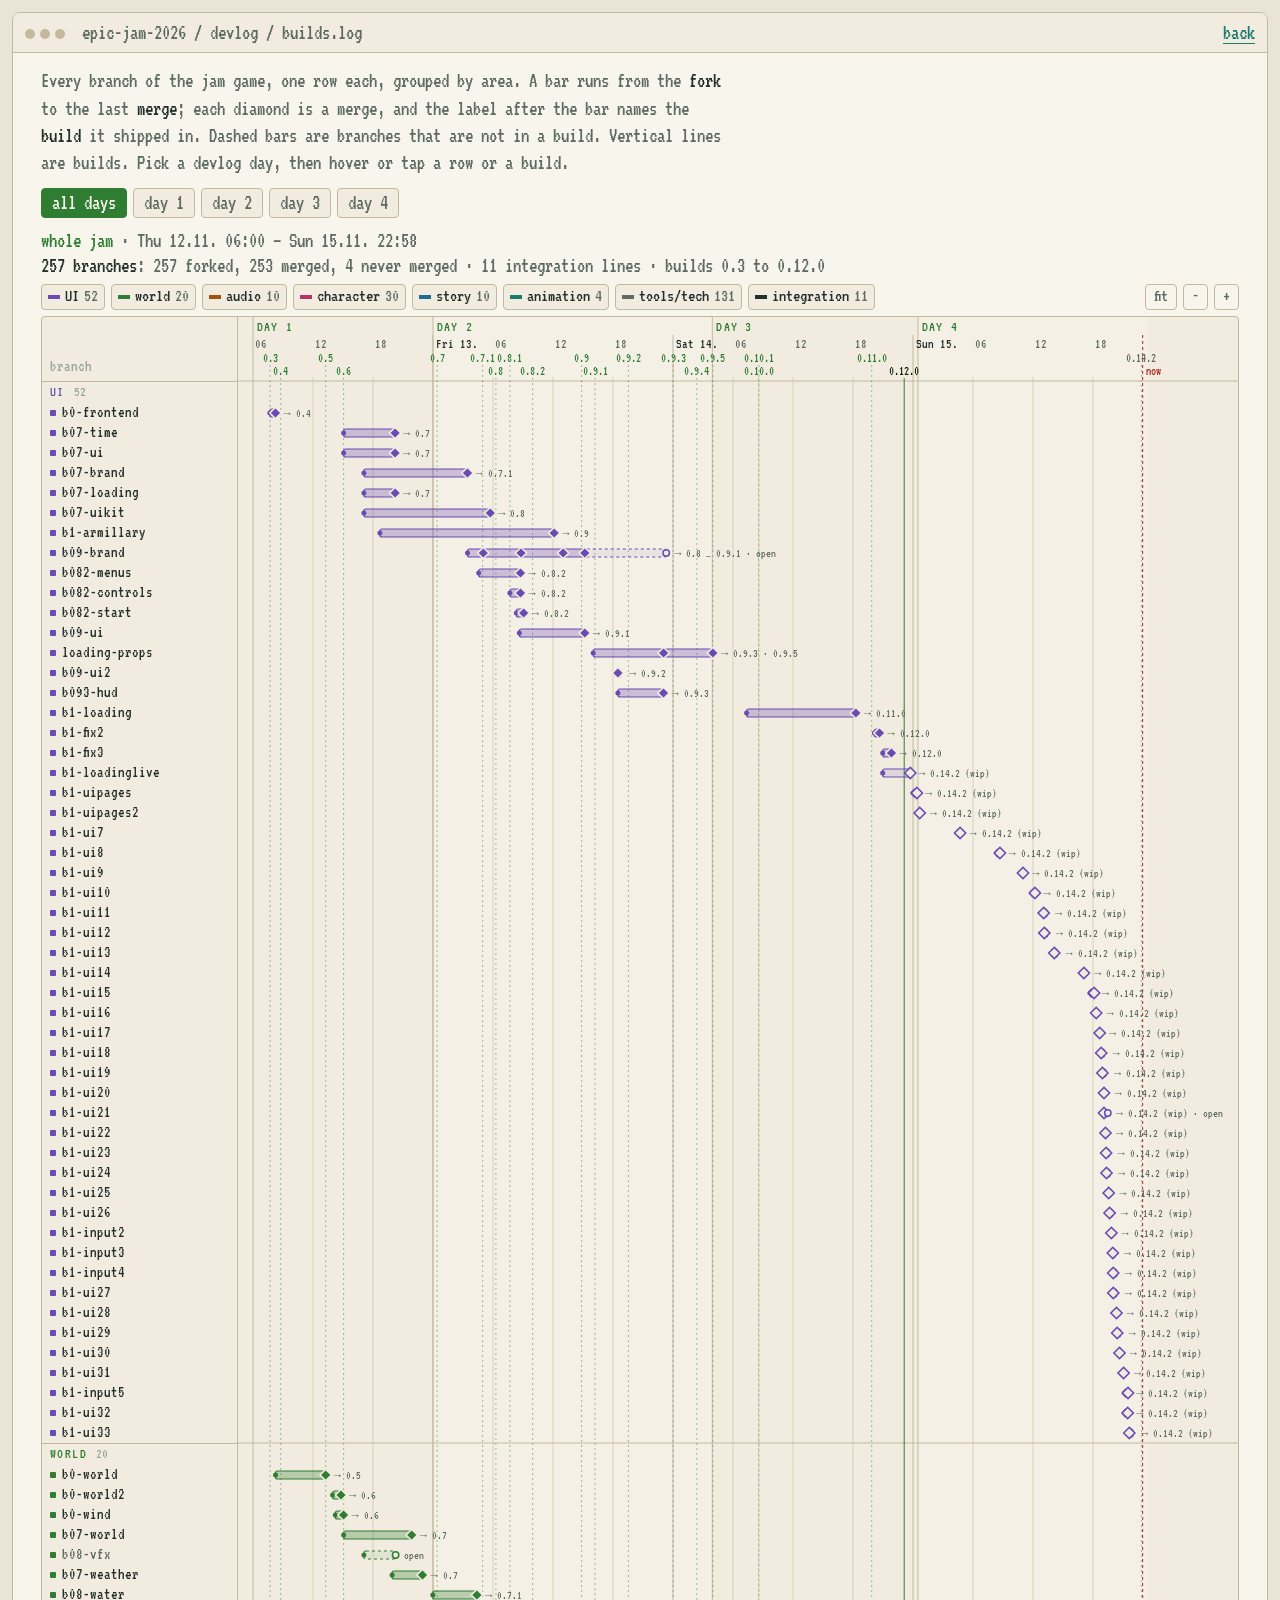
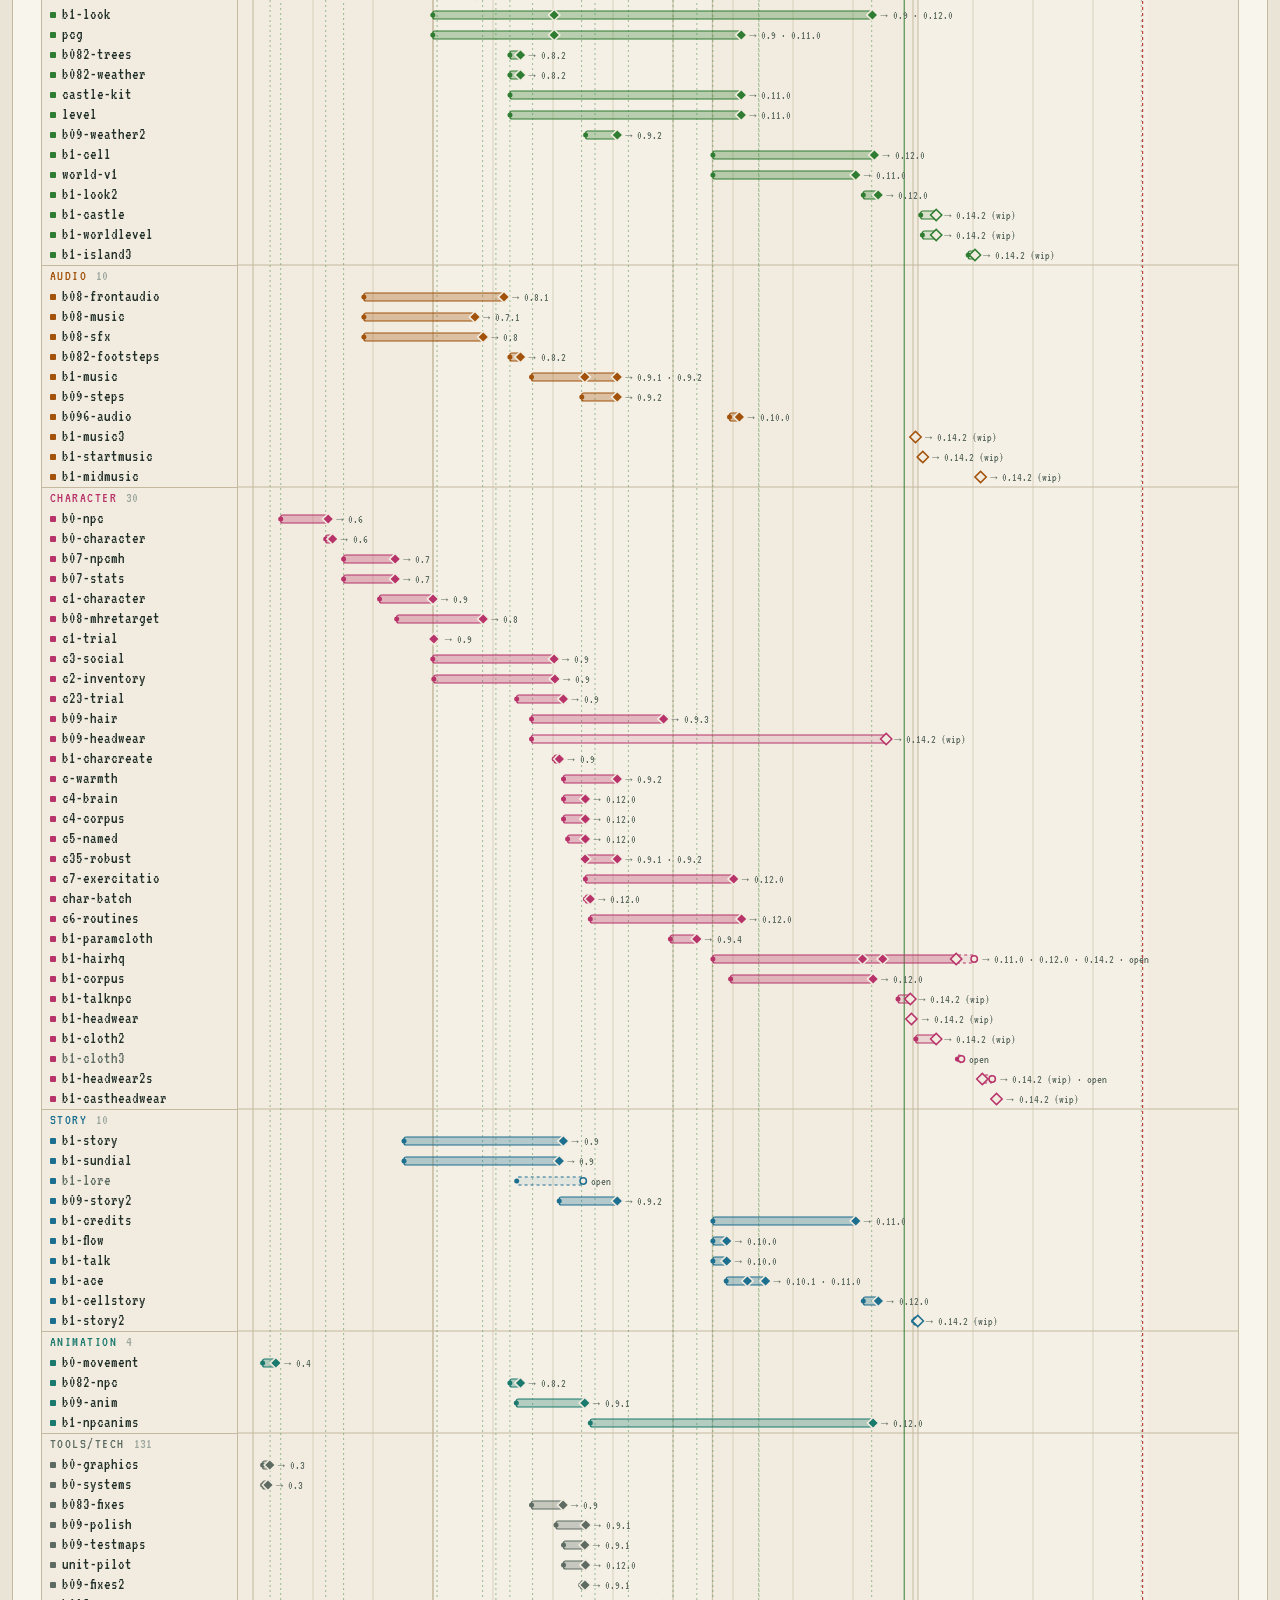
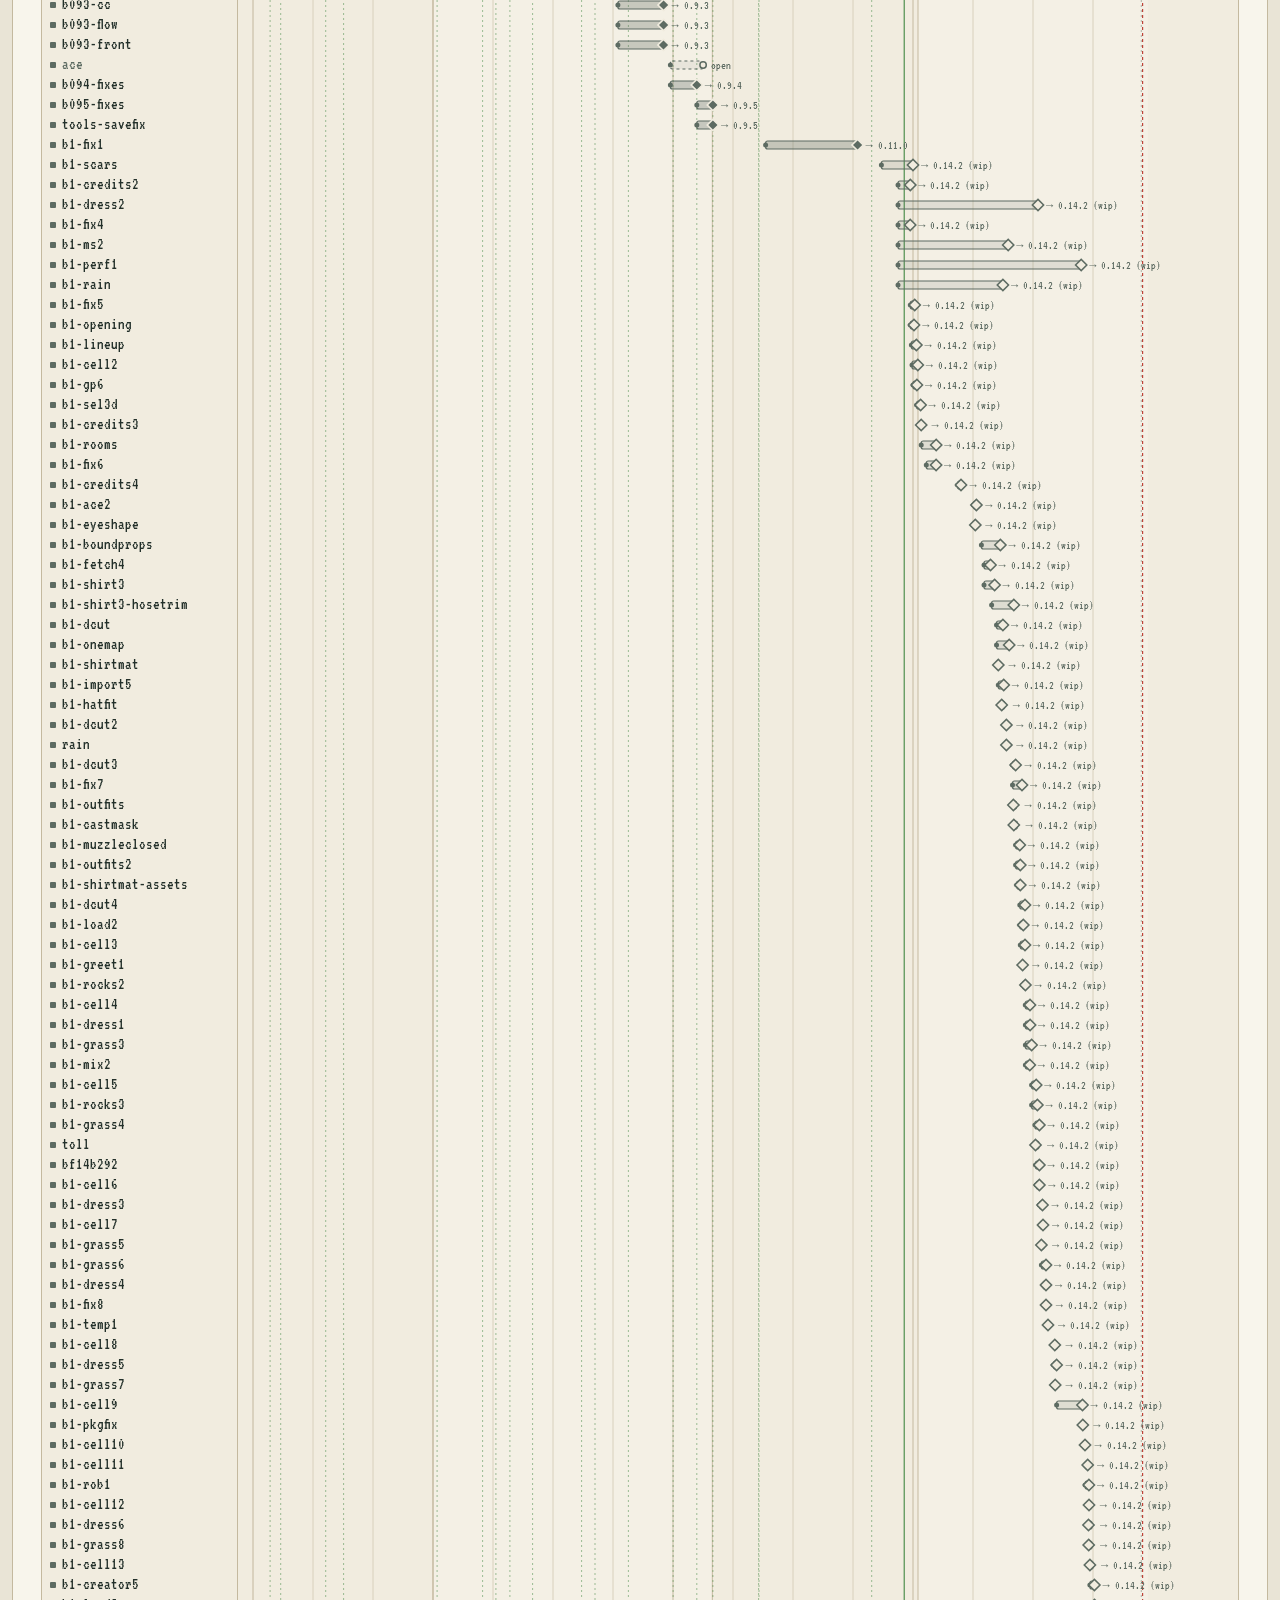
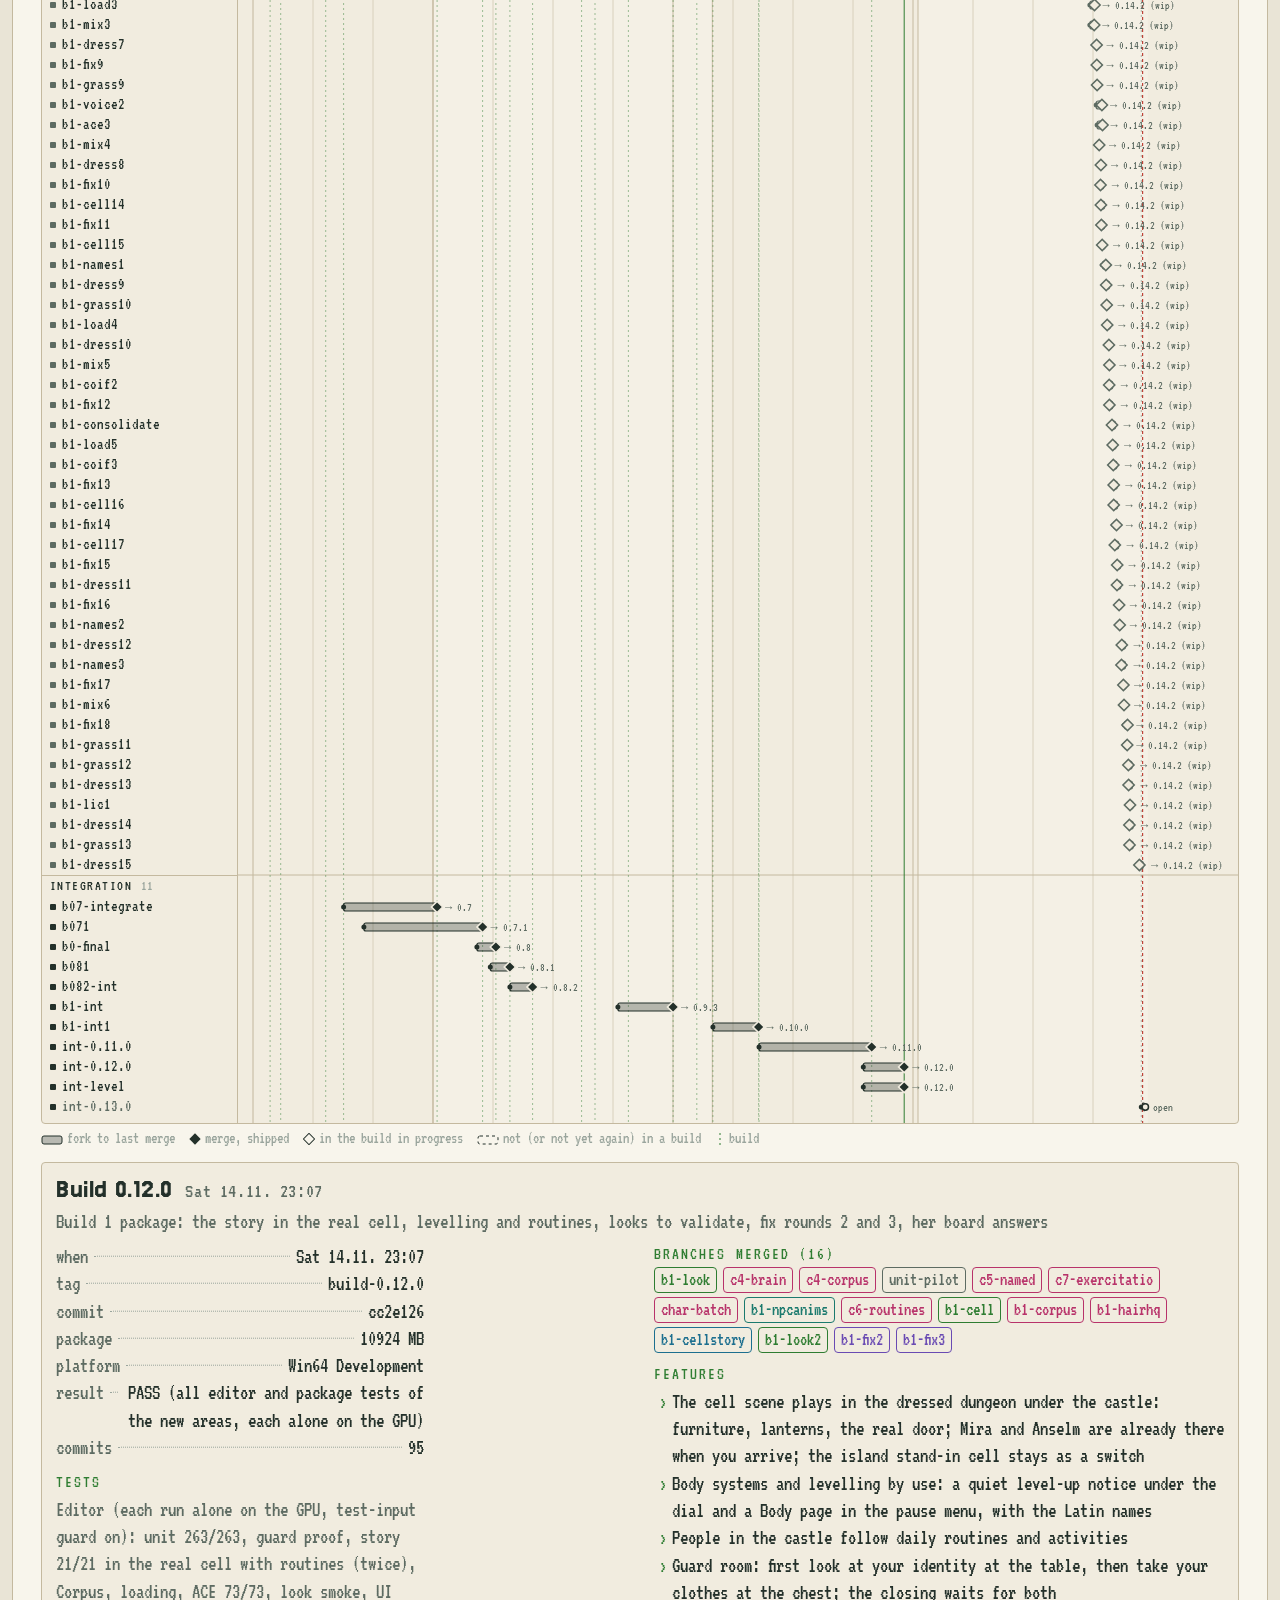
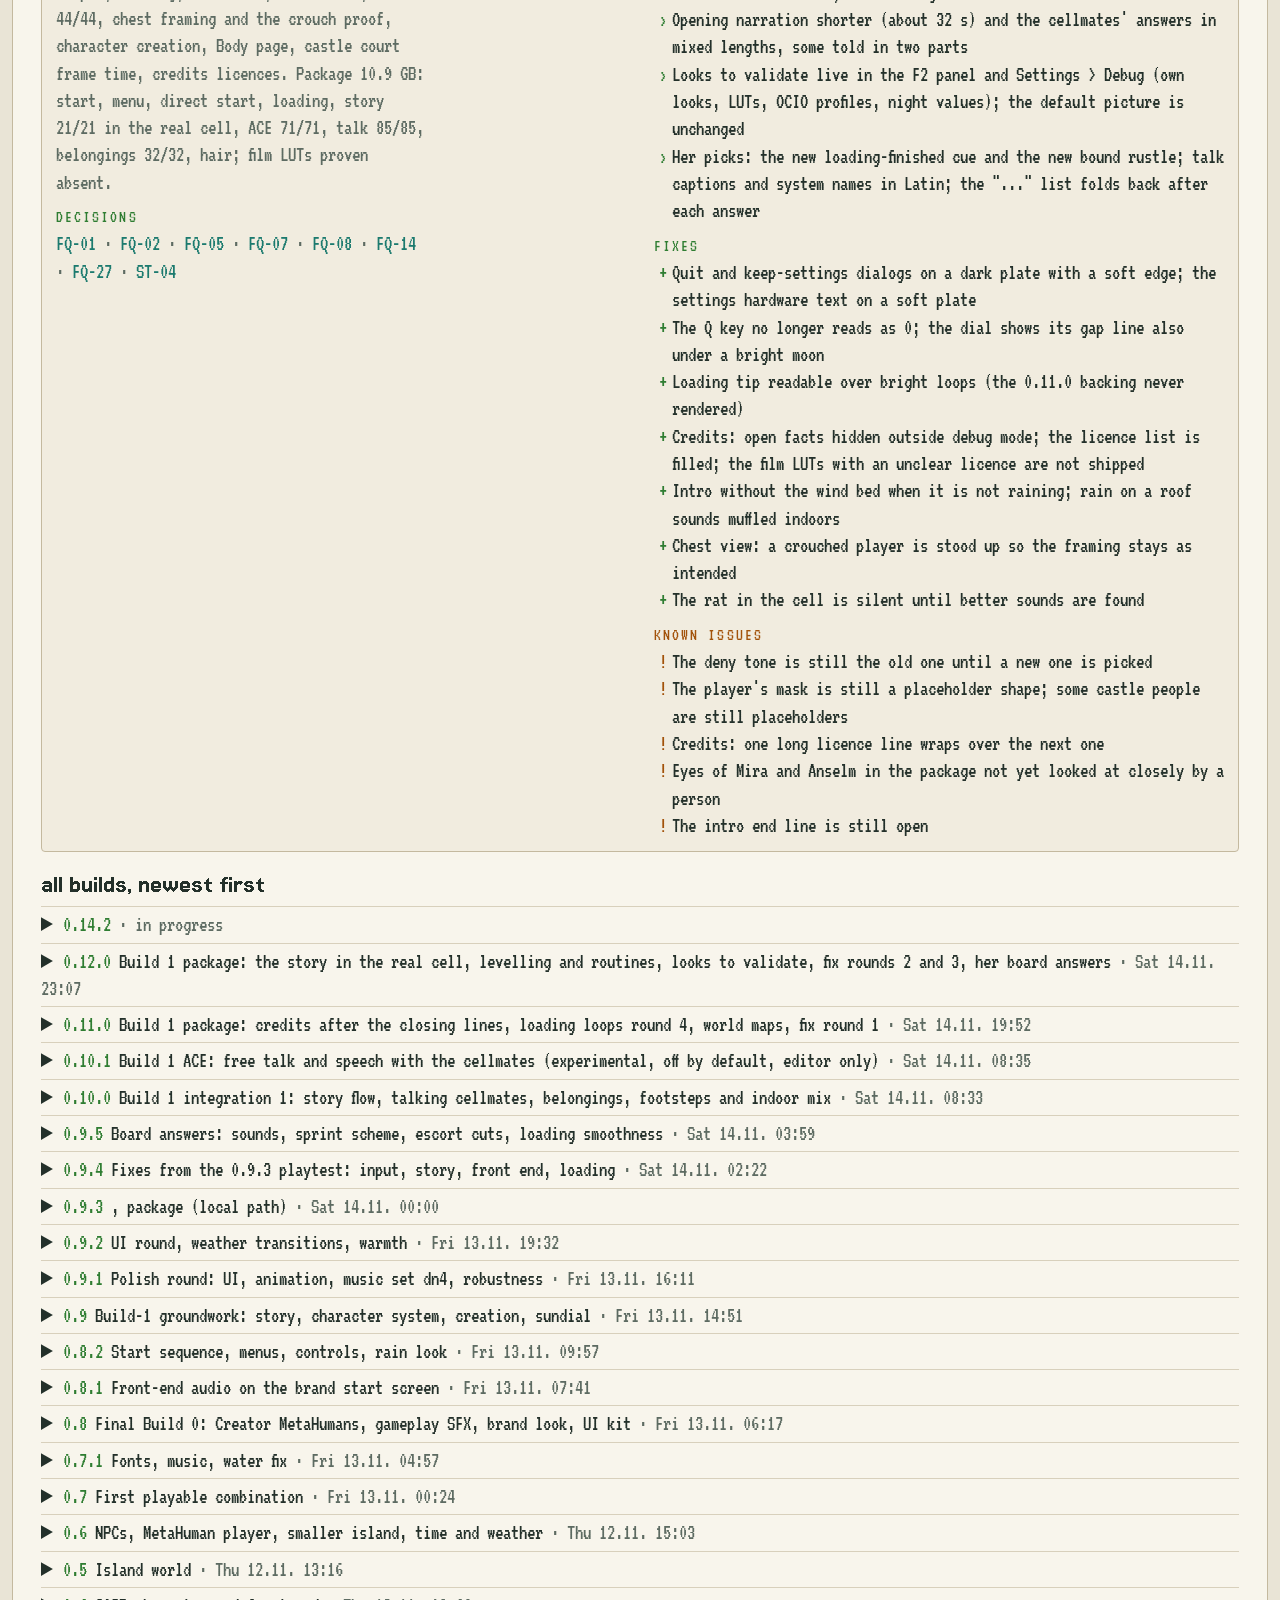
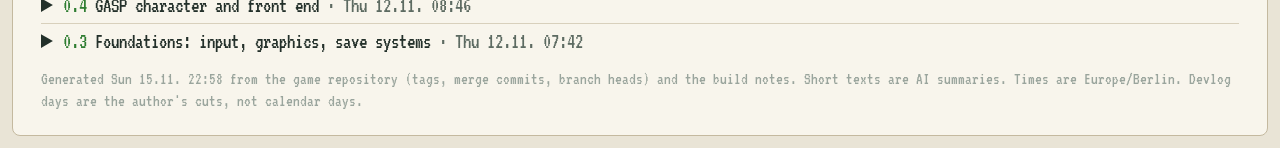
==== commit 9a8ea7dc: "Day 3 closed and live; day 4 written and live (night shift, Shipping builds, live playtest, submissi" ====
--- a/builds.html
+++ b/builds.html
@@ -206,7 +206,7 @@
 <script>
 (function () {
   "use strict";
-  const D = {"generated":"2026-11-14T23:07+01:00","jam":{"start":"2026-11-12T06:00:00+01:00","end":"2026-11-16T02:59:00+01:00"},"days":[{"id":"1","label":"Day 1","start":"2026-11-12T06:00:00+01:00","end":"2026-11-13T00:00:00+01:00"},{"id":"2","label":"Day 2","start":"2026-11-13T00:00:00+01:00","end":"2026-11-14T03:56:00+01:00"},{"id":"3","label":"Day 3","start":"2026-11-14T03:56:00+01:00","end":null}],"areas":[{"id":"ui","label":"UI"},{"id":"world","label":"world"},{"id":"audio","label":"audio"},{"id":"character","label":"character"},{"id":"story","label":"story"},{"id":"animation","label":"animation"},{"id":"tools","label":"tools/tech"},{"id":"integration","label":"integration"}],"builds":[{"version":"0.3","tag":null,"commit":"5fc3099","time":"2026-11-12T07:42:22+01:00","status":"released","branches":[{"name":"b0-graphics","head":"175c294","area":"tools","purpose":"Graphics settings, DLSS with TSR fallback, presets, debug overlay","via":"merge","merge_commit":"16f4972","merge_time":"2026-11-12T07:40:56+01:00","head_time":"2026-11-12T07:35:37+01:00","fork_time":"2026-11-12T06:57:31+01:00"},{"name":"b0-systems","head":"af6c59c","area":"tools","purpose":"Save/load with slots and autosave, game clock, settings persistence","via":"merge","merge_commit":"68a38b2","merge_time":"2026-11-12T07:29:43+01:00","head_time":"2026-11-12T07:29:07+01:00","fork_time":"2026-11-12T06:57:31+01:00"}],"commits":15,"title":"Foundations: input, graphics, save systems","package":{"platform":"Win64 Development","result":"PASS","size_mb":1314,"pdb_mb":380},"platforms":[{"platform":"Win64 Development","result":"PASS","size_mb":1314,"pdb_mb":380},{"platform":"Mac Development (native)","result":"PASS with known start crash","size_mb":902}],"features":["Enhanced Input layer in code with an automated input smoke test","Graphics settings with DLSS and a TSR fallback, presets, debug overlay","Save/load with numbered slots and autosave ring, game clock, settings persistence"],"fixes":["Mac link error (missing engine module dependency)","Input smoke test is re-runnable: real loads are blocked during the test"],"known_issues":["Mac: start crash in 1 of 5 launches (exit 139, no log)"],"tests":"Win64 and Mac packages: start marker, input smoke (66 checks), save/load/slots and DLSS/TSR status pass.","held":[],"curated":true,"decisions":[]},{"version":"0.4","tag":null,"commit":"173ac9b","time":"2026-11-12T08:46:11+01:00","status":"released","branches":[{"name":"b0-movement","head":null,"area":"animation","purpose":"GASP character on the C++ character, dynamic camera with first person, equipment slots","via":"fast-forward","merge_commit":"b9fe148","merge_time":"2026-11-12T08:17:30+01:00","head_time":"2026-11-12T08:17:30+01:00","fork_time":"2026-11-12T06:57:31+01:00"},{"name":"b0-frontend","head":"8e8e645","area":"ui","purpose":"Front-end flow (studio, title, menu), pause menu, letterbox opening","via":"merge","merge_commit":"adbc29f","merge_time":"2026-11-12T08:15:13+01:00","head_time":"2026-11-12T08:14:45+01:00","fork_time":"2026-11-12T07:40:56+01:00"}],"commits":9,"title":"GASP character and front end","package":{"platform":"Win64 Development","result":"PASS","size_mb":1405,"pdb_mb":396},"platforms":[{"platform":"Win64 Development","result":"PASS","size_mb":1405,"pdb_mb":396},{"platform":"Mac Development (native)","result":"PASS","size_mb":996}],"features":["GASP character on the C++ character with dynamic camera, first person and equipment slots","Front-end flow (studio, title, menu), pause menu, letterbox opening sequence"],"fixes":[],"known_issues":[],"tests":"Win64 and Mac packages: smoke, input (66 checks), movement test (19 flags incl. traversal), front-end test, save/load/slots pass.","held":[],"curated":true,"decisions":[]},{"version":"0.5","tag":null,"commit":"048479f","time":"2026-11-12T13:16:12+01:00","status":"released","branches":[{"name":"b0-world","head":"631f634","area":"world","purpose":"Island map, sky and weather bridge, water, PCG scatter","via":"merge","merge_commit":"048479f","merge_time":"2026-11-12T13:16:12+01:00","head_time":"2026-11-12T09:07:02+01:00","fork_time":"2026-11-12T08:15:13+01:00"}],"commits":2,"title":"Island world","package":null,"platforms":[],"features":["Island map, first large version (about 1.5 km)","Sky and weather bridge (Ultra Dynamic Sky), ocean, PCG scatter","Automated world test with camera shots"],"fixes":[],"known_issues":["Not packaged on its own; it shipped inside Build 0.6"],"tests":"No own package; the world test ran with Build 0.6.","held":[],"curated":true,"decisions":[]},{"version":"0.6","tag":null,"commit":"df1751b","time":"2026-11-12T15:03:35+01:00","status":"released","branches":[{"name":"b0-npc","head":null,"area":"character","purpose":"NPC scaffold: spawners, schedules, NPC test","via":"fast-forward","merge_commit":"e581413","merge_time":"2026-11-12T13:31:29+01:00","head_time":"2026-11-12T13:31:29+01:00","fork_time":"2026-11-12T08:46:11+01:00"},{"name":"b0-character","head":"14388d2","area":"character","purpose":"MetaHuman appearance on the player character","via":"merge","merge_commit":"8b46606","merge_time":"2026-11-12T13:57:52+01:00","head_time":"2026-11-12T13:41:29+01:00","fork_time":"2026-11-12T13:16:12+01:00"},{"name":"b0-world2","head":"8897340","area":"world","purpose":"Smaller jam island (large one kept), NPC groups, volumetrics, opening cameras","via":"merge","merge_commit":"b0b2206","merge_time":"2026-11-12T14:47:50+01:00","head_time":"2026-11-12T14:42:30+01:00","fork_time":"2026-11-12T13:57:52+01:00"},{"name":"b0-wind","head":"7883da4","area":"world","purpose":"Wind-animated maples rendered without Nanite (smear fix)","via":"merge","merge_commit":"df1751b","merge_time":"2026-11-12T15:03:35+01:00","head_time":"2026-11-12T15:02:09+01:00","fork_time":"2026-11-12T14:13:31+01:00"}],"commits":16,"title":"NPCs, MetaHuman player, smaller island, time and weather","package":{"platform":"Win64 Development","result":"PASS","size_mb":1941,"pdb_mb":401},"platforms":[{"platform":"Win64 Development","result":"PASS","size_mb":1941,"pdb_mb":401}],"features":["NPC scaffold: spawners, groups across the island, night schedule","MetaHuman appearance on the player character","Jam island at half size (0.75 km), large variant kept","Time and weather: clock holds and speed setting, time HUD, weather director","Volumetric light and fog, opening cameras"],"fixes":["Opening cutscene smear (dummy anchored to the player)","Wind smear on maples (wind-animated trees render without Nanite)","Moon fix in the sky system","Unity-build name clashes after merging world, systems and tests"],"known_issues":[],"tests":"Win64 package, all pass: smoke, input, movement, front end, world (10/10 shots), time, NPC, appearance, save/load/slots.","held":[],"curated":true,"decisions":[]},{"version":"0.7","tag":"build-0.7","commit":"4ecb188","time":"2026-11-13T00:24:38+01:00","status":"released","branches":[{"name":"b07-npcmh","head":"c9c477e","area":"character","purpose":"NPCs ready for MetaHumans, LOD tiers","via":"merge","merge_commit":"7c11968","merge_time":"2026-11-12T20:13:00+01:00","head_time":"2026-11-12T17:34:41+01:00","fork_time":"2026-11-12T15:03:35+01:00"},{"name":"b07-stats","head":"18d7510","area":"character","purpose":"Health, stamina, light and dark attributes, bars, debug orbs","via":"merge","merge_commit":"05e36b4","merge_time":"2026-11-12T20:13:00+01:00","head_time":"2026-11-12T18:39:01+01:00","fork_time":"2026-11-12T15:03:35+01:00"},{"name":"b07-time","head":"1ba5984","area":"ui","purpose":"Time HUD: sundial/compass, Latin weekdays, weather symbol, clock speed keys","via":"merge","merge_commit":"1c7ad53","merge_time":"2026-11-12T20:12:47+01:00","head_time":"2026-11-12T19:54:33+01:00","fork_time":"2026-11-12T15:03:35+01:00"},{"name":"b07-ui","head":"1ba565a","area":"ui","purpose":"Controls page, debug mode and view, auto graphics, settings summary, quit to desktop","via":"merge","merge_commit":"525525b","merge_time":"2026-11-12T20:12:32+01:00","head_time":"2026-11-12T18:24:14+01:00","fork_time":"2026-11-12T15:03:35+01:00"},{"name":"b07-world","head":"b3163a1","area":"world","purpose":"Jump course, teleport orbs, castle visible, finer terrain","via":"merge","merge_commit":"1f29f0e","merge_time":"2026-11-12T21:52:27+01:00","head_time":"2026-11-12T20:12:02+01:00","fork_time":"2026-11-12T15:03:35+01:00"},{"name":"b07-loading","head":"ce5ed59","area":"ui","purpose":"Loading screen MVP with travel fade","via":"merge","merge_commit":"3116b0d","merge_time":"2026-11-12T20:13:13+01:00","head_time":"2026-11-12T18:41:14+01:00","fork_time":"2026-11-12T17:05:26+01:00"},{"name":"b07-weather","head":"9c59521","area":"world","purpose":"Weather-driven wind, visible rain, wetness, storm with lightning and thunder","via":"merge","merge_commit":"0ac7648","merge_time":"2026-11-12T22:56:53+01:00","head_time":"2026-11-12T21:55:59+01:00","fork_time":"2026-11-12T19:54:33+01:00"}],"commits":24,"title":"First playable combination","package":{"platform":"Win64 Development","result":"PASS except orb course check","size_mb":2848,"pdb_mb":416},"platforms":[{"platform":"Win64 Development","result":"PASS except orb course check","size_mb":2848,"pdb_mb":416},{"platform":"Mac Development (native)","result":"PASS","size_mb":2150}],"features":["Controls page, debug mode and view, auto graphics, quit to desktop","Time HUD with sundial/compass, Latin weekdays and weather symbol","Health, stamina, light and dark with bars and debug orbs","NPCs ready for MetaHumans with LOD tiers","Loading screen with travel fade","Jump course, teleport orbs, visible castle, finer terrain","Weather: wind, visible rain, wetness, storm with lightning and thunder"],"fixes":["Bypass travel never opened the level (first package failed smoke, input and UI tests)","Crash at the end of the orb travel fade","Unity-build name clashes exposed by the weather merge"],"known_issues":["Orb course check fails: the pawn does not start a traversal at the hurdle","Package moved to a second drive because the system drive ran full"],"tests":"Win64 full suite passes except the orb course check. Mac package passes its subset (smoke, front end, world, weather, time, stats, loading, UI).","held":[],"curated":true,"decisions":[]},{"version":"0.7.1","tag":"build-0.7.1","commit":"5e4b4d3","time":"2026-11-13T04:57:20+01:00","status":"released","branches":[{"name":"b07-brand","head":"85b2691","area":"ui","purpose":"Type system: IM Fell English SC, IM Fell Great Primer, Barlow","via":"merge","merge_commit":"ab085e9","merge_time":"2026-11-13T03:26:54+01:00","head_time":"2026-11-13T00:50:17+01:00","fork_time":"2026-11-12T17:05:26+01:00"},{"name":"b08-music","head":"1889581","area":"audio","purpose":"Own music system: stems, ambient set dn3, flavour layers, combat loops, mix buses","via":"fast-forward","merge_commit":null,"merge_time":null,"head_time":"2026-11-13T04:11:47+01:00","fork_time":"2026-11-12T17:05:26+01:00"},{"name":"b08-water","head":"4b3814b","area":"world","purpose":"Swappable ocean backends, Easy Waterscape with foam and clock fixes","via":"merge","merge_commit":"5e4b4d3","merge_time":"2026-11-13T04:23:30+01:00","head_time":"2026-11-13T03:15:56+01:00","fork_time":"2026-11-12T23:58:55+01:00"}],"commits":22,"title":"Fonts, music, water fix","package":{"platform":"Win64 Development","result":"PASS except orb course check","size_mb":3033,"pdb_mb":419},"platforms":[{"platform":"Win64 Development","result":"PASS except orb course check","size_mb":3033,"pdb_mb":419},{"platform":"Mac Development (native)","result":"PASS with screenshot failures","size_mb":2355}],"features":["Own music system: stems, ambient set dn3, flavour layers, combat loops, track display in the debug view","Type system: IM Fell English SC, IM Fell Great Primer, Barlow (TY-SET-10)","Stats HUD","Ocean backend switch; Easy Waterscape with fixes is the default on all platforms"],"fixes":["White foam on the open sea at noon; water simulation now runs on game time","Unity-build name clash between stats HUD and time HUD"],"known_issues":["Orb course check still fails","Mac: music stems missing (silent), test screenshots not written","A first 0.7.1 candidate was stopped because main had moved on"],"tests":"Win64 full suite passes except the orb course check. Mac: smoke passes, world and water tests fail only on screenshots.","held":[],"curated":true,"decisions":["TY-SET-10"]},{"version":"0.8","tag":"build-0.8","commit":"24f391a","time":"2026-11-13T06:17:28+01:00","status":"released","branches":[{"name":"b07-uikit","head":"a5758d6","area":"ui","purpose":"UI kit assets, direction \"Astronomer's Instrument\"","via":"merge","merge_commit":"d199fdc","merge_time":"2026-11-13T05:43:30+01:00","head_time":"2026-11-12T18:18:29+01:00","fork_time":"2026-11-12T17:05:26+01:00"},{"name":"b08-sfx","head":"2325eaa","area":"audio","purpose":"Gameplay SFX: weather beds, footsteps, heartbeat, combat play API","via":"merge","merge_commit":"b5ca827","merge_time":"2026-11-13T05:01:16+01:00","head_time":"2026-11-12T23:37:45+01:00","fork_time":"2026-11-12T17:05:26+01:00"},{"name":"b08-mhretarget","head":"144ab0e","area":"character","purpose":"19 Creator MetaHumans as player, guard and NPC appearances, retargeted per body","via":"merge","merge_commit":"6c9a822","merge_time":"2026-11-13T05:01:18+01:00","head_time":"2026-11-12T23:32:56+01:00","fork_time":"2026-11-12T20:22:07+01:00"},{"name":"b09-brand","head":"80c5d9e","area":"ui","purpose":"Brand look: token style, studio ident, ring start screen, star-selector menus, brass HUD dial","via":"merge","merge_commit":"2bcc61a","merge_time":"2026-11-13T05:02:02+01:00","head_time":"2026-11-13T04:34:21+01:00","fork_time":"2026-11-13T03:26:54+01:00"}],"commits":20,"title":"Final Build 0: Creator MetaHumans, gameplay SFX, brand look, UI kit","package":{"platform":"Win64 Development","result":"PASS except orb course check and one retarget row","size_mb":3869,"pdb_mb":423},"platforms":[{"platform":"Win64 Development","result":"PASS except orb course check and one retarget row","size_mb":3869,"pdb_mb":423}],"features":["19 Creator MetaHumans as player default and NPC mix, retargeted per body","Gameplay SFX: weather beds, footsteps, heartbeat","Brand look: token style, studio ident video, ring start screen, star-selector menus, hardware notice, pause with real depth of field, brass HUD dial","UI kit assets"],"fixes":["Game-target compile fix for the brand code","UI test made aware of the brand start screen"],"known_issues":["Orb course check still fails","One of 130 retarget rows fails: thumb inside the thigh in one crouch pose"],"tests":"Win64 suite passes except the orb course check and one retarget row. No Mac build.","held":[{"name":"b08-vfx","reason":"cook crash on the fireflies Niagara system"},{"name":"b08-frontaudio","reason":"test timeout against the new start stage; shipped in 0.8.1"}],"curated":true,"decisions":["UI-R7-9","UI-R9-1","UI-R9-4"]},{"version":"0.8.1","tag":"build-0.8.1","commit":"f9e9733","time":"2026-11-13T07:41:22+01:00","status":"released","branches":[{"name":"b08-frontaudio","head":"7deadd4","area":"audio","purpose":"Front-end audio: bird ident, title soundtrack, menu and pause sounds","via":"merge","merge_commit":"19ba13a","merge_time":"2026-11-13T07:05:53+01:00","head_time":"2026-11-12T22:07:19+01:00","fork_time":"2026-11-12T17:05:26+01:00"}],"commits":6,"title":"Front-end audio on the brand start screen","package":{"platform":"Win64 Development","result":"PASS (reduced test set)","size_mb":3855,"pdb_mb":424},"platforms":[{"platform":"Win64 Development","result":"PASS (reduced test set)","size_mb":3855,"pdb_mb":424}],"features":["Layered bird ident over the muted studio video","Title stage: the soundtrack starts with the title (8 s crossfade)","Menu swell and duck, UI hover/confirm/back sounds, pause open/close sounds","Console switch turns the module off"],"fixes":["A thunder one-shot rang on after leaving the front end"],"known_issues":["Weather bed and thunder still play in the front end (removed in 0.8.2)"],"tests":"Reduced set, only what is new: smoke, front-end test, front-audio test (19 checks) pass.","held":[],"curated":true,"decisions":[]},{"version":"0.8.2","tag":"build-0.8.2","commit":"e5dd5e2","time":"2026-11-13T09:57:29+01:00","status":"released","branches":[{"name":"b082-menus","head":"b3bcb06","area":"ui","purpose":"Menu logic: focus is not select, greyed-out options with reason, settings grid, DLSS options","via":"merge","merge_commit":"964574f","merge_time":"2026-11-13T08:44:46+01:00","head_time":"2026-11-13T08:37:53+01:00","fork_time":"2026-11-13T04:34:21+01:00"},{"name":"b082-controls","head":"5465f5f","area":"ui","purpose":"Skyrim-like controls, keymap conflicts resolved, Xbox controller","via":"merge","merge_commit":"1f9d1b6","merge_time":"2026-11-13T08:44:50+01:00","head_time":"2026-11-13T08:35:58+01:00","fork_time":"2026-11-13T07:41:17+01:00"},{"name":"b082-footsteps","head":"b0eeff4","area":"audio","purpose":"Footsteps timed to real foot contact","via":"merge","merge_commit":"7a12185","merge_time":"2026-11-13T08:44:52+01:00","head_time":"2026-11-13T08:30:40+01:00","fork_time":"2026-11-13T07:41:17+01:00"},{"name":"b082-npc","head":"2d741ab","area":"animation","purpose":"NPC arm correction (A-pose arms), distant animation LOD","via":"merge","merge_commit":"23acaa3","merge_time":"2026-11-13T08:44:51+01:00","head_time":"2026-11-13T08:19:52+01:00","fork_time":"2026-11-13T07:41:17+01:00"},{"name":"b082-trees","head":"45420ab","area":"world","purpose":"Tree LOD popping fixed, thicker forest areas","via":"merge","merge_commit":"0aa8661","merge_time":"2026-11-13T08:44:53+01:00","head_time":"2026-11-13T08:42:07+01:00","fork_time":"2026-11-13T07:41:17+01:00"},{"name":"b082-weather","head":"b3047b5","area":"world","purpose":"Rain grade (vignette, darkening by severity), wetness on all characters","via":"merge","merge_commit":"c45a8d3","merge_time":"2026-11-13T08:44:51+01:00","head_time":"2026-11-13T08:19:27+01:00","fork_time":"2026-11-13T07:41:17+01:00"},{"name":"b09-brand","head":"0e260dd","area":"ui","purpose":"Visual round: soft glow, no focus box, HUD layout, muted start lighting, loading loop","via":"merge","merge_commit":"05a93f2","merge_time":"2026-11-13T08:48:07+01:00","head_time":"2026-11-13T08:46:27+01:00","fork_time":"2026-11-13T07:58:17+01:00"},{"name":"b082-start","head":"d24f81c","area":"ui","purpose":"Start sequence: studio ident with birds, game logo, slow soundtrack fade-in","via":"merge","merge_commit":"6774f4c","merge_time":"2026-11-13T09:04:21+01:00","head_time":"2026-11-13T09:04:15+01:00","fork_time":"2026-11-13T08:20:02+01:00"}],"commits":32,"title":"Start sequence, menus, controls, rain look","package":{"platform":"Win64 Development","result":"PASS except orb course check and one retarget row (both known)","size_mb":3904,"pdb_mb":427},"platforms":[{"platform":"Win64 Development","result":"PASS except orb course check and one retarget row (both known)","size_mb":3904,"pdb_mb":427}],"features":["Start sequence: studio ident RR-MO-16 with birds, game logo, slow soundtrack fade-in, no weather sounds in the front end","Menu logic: focus is not select, greyed-out options with reason, settings grid with slide animation, info texts, DLSS options","Skyrim-like controls, Xbox controller","Rain grade (vignette, darkening by severity) and wet characters","NPC arm correction and distant animation LOD","Footsteps timed to foot contact","Thicker forest areas","Brand visual round: soft glow, HUD layout, loading loop (UI-R9-7)"],"fixes":["Tree LOD popping","LB/RB keymap conflicts","Blue focus rectangle removed","SFX test counts bone-timed footsteps"],"known_issues":["Orb course check and one retarget row still fail","Not run: water, stats, systems, a real controller"],"tests":"Tests selected by impact, one run each on the package; all pass except the two known ones. Input 94 checks, UI 38/38, world 10/10 shots.","held":[],"curated":true,"decisions":["RR-MO-16","UI-R9-1","UI-R9-7"]},{"version":"0.9","tag":"build-0.9","commit":"0c13e94","time":"2026-11-13T14:51:47+01:00","status":"released","branches":[{"name":"c1-character","head":"a55ee73","area":"character","purpose":"Character system C1: one record per character on top of the stats","via":"merge","merge_commit":"f7eb000","merge_time":"2026-11-13T00:00:06+01:00","head_time":"2026-11-12T22:39:31+01:00","fork_time":"2026-11-12T18:39:01+01:00"},{"name":"b1-armillary","head":"90c98eb","area":"ui","purpose":"Textured armillary sphere for the loading screen","via":"merge","merge_commit":"345bf54","merge_time":"2026-11-13T12:06:58+01:00","head_time":"2026-11-12T23:04:46+01:00","fork_time":"2026-11-12T18:41:14+01:00"},{"name":"b1-story","head":"7fc037b","area":"story","purpose":"Story MVP: opening narration, cell start, objectives and subtitles","via":"merge","merge_commit":"a7d3367","merge_time":"2026-11-13T13:02:36+01:00","head_time":"2026-11-13T12:32:53+01:00","fork_time":"2026-11-12T21:06:15+01:00"},{"name":"b1-sundial","head":"b023674","area":"story","purpose":"Sleeping at the sundial, day/night light puzzle","via":"merge","merge_commit":"cb835f1","merge_time":"2026-11-13T12:37:36+01:00","head_time":"2026-11-13T12:36:58+01:00","fork_time":"2026-11-12T21:06:15+01:00"},{"name":"b1-look","head":"c021149","area":"world","purpose":"Live grading switcher, OCIO mode, sky layering (switches off by default)","via":"merge","merge_commit":"876cbf7","merge_time":"2026-11-13T12:07:20+01:00","head_time":"2026-11-13T07:51:05+01:00","fork_time":"2026-11-12T23:58:55+01:00"},{"name":"c1-trial","head":"617d9f2","area":"character","purpose":"Character system trial scene: gate guards and steward","via":"fast-forward","merge_commit":null,"merge_time":null,"head_time":"2026-11-13T00:05:01+01:00","fork_time":"2026-11-12T23:58:55+01:00"},{"name":"c3-social","head":"2d1cc8e","area":"character","purpose":"Character system C3: scripted topic dialogue, masked gate guards, steward","via":"merge","merge_commit":"6e935c5","merge_time":"2026-11-13T12:06:47+01:00","head_time":"2026-11-13T08:21:59+01:00","fork_time":"2026-11-12T23:58:55+01:00"},{"name":"pcg","head":"abb73a4","area":"world","purpose":"Castle approach maps with PCG scatter","via":"merge","merge_commit":"b82f877","merge_time":"2026-11-13T12:07:23+01:00","head_time":"2026-11-13T09:55:44+01:00","fork_time":"2026-11-12T23:58:55+01:00"},{"name":"c2-inventory","head":"5ef3bf3","area":"character","purpose":"Character system C2: inventory and coin","via":"merge","merge_commit":"45d613e","merge_time":"2026-11-13T12:11:40+01:00","head_time":"2026-11-13T04:57:32+01:00","fork_time":"2026-11-13T00:05:01+01:00"},{"name":"c23-trial","head":"81b0970","area":"character","purpose":"Trial line: toll from the inventory, guard loot table, talk camera","via":"merge","merge_commit":"7bf36f1","merge_time":"2026-11-13T13:02:12+01:00","head_time":"2026-11-13T12:34:34+01:00","fork_time":"2026-11-13T08:21:59+01:00"},{"name":"b09-brand","head":"2b1daee","area":"ui","purpose":"HUD dial holds its brown face around the horizon","via":"merge","merge_commit":"0687f0f","merge_time":"2026-11-13T13:01:00+01:00","head_time":"2026-11-13T12:14:28+01:00","fork_time":"2026-11-13T08:46:27+01:00"},{"name":"b083-fixes","head":"128c503","area":"tools","purpose":"Fix round: footstep height at slow gait, orb test diagnostics","via":"merge","merge_commit":"f367f75","merge_time":"2026-11-13T13:00:46+01:00","head_time":"2026-11-13T12:18:12+01:00","fork_time":"2026-11-13T09:51:06+01:00"},{"name":"b1-charcreate","head":"7bd23e2","area":"character","purpose":"Character creation MVP","via":"merge","merge_commit":"5011423","merge_time":"2026-11-13T12:38:27+01:00","head_time":"2026-11-13T12:37:05+01:00","fork_time":"2026-11-13T12:07:23+01:00"}],"commits":50,"title":"Build-1 groundwork: story, character system, creation, sundial","package":{"platform":"Win64 Development","result":"PASS (new tests only)","size_mb":3974,"pdb_mb":433},"platforms":[{"platform":"Win64 Development","result":"PASS (new tests only)","size_mb":3974,"pdb_mb":433}],"features":["Story MVP: opening narration after the loading reveal, cell start, objectives, subtitles","Character system C1 to C3: records, inventory and coin, scripted topic dialogue, gate guards, steward, trial line with toll and talk camera","Character creation MVP, opens at the landing","Sleeping at the sundial; light puzzle by sun (15 to 16 h) and moon (23:30 to 00:30)","Armillary sphere on the loading screen","Live grading switcher (off by default), castle approach maps","HUD dial holds its brown face around the horizon"],"fixes":["Footstep height at slow gait","Opening narration clock starts at the loading reveal","Quest test confirms the auto-opened creation menu like a player"],"known_issues":["The cell sits inside the orb course on the island","Bed and stone are grey cubes","Character creation is backlit (fixed in 0.9.1)"],"tests":"New tests only: package smoke, sleep and character creation; editor quest 14/14, sleep, footstep sync; character, inventory and social tests in the editor. Windows only.","held":[],"curated":true,"decisions":[]},{"version":"0.9.1","tag":"build-0.9.1","commit":"bf53b7f","time":"2026-11-13T16:11:48+01:00","status":"released","branches":[{"name":"b09-anim","head":"06000c9","area":"animation","purpose":"Arm spread fix for one crouch pose, per-bone footstep floors","via":"merge","merge_commit":"e476396","merge_time":"2026-11-13T15:10:35+01:00","head_time":"2026-11-13T14:52:51+01:00","fork_time":"2026-11-13T08:19:52+01:00"},{"name":"b09-ui","head":"cbd4efb","area":"ui","purpose":"Character creation fill light, panel state per instance, dimmer sundial hand, orbs hidden in fades","via":"merge","merge_commit":"392783b","merge_time":"2026-11-13T15:10:34+01:00","head_time":"2026-11-13T14:45:38+01:00","fork_time":"2026-11-13T08:37:53+01:00"},{"name":"b1-music","head":"47b572f","area":"audio","purpose":"Music set dn4 behind a switch: layer stems, intensity curves, DJ transitions","via":"merge","merge_commit":"0eea8df","merge_time":"2026-11-13T15:10:39+01:00","head_time":"2026-11-13T14:39:04+01:00","fork_time":"2026-11-13T09:51:06+01:00"},{"name":"b09-brand","head":"1b64ae7","area":"ui","purpose":"Weekday planet signs, darker W/S/E on the dial","via":"merge","merge_commit":"b631578","merge_time":"2026-11-13T15:10:44+01:00","head_time":"2026-11-13T15:08:23+01:00","fork_time":"2026-11-13T12:14:28+01:00"},{"name":"b09-polish","head":"08dfd15","area":"tools","purpose":"Polish round: rain grade ease-in, vignette, debug mode off in player builds, sun/moon logo video, player blocks NPCs","via":"merge","merge_commit":"eac8b93","merge_time":"2026-11-13T15:16:53+01:00","head_time":"2026-11-13T15:15:38+01:00","fork_time":"2026-11-13T12:18:12+01:00"},{"name":"b09-testmaps","head":"905eaac","area":"tools","purpose":"Small test maps (cell, room), not cooked","via":"merge","merge_commit":"de3672d","merge_time":"2026-11-13T15:10:34+01:00","head_time":"2026-11-13T14:22:00+01:00","fork_time":"2026-11-13T13:03:09+01:00"},{"name":"b09-fixes2","head":"df71a5f","area":"tools","purpose":"Architecture-review fixes: cinematic input lock, modal restore, narrator end lines, one weather-volume owner","via":"merge","merge_commit":"4190b1d","merge_time":"2026-11-13T15:11:48+01:00","head_time":"2026-11-13T15:10:54+01:00","fork_time":"2026-11-13T14:45:38+01:00"},{"name":"c35-robust","head":"7b68849","area":"character","purpose":"Robustness pass: shared interaction (one Activate, one prompt), record v3","via":"merge","merge_commit":"ef4b0ab","merge_time":"2026-11-13T15:12:29+01:00","head_time":"2026-11-13T15:12:04+01:00","fork_time":"2026-11-13T15:05:41+01:00"}],"commits":39,"title":"Polish round: UI, animation, music set dn4, robustness","package":{"platform":"Win64 Development","result":"PASS (changed areas)","size_mb":4055,"pdb_mb":436},"platforms":[{"platform":"Win64 Development","result":"PASS (changed areas)","size_mb":4055,"pdb_mb":436}],"features":["Music set dn4 behind a switch (layer stems, intensity from state and health, DJ transitions); dn3 stays the default","Character system: shared interaction and record v3","Weekday planet signs on the HUD dial","Debug mode off in player builds","Sun/moon logo video","The player blocks NPCs","Small test maps (cell, room)"],"fixes":["Character creation fill light (was backlit)","Panel state per instance, orbs hidden in fades","Thumb-in-thigh crouch pose (arm spread)","Footstep floors per bone","Cinematics lock input; modal restore; narrator end lines at the title","One owner for the weather volume","Rain grade eases in","Input test: a villager stood in the way at the start"],"known_issues":["One GPU crash on the very first launch of the first package, not reproduced in 9+ later starts","The cell sits inside the orb course","Bed and stone are grey cubes"],"tests":"Changed areas, once each. Editor: brand, sleep, character creation, quest, interact, record, social, input 94. Package: smoke, input 94, music dn3 and dn4, time 60/60, weather 7/7, retarget 10/10, footstep sync p90 34 ms.","held":[],"curated":true,"decisions":[]},{"version":"0.9.2","tag":"build-0.9.2","commit":"80d867a","time":"2026-11-13T19:32:26+01:00","status":"released","branches":[{"name":"b09-story2","head":"3fd7b48","area":"story","purpose":"Scripted character creation, no saving in cutscenes, narrator only in the opening","via":"merge","merge_commit":"71be61a","merge_time":"2026-11-13T18:25:48+01:00","head_time":"2026-11-13T17:52:43+01:00","fork_time":"2026-11-13T12:36:58+01:00"},{"name":"c-warmth","head":"fa83593","area":"character","purpose":"Warmth/cold system \"Calor\": stat, bands, heat sources, HUD bar","via":"merge","merge_commit":"4b18e5f","merge_time":"2026-11-13T18:26:05+01:00","head_time":"2026-11-13T15:19:42+01:00","fork_time":"2026-11-13T13:03:09+01:00"},{"name":"b09-steps","head":"062c701","area":"audio","purpose":"GASP foot events as primary footstep source, foot bones as backup","via":"merge","merge_commit":"19c0a65","merge_time":"2026-11-13T18:25:56+01:00","head_time":"2026-11-13T18:16:57+01:00","fork_time":"2026-11-13T14:52:51+01:00"},{"name":"c35-robust","head":"c76b53c","area":"character","purpose":"Unified interaction prompt: reticle, device key glyph, action word","via":"merge","merge_commit":"e54294b","merge_time":"2026-11-13T18:25:48+01:00","head_time":"2026-11-13T17:59:23+01:00","fork_time":"2026-11-13T15:05:41+01:00"},{"name":"b09-weather2","head":"deaf455","area":"world","purpose":"Sequenced weather transitions, NPC animation LOD by effects quality","via":"merge","merge_commit":"3b6343a","merge_time":"2026-11-13T18:25:55+01:00","head_time":"2026-11-13T18:06:14+01:00","fork_time":"2026-11-13T15:15:38+01:00"},{"name":"b1-music","head":"df7f617","area":"audio","purpose":"Music debug spheres: labelled trigger spheres around the player","via":"merge","merge_commit":"dbeb306","merge_time":"2026-11-13T18:25:21+01:00","head_time":"2026-11-13T15:55:41+01:00","fork_time":"2026-11-13T15:16:53+01:00"},{"name":"b09-ui2","head":"cc2e32f","area":"ui","purpose":"UI round: hardware panel, character creation room, fonts, lining digits, HUD","via":"merge","merge_commit":"80d867a","merge_time":"2026-11-13T18:29:26+01:00","head_time":"2026-11-13T18:28:23+01:00","fork_time":"2026-11-13T18:23:07+01:00"}],"commits":29,"title":"UI round, weather transitions, warmth","package":{"platform":"Win64 Development","result":"PASS (changed areas, editor + package smoke/input)","size_mb":4048,"pdb_mb":438},"platforms":[{"platform":"Win64 Development","result":"PASS (changed areas, editor + package smoke/input)","size_mb":4048,"pdb_mb":438}],"features":["UI round: hardware panel (SE-02), dark character creation room with embers (UI-01), brand fonts everywhere (UI-03), lining digits (UI-04), HUD (UI-05)","Unified interaction prompt (UI-02): reticle, device key glyph, action word","Sequenced weather transitions (WE-03)","NPC animation LOD by effects quality (NP-03)","Scripted character creation, no saving in cutscenes, narrator only in the opening (SY-01, SY-02)","Warmth/cold system \"Calor\" with HUD bar","GASP foot events as footstep source","Music debug spheres"],"fixes":["Compass hidden in character creation","Autosave before cuts instead of saving inside cutscenes"],"known_issues":["Not visually reviewed by a person yet; new features not exercised in the package","The cell sits inside the orb course","Bed and stone are grey cubes","New warmth bar on the HUD is still to be confirmed","Packaging took 35 minutes, cause not checked"],"tests":"Changed areas. Unit tests 40/40. Editor: quest 14/14, character creation, sleep, interact, social, record, music spheres, weather 7/7, footstep sync, input 94, brand, warmth 14/14. Package: smoke, input 94.","held":[],"curated":true,"decisions":["NP-03","SE-02","SY-01","SY-02","UI-01","UI-02","UI-03","UI-04","UI-05","WE-03"]},{"version":"0.9.3","tag":"build-0.9.3","commit":"5edcc0a","time":"2026-11-14T00:00:54+01:00","status":"released","branches":[{"name":"b09-hair","head":"63dc1b8","area":"character","purpose":"Hair module","via":"merge","merge_commit":"b202ece","merge_time":"2026-11-13T23:03:50+01:00","head_time":"2026-11-13T20:17:53+01:00","fork_time":"2026-11-13T09:51:06+01:00"},{"name":"loading-props","head":"3ef7f98","area":"ui","purpose":"round 3 = 1440p loops 20.3/40.7/22.7 MB, much stronger fog, sapling r3 closer, slower detailed embers, MRQ spatial sampling), base main bf53b7f, worktree …","via":"merge","merge_commit":"95d3fa5","merge_time":"2026-11-13T23:03:51+01:00","head_time":"2026-11-13T20:59:42+01:00","fork_time":"2026-11-13T16:01:06+01:00"},{"name":"b093-cc","head":"979b7e2","area":"tools","purpose":"b093-cc: M_DN_CC_Ember re-created by the embers script (same graph)","via":"merge","merge_commit":"2530998","merge_time":"2026-11-13T23:03:29+01:00","head_time":"2026-11-13T22:50:33+01:00","fork_time":"2026-11-13T18:29:26+01:00"},{"name":"b093-flow","head":"5696442","area":"tools","purpose":"b093-flow: ability control (walk only in the escort, deny tone), tutorial hints, 72-min day, auto fps cap, foot-bone interval by speed (off)","via":"merge","merge_commit":"4f7e96d","merge_time":"2026-11-13T23:03:29+01:00","head_time":"2026-11-13T22:53:56+01:00","fork_time":"2026-11-13T18:29:26+01:00"},{"name":"b093-front","head":"148ab6b","area":"tools","purpose":"b093-front: loading minimum, finished cue, music bed, title, preload, settings confirm, quit-to-menu save, save feedback, fast start","via":"merge","merge_commit":"b4e5f16","merge_time":"2026-11-13T23:02:50+01:00","head_time":"2026-11-13T22:46:37+01:00","fork_time":"2026-11-13T18:29:26+01:00"},{"name":"b093-hud","head":"c6b824a","area":"ui","purpose":"b093-hud: mockup HUD bars with warmth gradient, input glyphs, no text shadow, subtitle size, Barlow tech menus","via":"merge","merge_commit":"cac6704","merge_time":"2026-11-13T23:02:51+01:00","head_time":"2026-11-13T22:50:12+01:00","fork_time":"2026-11-13T18:29:26+01:00"}],"commits":22,"title":", package (local path)","package":{"platform":"Win64 Development","result":"PASS (changed areas; package smoke, input, loading, hair)","size_mb":4847,"pdb_mb":444},"platforms":[{"platform":"Win64 Development","result":"PASS (changed areas; package smoke, input, loading, hair)","size_mb":4847,"pdb_mb":444}],"features":["Hair module (b09-hair)","round 3 = 1440p loops 20.3/40.7/22.7 MB, much stronger fog, sapling r3 closer, slower detailed embers, MRQ spatial sampling), base main bf53b7f, worktree … (loading-props)","b093-cc: M_DN_CC_Ember re-created by the embers script (same graph) (b093-cc)","b093-flow: ability control (walk only in the escort, deny tone), tutorial hints, 72-min day, auto fps cap, foot-bone interval by speed (off) (b093-flow)","b093-front: loading minimum, finished cue, music bed, title, preload, settings confirm, quit-to-menu save, save feedback, fast start (b093-front)","b093-hud: mockup HUD bars with warmth gradient, input glyphs, no text shadow, subtitle size, Barlow tech menus (b093-hud)"],"fixes":[],"known_issues":["armillary loading shot black in packages (also 0.9.2), hair PSO ensure + missing StableRodsSystem warning + stippled fringe, travel_fade streaming timeout, face LODs with chunking not checked visually, new UI not exercised in the package"],"tests":"PASS (changed areas; package smoke, input, loading, hair)","held":[],"curated":false,"decisions":[]},{"version":"0.9.4","tag":"build-0.9.4","commit":"8788027","time":"2026-11-14T02:22:33+01:00","status":"released","branches":[{"name":"b094-fixes","head":"8788027","area":"tools","purpose":"DarkestNight-wt/b1-int (reused)","via":"fast-forward","merge_commit":null,"merge_time":null,"head_time":"2026-11-14T02:22:33+01:00","fork_time":"2026-11-13T23:44:08+01:00"},{"name":"b1-paramcloth","head":"8788027","area":"character","purpose":"Worktree DarkestNight-wt/paramcloth (junction to D:/Unreal Projects/DarkestNight-wt/paramcloth, C: was full)","via":"fast-forward","merge_commit":null,"merge_time":null,"head_time":"2026-11-14T02:22:33+01:00","fork_time":"2026-11-13T23:44:08+01:00"}],"commits":2,"title":"Fixes from the 0.9.3 playtest: input, story, front end, loading","package":{"platform":"Win64 Development","result":"PASS except the loading test (test flow, not adapted)","size_mb":4849,"pdb_mb":444},"platforms":[{"platform":"Win64 Development","result":"PASS except the loading test (test flow, not adapted)","size_mb":4849,"pdb_mb":444}],"features":["Modal input guard: character creation, sleep dial and talk panel keep keyboard and pad input across device switches and focus loss; controller notice and sound","Front end: star sprites with slow sky rotation, 3D-look selectors, ring mesh with moon chamfer and glide sounds, delayed menu choice with select sound, hold any key 2 s to skip the logos, hardware notice at every return to the menu","Settings and character creation: shine only behind the selected row, key hints in the footer, value-change sound, marks for missing options, pale skin fixed","Story: slow walk until the cell, escort resumes after a load, saving allowed in the cell, hint card and objective as one element","Loading: minimum 8 s, world sound muted under the loading view; a package starts with debug mode off","27 UI sounds, UI stars and selector textures; timed console script -DNExec for scripted checks"],"fixes":["Character creation no longer dies after a controller is plugged in or the window regains focus","Pale skin no longer turns red (Basecolor Global Saturation Post-Bake)","Sea and shelter levels of the weather beds (quieter sea with height, stronger ducks under a roof)"],"known_issues":["Menu confirm sound is a placeholder (ConfirmHeavy_D)","The ring cannot stand still yet (one mesh; only star and moon should move)","Loading-screen stutter not investigated","PlayStation glyphs missing (DualSense not seen by the XInput path)","No real controller tested","Package loading test fails at its save step because the new character-creation save blocker is active (test not adapted; loading itself ran, min 8 s seen)"],"tests":"Package: smoke (Build0.9.4 marker), input 94, -DNFastStart start with debug mode off; loading test FAIL (test flow, see known issues). Editor on the branch: unit 71/71, UI 43, quest 14/14, character creation, scripted input and save/load runs.","held":[],"curated":true,"decisions":[]},{"version":"0.9.5","tag":"build-0.9.5","commit":"f6fc973","time":"2026-11-14T03:59:14+01:00","status":"released","branches":[{"name":"loading-props","head":"88b6005","area":"ui","purpose":"round 3 = 1440p loops 20.3/40.7/22.7 MB, much stronger fog, sapling r3 closer, slower detailed embers, MRQ spatial sampling), base main bf53b7f, worktree …","via":"merge","merge_commit":"f6fc973","merge_time":"2026-11-14T03:59:14+01:00","head_time":"2026-11-14T03:26:01+01:00","fork_time":"2026-11-13T20:59:42+01:00"},{"name":"b095-fixes","head":"f6fc973","area":"tools","purpose":"DarkestNight-wt/b1-int (reused)","via":"fast-forward","merge_commit":null,"merge_time":null,"head_time":"2026-11-14T03:59:14+01:00","fork_time":"2026-11-14T02:22:33+01:00"},{"name":"tools-savefix","head":"6a94b0f","area":"tools","purpose":"build_island.py: save only /Game packages, never engine content","via":"merge","merge_commit":"8739625","merge_time":"2026-11-14T03:59:13+01:00","head_time":"2026-11-14T03:27:21+01:00","fork_time":"2026-11-14T02:22:33+01:00"}],"commits":13,"title":"Board answers: sounds, sprint scheme, escort cuts, loading smoothness","package":{"platform":"Win64 Development","result":"PARTIAL: smoke, loading, FastStart pass; input smoke and UI test fail as written (tests stale)","size_mb":4874,"pdb_mb":445},"platforms":[{"platform":"Win64 Development","result":"PARTIAL: smoke, loading, FastStart pass; input smoke and UI test fail as written (tests stale)","size_mb":4874,"pdb_mb":445}],"features":["UI sounds wired per Jennifer's board answers: menu choice ConfirmHeavy_K, load confirm N before the load starts, value change B/A at random, Apply and save as page turns, ring glide with runtime reverb, deny H, short loading-finished cue","Bound player: shackle rustle on denied sprint/crouch/jump (BoundRustle A/D/E)","Gamepad sprint scheme: A hold = sprint, A tap = interact or jump, L3 sprint lock, sneak on LB; keyboard Alt hold / twice","Escort: earlier cut at the Crest, landing half way to the gate","Settings: frame-rate limit 24 to unlimited, warmth bar without numbers, freezing/burning stacks, speaker names in Barlow capitals, ray crosshair setting, glyph hints per device, gliding 3D lozenge in sub menus","Debug easter egg every time with jam statistics (DNJamStats.json), time-of-day backdrop","Loading: smooth-frame gate, animation clock step limit, frame statistics markers; loading-prop loops round 3 (sapling, warming pan, lantern) with posters","Tools: save fixes (tools-savefix)"],"fixes":["In-game settings: Q/E and arrows went to the game because the pause menu focused the panel before it was laid out","Loading test confirms character creation, so load, travel fade and quit-to-menu run again"],"known_issues":["Deny and rustle sounds and the loading-finished sound are provisional","PlayStation pads not detected","No real controller tested","Nobody listened to the new sounds","Hitches while the world is revealed after loading (package: warm/reveal frames up to 1.2 s, 3-4 frames over 100 ms per load)","Input smoke test and UI test not adapted to the new sprint scheme and the easter egg (fail in the package as written)"],"tests":"Package: smoke, loading test PASS (new_game, load, travel_fade, quit_to_menu), FastStart starts with debug off. Input smoke 94 passes with DN.Input.SprintScheme 0 but fails as written (test expects the old scheme); UI test fails 8 checks as written (4 with the easter egg off). Editor on the branch: unit 76/76, loading test, scripted runs.","held":[],"curated":true,"decisions":[]},{"version":"0.10.0","tag":"build-0.10.0","commit":"74112e2","time":"2026-11-14T08:33:45+01:00","status":"released","branches":[{"name":"b1-flow","head":"f16bdd2","area":"story","purpose":"Story flow New Game to free roam: escort, gate, cell, riddle, release, closing with test markers","via":"merge","merge_commit":"3762176","merge_time":"2026-11-14T05:21:54+01:00","head_time":"2026-11-14T05:10:02+01:00","fork_time":"2026-11-14T03:59:14+01:00"},{"name":"b1-talk","head":"02627f6","area":"story","purpose":"Talk panel with the cellmates, social values, belongings room and documents panel","via":"merge","merge_commit":"c7c68a7","merge_time":"2026-11-14T05:21:55+01:00","head_time":"2026-11-14T05:19:13+01:00","fork_time":"2026-11-14T03:59:14+01:00"},{"name":"b096-audio","head":"3c50870","area":"audio","purpose":"Original GASP footsteps, layered NPC steps, indoor mix under a roof","via":"merge","merge_commit":"e55ed1f","merge_time":"2026-11-14T06:38:32+01:00","head_time":"2026-11-14T06:31:09+01:00","fork_time":"2026-11-14T05:39:07+01:00"}],"commits":22,"title":"Build 1 integration 1: story flow, talking cellmates, belongings, footsteps and indoor mix","package":{"platform":"Win64 Development","result":"PASS (all package tests of the new areas)","size_mb":4890,"pdb_mb":449},"platforms":[{"platform":"Win64 Development","result":"PASS (all package tests of the new areas)","size_mb":4890,"pdb_mb":449}],"features":["Story flow from New Game to free roam in 8 steps: escort, gate, cell, talk with the cellmates, riddle, release, belongings, closing","Cellmates Anselm and Mira with stable character ids and a talk panel (topics, volunteered lines, questions, suspicion and disposition); their talk record survives save and load","Riddle learned through the talk (Anselm volunteers it), reading replays after a load in the middle of it, sleeps and hints restored","New step 7: guard room beside the cell with table, chest and notice; documents panel to write the name and choose a backstory, clothes from the chest; fallback without the panel","One voice look-up for story narration and talk lines; lore tokens resolved from the lore file","Footsteps: original GASP foley by default, quieter; NPC steps layered by distance with a voice cap; indoor mix muffles outside beds under a roof","Talk seam for a later free-talk provider (availability per character, current time/weather/place, thinking line)"],"fixes":["Input smoke test covers the new sprint scheme and the classic one; UI test closes the easter-egg card and expects the new pad label","Front end no longer logs an ability marker every frame"],"known_issues":["Guard room is a plain blockout on the island grass","Custos lines after the chest and the papers are not played","Moves hint card can overlap the talk panel's name block","Thinking line has little contrast on bright walls","No voice recordings exist yet; nobody listened to the new footsteps","Scripted talk and documents tests react to a real mouse cursor over the window","Hair StableRodsSystem warning and PSO precache ensure (as in 0.9.5)"],"tests":"Package: smoke, loading test, both fast starts, quest test 20/20 with the real talk, quest test with the flow off (15/15) and with the belongings panel off (20/20), talk test 48/48 and save/load in the cell (7/7) and during the riddle (3/3) on the island, documents test 32/32, UI test 44/44, input smoke 121, SFX test: all PASS. Unit 121/121 in the editor.","held":[],"curated":true,"decisions":[]},{"version":"0.10.1","tag":null,"commit":"e89e83c","time":"2026-11-14T08:35:51+01:00","status":"released","branches":[{"name":"b1-ace","head":null,"area":"story","purpose":"NVIDIA ACE free talk with the cellmates (local LLM) and push-to-talk speech, experimental, off by default","via":"fast-forward","merge_commit":"7a6728f","merge_time":"2026-11-14T07:26:09+01:00","head_time":"2026-11-14T07:26:09+01:00","fork_time":"2026-11-14T05:19:13+01:00"}],"commits":11,"title":"Build 1 ACE: free talk and speech with the cellmates (experimental, off by default, editor only)","package":{"platform":"Win64 Editor (editor only, not packaged)","result":"PASS (editor -game, new areas only)"},"platforms":[{"platform":"Win64 Editor (editor only, not packaged)","result":"PASS (editor -game, new areas only)"}],"features":["Free talk with Anselm and Mira: a typed line (\"Say something\") answered in character by a local language model on the GPU, guided by the authored topics, the time of day and the place","Push-to-talk speech: hold B, Mouse 4 or D-pad Right in a talk; speech recognition and spoken replies at the speaker (one male, one female voice)","First entry into the game waits for the dialogue models (at most 30 s); later loads never wait","Everything behind switches, off by default; without the switches no model is loaded"],"fixes":["A voice warm-up error no longer cascades into the replies","An aborted model load frees the backend again; a hung load keeps free talk unavailable instead of answering busy"],"known_issues":["The small model still invents small details","No lip sync (the cellmates use the mannequin body)","Real microphone, gamepad push-to-talk and listening by a person not tested yet","Not packaged; the models add about 2.7 GB to a zipped package (lab estimate)"],"tests":"Editor only, not packaged: unit 138/138; talk test with ACE off 48/48; ACE free-talk test 71/71; with speech 99/99 (median reply under 1 s, 7.3 GB VRAM); a plain start without the switches loads no model.","held":[],"curated":true,"decisions":[]},{"version":"0.11.0","tag":"build-0.11.0","commit":"d4c23ca","time":"2026-11-14T19:52:08+01:00","status":"released","branches":[{"name":"castle-kit","head":"b6de129","area":"world","purpose":"House/hut generator and modular castle walls","via":"merge","merge_commit":"ac30c09","merge_time":"2026-11-14T06:49:40+01:00","head_time":"2026-11-13T19:00:09+01:00","fork_time":"2026-11-13T07:42:17+01:00"},{"name":"level","head":"87fab7b","area":"world","purpose":"Castle grey-box blockout maps","via":"merge","merge_commit":"bc37715","merge_time":"2026-11-14T06:49:38+01:00","head_time":"2026-11-13T20:12:11+01:00","fork_time":"2026-11-13T07:42:17+01:00"},{"name":"pcg","head":"0b97fb5","area":"world","purpose":"Castle approach maps with PCG scatter","via":"merge","merge_commit":"52bb5d2","merge_time":"2026-11-14T06:49:39+01:00","head_time":"2026-11-13T20:24:35+01:00","fork_time":"2026-11-13T09:55:44+01:00"},{"name":"b1-credits","head":"5f17f49","area":"story","purpose":"End credits as a switchable module: bars, logos, numbers, scrolling credits, stills, thanks, QR code; hold to skip","via":"merge","merge_commit":"09655c2","merge_time":"2026-11-14T18:17:02+01:00","head_time":"2026-11-14T07:40:47+01:00","fork_time":"2026-11-14T03:59:14+01:00"},{"name":"b1-hairhq","head":"c55e416","area":"character","purpose":"High-quality strand hair for the main characters, cards as the fallback","via":"merge","merge_commit":"578b73b","merge_time":"2026-11-14T18:56:43+01:00","head_time":"2026-11-14T18:51:03+01:00","fork_time":"2026-11-14T03:59:14+01:00"},{"name":"world-v1","head":"97c2a74","area":"world","purpose":"Castle v2.5 and island world as their own maps (round 2): graded road, bailey ground, cliff, paintings, kit props; not yet the story map","via":"merge","merge_commit":"a3d96d9","merge_time":"2026-11-14T18:16:57+01:00","head_time":"2026-11-14T09:37:50+01:00","fork_time":"2026-11-14T03:59:14+01:00"},{"name":"b1-loading","head":"0906aa7","area":"ui","purpose":"Loading loops round 4 rendered in Unreal (sapling, warming pan, lantern; armillary kept as the moving-rings loop)","via":"merge","merge_commit":"c54c8b4","merge_time":"2026-11-14T18:17:12+01:00","head_time":"2026-11-14T09:14:02+01:00","fork_time":"2026-11-14T07:21:30+01:00"},{"name":"b1-ace","head":"cf144b1","area":"story","purpose":"NVIDIA ACE free talk with the cellmates (local LLM) and push-to-talk speech, experimental, off by default","via":"fast-forward","merge_commit":null,"merge_time":null,"head_time":"2026-11-14T09:15:40+01:00","fork_time":"2026-11-14T08:35:51+01:00"},{"name":"b1-fix1","head":"63dbac2","area":"tools","purpose":"Fix round 1: only our own music, BaseB out of the combat pools, talk panel with three topics and English captions, belongings and start-screen fixes","via":"merge","merge_commit":"5e02372","merge_time":"2026-11-14T18:27:46+01:00","head_time":"2026-11-14T18:24:40+01:00","fork_time":"2026-11-14T09:15:40+01:00"}],"commits":74,"title":"Build 1 package: credits after the closing lines, loading loops round 4, world maps, fix round 1","package":{"platform":"Win64 Development","result":"PASS (package tests of the new areas, rerun alone after a GPU driver hang)","size_mb":10545,"pdb_mb":461},"platforms":[{"platform":"Win64 Development","result":"PASS (package tests of the new areas, rerun alone after a GPU driver hang)","size_mb":10545,"pdb_mb":461}],"features":["End credits after the Custos closing lines: bars close, the credits run (hold any key to skip, 8 s the first time), then the system windows and the free island","Loading loops round 4 rendered in Unreal: sapling on its table with the knife, warming pan zooming out, lantern; the armillary keeps its moving rings","Castle and island world maps (round 2) included as separate maps; the story still plays on the island","High-quality strand hair for the two cellmates and the unmasked player bodies (Mira braid, Anselm bun), cards farther away and on low detail","Talk panel: three topics, then \"…\" to see the rest; English captions in one capitalisation; a quill at \"Say something\"","NVIDIA ACE free talk and speech on by default when the GPU and the models allow it; the hardware notice says so","Belongings: the chest opens the character view in a chest mode (body locked, outfit row); default name \"Prisoner\"","Game logo sun or moon by the PC clock, the other one on each return to the menu; the start ring leans slightly towards the mouse","Text shadow back under HUD text and subtitles; menus stay without"],"fixes":["Only our own music ships; the heavy combat loop B left the normal combat pools","The intro ends on its own line; the closing pair stays in the outro; the line about received patients is gone","Talk panel: answers to a cellmate's question start on the first answer","Settings page without the black box; loading tip with a soft backing; the debug box no longer covers the screen"],"known_issues":["The castle and island world maps are not yet where the story plays; the dressed dungeon cell is not in this build","The rejected deny and bound-rustle sounds are still the defaults until new ones are picked","The player's mask is still a placeholder shape","The credits still show seven [TODO] placeholders (participants, some cast and asset lines, licence list, thanks)","First package with the ACE models: about 5 GB larger than 0.10.0","Credits music and the picture in real time not yet checked by a person"],"tests":"Editor: unit 184/184, talk 85/85, story 20/20 with the credits chain, character creation, loading, ACE 71/71, hair. Package (each test alone on the GPU after a driver hang): start, menu and direct start, loading, story 20/20 with credits before the system windows, ACE 73/73, talk 85/85, belongings 32/32, hair.","held":[],"curated":true,"decisions":["CR-06","FQ-04","FQ-10","FQ-16","UI-R9-7"]},{"version":"0.12.0","tag":"build-0.12.0","commit":"cc2e126","time":"2026-11-14T23:07:14+01:00","status":"released","branches":[{"name":"b1-look","head":"4d68fed","area":"world","purpose":"Live grading switcher, OCIO mode, sky layering (switches off by default)","via":"merge","merge_commit":"b40645d","merge_time":"2026-11-14T19:56:24+01:00","head_time":"2026-11-13T20:31:07+01:00","fork_time":"2026-11-13T07:51:05+01:00"},{"name":"c4-brain","head":"bb578c5","area":"character","purpose":"Utility brain for NPCs with an advisor interface (no LLM)","via":"merge","merge_commit":"323c068","merge_time":"2026-11-13T15:14:17+01:00","head_time":"2026-11-13T15:02:40+01:00","fork_time":"2026-11-13T13:03:09+01:00"},{"name":"c4-corpus","head":"551f48e","area":"character","purpose":"Body systems \"Corpus\", mid stage of the stats","via":"merge","merge_commit":"2bf7ce9","merge_time":"2026-11-13T15:14:23+01:00","head_time":"2026-11-13T15:00:17+01:00","fork_time":"2026-11-13T13:03:09+01:00"},{"name":"unit-pilot","head":"2579b8c","area":"tools","purpose":"Headless unit tests for pure rule logic","via":"merge","merge_commit":"e7fdd0a","merge_time":"2026-11-13T15:14:53+01:00","head_time":"2026-11-13T15:01:04+01:00","fork_time":"2026-11-13T13:03:09+01:00"},{"name":"c5-named","head":"bafce1c","area":"character","purpose":"Named characters with schedules, link to character creation","via":"merge","merge_commit":"8733f6d","merge_time":"2026-11-13T15:14:22+01:00","head_time":"2026-11-13T14:52:09+01:00","fork_time":"2026-11-13T13:27:47+01:00"},{"name":"c7-exercitatio","head":"b634d3c","area":"character","purpose":"Corpus, Exercitatio, brain, named characters, unit pilot on Build 1","via":"merge","merge_commit":"d1eaff9","merge_time":"2026-11-14T06:04:18+01:00","head_time":"2026-11-13T20:24:49+01:00","fork_time":"2026-11-13T15:14:11+01:00"},{"name":"char-batch","head":"85a4b89","area":"character","purpose":"Batched build of NPC brain, named characters, Corpus and unit tests","via":"fast-forward","merge_commit":null,"merge_time":null,"head_time":"2026-11-13T15:43:59+01:00","fork_time":"2026-11-13T15:14:11+01:00"},{"name":"b1-npcanims","head":"cd7ff93","area":"animation","purpose":"AM_Act_ activity montages for the routine system, add-only","via":"merge","merge_commit":"dbd6254","merge_time":"2026-11-14T20:00:38+01:00","head_time":"2026-11-13T20:29:36+01:00","fork_time":"2026-11-13T15:43:59+01:00"},{"name":"c6-routines","head":"09d5ed9","area":"character","purpose":"routine table types + pure rules Routine/Rules/DNRoutineRules (parse HH:MM-HH:MM/days/lists, validation, per-NPC boundary jitter, generic routine and anim key fallback) …","via":"merge","merge_commit":"cd017e4","merge_time":"2026-11-14T06:51:28+01:00","head_time":"2026-11-13T20:09:01+01:00","fork_time":"2026-11-13T15:43:59+01:00"},{"name":"b1-cell","head":"5020f5a","area":"world","purpose":"Dressed dungeon cell: furniture, lanterns, vault frames, door, rat","via":"merge","merge_commit":"3034ed3","merge_time":"2026-11-14T20:08:23+01:00","head_time":"2026-11-14T09:34:47+01:00","fork_time":"2026-11-14T03:59:14+01:00"},{"name":"b1-corpus","head":"18227d7","area":"character","purpose":"Corpus, Exercitatio, c4-brain, char-batch, c6-routines","via":"merge","merge_commit":"7ad3687","merge_time":"2026-11-14T20:00:38+01:00","head_time":"2026-11-14T07:45:40+01:00","fork_time":"2026-11-14T05:45:42+01:00"},{"name":"b1-hairhq","head":"9f78f30","area":"character","purpose":"High-quality strand hair for the main characters, cards as the fallback","via":"merge","merge_commit":"e49def2","merge_time":"2026-11-14T20:58:06+01:00","head_time":"2026-11-14T20:50:34+01:00","fork_time":"2026-11-14T18:56:43+01:00"},{"name":"b1-cellstory","head":"42a2c5d","area":"story","purpose":"The story plays in the dressed cell under the castle (level instance), island stand-in as the switch","via":"merge","merge_commit":"f56a91b","merge_time":"2026-11-14T20:32:33+01:00","head_time":"2026-11-14T20:26:04+01:00","fork_time":"2026-11-14T19:01:58+01:00"},{"name":"b1-credits2","head":"cc2e126","area":"tools","purpose":"int-0.12.0: silent rat in the real cell (DN.Story.RealCell.RatSound 0 by default)","via":"fast-forward","merge_commit":null,"merge_time":null,"head_time":"2026-11-14T22:29:44+01:00","fork_time":"2026-11-14T19:01:58+01:00"},{"name":"b1-look2","head":"0c7bf47","area":"world","purpose":"Looks for her live check: LUT registry, OCIO profiles, own looks, F2 panel, night values as one switch; nothing on by default","via":"merge","merge_commit":"5d69aa6","merge_time":"2026-11-14T20:30:56+01:00","head_time":"2026-11-14T19:58:04+01:00","fork_time":"2026-11-14T19:01:58+01:00"},{"name":"b1-talknpc","head":"cc2e126","area":"character","purpose":"int-0.12.0: silent rat in the real cell (DN.Story.RealCell.RatSound 0 by default)","via":"fast-forward","merge_commit":null,"merge_time":null,"head_time":"2026-11-14T22:29:44+01:00","fork_time":"2026-11-14T19:01:58+01:00"},{"name":"b1-fix2","head":"c01ea40","area":"ui","purpose":"Fix round 2: settings text plate, readable Q key, dial gap line, loading tip plate, credits without open facts, intro without wind, muffled roof rain","via":"merge","merge_commit":"0936a82","merge_time":"2026-11-14T20:38:57+01:00","head_time":"2026-11-14T20:36:47+01:00","fork_time":"2026-11-14T20:08:34+01:00"},{"name":"b1-fix3","head":"83df1ad","area":"ui","purpose":"Fix round 3: chest framing stands a crouched player up, Latin system names as a switch, Body page header not selectable","via":"merge","merge_commit":"a94276c","merge_time":"2026-11-14T21:50:53+01:00","head_time":"2026-11-14T21:17:57+01:00","fork_time":"2026-11-14T20:58:06+01:00"}],"commits":95,"title":"Build 1 package: the story in the real cell, levelling and routines, looks to validate, fix rounds 2 and 3, her board answers","package":null,"platforms":[],"features":["The cell scene plays in the dressed dungeon under the castle: furniture, lanterns, the real door; Mira and Anselm are already there when you arrive; the island stand-in cell stays as a switch","Body systems and levelling by use: a quiet level-up notice under the dial and a Body page in the pause menu, with the Latin names","People in the castle follow daily routines and activities","Guard room: first look at your identity at the table, then take your clothes at the chest; the closing waits for both","Opening narration shorter (about 32 s) and the cellmates' answers in mixed lengths, some told in two parts","Looks to validate live in the F2 panel and Settings > Debug (own looks, LUTs, OCIO profiles, night values); the default picture is unchanged","Her picks: the new loading-finished cue and the new bound rustle; talk captions and system names in Latin; the \"...\" list folds back after each answer"],"fixes":["Quit and keep-settings dialogs on a dark plate with a soft edge; the settings hardware text on a soft plate","The Q key no longer reads as 0; the dial shows its gap line also under a bright moon","Loading tip readable over bright loops (the 0.11.0 backing never rendered)","Credits: open facts hidden outside debug mode; the licence list is filled; the film LUTs with an unclear licence are not shipped","Intro without the wind bed when it is not raining; rain on a roof sounds muffled indoors","Chest view: a crouched player is stood up so the framing stays as intended","The rat in the cell is silent until better sounds are found"],"known_issues":["The deny tone is still the old one until a new one is picked","The player's mask is still a placeholder shape; some castle people are still placeholders","Credits: one long licence line wraps over the next one","Eyes of Mira and Anselm in the package not yet looked at closely by a person","The intro end line is still open"],"tests":"Editor (each run alone on the GPU, test-input guard on): unit 263/263, guard proof, story 21/21 in the real cell with routines (twice), Corpus, loading, ACE 73/73, look smoke, UI 44/44, chest framing and the crouch proof, character creation, Body page, castle court frame time, credits licences. Package 10.9 GB: start, menu, direct start, loading, story 21/21 in the real cell, ACE 71/71, talk 85/85, belongings 32/32, hair; film LUTs proven absent.","held":[],"curated":true,"decisions":["FQ-01","FQ-02","FQ-05","FQ-07","FQ-08","FQ-14","FQ-27","ST-04"]}],"open_branches":[{"name":"b08-vfx","head":"e4e6ba5","area":"world","purpose":"Generated textures, materials, six Niagara systems","head_time":"2026-11-12T20:15:20+01:00","fork_time":"2026-11-12T17:05:26+01:00","note":"Held back since Build 0.8: cook crash on the fireflies system","aliases":[]},{"name":"b1-lore","head":"cee84aa","area":"story","purpose":"Lore layer: token names and canon entries expanded in dialogue","head_time":"2026-11-13T15:01:18+01:00","fork_time":"2026-11-13T08:21:59+01:00","note":"","aliases":[]},{"name":"b09-headwear","head":"4b6beb3","area":"character","purpose":"Headwear module: 16 helmets, masks and hats fitted per body","head_time":"2026-11-13T22:43:12+01:00","fork_time":"2026-11-13T09:51:06+01:00","note":"","aliases":[]},{"name":"b09-brand","head":"06af2cb","area":"ui","purpose":"Brand look in the game","head_time":"2026-11-13T23:19:23+01:00","fork_time":"2026-11-13T15:08:23+01:00","note":"","aliases":[]},{"name":"ace","head":"2d2ddf5","area":"tools","purpose":"ace: lab sources copied into DarkestNightAce with DN naming (not compiled), talk component, ACE payload setup script","head_time":"2026-11-14T03:00:23+01:00","fork_time":"2026-11-13T23:44:08+01:00","note":"","aliases":[]},{"name":"b1-headwear","head":"1fb5275","area":"character","purpose":"Headwear ini: module switch bEnabled=True and per-body placeholder mask rows (pushed forward on masculine bodies)","head_time":"2026-11-14T21:19:08+01:00","fork_time":"2026-11-14T19:01:58+01:00","note":"","aliases":[]},{"name":"b1-lineup","head":"e1afe68","area":"tools","purpose":"Shoes without the Loafers garment normal map (switch off, texture archived to Developers/Lineup/_archive, not cooked): -47 MB uncooked","head_time":"2026-11-14T23:04:39+01:00","fork_time":"2026-11-14T19:01:58+01:00","note":"","aliases":[]},{"name":"b1-hairhq","head":"4c7441f","area":"character","purpose":"High-quality strand hair for the main characters, cards as the fallback","head_time":"2026-11-14T21:13:30+01:00","fork_time":"2026-11-14T20:50:34+01:00","note":"","aliases":[]},{"name":"b1-scars","head":"3824040","area":"tools","purpose":"Scars: material copy M_DN_SkinBaked_Scar + MI_DN_FaceSkin_Scar, 8 review masks (never cooked)","head_time":"2026-11-14T21:56:30+01:00","fork_time":"2026-11-14T20:50:34+01:00","note":"","aliases":[]},{"name":"b1-loadinglive","head":"33c97a8","area":"ui","purpose":"live loading object instead of video loops","head_time":"2026-11-14T21:56:18+01:00","fork_time":"2026-11-14T20:58:06+01:00","note":"","aliases":[]},{"name":"b1-worldlevel","head":"50311bf","area":"world","purpose":"worldlevel: world4's combined routes on L_Island (29 ways, ~6.1 km), world4's closed rocks first (intake family Rocks, story PCG cliffs/boulders, world-map boulders), …","head_time":"2026-11-14T23:03:52+01:00","fork_time":"2026-11-14T20:58:06+01:00","note":"","aliases":[]},{"name":"b1-fix4","head":"7264415","area":"tools","purpose":"b1-fix4: soft source radius on the cell lanterns, vermin bed in sparse slow-fade cycles","head_time":"2026-11-14T23:05:10+01:00","fork_time":"2026-11-14T22:29:44+01:00","note":"","aliases":[]}],"lanes":[{"name":"b0-graphics","area":"tools","purpose":"Graphics settings, DLSS with TSR fallback, presets, debug overlay","fork_time":"2026-11-12T06:57:31+01:00","end_time":"2026-11-12T07:40:56+01:00","head":"175c294","head_time":"2026-11-12T07:35:37+01:00","merges":[{"build":"0.3","time":"2026-11-12T07:40:56+01:00","via":"merge","wip":false}],"open":false,"aliases":[],"note":"","status":"merged"},{"name":"b0-movement","area":"animation","purpose":"GASP character on the C++ character, dynamic camera with first person, equipment slots","fork_time":"2026-11-12T06:57:31+01:00","end_time":"2026-11-12T08:17:30+01:00","head":null,"head_time":"2026-11-12T08:17:30+01:00","merges":[{"build":"0.4","time":"2026-11-12T08:17:30+01:00","via":"fast-forward","wip":false}],"open":false,"aliases":[],"note":"","status":"merged"},{"name":"b0-systems","area":"tools","purpose":"Save/load with slots and autosave, game clock, settings persistence","fork_time":"2026-11-12T06:57:31+01:00","end_time":"2026-11-12T07:29:43+01:00","head":"af6c59c","head_time":"2026-11-12T07:29:07+01:00","merges":[{"build":"0.3","time":"2026-11-12T07:29:43+01:00","via":"merge","wip":false}],"open":false,"aliases":[],"note":"","status":"merged"},{"name":"b0-frontend","area":"ui","purpose":"Front-end flow (studio, title, menu), pause menu, letterbox opening","fork_time":"2026-11-12T07:40:56+01:00","end_time":"2026-11-12T08:15:13+01:00","head":"8e8e645","head_time":"2026-11-12T08:14:45+01:00","merges":[{"build":"0.4","time":"2026-11-12T08:15:13+01:00","via":"merge","wip":false}],"open":false,"aliases":[],"note":"","status":"merged"},{"name":"b0-world","area":"world","purpose":"Island map, sky and weather bridge, water, PCG scatter","fork_time":"2026-11-12T08:15:13+01:00","end_time":"2026-11-12T13:16:12+01:00","head":"631f634","head_time":"2026-11-12T09:07:02+01:00","merges":[{"build":"0.5","time":"2026-11-12T13:16:12+01:00","via":"merge","wip":false}],"open":false,"aliases":[],"note":"","status":"merged"},{"name":"b0-npc","area":"character","purpose":"NPC scaffold: spawners, schedules, NPC test","fork_time":"2026-11-12T08:46:11+01:00","end_time":"2026-11-12T13:31:29+01:00","head":null,"head_time":"2026-11-12T13:31:29+01:00","merges":[{"build":"0.6","time":"2026-11-12T13:31:29+01:00","via":"fast-forward","wip":false}],"open":false,"aliases":[],"note":"","status":"merged"},{"name":"b0-character","area":"character","purpose":"MetaHuman appearance on the player character","fork_time":"2026-11-12T13:16:12+01:00","end_time":"2026-11-12T13:57:52+01:00","head":"14388d2","head_time":"2026-11-12T13:41:29+01:00","merges":[{"build":"0.6","time":"2026-11-12T13:57:52+01:00","via":"merge","wip":false}],"open":false,"aliases":[],"note":"","status":"merged"},{"name":"b0-world2","area":"world","purpose":"Smaller jam island (large one kept), NPC groups, volumetrics, opening cameras","fork_time":"2026-11-12T13:57:52+01:00","end_time":"2026-11-12T14:47:50+01:00","head":"8897340","head_time":"2026-11-12T14:42:30+01:00","merges":[{"build":"0.6","time":"2026-11-12T14:47:50+01:00","via":"merge","wip":false}],"open":false,"aliases":[],"note":"","status":"merged"},{"name":"b0-wind","area":"world","purpose":"Wind-animated maples rendered without Nanite (smear fix)","fork_time":"2026-11-12T14:13:31+01:00","end_time":"2026-11-12T15:03:35+01:00","head":"7883da4","head_time":"2026-11-12T15:02:09+01:00","merges":[{"build":"0.6","time":"2026-11-12T15:03:35+01:00","via":"merge","wip":false}],"open":false,"aliases":[],"note":"","status":"merged"},{"name":"b07-integrate","area":"integration","purpose":"Integration line of build 0.7","fork_time":"2026-11-12T15:03:35+01:00","end_time":"2026-11-13T00:24:38+01:00","head":"4ecb188","head_time":"2026-11-12T23:58:55+01:00","merges":[{"build":"0.7","time":"2026-11-13T00:24:38+01:00","via":"build","wip":false}],"open":false,"aliases":[],"note":"","status":"merged"},{"name":"b07-npcmh","area":"character","purpose":"NPCs ready for MetaHumans, LOD tiers","fork_time":"2026-11-12T15:03:35+01:00","end_time":"2026-11-12T20:13:00+01:00","head":"c9c477e","head_time":"2026-11-12T17:34:41+01:00","merges":[{"build":"0.7","time":"2026-11-12T20:13:00+01:00","via":"merge","wip":false}],"open":false,"aliases":[],"note":"","status":"merged"},{"name":"b07-stats","area":"character","purpose":"Health, stamina, light and dark attributes, bars, debug orbs","fork_time":"2026-11-12T15:03:35+01:00","end_time":"2026-11-12T20:13:00+01:00","head":"18d7510","head_time":"2026-11-12T18:39:01+01:00","merges":[{"build":"0.7","time":"2026-11-12T20:13:00+01:00","via":"merge","wip":false}],"open":false,"aliases":[],"note":"","status":"merged"},{"name":"b07-time","area":"ui","purpose":"Time HUD: sundial/compass, Latin weekdays, weather symbol, clock speed keys","fork_time":"2026-11-12T15:03:35+01:00","end_time":"2026-11-12T20:12:47+01:00","head":"1ba5984","head_time":"2026-11-12T19:54:33+01:00","merges":[{"build":"0.7","time":"2026-11-12T20:12:47+01:00","via":"merge","wip":false}],"open":false,"aliases":[],"note":"","status":"merged"},{"name":"b07-ui","area":"ui","purpose":"Controls page, debug mode and view, auto graphics, settings summary, quit to desktop","fork_time":"2026-11-12T15:03:35+01:00","end_time":"2026-11-12T20:12:32+01:00","head":"1ba565a","head_time":"2026-11-12T18:24:14+01:00","merges":[{"build":"0.7","time":"2026-11-12T20:12:32+01:00","via":"merge","wip":false}],"open":false,"aliases":[],"note":"","status":"merged"},{"name":"b07-world","area":"world","purpose":"Jump course, teleport orbs, castle visible, finer terrain","fork_time":"2026-11-12T15:03:35+01:00","end_time":"2026-11-12T21:52:27+01:00","head":"b3163a1","head_time":"2026-11-12T20:12:02+01:00","merges":[{"build":"0.7","time":"2026-11-12T21:52:27+01:00","via":"merge","wip":false}],"open":false,"aliases":[],"note":"","status":"merged"},{"name":"b07-brand","area":"ui","purpose":"Type system: IM Fell English SC, IM Fell Great Primer, Barlow","fork_time":"2026-11-12T17:05:26+01:00","end_time":"2026-11-13T03:26:54+01:00","head":"85b2691","head_time":"2026-11-13T00:50:17+01:00","merges":[{"build":"0.7.1","time":"2026-11-13T03:26:54+01:00","via":"merge","wip":false}],"open":false,"aliases":[],"note":"","status":"merged"},{"name":"b07-loading","area":"ui","purpose":"Loading screen MVP with travel fade","fork_time":"2026-11-12T17:05:26+01:00","end_time":"2026-11-12T20:13:13+01:00","head":"ce5ed59","head_time":"2026-11-12T18:41:14+01:00","merges":[{"build":"0.7","time":"2026-11-12T20:13:13+01:00","via":"merge","wip":false}],"open":false,"aliases":[],"note":"","status":"merged"},{"name":"b07-uikit","area":"ui","purpose":"UI kit assets, direction \"Astronomer's Instrument\"","fork_time":"2026-11-12T17:05:26+01:00","end_time":"2026-11-13T05:43:30+01:00","head":"a5758d6","head_time":"2026-11-12T18:18:29+01:00","merges":[{"build":"0.8","time":"2026-11-13T05:43:30+01:00","via":"merge","wip":false}],"open":false,"aliases":[],"note":"","status":"merged"},{"name":"b071","area":"integration","purpose":"Integration line of build 0.7.1","fork_time":"2026-11-12T17:05:26+01:00","end_time":"2026-11-13T04:57:20+01:00","head":"5e4b4d3","head_time":"2026-11-13T04:23:30+01:00","merges":[{"build":"0.7.1","time":"2026-11-13T04:57:20+01:00","via":"build","wip":false}],"open":false,"aliases":[],"note":"","status":"merged"},{"name":"b08-frontaudio","area":"audio","purpose":"Front-end audio: bird ident, title soundtrack, menu and pause sounds","fork_time":"2026-11-12T17:05:26+01:00","end_time":"2026-11-13T07:05:53+01:00","head":"7deadd4","head_time":"2026-11-12T22:07:19+01:00","merges":[{"build":"0.8.1","time":"2026-11-13T07:05:53+01:00","via":"merge","wip":false}],"open":false,"aliases":[],"note":"","status":"merged"},{"name":"b08-music","area":"audio","purpose":"Own music system: stems, ambient set dn3, flavour layers, combat loops, mix buses","fork_time":"2026-11-12T17:05:26+01:00","end_time":"2026-11-13T04:11:47+01:00","head":"1889581","head_time":"2026-11-13T04:11:47+01:00","merges":[{"build":"0.7.1","time":"2026-11-13T04:11:47+01:00","via":"fast-forward","wip":false}],"open":false,"aliases":[],"note":"","status":"merged"},{"name":"b08-sfx","area":"audio","purpose":"Gameplay SFX: weather beds, footsteps, heartbeat, combat play API","fork_time":"2026-11-12T17:05:26+01:00","end_time":"2026-11-13T05:01:16+01:00","head":"2325eaa","head_time":"2026-11-12T23:37:45+01:00","merges":[{"build":"0.8","time":"2026-11-13T05:01:16+01:00","via":"merge","wip":false}],"open":false,"aliases":[],"note":"","status":"merged"},{"name":"b08-vfx","area":"world","purpose":"Generated textures, materials, six Niagara systems","fork_time":"2026-11-12T17:05:26+01:00","end_time":"2026-11-12T20:15:20+01:00","head":"e4e6ba5","head_time":"2026-11-12T20:15:20+01:00","merges":[],"open":true,"aliases":[],"note":"Held back since Build 0.8: cook crash on the fireflies system","status":"open"},{"name":"c1-character","area":"character","purpose":"Character system C1: one record per character on top of the stats","fork_time":"2026-11-12T18:39:01+01:00","end_time":"2026-11-13T00:00:06+01:00","head":"a55ee73","head_time":"2026-11-12T22:39:31+01:00","merges":[{"build":"0.9","time":"2026-11-13T00:00:06+01:00","via":"merge","wip":false}],"open":false,"aliases":[],"note":"","status":"merged"},{"name":"b1-armillary","area":"ui","purpose":"Textured armillary sphere for the loading screen","fork_time":"2026-11-12T18:41:14+01:00","end_time":"2026-11-13T12:06:58+01:00","head":"90c98eb","head_time":"2026-11-12T23:04:46+01:00","merges":[{"build":"0.9","time":"2026-11-13T12:06:58+01:00","via":"merge","wip":false}],"open":false,"aliases":[],"note":"","status":"merged"},{"name":"b07-weather","area":"world","purpose":"Weather-driven wind, visible rain, wetness, storm with lightning and thunder","fork_time":"2026-11-12T19:54:33+01:00","end_time":"2026-11-12T22:56:53+01:00","head":"9c59521","head_time":"2026-11-12T21:55:59+01:00","merges":[{"build":"0.7","time":"2026-11-12T22:56:53+01:00","via":"merge","wip":false}],"open":false,"aliases":[],"note":"","status":"merged"},{"name":"b08-mhretarget","area":"character","purpose":"19 Creator MetaHumans as player, guard and NPC appearances, retargeted per body","fork_time":"2026-11-12T20:22:07+01:00","end_time":"2026-11-13T05:01:18+01:00","head":"144ab0e","head_time":"2026-11-12T23:32:56+01:00","merges":[{"build":"0.8","time":"2026-11-13T05:01:18+01:00","via":"merge","wip":false}],"open":false,"aliases":[],"note":"","status":"merged"},{"name":"b1-story","area":"story","purpose":"Story MVP: opening narration, cell start, objectives and subtitles","fork_time":"2026-11-12T21:06:15+01:00","end_time":"2026-11-13T13:02:36+01:00","head":"7fc037b","head_time":"2026-11-13T12:32:53+01:00","merges":[{"build":"0.9","time":"2026-11-13T13:02:36+01:00","via":"merge","wip":false}],"open":false,"aliases":[],"note":"","status":"merged"},{"name":"b1-sundial","area":"story","purpose":"Sleeping at the sundial, day/night light puzzle","fork_time":"2026-11-12T21:06:15+01:00","end_time":"2026-11-13T12:37:36+01:00","head":"b023674","head_time":"2026-11-13T12:36:58+01:00","merges":[{"build":"0.9","time":"2026-11-13T12:37:36+01:00","via":"merge","wip":false}],"open":false,"aliases":[],"note":"","status":"merged"},{"name":"b08-water","area":"world","purpose":"Swappable ocean backends, Easy Waterscape with foam and clock fixes","fork_time":"2026-11-12T23:58:55+01:00","end_time":"2026-11-13T04:23:30+01:00","head":"4b3814b","head_time":"2026-11-13T03:15:56+01:00","merges":[{"build":"0.7.1","time":"2026-11-13T04:23:30+01:00","via":"merge","wip":false}],"open":false,"aliases":[],"note":"","status":"merged"},{"name":"b1-look","area":"world","purpose":"Live grading switcher, OCIO mode, sky layering (switches off by default)","fork_time":"2026-11-12T23:58:55+01:00","end_time":"2026-11-14T19:56:24+01:00","head":"4d68fed","head_time":"2026-11-13T20:31:07+01:00","merges":[{"build":"0.9","time":"2026-11-13T12:07:20+01:00","via":"merge","wip":false},{"build":"0.12.0","time":"2026-11-14T19:56:24+01:00","via":"merge","wip":false}],"open":false,"aliases":[],"note":"","status":"merged"},{"name":"c1-trial","area":"character","purpose":"Character system trial scene: gate guards and steward","fork_time":"2026-11-12T23:58:55+01:00","end_time":"2026-11-13T00:05:01+01:00","head":"617d9f2","head_time":"2026-11-13T00:05:01+01:00","merges":[{"build":"0.9","time":"2026-11-13T00:05:01+01:00","via":"fast-forward","wip":false}],"open":false,"aliases":[],"note":"","status":"merged"},{"name":"c3-social","area":"character","purpose":"Character system C3: scripted topic dialogue, masked gate guards, steward","fork_time":"2026-11-12T23:58:55+01:00","end_time":"2026-11-13T12:06:47+01:00","head":"2d1cc8e","head_time":"2026-11-13T08:21:59+01:00","merges":[{"build":"0.9","time":"2026-11-13T12:06:47+01:00","via":"merge","wip":false}],"open":false,"aliases":[],"note":"","status":"merged"},{"name":"pcg","area":"world","purpose":"Castle approach maps with PCG scatter","fork_time":"2026-11-12T23:58:55+01:00","end_time":"2026-11-14T06:49:39+01:00","head":"0b97fb5","head_time":"2026-11-13T20:24:35+01:00","merges":[{"build":"0.9","time":"2026-11-13T12:07:23+01:00","via":"merge","wip":false},{"build":"0.11.0","time":"2026-11-14T06:49:39+01:00","via":"merge","wip":false}],"open":false,"aliases":[],"note":"","status":"merged"},{"name":"c2-inventory","area":"character","purpose":"Character system C2: inventory and coin","fork_time":"2026-11-13T00:05:01+01:00","end_time":"2026-11-13T12:11:40+01:00","head":"5ef3bf3","head_time":"2026-11-13T04:57:32+01:00","merges":[{"build":"0.9","time":"2026-11-13T12:11:40+01:00","via":"merge","wip":false}],"open":false,"aliases":[],"note":"","status":"merged"},{"name":"b09-brand","area":"ui","purpose":"Brand look in the game","fork_time":"2026-11-13T03:26:54+01:00","end_time":"2026-11-13T23:19:23+01:00","head":"06af2cb","head_time":"2026-11-13T23:19:23+01:00","merges":[{"build":"0.8","time":"2026-11-13T05:02:02+01:00","via":"merge","wip":false},{"build":"0.8.2","time":"2026-11-13T08:48:07+01:00","via":"merge","wip":false},{"build":"0.9","time":"2026-11-13T13:01:00+01:00","via":"merge","wip":false},{"build":"0.9.1","time":"2026-11-13T15:10:44+01:00","via":"merge","wip":false}],"open":true,"aliases":[],"note":"","status":"merged"},{"name":"b0-final","area":"integration","purpose":"Integration line of build 0.8","fork_time":"2026-11-13T04:23:30+01:00","end_time":"2026-11-13T06:17:28+01:00","head":"24f391a","head_time":"2026-11-13T05:43:37+01:00","merges":[{"build":"0.8","time":"2026-11-13T06:17:28+01:00","via":"build","wip":false}],"open":false,"aliases":[],"note":"","status":"merged"},{"name":"b082-menus","area":"ui","purpose":"Menu logic: focus is not select, greyed-out options with reason, settings grid, DLSS options","fork_time":"2026-11-13T04:34:21+01:00","end_time":"2026-11-13T08:44:46+01:00","head":"b3bcb06","head_time":"2026-11-13T08:37:53+01:00","merges":[{"build":"0.8.2","time":"2026-11-13T08:44:46+01:00","via":"merge","wip":false}],"open":false,"aliases":[],"note":"","status":"merged"},{"name":"b081","area":"integration","purpose":"Integration line of build 0.8.1","fork_time":"2026-11-13T05:43:37+01:00","end_time":"2026-11-13T07:41:22+01:00","head":"f9e9733","head_time":"2026-11-13T07:41:17+01:00","merges":[{"build":"0.8.1","time":"2026-11-13T07:41:22+01:00","via":"build","wip":false}],"open":false,"aliases":[],"note":"","status":"merged"},{"name":"b082-controls","area":"ui","purpose":"Skyrim-like controls, keymap conflicts resolved, Xbox controller","fork_time":"2026-11-13T07:41:17+01:00","end_time":"2026-11-13T08:44:50+01:00","head":"5465f5f","head_time":"2026-11-13T08:35:58+01:00","merges":[{"build":"0.8.2","time":"2026-11-13T08:44:50+01:00","via":"merge","wip":false}],"open":false,"aliases":[],"note":"","status":"merged"},{"name":"b082-footsteps","area":"audio","purpose":"Footsteps timed to real foot contact","fork_time":"2026-11-13T07:41:17+01:00","end_time":"2026-11-13T08:44:52+01:00","head":"b0eeff4","head_time":"2026-11-13T08:30:40+01:00","merges":[{"build":"0.8.2","time":"2026-11-13T08:44:52+01:00","via":"merge","wip":false}],"open":false,"aliases":[],"note":"","status":"merged"},{"name":"b082-int","area":"integration","purpose":"Integration line of build 0.8.2","fork_time":"2026-11-13T07:41:17+01:00","end_time":"2026-11-13T09:57:29+01:00","head":"e5dd5e2","head_time":"2026-11-13T09:51:06+01:00","merges":[{"build":"0.8.2","time":"2026-11-13T09:57:29+01:00","via":"build","wip":false}],"open":false,"aliases":[],"note":"","status":"merged"},{"name":"b082-npc","area":"animation","purpose":"NPC arm correction (A-pose arms), distant animation LOD","fork_time":"2026-11-13T07:41:17+01:00","end_time":"2026-11-13T08:44:51+01:00","head":"2d741ab","head_time":"2026-11-13T08:19:52+01:00","merges":[{"build":"0.8.2","time":"2026-11-13T08:44:51+01:00","via":"merge","wip":false}],"open":false,"aliases":[],"note":"","status":"merged"},{"name":"b082-trees","area":"world","purpose":"Tree LOD popping fixed, thicker forest areas","fork_time":"2026-11-13T07:41:17+01:00","end_time":"2026-11-13T08:44:53+01:00","head":"45420ab","head_time":"2026-11-13T08:42:07+01:00","merges":[{"build":"0.8.2","time":"2026-11-13T08:44:53+01:00","via":"merge","wip":false}],"open":false,"aliases":[],"note":"","status":"merged"},{"name":"b082-weather","area":"world","purpose":"Rain grade (vignette, darkening by severity), wetness on all characters","fork_time":"2026-11-13T07:41:17+01:00","end_time":"2026-11-13T08:44:51+01:00","head":"b3047b5","head_time":"2026-11-13T08:19:27+01:00","merges":[{"build":"0.8.2","time":"2026-11-13T08:44:51+01:00","via":"merge","wip":false}],"open":false,"aliases":[],"note":"","status":"merged"},{"name":"castle-kit","area":"world","purpose":"House/hut generator and modular castle walls","fork_time":"2026-11-13T07:42:17+01:00","end_time":"2026-11-14T06:49:40+01:00","head":"b6de129","head_time":"2026-11-13T19:00:09+01:00","merges":[{"build":"0.11.0","time":"2026-11-14T06:49:40+01:00","via":"merge","wip":false}],"open":false,"aliases":[],"note":"","status":"merged"},{"name":"level","area":"world","purpose":"Castle grey-box blockout maps","fork_time":"2026-11-13T07:42:17+01:00","end_time":"2026-11-14T06:49:38+01:00","head":"87fab7b","head_time":"2026-11-13T20:12:11+01:00","merges":[{"build":"0.11.0","time":"2026-11-14T06:49:38+01:00","via":"merge","wip":false}],"open":false,"aliases":[],"note":"","status":"merged"},{"name":"b09-anim","area":"animation","purpose":"Arm spread fix for one crouch pose, per-bone footstep floors","fork_time":"2026-11-13T08:19:52+01:00","end_time":"2026-11-13T15:10:35+01:00","head":"06000c9","head_time":"2026-11-13T14:52:51+01:00","merges":[{"build":"0.9.1","time":"2026-11-13T15:10:35+01:00","via":"merge","wip":false}],"open":false,"aliases":[],"note":"","status":"merged"},{"name":"b082-start","area":"ui","purpose":"Start sequence: studio ident with birds, game logo, slow soundtrack fade-in","fork_time":"2026-11-13T08:20:02+01:00","end_time":"2026-11-13T09:04:21+01:00","head":"d24f81c","head_time":"2026-11-13T09:04:15+01:00","merges":[{"build":"0.8.2","time":"2026-11-13T09:04:21+01:00","via":"merge","wip":false}],"open":false,"aliases":[],"note":"","status":"merged"},{"name":"b1-lore","area":"story","purpose":"Lore layer: token names and canon entries expanded in dialogue","fork_time":"2026-11-13T08:21:59+01:00","end_time":"2026-11-13T15:01:18+01:00","head":"cee84aa","head_time":"2026-11-13T15:01:18+01:00","merges":[],"open":true,"aliases":[],"note":"","status":"open"},{"name":"c23-trial","area":"character","purpose":"Trial line: toll from the inventory, guard loot table, talk camera","fork_time":"2026-11-13T08:21:59+01:00","end_time":"2026-11-13T13:02:12+01:00","head":"81b0970","head_time":"2026-11-13T12:34:34+01:00","merges":[{"build":"0.9","time":"2026-11-13T13:02:12+01:00","via":"merge","wip":false}],"open":false,"aliases":[],"note":"","status":"merged"},{"name":"b09-ui","area":"ui","purpose":"Character creation fill light, panel state per instance, dimmer sundial hand, orbs hidden in fades","fork_time":"2026-11-13T08:37:53+01:00","end_time":"2026-11-13T15:10:34+01:00","head":"cbd4efb","head_time":"2026-11-13T14:45:38+01:00","merges":[{"build":"0.9.1","time":"2026-11-13T15:10:34+01:00","via":"merge","wip":false}],"open":false,"aliases":[],"note":"","status":"merged"},{"name":"b083-fixes","area":"tools","purpose":"Fix round: footstep height at slow gait, orb test diagnostics","fork_time":"2026-11-13T09:51:06+01:00","end_time":"2026-11-13T13:00:46+01:00","head":"128c503","head_time":"2026-11-13T12:18:12+01:00","merges":[{"build":"0.9","time":"2026-11-13T13:00:46+01:00","via":"merge","wip":false}],"open":false,"aliases":[],"note":"","status":"merged"},{"name":"b09-hair","area":"character","purpose":"Hair module","fork_time":"2026-11-13T09:51:06+01:00","end_time":"2026-11-13T23:03:50+01:00","head":"63dc1b8","head_time":"2026-11-13T20:17:53+01:00","merges":[{"build":"0.9.3","time":"2026-11-13T23:03:50+01:00","via":"merge","wip":false}],"open":false,"aliases":[],"note":"","status":"merged"},{"name":"b09-headwear","area":"character","purpose":"Headwear module: 16 helmets, masks and hats fitted per body","fork_time":"2026-11-13T09:51:06+01:00","end_time":"2026-11-13T22:43:12+01:00","head":"4b6beb3","head_time":"2026-11-13T22:43:12+01:00","merges":[],"open":true,"aliases":[],"note":"","status":"open"},{"name":"b1-music","area":"audio","purpose":"Music set dn4 and debug tools","fork_time":"2026-11-13T09:51:06+01:00","end_time":"2026-11-13T18:25:21+01:00","head":"df7f617","head_time":"2026-11-13T15:55:41+01:00","merges":[{"build":"0.9.1","time":"2026-11-13T15:10:39+01:00","via":"merge","wip":false},{"build":"0.9.2","time":"2026-11-13T18:25:21+01:00","via":"merge","wip":false}],"open":false,"aliases":[],"note":"","status":"merged"},{"name":"b1-charcreate","area":"character","purpose":"Character creation MVP","fork_time":"2026-11-13T12:07:23+01:00","end_time":"2026-11-13T12:38:27+01:00","head":"7bd23e2","head_time":"2026-11-13T12:37:05+01:00","merges":[{"build":"0.9","time":"2026-11-13T12:38:27+01:00","via":"merge","wip":false}],"open":false,"aliases":[],"note":"","status":"merged"},{"name":"b09-polish","area":"tools","purpose":"Polish round: rain grade ease-in, vignette, debug mode off in player builds, sun/moon logo video, player blocks NPCs","fork_time":"2026-11-13T12:18:12+01:00","end_time":"2026-11-13T15:16:53+01:00","head":"08dfd15","head_time":"2026-11-13T15:15:38+01:00","merges":[{"build":"0.9.1","time":"2026-11-13T15:16:53+01:00","via":"merge","wip":false}],"open":false,"aliases":[],"note":"","status":"merged"},{"name":"b09-story2","area":"story","purpose":"Scripted character creation, no saving in cutscenes, narrator only in the opening","fork_time":"2026-11-13T12:36:58+01:00","end_time":"2026-11-13T18:25:48+01:00","head":"3fd7b48","head_time":"2026-11-13T17:52:43+01:00","merges":[{"build":"0.9.2","time":"2026-11-13T18:25:48+01:00","via":"merge","wip":false}],"open":false,"aliases":[],"note":"","status":"merged"},{"name":"b09-testmaps","area":"tools","purpose":"Small test maps (cell, room), not cooked","fork_time":"2026-11-13T13:03:09+01:00","end_time":"2026-11-13T15:10:34+01:00","head":"905eaac","head_time":"2026-11-13T14:22:00+01:00","merges":[{"build":"0.9.1","time":"2026-11-13T15:10:34+01:00","via":"merge","wip":false}],"open":false,"aliases":[],"note":"","status":"merged"},{"name":"c-warmth","area":"character","purpose":"Warmth/cold system \"Calor\": stat, bands, heat sources, HUD bar","fork_time":"2026-11-13T13:03:09+01:00","end_time":"2026-11-13T18:26:05+01:00","head":"fa83593","head_time":"2026-11-13T15:19:42+01:00","merges":[{"build":"0.9.2","time":"2026-11-13T18:26:05+01:00","via":"merge","wip":false}],"open":false,"aliases":[],"note":"","status":"merged"},{"name":"c4-brain","area":"character","purpose":"Utility brain for NPCs with an advisor interface (no LLM)","fork_time":"2026-11-13T13:03:09+01:00","end_time":"2026-11-13T15:14:17+01:00","head":"bb578c5","head_time":"2026-11-13T15:02:40+01:00","merges":[{"build":"0.12.0","time":"2026-11-13T15:14:17+01:00","via":"merge","wip":false}],"open":false,"aliases":[],"note":"","status":"merged"},{"name":"c4-corpus","area":"character","purpose":"Body systems \"Corpus\", mid stage of the stats","fork_time":"2026-11-13T13:03:09+01:00","end_time":"2026-11-13T15:14:23+01:00","head":"551f48e","head_time":"2026-11-13T15:00:17+01:00","merges":[{"build":"0.12.0","time":"2026-11-13T15:14:23+01:00","via":"merge","wip":false}],"open":false,"aliases":[],"note":"","status":"merged"},{"name":"unit-pilot","area":"tools","purpose":"Headless unit tests for pure rule logic","fork_time":"2026-11-13T13:03:09+01:00","end_time":"2026-11-13T15:14:53+01:00","head":"2579b8c","head_time":"2026-11-13T15:01:04+01:00","merges":[{"build":"0.12.0","time":"2026-11-13T15:14:53+01:00","via":"merge","wip":false}],"open":false,"aliases":[],"note":"","status":"merged"},{"name":"c5-named","area":"character","purpose":"Named characters with schedules, link to character creation","fork_time":"2026-11-13T13:27:47+01:00","end_time":"2026-11-13T15:14:22+01:00","head":"bafce1c","head_time":"2026-11-13T14:52:09+01:00","merges":[{"build":"0.12.0","time":"2026-11-13T15:14:22+01:00","via":"merge","wip":false}],"open":false,"aliases":[],"note":"","status":"merged"},{"name":"b09-fixes2","area":"tools","purpose":"Architecture-review fixes: cinematic input lock, modal restore, narrator end lines, one weather-volume owner","fork_time":"2026-11-13T14:45:38+01:00","end_time":"2026-11-13T15:11:48+01:00","head":"df71a5f","head_time":"2026-11-13T15:10:54+01:00","merges":[{"build":"0.9.1","time":"2026-11-13T15:11:48+01:00","via":"merge","wip":false}],"open":false,"aliases":[],"note":"","status":"merged"},{"name":"b09-steps","area":"audio","purpose":"GASP foot events as primary footstep source, foot bones as backup","fork_time":"2026-11-13T14:52:51+01:00","end_time":"2026-11-13T18:25:56+01:00","head":"062c701","head_time":"2026-11-13T18:16:57+01:00","merges":[{"build":"0.9.2","time":"2026-11-13T18:25:56+01:00","via":"merge","wip":false}],"open":false,"aliases":[],"note":"","status":"merged"},{"name":"c35-robust","area":"character","purpose":"Character system robustness pass","fork_time":"2026-11-13T15:05:41+01:00","end_time":"2026-11-13T18:25:48+01:00","head":"c76b53c","head_time":"2026-11-13T17:59:23+01:00","merges":[{"build":"0.9.1","time":"2026-11-13T15:12:29+01:00","via":"merge","wip":false},{"build":"0.9.2","time":"2026-11-13T18:25:48+01:00","via":"merge","wip":false}],"open":false,"aliases":[],"note":"","status":"merged"},{"name":"c7-exercitatio","area":"character","purpose":"Corpus, Exercitatio, brain, named characters, unit pilot on Build 1","fork_time":"2026-11-13T15:14:11+01:00","end_time":"2026-11-14T06:04:18+01:00","head":"b634d3c","head_time":"2026-11-13T20:24:49+01:00","merges":[{"build":"0.12.0","time":"2026-11-14T06:04:18+01:00","via":"merge","wip":false}],"open":false,"aliases":[],"note":"","status":"merged"},{"name":"char-batch","area":"character","purpose":"Batched build of NPC brain, named characters, Corpus and unit tests","fork_time":"2026-11-13T15:14:11+01:00","end_time":"2026-11-13T15:43:59+01:00","head":"85a4b89","head_time":"2026-11-13T15:43:59+01:00","merges":[{"build":"0.12.0","time":"2026-11-13T15:43:59+01:00","via":"fast-forward","wip":false}],"open":false,"aliases":[],"note":"","status":"merged"},{"name":"b09-weather2","area":"world","purpose":"Sequenced weather transitions, NPC animation LOD by effects quality","fork_time":"2026-11-13T15:15:38+01:00","end_time":"2026-11-13T18:25:55+01:00","head":"deaf455","head_time":"2026-11-13T18:06:14+01:00","merges":[{"build":"0.9.2","time":"2026-11-13T18:25:55+01:00","via":"merge","wip":false}],"open":false,"aliases":[],"note":"","status":"merged"},{"name":"b1-npcanims","area":"animation","purpose":"AM_Act_ activity montages for the routine system, add-only","fork_time":"2026-11-13T15:43:59+01:00","end_time":"2026-11-14T20:00:38+01:00","head":"cd7ff93","head_time":"2026-11-13T20:29:36+01:00","merges":[{"build":"0.12.0","time":"2026-11-14T20:00:38+01:00","via":"merge","wip":false}],"open":false,"aliases":[],"note":"","status":"merged"},{"name":"c6-routines","area":"character","purpose":"routine table types + pure rules Routine/Rules/DNRoutineRules (parse HH:MM-HH:MM/days/lists, validation, per-NPC boundary jitter, generic routine and anim key fallback) …","fork_time":"2026-11-13T15:43:59+01:00","end_time":"2026-11-14T06:51:28+01:00","head":"09d5ed9","head_time":"2026-11-13T20:09:01+01:00","merges":[{"build":"0.12.0","time":"2026-11-14T06:51:28+01:00","via":"merge","wip":false}],"open":false,"aliases":[],"note":"","status":"merged"},{"name":"loading-props","area":"ui","purpose":"round 3 = 1440p loops 20.3/40.7/22.7 MB, much stronger fog, sapling r3 closer, slower detailed embers, MRQ spatial sampling), base main bf53b7f, worktree …","fork_time":"2026-11-13T16:01:06+01:00","end_time":"2026-11-14T03:59:14+01:00","head":"88b6005","head_time":"2026-11-14T03:26:01+01:00","merges":[{"build":"0.9.3","time":"2026-11-13T23:03:51+01:00","via":"merge","wip":false},{"build":"0.9.5","time":"2026-11-14T03:59:14+01:00","via":"merge","wip":false}],"open":false,"aliases":[],"note":"","status":"merged"},{"name":"b09-ui2","area":"ui","purpose":"UI round: hardware panel, character creation room, fonts, lining digits, HUD","fork_time":"2026-11-13T18:23:07+01:00","end_time":"2026-11-13T18:29:26+01:00","head":"cc2e32f","head_time":"2026-11-13T18:28:23+01:00","merges":[{"build":"0.9.2","time":"2026-11-13T18:29:26+01:00","via":"merge","wip":false}],"open":false,"aliases":[],"note":"","status":"merged"},{"name":"b093-cc","area":"tools","purpose":"b093-cc: M_DN_CC_Ember re-created by the embers script (same graph)","fork_time":"2026-11-13T18:29:26+01:00","end_time":"2026-11-13T23:03:29+01:00","head":"979b7e2","head_time":"2026-11-13T22:50:33+01:00","merges":[{"build":"0.9.3","time":"2026-11-13T23:03:29+01:00","via":"merge","wip":false}],"open":false,"aliases":[],"note":"","status":"merged"},{"name":"b093-flow","area":"tools","purpose":"b093-flow: ability control (walk only in the escort, deny tone), tutorial hints, 72-min day, auto fps cap, foot-bone interval by speed (off)","fork_time":"2026-11-13T18:29:26+01:00","end_time":"2026-11-13T23:03:29+01:00","head":"5696442","head_time":"2026-11-13T22:53:56+01:00","merges":[{"build":"0.9.3","time":"2026-11-13T23:03:29+01:00","via":"merge","wip":false}],"open":false,"aliases":[],"note":"","status":"merged"},{"name":"b093-front","area":"tools","purpose":"b093-front: loading minimum, finished cue, music bed, title, preload, settings confirm, quit-to-menu save, save feedback, fast start","fork_time":"2026-11-13T18:29:26+01:00","end_time":"2026-11-13T23:02:50+01:00","head":"148ab6b","head_time":"2026-11-13T22:46:37+01:00","merges":[{"build":"0.9.3","time":"2026-11-13T23:02:50+01:00","via":"merge","wip":false}],"open":false,"aliases":[],"note":"","status":"merged"},{"name":"b093-hud","area":"ui","purpose":"b093-hud: mockup HUD bars with warmth gradient, input glyphs, no text shadow, subtitle size, Barlow tech menus","fork_time":"2026-11-13T18:29:26+01:00","end_time":"2026-11-13T23:02:51+01:00","head":"c6b824a","head_time":"2026-11-13T22:50:12+01:00","merges":[{"build":"0.9.3","time":"2026-11-13T23:02:51+01:00","via":"merge","wip":false}],"open":false,"aliases":[],"note":"","status":"merged"},{"name":"b1-int","area":"integration","purpose":"Integration line of build 0.9.3","fork_time":"2026-11-13T18:29:26+01:00","end_time":"2026-11-14T00:00:54+01:00","head":"5edcc0a","head_time":"2026-11-13T23:44:08+01:00","merges":[{"build":"0.9.3","time":"2026-11-14T00:00:54+01:00","via":"build","wip":false}],"open":false,"aliases":[],"note":"","status":"merged"},{"name":"ace","area":"tools","purpose":"ace: lab sources copied into DarkestNightAce with DN naming (not compiled), talk component, ACE payload setup script","fork_time":"2026-11-13T23:44:08+01:00","end_time":"2026-11-14T03:00:23+01:00","head":"2d2ddf5","head_time":"2026-11-14T03:00:23+01:00","merges":[],"open":true,"aliases":[],"note":"","status":"open"},{"name":"b094-fixes","area":"tools","purpose":"DarkestNight-wt/b1-int (reused)","fork_time":"2026-11-13T23:44:08+01:00","end_time":"2026-11-14T02:22:33+01:00","head":"8788027","head_time":"2026-11-14T02:22:33+01:00","merges":[{"build":"0.9.4","time":"2026-11-14T02:22:33+01:00","via":"fast-forward","wip":false}],"open":false,"aliases":[],"note":"","status":"merged"},{"name":"b1-paramcloth","area":"character","purpose":"Worktree DarkestNight-wt/paramcloth (junction to D:/Unreal Projects/DarkestNight-wt/paramcloth, C: was full)","fork_time":"2026-11-13T23:44:08+01:00","end_time":"2026-11-14T02:22:33+01:00","head":"8788027","head_time":"2026-11-14T02:22:33+01:00","merges":[{"build":"0.9.4","time":"2026-11-14T02:22:33+01:00","via":"fast-forward","wip":false}],"open":false,"aliases":[],"note":"","status":"merged"},{"name":"b095-fixes","area":"tools","purpose":"DarkestNight-wt/b1-int (reused)","fork_time":"2026-11-14T02:22:33+01:00","end_time":"2026-11-14T03:59:14+01:00","head":"f6fc973","head_time":"2026-11-14T03:59:14+01:00","merges":[{"build":"0.9.5","time":"2026-11-14T03:59:14+01:00","via":"fast-forward","wip":false}],"open":false,"aliases":[],"note":"","status":"merged"},{"name":"tools-savefix","area":"tools","purpose":"build_island.py: save only /Game packages, never engine content","fork_time":"2026-11-14T02:22:33+01:00","end_time":"2026-11-14T03:59:13+01:00","head":"6a94b0f","head_time":"2026-11-14T03:27:21+01:00","merges":[{"build":"0.9.5","time":"2026-11-14T03:59:13+01:00","via":"merge","wip":false}],"open":false,"aliases":[],"note":"","status":"merged"},{"name":"b1-cell","area":"world","purpose":"Dressed dungeon cell: furniture, lanterns, vault frames, door, rat","fork_time":"2026-11-14T03:59:14+01:00","end_time":"2026-11-14T20:08:23+01:00","head":"5020f5a","head_time":"2026-11-14T09:34:47+01:00","merges":[{"build":"0.12.0","time":"2026-11-14T20:08:23+01:00","via":"merge","wip":false}],"open":false,"aliases":[],"note":"","status":"merged"},{"name":"b1-credits","area":"story","purpose":"End credits as a switchable module: bars, logos, numbers, scrolling credits, stills, thanks, QR code; hold to skip","fork_time":"2026-11-14T03:59:14+01:00","end_time":"2026-11-14T18:17:02+01:00","head":"5f17f49","head_time":"2026-11-14T07:40:47+01:00","merges":[{"build":"0.11.0","time":"2026-11-14T18:17:02+01:00","via":"merge","wip":false}],"open":false,"aliases":[],"note":"","status":"merged"},{"name":"b1-flow","area":"story","purpose":"Story flow New Game to free roam: escort, gate, cell, riddle, release, closing with test markers","fork_time":"2026-11-14T03:59:14+01:00","end_time":"2026-11-14T05:21:54+01:00","head":"f16bdd2","head_time":"2026-11-14T05:10:02+01:00","merges":[{"build":"0.10.0","time":"2026-11-14T05:21:54+01:00","via":"merge","wip":false}],"open":false,"aliases":[],"note":"","status":"merged"},{"name":"b1-hairhq","area":"character","purpose":"High-quality strand hair for the main characters, cards as the fallback","fork_time":"2026-11-14T03:59:14+01:00","end_time":"2026-11-14T21:13:30+01:00","head":"4c7441f","head_time":"2026-11-14T21:13:30+01:00","merges":[{"build":"0.11.0","time":"2026-11-14T18:56:43+01:00","via":"merge","wip":false},{"build":"0.12.0","time":"2026-11-14T20:58:06+01:00","via":"merge","wip":false}],"open":true,"aliases":[],"note":"","status":"merged"},{"name":"b1-int1","area":"integration","purpose":"Integration line of build 0.10.0","fork_time":"2026-11-14T03:59:14+01:00","end_time":"2026-11-14T08:33:45+01:00","head":"74112e2","head_time":"2026-11-14T07:21:30+01:00","merges":[{"build":"0.10.0","time":"2026-11-14T08:33:45+01:00","via":"build","wip":false}],"open":false,"aliases":[],"note":"","status":"merged"},{"name":"b1-talk","area":"story","purpose":"Talk panel with the cellmates, social values, belongings room and documents panel","fork_time":"2026-11-14T03:59:14+01:00","end_time":"2026-11-14T05:21:55+01:00","head":"02627f6","head_time":"2026-11-14T05:19:13+01:00","merges":[{"build":"0.10.0","time":"2026-11-14T05:21:55+01:00","via":"merge","wip":false}],"open":false,"aliases":[],"note":"","status":"merged"},{"name":"world-v1","area":"world","purpose":"Castle v2.5 and island world as their own maps (round 2): graded road, bailey ground, cliff, paintings, kit props; not yet the story map","fork_time":"2026-11-14T03:59:14+01:00","end_time":"2026-11-14T18:16:57+01:00","head":"97c2a74","head_time":"2026-11-14T09:37:50+01:00","merges":[{"build":"0.11.0","time":"2026-11-14T18:16:57+01:00","via":"merge","wip":false}],"open":false,"aliases":[],"note":"","status":"merged"},{"name":"b1-ace","area":"story","purpose":"NVIDIA ACE free talk with the cellmates (local LLM) and push-to-talk speech, experimental, off by default","fork_time":"2026-11-14T05:19:13+01:00","end_time":"2026-11-14T09:15:40+01:00","head":"cf144b1","head_time":"2026-11-14T09:15:40+01:00","merges":[{"build":"0.10.1","time":"2026-11-14T07:26:09+01:00","via":"fast-forward","wip":false},{"build":"0.11.0","time":"2026-11-14T09:15:40+01:00","via":"fast-forward","wip":false}],"open":false,"aliases":[],"note":"","status":"merged"},{"name":"b096-audio","area":"audio","purpose":"Original GASP footsteps, layered NPC steps, indoor mix under a roof","fork_time":"2026-11-14T05:39:07+01:00","end_time":"2026-11-14T06:38:32+01:00","head":"3c50870","head_time":"2026-11-14T06:31:09+01:00","merges":[{"build":"0.10.0","time":"2026-11-14T06:38:32+01:00","via":"merge","wip":false}],"open":false,"aliases":[],"note":"","status":"merged"},{"name":"b1-corpus","area":"character","purpose":"Corpus, Exercitatio, c4-brain, char-batch, c6-routines","fork_time":"2026-11-14T05:45:42+01:00","end_time":"2026-11-14T20:00:38+01:00","head":"18227d7","head_time":"2026-11-14T07:45:40+01:00","merges":[{"build":"0.12.0","time":"2026-11-14T20:00:38+01:00","via":"merge","wip":false}],"open":false,"aliases":[],"note":"","status":"merged"},{"name":"b1-loading","area":"ui","purpose":"Loading loops round 4 rendered in Unreal (sapling, warming pan, lantern; armillary kept as the moving-rings loop)","fork_time":"2026-11-14T07:21:30+01:00","end_time":"2026-11-14T18:17:12+01:00","head":"0906aa7","head_time":"2026-11-14T09:14:02+01:00","merges":[{"build":"0.11.0","time":"2026-11-14T18:17:12+01:00","via":"merge","wip":false}],"open":false,"aliases":[],"note":"","status":"merged"},{"name":"int-0.11.0","area":"integration","purpose":"Integration line of build 0.11.0","fork_time":"2026-11-14T08:35:51+01:00","end_time":"2026-11-14T19:52:08+01:00","head":"d4c23ca","head_time":"2026-11-14T19:01:58+01:00","merges":[{"build":"0.11.0","time":"2026-11-14T19:52:08+01:00","via":"build","wip":false}],"open":false,"aliases":[],"note":"","status":"merged"},{"name":"b1-fix1","area":"tools","purpose":"Fix round 1: only our own music, BaseB out of the combat pools, talk panel with three topics and English captions, belongings and start-screen fixes","fork_time":"2026-11-14T09:15:40+01:00","end_time":"2026-11-14T18:27:46+01:00","head":"63dbac2","head_time":"2026-11-14T18:24:40+01:00","merges":[{"build":"0.11.0","time":"2026-11-14T18:27:46+01:00","via":"merge","wip":false}],"open":false,"aliases":[],"note":"","status":"merged"},{"name":"b1-cellstory","area":"story","purpose":"The story plays in the dressed cell under the castle (level instance), island stand-in as the switch","fork_time":"2026-11-14T19:01:58+01:00","end_time":"2026-11-14T20:32:33+01:00","head":"42a2c5d","head_time":"2026-11-14T20:26:04+01:00","merges":[{"build":"0.12.0","time":"2026-11-14T20:32:33+01:00","via":"merge","wip":false}],"open":false,"aliases":[],"note":"","status":"merged"},{"name":"b1-credits2","area":"tools","purpose":"int-0.12.0: silent rat in the real cell (DN.Story.RealCell.RatSound 0 by default)","fork_time":"2026-11-14T19:01:58+01:00","end_time":"2026-11-14T22:29:44+01:00","head":"cc2e126","head_time":"2026-11-14T22:29:44+01:00","merges":[{"build":"0.12.0","time":"2026-11-14T22:29:44+01:00","via":"fast-forward","wip":false}],"open":false,"aliases":[],"note":"","status":"merged"},{"name":"b1-headwear","area":"character","purpose":"Headwear ini: module switch bEnabled=True and per-body placeholder mask rows (pushed forward on masculine bodies)","fork_time":"2026-11-14T19:01:58+01:00","end_time":"2026-11-14T21:19:08+01:00","head":"1fb5275","head_time":"2026-11-14T21:19:08+01:00","merges":[],"open":true,"aliases":[],"note":"","status":"open"},{"name":"b1-lineup","area":"tools","purpose":"Shoes without the Loafers garment normal map (switch off, texture archived to Developers/Lineup/_archive, not cooked): -47 MB uncooked","fork_time":"2026-11-14T19:01:58+01:00","end_time":"2026-11-14T23:04:39+01:00","head":"e1afe68","head_time":"2026-11-14T23:04:39+01:00","merges":[],"open":true,"aliases":[],"note":"","status":"open"},{"name":"b1-look2","area":"world","purpose":"Looks for her live check: LUT registry, OCIO profiles, own looks, F2 panel, night values as one switch; nothing on by default","fork_time":"2026-11-14T19:01:58+01:00","end_time":"2026-11-14T20:30:56+01:00","head":"0c7bf47","head_time":"2026-11-14T19:58:04+01:00","merges":[{"build":"0.12.0","time":"2026-11-14T20:30:56+01:00","via":"merge","wip":false}],"open":false,"aliases":[],"note":"","status":"merged"},{"name":"b1-talknpc","area":"character","purpose":"int-0.12.0: silent rat in the real cell (DN.Story.RealCell.RatSound 0 by default)","fork_time":"2026-11-14T19:01:58+01:00","end_time":"2026-11-14T22:29:44+01:00","head":"cc2e126","head_time":"2026-11-14T22:29:44+01:00","merges":[{"build":"0.12.0","time":"2026-11-14T22:29:44+01:00","via":"fast-forward","wip":false}],"open":false,"aliases":[],"note":"","status":"merged"},{"name":"int-0.12.0","area":"integration","purpose":"Integration line of build 0.12.0","fork_time":"2026-11-14T19:01:58+01:00","end_time":"2026-11-14T23:07:14+01:00","head":"cc2e126","head_time":"2026-11-14T22:29:44+01:00","merges":[{"build":"0.12.0","time":"2026-11-14T23:07:14+01:00","via":"build","wip":false}],"open":false,"aliases":[],"note":"","status":"merged"},{"name":"int-level","area":"integration","purpose":"Integration line of build 0.12.0","fork_time":"2026-11-14T19:01:58+01:00","end_time":"2026-11-14T23:07:14+01:00","head":"5dfe7cb","head_time":"2026-11-14T20:14:16+01:00","merges":[{"build":"0.12.0","time":"2026-11-14T23:07:14+01:00","via":"build","wip":false}],"open":false,"aliases":[],"note":"","status":"merged"},{"name":"b1-fix2","area":"ui","purpose":"Fix round 2: settings text plate, readable Q key, dial gap line, loading tip plate, credits without open facts, intro without wind, muffled roof rain","fork_time":"2026-11-14T20:08:34+01:00","end_time":"2026-11-14T20:38:57+01:00","head":"c01ea40","head_time":"2026-11-14T20:36:47+01:00","merges":[{"build":"0.12.0","time":"2026-11-14T20:38:57+01:00","via":"merge","wip":false}],"open":false,"aliases":[],"note":"","status":"merged"},{"name":"b1-scars","area":"tools","purpose":"Scars: material copy M_DN_SkinBaked_Scar + MI_DN_FaceSkin_Scar, 8 review masks (never cooked)","fork_time":"2026-11-14T20:50:34+01:00","end_time":"2026-11-14T21:56:30+01:00","head":"3824040","head_time":"2026-11-14T21:56:30+01:00","merges":[],"open":true,"aliases":[],"note":"","status":"open"},{"name":"b1-fix3","area":"ui","purpose":"Fix round 3: chest framing stands a crouched player up, Latin system names as a switch, Body page header not selectable","fork_time":"2026-11-14T20:58:06+01:00","end_time":"2026-11-14T21:50:53+01:00","head":"83df1ad","head_time":"2026-11-14T21:17:57+01:00","merges":[{"build":"0.12.0","time":"2026-11-14T21:50:53+01:00","via":"merge","wip":false}],"open":false,"aliases":[],"note":"","status":"merged"},{"name":"b1-loadinglive","area":"ui","purpose":"live loading object instead of video loops","fork_time":"2026-11-14T20:58:06+01:00","end_time":"2026-11-14T21:56:18+01:00","head":"33c97a8","head_time":"2026-11-14T21:56:18+01:00","merges":[],"open":true,"aliases":[],"note":"","status":"open"},{"name":"b1-worldlevel","area":"world","purpose":"worldlevel: world4's combined routes on L_Island (29 ways, ~6.1 km), world4's closed rocks first (intake family Rocks, story PCG cliffs/boulders, world-map boulders), …","fork_time":"2026-11-14T20:58:06+01:00","end_time":"2026-11-14T23:03:52+01:00","head":"50311bf","head_time":"2026-11-14T23:03:52+01:00","merges":[],"open":true,"aliases":[],"note":"","status":"open"},{"name":"b1-fix4","area":"tools","purpose":"b1-fix4: soft source radius on the cell lanterns, vermin bed in sparse slow-fade cycles","fork_time":"2026-11-14T22:29:44+01:00","end_time":"2026-11-14T23:05:10+01:00","head":"7264415","head_time":"2026-11-14T23:05:10+01:00","merges":[],"open":true,"aliases":[],"note":"","status":"open"}]};
+  const D = {"generated":"2026-11-15T22:58+01:00","jam":{"start":"2026-11-12T06:00:00+01:00","end":"2026-11-16T02:59:00+01:00"},"days":[{"id":"1","label":"Day 1","start":"2026-11-12T06:00:00+01:00","end":"2026-11-13T00:00:00+01:00"},{"id":"2","label":"Day 2","start":"2026-11-13T00:00:00+01:00","end":"2026-11-14T03:56:00+01:00"},{"id":"3","label":"Day 3","start":"2026-11-14T03:56:00+01:00","end":"2026-11-15T00:30:00+01:00"},{"id":"4","label":"Day 4","start":"2026-11-15T00:30:00+01:00","end":null}],"areas":[{"id":"ui","label":"UI"},{"id":"world","label":"world"},{"id":"audio","label":"audio"},{"id":"character","label":"character"},{"id":"story","label":"story"},{"id":"animation","label":"animation"},{"id":"tools","label":"tools/tech"},{"id":"integration","label":"integration"}],"builds":[{"version":"0.3","tag":null,"commit":"5fc3099","time":"2026-11-12T07:42:22+01:00","status":"released","branches":[{"name":"b0-graphics","head":"175c294","area":"tools","purpose":"Graphics settings, DLSS with TSR fallback, presets, debug overlay","via":"merge","merge_commit":"16f4972","merge_time":"2026-11-12T07:40:56+01:00","head_time":"2026-11-12T07:35:37+01:00","fork_time":"2026-11-12T06:57:31+01:00"},{"name":"b0-systems","head":"af6c59c","area":"tools","purpose":"Save/load with slots and autosave, game clock, settings persistence","via":"merge","merge_commit":"68a38b2","merge_time":"2026-11-12T07:29:43+01:00","head_time":"2026-11-12T07:29:07+01:00","fork_time":"2026-11-12T06:57:31+01:00"}],"commits":15,"title":"Foundations: input, graphics, save systems","package":{"platform":"Win64 Development","result":"PASS","size_mb":1314,"pdb_mb":380},"platforms":[{"platform":"Win64 Development","result":"PASS","size_mb":1314,"pdb_mb":380},{"platform":"Mac Development (native)","result":"PASS with known start crash","size_mb":902}],"features":["Enhanced Input layer in code with an automated input smoke test","Graphics settings with DLSS and a TSR fallback, presets, debug overlay","Save/load with numbered slots and autosave ring, game clock, settings persistence"],"fixes":["Mac link error (missing engine module dependency)","Input smoke test is re-runnable: real loads are blocked during the test"],"known_issues":["Mac: start crash in 1 of 5 launches (exit 139, no log)"],"tests":"Win64 and Mac packages: start marker, input smoke (66 checks), save/load/slots and DLSS/TSR status pass.","held":[],"curated":true,"decisions":[]},{"version":"0.4","tag":null,"commit":"173ac9b","time":"2026-11-12T08:46:11+01:00","status":"released","branches":[{"name":"b0-movement","head":null,"area":"animation","purpose":"GASP character on the C++ character, dynamic camera with first person, equipment slots","via":"fast-forward","merge_commit":"b9fe148","merge_time":"2026-11-12T08:17:30+01:00","head_time":"2026-11-12T08:17:30+01:00","fork_time":"2026-11-12T06:57:31+01:00"},{"name":"b0-frontend","head":"8e8e645","area":"ui","purpose":"Front-end flow (studio, title, menu), pause menu, letterbox opening","via":"merge","merge_commit":"adbc29f","merge_time":"2026-11-12T08:15:13+01:00","head_time":"2026-11-12T08:14:45+01:00","fork_time":"2026-11-12T07:40:56+01:00"}],"commits":9,"title":"GASP character and front end","package":{"platform":"Win64 Development","result":"PASS","size_mb":1405,"pdb_mb":396},"platforms":[{"platform":"Win64 Development","result":"PASS","size_mb":1405,"pdb_mb":396},{"platform":"Mac Development (native)","result":"PASS","size_mb":996}],"features":["GASP character on the C++ character with dynamic camera, first person and equipment slots","Front-end flow (studio, title, menu), pause menu, letterbox opening sequence"],"fixes":[],"known_issues":[],"tests":"Win64 and Mac packages: smoke, input (66 checks), movement test (19 flags incl. traversal), front-end test, save/load/slots pass.","held":[],"curated":true,"decisions":[]},{"version":"0.5","tag":null,"commit":"048479f","time":"2026-11-12T13:16:12+01:00","status":"released","branches":[{"name":"b0-world","head":"631f634","area":"world","purpose":"Island map, sky and weather bridge, water, PCG scatter","via":"merge","merge_commit":"048479f","merge_time":"2026-11-12T13:16:12+01:00","head_time":"2026-11-12T09:07:02+01:00","fork_time":"2026-11-12T08:15:13+01:00"}],"commits":2,"title":"Island world","package":null,"platforms":[],"features":["Island map, first large version (about 1.5 km)","Sky and weather bridge (Ultra Dynamic Sky), ocean, PCG scatter","Automated world test with camera shots"],"fixes":[],"known_issues":["Not packaged on its own; it shipped inside Build 0.6"],"tests":"No own package; the world test ran with Build 0.6.","held":[],"curated":true,"decisions":[]},{"version":"0.6","tag":null,"commit":"df1751b","time":"2026-11-12T15:03:35+01:00","status":"released","branches":[{"name":"b0-npc","head":null,"area":"character","purpose":"NPC scaffold: spawners, schedules, NPC test","via":"fast-forward","merge_commit":"e581413","merge_time":"2026-11-12T13:31:29+01:00","head_time":"2026-11-12T13:31:29+01:00","fork_time":"2026-11-12T08:46:11+01:00"},{"name":"b0-character","head":"14388d2","area":"character","purpose":"MetaHuman appearance on the player character","via":"merge","merge_commit":"8b46606","merge_time":"2026-11-12T13:57:52+01:00","head_time":"2026-11-12T13:41:29+01:00","fork_time":"2026-11-12T13:16:12+01:00"},{"name":"b0-world2","head":"8897340","area":"world","purpose":"Smaller jam island (large one kept), NPC groups, volumetrics, opening cameras","via":"merge","merge_commit":"b0b2206","merge_time":"2026-11-12T14:47:50+01:00","head_time":"2026-11-12T14:42:30+01:00","fork_time":"2026-11-12T13:57:52+01:00"},{"name":"b0-wind","head":"7883da4","area":"world","purpose":"Wind-animated maples rendered without Nanite (smear fix)","via":"merge","merge_commit":"df1751b","merge_time":"2026-11-12T15:03:35+01:00","head_time":"2026-11-12T15:02:09+01:00","fork_time":"2026-11-12T14:13:31+01:00"}],"commits":16,"title":"NPCs, MetaHuman player, smaller island, time and weather","package":{"platform":"Win64 Development","result":"PASS","size_mb":1941,"pdb_mb":401},"platforms":[{"platform":"Win64 Development","result":"PASS","size_mb":1941,"pdb_mb":401}],"features":["NPC scaffold: spawners, groups across the island, night schedule","MetaHuman appearance on the player character","Jam island at half size (0.75 km), large variant kept","Time and weather: clock holds and speed setting, time HUD, weather director","Volumetric light and fog, opening cameras"],"fixes":["Opening cutscene smear (dummy anchored to the player)","Wind smear on maples (wind-animated trees render without Nanite)","Moon fix in the sky system","Unity-build name clashes after merging world, systems and tests"],"known_issues":[],"tests":"Win64 package, all pass: smoke, input, movement, front end, world (10/10 shots), time, NPC, appearance, save/load/slots.","held":[],"curated":true,"decisions":[]},{"version":"0.7","tag":"build-0.7","commit":"4ecb188","time":"2026-11-13T00:24:38+01:00","status":"released","branches":[{"name":"b07-npcmh","head":"c9c477e","area":"character","purpose":"NPCs ready for MetaHumans, LOD tiers","via":"merge","merge_commit":"7c11968","merge_time":"2026-11-12T20:13:00+01:00","head_time":"2026-11-12T17:34:41+01:00","fork_time":"2026-11-12T15:03:35+01:00"},{"name":"b07-stats","head":"18d7510","area":"character","purpose":"Health, stamina, light and dark attributes, bars, debug orbs","via":"merge","merge_commit":"05e36b4","merge_time":"2026-11-12T20:13:00+01:00","head_time":"2026-11-12T18:39:01+01:00","fork_time":"2026-11-12T15:03:35+01:00"},{"name":"b07-time","head":"1ba5984","area":"ui","purpose":"Time HUD: sundial/compass, Latin weekdays, weather symbol, clock speed keys","via":"merge","merge_commit":"1c7ad53","merge_time":"2026-11-12T20:12:47+01:00","head_time":"2026-11-12T19:54:33+01:00","fork_time":"2026-11-12T15:03:35+01:00"},{"name":"b07-ui","head":"1ba565a","area":"ui","purpose":"Controls page, debug mode and view, auto graphics, settings summary, quit to desktop","via":"merge","merge_commit":"525525b","merge_time":"2026-11-12T20:12:32+01:00","head_time":"2026-11-12T18:24:14+01:00","fork_time":"2026-11-12T15:03:35+01:00"},{"name":"b07-world","head":"b3163a1","area":"world","purpose":"Jump course, teleport orbs, castle visible, finer terrain","via":"merge","merge_commit":"1f29f0e","merge_time":"2026-11-12T21:52:27+01:00","head_time":"2026-11-12T20:12:02+01:00","fork_time":"2026-11-12T15:03:35+01:00"},{"name":"b07-loading","head":"ce5ed59","area":"ui","purpose":"Loading screen MVP with travel fade","via":"merge","merge_commit":"3116b0d","merge_time":"2026-11-12T20:13:13+01:00","head_time":"2026-11-12T18:41:14+01:00","fork_time":"2026-11-12T17:05:26+01:00"},{"name":"b07-weather","head":"9c59521","area":"world","purpose":"Weather-driven wind, visible rain, wetness, storm with lightning and thunder","via":"merge","merge_commit":"0ac7648","merge_time":"2026-11-12T22:56:53+01:00","head_time":"2026-11-12T21:55:59+01:00","fork_time":"2026-11-12T19:54:33+01:00"}],"commits":24,"title":"First playable combination","package":{"platform":"Win64 Development","result":"PASS except orb course check","size_mb":2848,"pdb_mb":416},"platforms":[{"platform":"Win64 Development","result":"PASS except orb course check","size_mb":2848,"pdb_mb":416},{"platform":"Mac Development (native)","result":"PASS","size_mb":2150}],"features":["Controls page, debug mode and view, auto graphics, quit to desktop","Time HUD with sundial/compass, Latin weekdays and weather symbol","Health, stamina, light and dark with bars and debug orbs","NPCs ready for MetaHumans with LOD tiers","Loading screen with travel fade","Jump course, teleport orbs, visible castle, finer terrain","Weather: wind, visible rain, wetness, storm with lightning and thunder"],"fixes":["Bypass travel never opened the level (first package failed smoke, input and UI tests)","Crash at the end of the orb travel fade","Unity-build name clashes exposed by the weather merge"],"known_issues":["Orb course check fails: the pawn does not start a traversal at the hurdle","Package moved to a second drive because the system drive ran full"],"tests":"Win64 full suite passes except the orb course check. Mac package passes its subset (smoke, front end, world, weather, time, stats, loading, UI).","held":[],"curated":true,"decisions":[]},{"version":"0.7.1","tag":"build-0.7.1","commit":"5e4b4d3","time":"2026-11-13T04:57:20+01:00","status":"released","branches":[{"name":"b07-brand","head":"85b2691","area":"ui","purpose":"Type system: IM Fell English SC, IM Fell Great Primer, Barlow","via":"merge","merge_commit":"ab085e9","merge_time":"2026-11-13T03:26:54+01:00","head_time":"2026-11-13T00:50:17+01:00","fork_time":"2026-11-12T17:05:26+01:00"},{"name":"b08-music","head":"1889581","area":"audio","purpose":"Own music system: stems, ambient set dn3, flavour layers, combat loops, mix buses","via":"fast-forward","merge_commit":null,"merge_time":null,"head_time":"2026-11-13T04:11:47+01:00","fork_time":"2026-11-12T17:05:26+01:00"},{"name":"b08-water","head":"4b3814b","area":"world","purpose":"Swappable ocean backends, Easy Waterscape with foam and clock fixes","via":"merge","merge_commit":"5e4b4d3","merge_time":"2026-11-13T04:23:30+01:00","head_time":"2026-11-13T03:15:56+01:00","fork_time":"2026-11-12T23:58:55+01:00"}],"commits":22,"title":"Fonts, music, water fix","package":{"platform":"Win64 Development","result":"PASS except orb course check","size_mb":3033,"pdb_mb":419},"platforms":[{"platform":"Win64 Development","result":"PASS except orb course check","size_mb":3033,"pdb_mb":419},{"platform":"Mac Development (native)","result":"PASS with screenshot failures","size_mb":2355}],"features":["Own music system: stems, ambient set dn3, flavour layers, combat loops, track display in the debug view","Type system: IM Fell English SC, IM Fell Great Primer, Barlow (TY-SET-10)","Stats HUD","Ocean backend switch; Easy Waterscape with fixes is the default on all platforms"],"fixes":["White foam on the open sea at noon; water simulation now runs on game time","Unity-build name clash between stats HUD and time HUD"],"known_issues":["Orb course check still fails","Mac: music stems missing (silent), test screenshots not written","A first 0.7.1 candidate was stopped because main had moved on"],"tests":"Win64 full suite passes except the orb course check. Mac: smoke passes, world and water tests fail only on screenshots.","held":[],"curated":true,"decisions":["TY-SET-10"]},{"version":"0.8","tag":"build-0.8","commit":"24f391a","time":"2026-11-13T06:17:28+01:00","status":"released","branches":[{"name":"b07-uikit","head":"a5758d6","area":"ui","purpose":"UI kit assets, direction \"Astronomer's Instrument\"","via":"merge","merge_commit":"d199fdc","merge_time":"2026-11-13T05:43:30+01:00","head_time":"2026-11-12T18:18:29+01:00","fork_time":"2026-11-12T17:05:26+01:00"},{"name":"b08-sfx","head":"2325eaa","area":"audio","purpose":"Gameplay SFX: weather beds, footsteps, heartbeat, combat play API","via":"merge","merge_commit":"b5ca827","merge_time":"2026-11-13T05:01:16+01:00","head_time":"2026-11-12T23:37:45+01:00","fork_time":"2026-11-12T17:05:26+01:00"},{"name":"b08-mhretarget","head":"144ab0e","area":"character","purpose":"19 Creator MetaHumans as player, guard and NPC appearances, retargeted per body","via":"merge","merge_commit":"6c9a822","merge_time":"2026-11-13T05:01:18+01:00","head_time":"2026-11-12T23:32:56+01:00","fork_time":"2026-11-12T20:22:07+01:00"},{"name":"b09-brand","head":"80c5d9e","area":"ui","purpose":"Brand look: token style, studio ident, ring start screen, star-selector menus, brass HUD dial","via":"merge","merge_commit":"2bcc61a","merge_time":"2026-11-13T05:02:02+01:00","head_time":"2026-11-13T04:34:21+01:00","fork_time":"2026-11-13T03:26:54+01:00"}],"commits":20,"title":"Final Build 0: Creator MetaHumans, gameplay SFX, brand look, UI kit","package":{"platform":"Win64 Development","result":"PASS except orb course check and one retarget row","size_mb":3869,"pdb_mb":423},"platforms":[{"platform":"Win64 Development","result":"PASS except orb course check and one retarget row","size_mb":3869,"pdb_mb":423}],"features":["19 Creator MetaHumans as player default and NPC mix, retargeted per body","Gameplay SFX: weather beds, footsteps, heartbeat","Brand look: token style, studio ident video, ring start screen, star-selector menus, hardware notice, pause with real depth of field, brass HUD dial","UI kit assets"],"fixes":["Game-target compile fix for the brand code","UI test made aware of the brand start screen"],"known_issues":["Orb course check still fails","One of 130 retarget rows fails: thumb inside the thigh in one crouch pose"],"tests":"Win64 suite passes except the orb course check and one retarget row. No Mac build.","held":[{"name":"b08-vfx","reason":"cook crash on the fireflies Niagara system"},{"name":"b08-frontaudio","reason":"test timeout against the new start stage; shipped in 0.8.1"}],"curated":true,"decisions":["UI-R7-9","UI-R9-1","UI-R9-4"]},{"version":"0.8.1","tag":"build-0.8.1","commit":"f9e9733","time":"2026-11-13T07:41:22+01:00","status":"released","branches":[{"name":"b08-frontaudio","head":"7deadd4","area":"audio","purpose":"Front-end audio: bird ident, title soundtrack, menu and pause sounds","via":"merge","merge_commit":"19ba13a","merge_time":"2026-11-13T07:05:53+01:00","head_time":"2026-11-12T22:07:19+01:00","fork_time":"2026-11-12T17:05:26+01:00"}],"commits":6,"title":"Front-end audio on the brand start screen","package":{"platform":"Win64 Development","result":"PASS (reduced test set)","size_mb":3855,"pdb_mb":424},"platforms":[{"platform":"Win64 Development","result":"PASS (reduced test set)","size_mb":3855,"pdb_mb":424}],"features":["Layered bird ident over the muted studio video","Title stage: the soundtrack starts with the title (8 s crossfade)","Menu swell and duck, UI hover/confirm/back sounds, pause open/close sounds","Console switch turns the module off"],"fixes":["A thunder one-shot rang on after leaving the front end"],"known_issues":["Weather bed and thunder still play in the front end (removed in 0.8.2)"],"tests":"Reduced set, only what is new: smoke, front-end test, front-audio test (19 checks) pass.","held":[],"curated":true,"decisions":[]},{"version":"0.8.2","tag":"build-0.8.2","commit":"e5dd5e2","time":"2026-11-13T09:57:29+01:00","status":"released","branches":[{"name":"b082-menus","head":"b3bcb06","area":"ui","purpose":"Menu logic: focus is not select, greyed-out options with reason, settings grid, DLSS options","via":"merge","merge_commit":"964574f","merge_time":"2026-11-13T08:44:46+01:00","head_time":"2026-11-13T08:37:53+01:00","fork_time":"2026-11-13T04:34:21+01:00"},{"name":"b082-controls","head":"5465f5f","area":"ui","purpose":"Skyrim-like controls, keymap conflicts resolved, Xbox controller","via":"merge","merge_commit":"1f9d1b6","merge_time":"2026-11-13T08:44:50+01:00","head_time":"2026-11-13T08:35:58+01:00","fork_time":"2026-11-13T07:41:17+01:00"},{"name":"b082-footsteps","head":"b0eeff4","area":"audio","purpose":"Footsteps timed to real foot contact","via":"merge","merge_commit":"7a12185","merge_time":"2026-11-13T08:44:52+01:00","head_time":"2026-11-13T08:30:40+01:00","fork_time":"2026-11-13T07:41:17+01:00"},{"name":"b082-npc","head":"2d741ab","area":"animation","purpose":"NPC arm correction (A-pose arms), distant animation LOD","via":"merge","merge_commit":"23acaa3","merge_time":"2026-11-13T08:44:51+01:00","head_time":"2026-11-13T08:19:52+01:00","fork_time":"2026-11-13T07:41:17+01:00"},{"name":"b082-trees","head":"45420ab","area":"world","purpose":"Tree LOD popping fixed, thicker forest areas","via":"merge","merge_commit":"0aa8661","merge_time":"2026-11-13T08:44:53+01:00","head_time":"2026-11-13T08:42:07+01:00","fork_time":"2026-11-13T07:41:17+01:00"},{"name":"b082-weather","head":"b3047b5","area":"world","purpose":"Rain grade (vignette, darkening by severity), wetness on all characters","via":"merge","merge_commit":"c45a8d3","merge_time":"2026-11-13T08:44:51+01:00","head_time":"2026-11-13T08:19:27+01:00","fork_time":"2026-11-13T07:41:17+01:00"},{"name":"b09-brand","head":"0e260dd","area":"ui","purpose":"Visual round: soft glow, no focus box, HUD layout, muted start lighting, loading loop","via":"merge","merge_commit":"05a93f2","merge_time":"2026-11-13T08:48:07+01:00","head_time":"2026-11-13T08:46:27+01:00","fork_time":"2026-11-13T07:58:17+01:00"},{"name":"b082-start","head":"d24f81c","area":"ui","purpose":"Start sequence: studio ident with birds, game logo, slow soundtrack fade-in","via":"merge","merge_commit":"6774f4c","merge_time":"2026-11-13T09:04:21+01:00","head_time":"2026-11-13T09:04:15+01:00","fork_time":"2026-11-13T08:20:02+01:00"}],"commits":32,"title":"Start sequence, menus, controls, rain look","package":{"platform":"Win64 Development","result":"PASS except orb course check and one retarget row (both known)","size_mb":3904,"pdb_mb":427},"platforms":[{"platform":"Win64 Development","result":"PASS except orb course check and one retarget row (both known)","size_mb":3904,"pdb_mb":427}],"features":["Start sequence: studio ident RR-MO-16 with birds, game logo, slow soundtrack fade-in, no weather sounds in the front end","Menu logic: focus is not select, greyed-out options with reason, settings grid with slide animation, info texts, DLSS options","Skyrim-like controls, Xbox controller","Rain grade (vignette, darkening by severity) and wet characters","NPC arm correction and distant animation LOD","Footsteps timed to foot contact","Thicker forest areas","Brand visual round: soft glow, HUD layout, loading loop (UI-R9-7)"],"fixes":["Tree LOD popping","LB/RB keymap conflicts","Blue focus rectangle removed","SFX test counts bone-timed footsteps"],"known_issues":["Orb course check and one retarget row still fail","Not run: water, stats, systems, a real controller"],"tests":"Tests selected by impact, one run each on the package; all pass except the two known ones. Input 94 checks, UI 38/38, world 10/10 shots.","held":[],"curated":true,"decisions":["RR-MO-16","UI-R9-1","UI-R9-7"]},{"version":"0.9","tag":"build-0.9","commit":"0c13e94","time":"2026-11-13T14:51:47+01:00","status":"released","branches":[{"name":"c1-character","head":"a55ee73","area":"character","purpose":"Character system C1: one record per character on top of the stats","via":"merge","merge_commit":"f7eb000","merge_time":"2026-11-13T00:00:06+01:00","head_time":"2026-11-12T22:39:31+01:00","fork_time":"2026-11-12T18:39:01+01:00"},{"name":"b1-armillary","head":"90c98eb","area":"ui","purpose":"Textured armillary sphere for the loading screen","via":"merge","merge_commit":"345bf54","merge_time":"2026-11-13T12:06:58+01:00","head_time":"2026-11-12T23:04:46+01:00","fork_time":"2026-11-12T18:41:14+01:00"},{"name":"b1-story","head":"7fc037b","area":"story","purpose":"Story MVP: opening narration, cell start, objectives and subtitles","via":"merge","merge_commit":"a7d3367","merge_time":"2026-11-13T13:02:36+01:00","head_time":"2026-11-13T12:32:53+01:00","fork_time":"2026-11-12T21:06:15+01:00"},{"name":"b1-sundial","head":"b023674","area":"story","purpose":"Sleeping at the sundial, day/night light puzzle","via":"merge","merge_commit":"cb835f1","merge_time":"2026-11-13T12:37:36+01:00","head_time":"2026-11-13T12:36:58+01:00","fork_time":"2026-11-12T21:06:15+01:00"},{"name":"b1-look","head":"c021149","area":"world","purpose":"Live grading switcher, OCIO mode, sky layering (switches off by default)","via":"merge","merge_commit":"876cbf7","merge_time":"2026-11-13T12:07:20+01:00","head_time":"2026-11-13T07:51:05+01:00","fork_time":"2026-11-12T23:58:55+01:00"},{"name":"c1-trial","head":"617d9f2","area":"character","purpose":"Character system trial scene: gate guards and steward","via":"fast-forward","merge_commit":null,"merge_time":null,"head_time":"2026-11-13T00:05:01+01:00","fork_time":"2026-11-12T23:58:55+01:00"},{"name":"c3-social","head":"2d1cc8e","area":"character","purpose":"Character system C3: scripted topic dialogue, masked gate guards, steward","via":"merge","merge_commit":"6e935c5","merge_time":"2026-11-13T12:06:47+01:00","head_time":"2026-11-13T08:21:59+01:00","fork_time":"2026-11-12T23:58:55+01:00"},{"name":"pcg","head":"abb73a4","area":"world","purpose":"Castle approach maps with PCG scatter","via":"merge","merge_commit":"b82f877","merge_time":"2026-11-13T12:07:23+01:00","head_time":"2026-11-13T09:55:44+01:00","fork_time":"2026-11-12T23:58:55+01:00"},{"name":"c2-inventory","head":"5ef3bf3","area":"character","purpose":"Character system C2: inventory and coin","via":"merge","merge_commit":"45d613e","merge_time":"2026-11-13T12:11:40+01:00","head_time":"2026-11-13T04:57:32+01:00","fork_time":"2026-11-13T00:05:01+01:00"},{"name":"c23-trial","head":"81b0970","area":"character","purpose":"Trial line: toll from the inventory, guard loot table, talk camera","via":"merge","merge_commit":"7bf36f1","merge_time":"2026-11-13T13:02:12+01:00","head_time":"2026-11-13T12:34:34+01:00","fork_time":"2026-11-13T08:21:59+01:00"},{"name":"b09-brand","head":"2b1daee","area":"ui","purpose":"HUD dial holds its brown face around the horizon","via":"merge","merge_commit":"0687f0f","merge_time":"2026-11-13T13:01:00+01:00","head_time":"2026-11-13T12:14:28+01:00","fork_time":"2026-11-13T08:46:27+01:00"},{"name":"b083-fixes","head":"128c503","area":"tools","purpose":"Fix round: footstep height at slow gait, orb test diagnostics","via":"merge","merge_commit":"f367f75","merge_time":"2026-11-13T13:00:46+01:00","head_time":"2026-11-13T12:18:12+01:00","fork_time":"2026-11-13T09:51:06+01:00"},{"name":"b1-charcreate","head":"7bd23e2","area":"character","purpose":"Character creation MVP","via":"merge","merge_commit":"5011423","merge_time":"2026-11-13T12:38:27+01:00","head_time":"2026-11-13T12:37:05+01:00","fork_time":"2026-11-13T12:07:23+01:00"}],"commits":50,"title":"Build-1 groundwork: story, character system, creation, sundial","package":{"platform":"Win64 Development","result":"PASS (new tests only)","size_mb":3974,"pdb_mb":433},"platforms":[{"platform":"Win64 Development","result":"PASS (new tests only)","size_mb":3974,"pdb_mb":433}],"features":["Story MVP: opening narration after the loading reveal, cell start, objectives, subtitles","Character system C1 to C3: records, inventory and coin, scripted topic dialogue, gate guards, steward, trial line with toll and talk camera","Character creation MVP, opens at the landing","Sleeping at the sundial; light puzzle by sun (15 to 16 h) and moon (23:30 to 00:30)","Armillary sphere on the loading screen","Live grading switcher (off by default), castle approach maps","HUD dial holds its brown face around the horizon"],"fixes":["Footstep height at slow gait","Opening narration clock starts at the loading reveal","Quest test confirms the auto-opened creation menu like a player"],"known_issues":["The cell sits inside the orb course on the island","Bed and stone are grey cubes","Character creation is backlit (fixed in 0.9.1)"],"tests":"New tests only: package smoke, sleep and character creation; editor quest 14/14, sleep, footstep sync; character, inventory and social tests in the editor. Windows only.","held":[],"curated":true,"decisions":[]},{"version":"0.9.1","tag":"build-0.9.1","commit":"bf53b7f","time":"2026-11-13T16:11:48+01:00","status":"released","branches":[{"name":"b09-anim","head":"06000c9","area":"animation","purpose":"Arm spread fix for one crouch pose, per-bone footstep floors","via":"merge","merge_commit":"e476396","merge_time":"2026-11-13T15:10:35+01:00","head_time":"2026-11-13T14:52:51+01:00","fork_time":"2026-11-13T08:19:52+01:00"},{"name":"b09-ui","head":"cbd4efb","area":"ui","purpose":"Character creation fill light, panel state per instance, dimmer sundial hand, orbs hidden in fades","via":"merge","merge_commit":"392783b","merge_time":"2026-11-13T15:10:34+01:00","head_time":"2026-11-13T14:45:38+01:00","fork_time":"2026-11-13T08:37:53+01:00"},{"name":"b1-music","head":"47b572f","area":"audio","purpose":"Music set dn4 behind a switch: layer stems, intensity curves, DJ transitions","via":"merge","merge_commit":"0eea8df","merge_time":"2026-11-13T15:10:39+01:00","head_time":"2026-11-13T14:39:04+01:00","fork_time":"2026-11-13T09:51:06+01:00"},{"name":"b09-brand","head":"1b64ae7","area":"ui","purpose":"Weekday planet signs, darker W/S/E on the dial","via":"merge","merge_commit":"b631578","merge_time":"2026-11-13T15:10:44+01:00","head_time":"2026-11-13T15:08:23+01:00","fork_time":"2026-11-13T12:14:28+01:00"},{"name":"b09-polish","head":"08dfd15","area":"tools","purpose":"Polish round: rain grade ease-in, vignette, debug mode off in player builds, sun/moon logo video, player blocks NPCs","via":"merge","merge_commit":"eac8b93","merge_time":"2026-11-13T15:16:53+01:00","head_time":"2026-11-13T15:15:38+01:00","fork_time":"2026-11-13T12:18:12+01:00"},{"name":"b09-testmaps","head":"905eaac","area":"tools","purpose":"Small test maps (cell, room), not cooked","via":"merge","merge_commit":"de3672d","merge_time":"2026-11-13T15:10:34+01:00","head_time":"2026-11-13T14:22:00+01:00","fork_time":"2026-11-13T13:03:09+01:00"},{"name":"b09-fixes2","head":"df71a5f","area":"tools","purpose":"Architecture-review fixes: cinematic input lock, modal restore, narrator end lines, one weather-volume owner","via":"merge","merge_commit":"4190b1d","merge_time":"2026-11-13T15:11:48+01:00","head_time":"2026-11-13T15:10:54+01:00","fork_time":"2026-11-13T14:45:38+01:00"},{"name":"c35-robust","head":"7b68849","area":"character","purpose":"Robustness pass: shared interaction (one Activate, one prompt), record v3","via":"merge","merge_commit":"ef4b0ab","merge_time":"2026-11-13T15:12:29+01:00","head_time":"2026-11-13T15:12:04+01:00","fork_time":"2026-11-13T15:05:41+01:00"}],"commits":39,"title":"Polish round: UI, animation, music set dn4, robustness","package":{"platform":"Win64 Development","result":"PASS (changed areas)","size_mb":4055,"pdb_mb":436},"platforms":[{"platform":"Win64 Development","result":"PASS (changed areas)","size_mb":4055,"pdb_mb":436}],"features":["Music set dn4 behind a switch (layer stems, intensity from state and health, DJ transitions); dn3 stays the default","Character system: shared interaction and record v3","Weekday planet signs on the HUD dial","Debug mode off in player builds","Sun/moon logo video","The player blocks NPCs","Small test maps (cell, room)"],"fixes":["Character creation fill light (was backlit)","Panel state per instance, orbs hidden in fades","Thumb-in-thigh crouch pose (arm spread)","Footstep floors per bone","Cinematics lock input; modal restore; narrator end lines at the title","One owner for the weather volume","Rain grade eases in","Input test: a villager stood in the way at the start"],"known_issues":["One GPU crash on the very first launch of the first package, not reproduced in 9+ later starts","The cell sits inside the orb course","Bed and stone are grey cubes"],"tests":"Changed areas, once each. Editor: brand, sleep, character creation, quest, interact, record, social, input 94. Package: smoke, input 94, music dn3 and dn4, time 60/60, weather 7/7, retarget 10/10, footstep sync p90 34 ms.","held":[],"curated":true,"decisions":[]},{"version":"0.9.2","tag":"build-0.9.2","commit":"80d867a","time":"2026-11-13T19:32:26+01:00","status":"released","branches":[{"name":"b09-story2","head":"3fd7b48","area":"story","purpose":"Scripted character creation, no saving in cutscenes, narrator only in the opening","via":"merge","merge_commit":"71be61a","merge_time":"2026-11-13T18:25:48+01:00","head_time":"2026-11-13T17:52:43+01:00","fork_time":"2026-11-13T12:36:58+01:00"},{"name":"c-warmth","head":"fa83593","area":"character","purpose":"Warmth/cold system \"Calor\": stat, bands, heat sources, HUD bar","via":"merge","merge_commit":"4b18e5f","merge_time":"2026-11-13T18:26:05+01:00","head_time":"2026-11-13T15:19:42+01:00","fork_time":"2026-11-13T13:03:09+01:00"},{"name":"b09-steps","head":"062c701","area":"audio","purpose":"GASP foot events as primary footstep source, foot bones as backup","via":"merge","merge_commit":"19c0a65","merge_time":"2026-11-13T18:25:56+01:00","head_time":"2026-11-13T18:16:57+01:00","fork_time":"2026-11-13T14:52:51+01:00"},{"name":"c35-robust","head":"c76b53c","area":"character","purpose":"Unified interaction prompt: reticle, device key glyph, action word","via":"merge","merge_commit":"e54294b","merge_time":"2026-11-13T18:25:48+01:00","head_time":"2026-11-13T17:59:23+01:00","fork_time":"2026-11-13T15:05:41+01:00"},{"name":"b09-weather2","head":"deaf455","area":"world","purpose":"Sequenced weather transitions, NPC animation LOD by effects quality","via":"merge","merge_commit":"3b6343a","merge_time":"2026-11-13T18:25:55+01:00","head_time":"2026-11-13T18:06:14+01:00","fork_time":"2026-11-13T15:15:38+01:00"},{"name":"b1-music","head":"df7f617","area":"audio","purpose":"Music debug spheres: labelled trigger spheres around the player","via":"merge","merge_commit":"dbeb306","merge_time":"2026-11-13T18:25:21+01:00","head_time":"2026-11-13T15:55:41+01:00","fork_time":"2026-11-13T15:16:53+01:00"},{"name":"b09-ui2","head":"cc2e32f","area":"ui","purpose":"UI round: hardware panel, character creation room, fonts, lining digits, HUD","via":"merge","merge_commit":"80d867a","merge_time":"2026-11-13T18:29:26+01:00","head_time":"2026-11-13T18:28:23+01:00","fork_time":"2026-11-13T18:23:07+01:00"}],"commits":29,"title":"UI round, weather transitions, warmth","package":{"platform":"Win64 Development","result":"PASS (changed areas, editor + package smoke/input)","size_mb":4048,"pdb_mb":438},"platforms":[{"platform":"Win64 Development","result":"PASS (changed areas, editor + package smoke/input)","size_mb":4048,"pdb_mb":438}],"features":["UI round: hardware panel (SE-02), dark character creation room with embers (UI-01), brand fonts everywhere (UI-03), lining digits (UI-04), HUD (UI-05)","Unified interaction prompt (UI-02): reticle, device key glyph, action word","Sequenced weather transitions (WE-03)","NPC animation LOD by effects quality (NP-03)","Scripted character creation, no saving in cutscenes, narrator only in the opening (SY-01, SY-02)","Warmth/cold system \"Calor\" with HUD bar","GASP foot events as footstep source","Music debug spheres"],"fixes":["Compass hidden in character creation","Autosave before cuts instead of saving inside cutscenes"],"known_issues":["Not visually reviewed by a person yet; new features not exercised in the package","The cell sits inside the orb course","Bed and stone are grey cubes","New warmth bar on the HUD is still to be confirmed","Packaging took 35 minutes, cause not checked"],"tests":"Changed areas. Unit tests 40/40. Editor: quest 14/14, character creation, sleep, interact, social, record, music spheres, weather 7/7, footstep sync, input 94, brand, warmth 14/14. Package: smoke, input 94.","held":[],"curated":true,"decisions":["NP-03","SE-02","SY-01","SY-02","UI-01","UI-02","UI-03","UI-04","UI-05","WE-03"]},{"version":"0.9.3","tag":"build-0.9.3","commit":"5edcc0a","time":"2026-11-14T00:00:54+01:00","status":"released","branches":[{"name":"b09-hair","head":"63dc1b8","area":"character","purpose":"Hair module","via":"merge","merge_commit":"b202ece","merge_time":"2026-11-13T23:03:50+01:00","head_time":"2026-11-13T20:17:53+01:00","fork_time":"2026-11-13T09:51:06+01:00"},{"name":"loading-props","head":"3ef7f98","area":"ui","purpose":"round 3 = 1440p loops 20.3/40.7/22.7 MB, much stronger fog, sapling r3 closer, slower detailed embers, MRQ spatial sampling), base main bf53b7f, worktree …","via":"merge","merge_commit":"95d3fa5","merge_time":"2026-11-13T23:03:51+01:00","head_time":"2026-11-13T20:59:42+01:00","fork_time":"2026-11-13T16:01:06+01:00"},{"name":"b093-cc","head":"979b7e2","area":"tools","purpose":"b093-cc: M_DN_CC_Ember re-created by the embers script (same graph)","via":"merge","merge_commit":"2530998","merge_time":"2026-11-13T23:03:29+01:00","head_time":"2026-11-13T22:50:33+01:00","fork_time":"2026-11-13T18:29:26+01:00"},{"name":"b093-flow","head":"5696442","area":"tools","purpose":"b093-flow: ability control (walk only in the escort, deny tone), tutorial hints, 72-min day, auto fps cap, foot-bone interval by speed (off)","via":"merge","merge_commit":"4f7e96d","merge_time":"2026-11-13T23:03:29+01:00","head_time":"2026-11-13T22:53:56+01:00","fork_time":"2026-11-13T18:29:26+01:00"},{"name":"b093-front","head":"148ab6b","area":"tools","purpose":"b093-front: loading minimum, finished cue, music bed, title, preload, settings confirm, quit-to-menu save, save feedback, fast start","via":"merge","merge_commit":"b4e5f16","merge_time":"2026-11-13T23:02:50+01:00","head_time":"2026-11-13T22:46:37+01:00","fork_time":"2026-11-13T18:29:26+01:00"},{"name":"b093-hud","head":"c6b824a","area":"ui","purpose":"b093-hud: mockup HUD bars with warmth gradient, input glyphs, no text shadow, subtitle size, Barlow tech menus","via":"merge","merge_commit":"cac6704","merge_time":"2026-11-13T23:02:51+01:00","head_time":"2026-11-13T22:50:12+01:00","fork_time":"2026-11-13T18:29:26+01:00"}],"commits":22,"title":", package (local path)","package":{"platform":"Win64 Development","result":"PASS (changed areas; package smoke, input, loading, hair)","size_mb":4847,"pdb_mb":444},"platforms":[{"platform":"Win64 Development","result":"PASS (changed areas; package smoke, input, loading, hair)","size_mb":4847,"pdb_mb":444}],"features":["Hair module (b09-hair)","round 3 = 1440p loops 20.3/40.7/22.7 MB, much stronger fog, sapling r3 closer, slower detailed embers, MRQ spatial sampling), base main bf53b7f, worktree … (loading-props)","b093-cc: M_DN_CC_Ember re-created by the embers script (same graph) (b093-cc)","b093-flow: ability control (walk only in the escort, deny tone), tutorial hints, 72-min day, auto fps cap, foot-bone interval by speed (off) (b093-flow)","b093-front: loading minimum, finished cue, music bed, title, preload, settings confirm, quit-to-menu save, save feedback, fast start (b093-front)","b093-hud: mockup HUD bars with warmth gradient, input glyphs, no text shadow, subtitle size, Barlow tech menus (b093-hud)"],"fixes":[],"known_issues":["armillary loading shot black in packages (also 0.9.2), hair PSO ensure + missing StableRodsSystem warning + stippled fringe, travel_fade streaming timeout, face LODs with chunking not checked visually, new UI not exercised in the package"],"tests":"PASS (changed areas; package smoke, input, loading, hair)","held":[],"curated":false,"decisions":[]},{"version":"0.9.4","tag":"build-0.9.4","commit":"8788027","time":"2026-11-14T02:22:33+01:00","status":"released","branches":[{"name":"b094-fixes","head":"8788027","area":"tools","purpose":"DarkestNight-wt/b1-int (reused)","via":"fast-forward","merge_commit":null,"merge_time":null,"head_time":"2026-11-14T02:22:33+01:00","fork_time":"2026-11-13T23:44:08+01:00"},{"name":"b1-paramcloth","head":"8788027","area":"character","purpose":"Worktree DarkestNight-wt/paramcloth (junction to D:/Unreal Projects/DarkestNight-wt/paramcloth, C: was full)","via":"fast-forward","merge_commit":null,"merge_time":null,"head_time":"2026-11-14T02:22:33+01:00","fork_time":"2026-11-13T23:44:08+01:00"}],"commits":2,"title":"Fixes from the 0.9.3 playtest: input, story, front end, loading","package":{"platform":"Win64 Development","result":"PASS except the loading test (test flow, not adapted)","size_mb":4849,"pdb_mb":444},"platforms":[{"platform":"Win64 Development","result":"PASS except the loading test (test flow, not adapted)","size_mb":4849,"pdb_mb":444}],"features":["Modal input guard: character creation, sleep dial and talk panel keep keyboard and pad input across device switches and focus loss; controller notice and sound","Front end: star sprites with slow sky rotation, 3D-look selectors, ring mesh with moon chamfer and glide sounds, delayed menu choice with select sound, hold any key 2 s to skip the logos, hardware notice at every return to the menu","Settings and character creation: shine only behind the selected row, key hints in the footer, value-change sound, marks for missing options, pale skin fixed","Story: slow walk until the cell, escort resumes after a load, saving allowed in the cell, hint card and objective as one element","Loading: minimum 8 s, world sound muted under the loading view; a package starts with debug mode off","27 UI sounds, UI stars and selector textures; timed console script -DNExec for scripted checks"],"fixes":["Character creation no longer dies after a controller is plugged in or the window regains focus","Pale skin no longer turns red (Basecolor Global Saturation Post-Bake)","Sea and shelter levels of the weather beds (quieter sea with height, stronger ducks under a roof)"],"known_issues":["Menu confirm sound is a placeholder (ConfirmHeavy_D)","The ring cannot stand still yet (one mesh; only star and moon should move)","Loading-screen stutter not investigated","PlayStation glyphs missing (DualSense not seen by the XInput path)","No real controller tested","Package loading test fails at its save step because the new character-creation save blocker is active (test not adapted; loading itself ran, min 8 s seen)"],"tests":"Package: smoke (Build0.9.4 marker), input 94, -DNFastStart start with debug mode off; loading test FAIL (test flow, see known issues). Editor on the branch: unit 71/71, UI 43, quest 14/14, character creation, scripted input and save/load runs.","held":[],"curated":true,"decisions":[]},{"version":"0.9.5","tag":"build-0.9.5","commit":"f6fc973","time":"2026-11-14T03:59:14+01:00","status":"released","branches":[{"name":"loading-props","head":"88b6005","area":"ui","purpose":"round 3 = 1440p loops 20.3/40.7/22.7 MB, much stronger fog, sapling r3 closer, slower detailed embers, MRQ spatial sampling), base main bf53b7f, worktree …","via":"merge","merge_commit":"f6fc973","merge_time":"2026-11-14T03:59:14+01:00","head_time":"2026-11-14T03:26:01+01:00","fork_time":"2026-11-13T20:59:42+01:00"},{"name":"b095-fixes","head":"f6fc973","area":"tools","purpose":"DarkestNight-wt/b1-int (reused)","via":"fast-forward","merge_commit":null,"merge_time":null,"head_time":"2026-11-14T03:59:14+01:00","fork_time":"2026-11-14T02:22:33+01:00"},{"name":"tools-savefix","head":"6a94b0f","area":"tools","purpose":"build_island.py: save only /Game packages, never engine content","via":"merge","merge_commit":"8739625","merge_time":"2026-11-14T03:59:13+01:00","head_time":"2026-11-14T03:27:21+01:00","fork_time":"2026-11-14T02:22:33+01:00"}],"commits":13,"title":"Board answers: sounds, sprint scheme, escort cuts, loading smoothness","package":{"platform":"Win64 Development","result":"PARTIAL: smoke, loading, FastStart pass; input smoke and UI test fail as written (tests stale)","size_mb":4874,"pdb_mb":445},"platforms":[{"platform":"Win64 Development","result":"PARTIAL: smoke, loading, FastStart pass; input smoke and UI test fail as written (tests stale)","size_mb":4874,"pdb_mb":445}],"features":["UI sounds wired per Jennifer's board answers: menu choice ConfirmHeavy_K, load confirm N before the load starts, value change B/A at random, Apply and save as page turns, ring glide with runtime reverb, deny H, short loading-finished cue","Bound player: shackle rustle on denied sprint/crouch/jump (BoundRustle A/D/E)","Gamepad sprint scheme: A hold = sprint, A tap = interact or jump, L3 sprint lock, sneak on LB; keyboard Alt hold / twice","Escort: earlier cut at the Crest, landing half way to the gate","Settings: frame-rate limit 24 to unlimited, warmth bar without numbers, freezing/burning stacks, speaker names in Barlow capitals, ray crosshair setting, glyph hints per device, gliding 3D lozenge in sub menus","Debug easter egg every time with jam statistics (DNJamStats.json), time-of-day backdrop","Loading: smooth-frame gate, animation clock step limit, frame statistics markers; loading-prop loops round 3 (sapling, warming pan, lantern) with posters","Tools: save fixes (tools-savefix)"],"fixes":["In-game settings: Q/E and arrows went to the game because the pause menu focused the panel before it was laid out","Loading test confirms character creation, so load, travel fade and quit-to-menu run again"],"known_issues":["Deny and rustle sounds and the loading-finished sound are provisional","PlayStation pads not detected","No real controller tested","Nobody listened to the new sounds","Hitches while the world is revealed after loading (package: warm/reveal frames up to 1.2 s, 3-4 frames over 100 ms per load)","Input smoke test and UI test not adapted to the new sprint scheme and the easter egg (fail in the package as written)"],"tests":"Package: smoke, loading test PASS (new_game, load, travel_fade, quit_to_menu), FastStart starts with debug off. Input smoke 94 passes with DN.Input.SprintScheme 0 but fails as written (test expects the old scheme); UI test fails 8 checks as written (4 with the easter egg off). Editor on the branch: unit 76/76, loading test, scripted runs.","held":[],"curated":true,"decisions":[]},{"version":"0.10.0","tag":"build-0.10.0","commit":"74112e2","time":"2026-11-14T08:33:45+01:00","status":"released","branches":[{"name":"b1-flow","head":"f16bdd2","area":"story","purpose":"Story flow New Game to free roam: escort, gate, cell, riddle, release, closing with test markers","via":"merge","merge_commit":"3762176","merge_time":"2026-11-14T05:21:54+01:00","head_time":"2026-11-14T05:10:02+01:00","fork_time":"2026-11-14T03:59:14+01:00"},{"name":"b1-talk","head":"02627f6","area":"story","purpose":"Talk panel with the cellmates, social values, belongings room and documents panel","via":"merge","merge_commit":"c7c68a7","merge_time":"2026-11-14T05:21:55+01:00","head_time":"2026-11-14T05:19:13+01:00","fork_time":"2026-11-14T03:59:14+01:00"},{"name":"b096-audio","head":"3c50870","area":"audio","purpose":"Original GASP footsteps, layered NPC steps, indoor mix under a roof","via":"merge","merge_commit":"e55ed1f","merge_time":"2026-11-14T06:38:32+01:00","head_time":"2026-11-14T06:31:09+01:00","fork_time":"2026-11-14T05:39:07+01:00"}],"commits":22,"title":"Build 1 integration 1: story flow, talking cellmates, belongings, footsteps and indoor mix","package":{"platform":"Win64 Development","result":"PASS (all package tests of the new areas)","size_mb":4890,"pdb_mb":449},"platforms":[{"platform":"Win64 Development","result":"PASS (all package tests of the new areas)","size_mb":4890,"pdb_mb":449}],"features":["Story flow from New Game to free roam in 8 steps: escort, gate, cell, talk with the cellmates, riddle, release, belongings, closing","Cellmates Anselm and Mira with stable character ids and a talk panel (topics, volunteered lines, questions, suspicion and disposition); their talk record survives save and load","Riddle learned through the talk (Anselm volunteers it), reading replays after a load in the middle of it, sleeps and hints restored","New step 7: guard room beside the cell with table, chest and notice; documents panel to write the name and choose a backstory, clothes from the chest; fallback without the panel","One voice look-up for story narration and talk lines; lore tokens resolved from the lore file","Footsteps: original GASP foley by default, quieter; NPC steps layered by distance with a voice cap; indoor mix muffles outside beds under a roof","Talk seam for a later free-talk provider (availability per character, current time/weather/place, thinking line)"],"fixes":["Input smoke test covers the new sprint scheme and the classic one; UI test closes the easter-egg card and expects the new pad label","Front end no longer logs an ability marker every frame"],"known_issues":["Guard room is a plain blockout on the island grass","Custos lines after the chest and the papers are not played","Moves hint card can overlap the talk panel's name block","Thinking line has little contrast on bright walls","No voice recordings exist yet; nobody listened to the new footsteps","Scripted talk and documents tests react to a real mouse cursor over the window","Hair StableRodsSystem warning and PSO precache ensure (as in 0.9.5)"],"tests":"Package: smoke, loading test, both fast starts, quest test 20/20 with the real talk, quest test with the flow off (15/15) and with the belongings panel off (20/20), talk test 48/48 and save/load in the cell (7/7) and during the riddle (3/3) on the island, documents test 32/32, UI test 44/44, input smoke 121, SFX test: all PASS. Unit 121/121 in the editor.","held":[],"curated":true,"decisions":[]},{"version":"0.10.1","tag":null,"commit":"e89e83c","time":"2026-11-14T08:35:51+01:00","status":"released","branches":[{"name":"b1-ace","head":null,"area":"story","purpose":"NVIDIA ACE free talk with the cellmates (local LLM) and push-to-talk speech, experimental, off by default","via":"fast-forward","merge_commit":"7a6728f","merge_time":"2026-11-14T07:26:09+01:00","head_time":"2026-11-14T07:26:09+01:00","fork_time":"2026-11-14T05:19:13+01:00"}],"commits":11,"title":"Build 1 ACE: free talk and speech with the cellmates (experimental, off by default, editor only)","package":{"platform":"Win64 Editor (editor only, not packaged)","result":"PASS (editor -game, new areas only)"},"platforms":[{"platform":"Win64 Editor (editor only, not packaged)","result":"PASS (editor -game, new areas only)"}],"features":["Free talk with Anselm and Mira: a typed line (\"Say something\") answered in character by a local language model on the GPU, guided by the authored topics, the time of day and the place","Push-to-talk speech: hold B, Mouse 4 or D-pad Right in a talk; speech recognition and spoken replies at the speaker (one male, one female voice)","First entry into the game waits for the dialogue models (at most 30 s); later loads never wait","Everything behind switches, off by default; without the switches no model is loaded"],"fixes":["A voice warm-up error no longer cascades into the replies","An aborted model load frees the backend again; a hung load keeps free talk unavailable instead of answering busy"],"known_issues":["The small model still invents small details","No lip sync (the cellmates use the mannequin body)","Real microphone, gamepad push-to-talk and listening by a person not tested yet","Not packaged; the models add about 2.7 GB to a zipped package (lab estimate)"],"tests":"Editor only, not packaged: unit 138/138; talk test with ACE off 48/48; ACE free-talk test 71/71; with speech 99/99 (median reply under 1 s, 7.3 GB VRAM); a plain start without the switches loads no model.","held":[],"curated":true,"decisions":[]},{"version":"0.11.0","tag":"build-0.11.0","commit":"d4c23ca","time":"2026-11-14T19:52:08+01:00","status":"released","branches":[{"name":"castle-kit","head":"b6de129","area":"world","purpose":"House/hut generator and modular castle walls","via":"merge","merge_commit":"ac30c09","merge_time":"2026-11-14T06:49:40+01:00","head_time":"2026-11-13T19:00:09+01:00","fork_time":"2026-11-13T07:42:17+01:00"},{"name":"level","head":"87fab7b","area":"world","purpose":"Castle grey-box blockout maps","via":"merge","merge_commit":"bc37715","merge_time":"2026-11-14T06:49:38+01:00","head_time":"2026-11-13T20:12:11+01:00","fork_time":"2026-11-13T07:42:17+01:00"},{"name":"pcg","head":"0b97fb5","area":"world","purpose":"Castle approach maps with PCG scatter","via":"merge","merge_commit":"52bb5d2","merge_time":"2026-11-14T06:49:39+01:00","head_time":"2026-11-13T20:24:35+01:00","fork_time":"2026-11-13T09:55:44+01:00"},{"name":"b1-credits","head":"5f17f49","area":"story","purpose":"End credits as a switchable module: bars, logos, numbers, scrolling credits, stills, thanks, QR code; hold to skip","via":"merge","merge_commit":"09655c2","merge_time":"2026-11-14T18:17:02+01:00","head_time":"2026-11-14T07:40:47+01:00","fork_time":"2026-11-14T03:59:14+01:00"},{"name":"b1-hairhq","head":"c55e416","area":"character","purpose":"High-quality strand hair for the main characters, cards as the fallback","via":"merge","merge_commit":"578b73b","merge_time":"2026-11-14T18:56:43+01:00","head_time":"2026-11-14T18:51:03+01:00","fork_time":"2026-11-14T03:59:14+01:00"},{"name":"world-v1","head":"97c2a74","area":"world","purpose":"Castle v2.5 and island world as their own maps (round 2): graded road, bailey ground, cliff, paintings, kit props; not yet the story map","via":"merge","merge_commit":"a3d96d9","merge_time":"2026-11-14T18:16:57+01:00","head_time":"2026-11-14T09:37:50+01:00","fork_time":"2026-11-14T03:59:14+01:00"},{"name":"b1-loading","head":"0906aa7","area":"ui","purpose":"Loading loops round 4 rendered in Unreal (sapling, warming pan, lantern; armillary kept as the moving-rings loop)","via":"merge","merge_commit":"c54c8b4","merge_time":"2026-11-14T18:17:12+01:00","head_time":"2026-11-14T09:14:02+01:00","fork_time":"2026-11-14T07:21:30+01:00"},{"name":"b1-ace","head":"cf144b1","area":"story","purpose":"NVIDIA ACE free talk with the cellmates (local LLM) and push-to-talk speech, experimental, off by default","via":"fast-forward","merge_commit":null,"merge_time":null,"head_time":"2026-11-14T09:15:40+01:00","fork_time":"2026-11-14T08:35:51+01:00"},{"name":"b1-fix1","head":"63dbac2","area":"tools","purpose":"Fix round 1: only our own music, BaseB out of the combat pools, talk panel with three topics and English captions, belongings and start-screen fixes","via":"merge","merge_commit":"5e02372","merge_time":"2026-11-14T18:27:46+01:00","head_time":"2026-11-14T18:24:40+01:00","fork_time":"2026-11-14T09:15:40+01:00"}],"commits":74,"title":"Build 1 package: credits after the closing lines, loading loops round 4, world maps, fix round 1","package":{"platform":"Win64 Development","result":"PASS (package tests of the new areas, rerun alone after a GPU driver hang)","size_mb":10545,"pdb_mb":461},"platforms":[{"platform":"Win64 Development","result":"PASS (package tests of the new areas, rerun alone after a GPU driver hang)","size_mb":10545,"pdb_mb":461}],"features":["End credits after the Custos closing lines: bars close, the credits run (hold any key to skip, 8 s the first time), then the system windows and the free island","Loading loops round 4 rendered in Unreal: sapling on its table with the knife, warming pan zooming out, lantern; the armillary keeps its moving rings","Castle and island world maps (round 2) included as separate maps; the story still plays on the island","High-quality strand hair for the two cellmates and the unmasked player bodies (Mira braid, Anselm bun), cards farther away and on low detail","Talk panel: three topics, then \"…\" to see the rest; English captions in one capitalisation; a quill at \"Say something\"","NVIDIA ACE free talk and speech on by default when the GPU and the models allow it; the hardware notice says so","Belongings: the chest opens the character view in a chest mode (body locked, outfit row); default name \"Prisoner\"","Game logo sun or moon by the PC clock, the other one on each return to the menu; the start ring leans slightly towards the mouse","Text shadow back under HUD text and subtitles; menus stay without"],"fixes":["Only our own music ships; the heavy combat loop B left the normal combat pools","The intro ends on its own line; the closing pair stays in the outro; the line about received patients is gone","Talk panel: answers to a cellmate's question start on the first answer","Settings page without the black box; loading tip with a soft backing; the debug box no longer covers the screen"],"known_issues":["The castle and island world maps are not yet where the story plays; the dressed dungeon cell is not in this build","The rejected deny and bound-rustle sounds are still the defaults until new ones are picked","The player's mask is still a placeholder shape","The credits still show seven [TODO] placeholders (participants, some cast and asset lines, licence list, thanks)","First package with the ACE models: about 5 GB larger than 0.10.0","Credits music and the picture in real time not yet checked by a person"],"tests":"Editor: unit 184/184, talk 85/85, story 20/20 with the credits chain, character creation, loading, ACE 71/71, hair. Package (each test alone on the GPU after a driver hang): start, menu and direct start, loading, story 20/20 with credits before the system windows, ACE 73/73, talk 85/85, belongings 32/32, hair.","held":[],"curated":true,"decisions":["CR-06","FQ-04","FQ-10","FQ-16","UI-R9-7"]},{"version":"0.12.0","tag":"build-0.12.0","commit":"cc2e126","time":"2026-11-14T23:07:14+01:00","status":"released","branches":[{"name":"b1-look","head":"4d68fed","area":"world","purpose":"Live grading switcher, OCIO mode, sky layering (switches off by default)","via":"merge","merge_commit":"b40645d","merge_time":"2026-11-14T19:56:24+01:00","head_time":"2026-11-13T20:31:07+01:00","fork_time":"2026-11-13T07:51:05+01:00"},{"name":"c4-brain","head":"bb578c5","area":"character","purpose":"Utility brain for NPCs with an advisor interface (no LLM)","via":"merge","merge_commit":"323c068","merge_time":"2026-11-13T15:14:17+01:00","head_time":"2026-11-13T15:02:40+01:00","fork_time":"2026-11-13T13:03:09+01:00"},{"name":"c4-corpus","head":"551f48e","area":"character","purpose":"Body systems \"Corpus\", mid stage of the stats","via":"merge","merge_commit":"2bf7ce9","merge_time":"2026-11-13T15:14:23+01:00","head_time":"2026-11-13T15:00:17+01:00","fork_time":"2026-11-13T13:03:09+01:00"},{"name":"unit-pilot","head":"2579b8c","area":"tools","purpose":"Headless unit tests for pure rule logic","via":"merge","merge_commit":"e7fdd0a","merge_time":"2026-11-13T15:14:53+01:00","head_time":"2026-11-13T15:01:04+01:00","fork_time":"2026-11-13T13:03:09+01:00"},{"name":"c5-named","head":"bafce1c","area":"character","purpose":"Named characters with schedules, link to character creation","via":"merge","merge_commit":"8733f6d","merge_time":"2026-11-13T15:14:22+01:00","head_time":"2026-11-13T14:52:09+01:00","fork_time":"2026-11-13T13:27:47+01:00"},{"name":"c7-exercitatio","head":"b634d3c","area":"character","purpose":"Corpus, Exercitatio, brain, named characters, unit pilot on Build 1","via":"merge","merge_commit":"d1eaff9","merge_time":"2026-11-14T06:04:18+01:00","head_time":"2026-11-13T20:24:49+01:00","fork_time":"2026-11-13T15:14:11+01:00"},{"name":"char-batch","head":"85a4b89","area":"character","purpose":"Batched build of NPC brain, named characters, Corpus and unit tests","via":"fast-forward","merge_commit":null,"merge_time":null,"head_time":"2026-11-13T15:43:59+01:00","fork_time":"2026-11-13T15:14:11+01:00"},{"name":"b1-npcanims","head":"cd7ff93","area":"animation","purpose":"AM_Act_ activity montages for the routine system, add-only","via":"merge","merge_commit":"dbd6254","merge_time":"2026-11-14T20:00:38+01:00","head_time":"2026-11-13T20:29:36+01:00","fork_time":"2026-11-13T15:43:59+01:00"},{"name":"c6-routines","head":"09d5ed9","area":"character","purpose":"routine table types + pure rules Routine/Rules/DNRoutineRules (parse HH:MM-HH:MM/days/lists, validation, per-NPC boundary jitter, generic routine and anim key fallback) …","via":"merge","merge_commit":"cd017e4","merge_time":"2026-11-14T06:51:28+01:00","head_time":"2026-11-13T20:09:01+01:00","fork_time":"2026-11-13T15:43:59+01:00"},{"name":"b1-cell","head":"5020f5a","area":"world","purpose":"Dressed dungeon cell: furniture, lanterns, vault frames, door, rat","via":"merge","merge_commit":"3034ed3","merge_time":"2026-11-14T20:08:23+01:00","head_time":"2026-11-14T09:34:47+01:00","fork_time":"2026-11-14T03:59:14+01:00"},{"name":"b1-corpus","head":"18227d7","area":"character","purpose":"Corpus, Exercitatio, c4-brain, char-batch, c6-routines","via":"merge","merge_commit":"7ad3687","merge_time":"2026-11-14T20:00:38+01:00","head_time":"2026-11-14T07:45:40+01:00","fork_time":"2026-11-14T05:45:42+01:00"},{"name":"b1-hairhq","head":"9f78f30","area":"character","purpose":"High-quality strand hair for the main characters, cards as the fallback","via":"merge","merge_commit":"e49def2","merge_time":"2026-11-14T20:58:06+01:00","head_time":"2026-11-14T20:50:34+01:00","fork_time":"2026-11-14T18:56:43+01:00"},{"name":"b1-cellstory","head":"42a2c5d","area":"story","purpose":"The story plays in the dressed cell under the castle (level instance), island stand-in as the switch","via":"merge","merge_commit":"f56a91b","merge_time":"2026-11-14T20:32:33+01:00","head_time":"2026-11-14T20:26:04+01:00","fork_time":"2026-11-14T19:01:58+01:00"},{"name":"b1-look2","head":"0c7bf47","area":"world","purpose":"Looks for her live check: LUT registry, OCIO profiles, own looks, F2 panel, night values as one switch; nothing on by default","via":"merge","merge_commit":"5d69aa6","merge_time":"2026-11-14T20:30:56+01:00","head_time":"2026-11-14T19:58:04+01:00","fork_time":"2026-11-14T19:01:58+01:00"},{"name":"b1-fix2","head":"c01ea40","area":"ui","purpose":"Fix round 2: settings text plate, readable Q key, dial gap line, loading tip plate, credits without open facts, intro without wind, muffled roof rain","via":"merge","merge_commit":"0936a82","merge_time":"2026-11-14T20:38:57+01:00","head_time":"2026-11-14T20:36:47+01:00","fork_time":"2026-11-14T20:08:34+01:00"},{"name":"b1-fix3","head":"83df1ad","area":"ui","purpose":"Fix round 3: chest framing stands a crouched player up, Latin system names as a switch, Body page header not selectable","via":"merge","merge_commit":"a94276c","merge_time":"2026-11-14T21:50:53+01:00","head_time":"2026-11-14T21:17:57+01:00","fork_time":"2026-11-14T20:58:06+01:00"}],"commits":95,"title":"Build 1 package: the story in the real cell, levelling and routines, looks to validate, fix rounds 2 and 3, her board answers","package":{"platform":"Win64 Development","result":"PASS (all editor and package tests of the new areas, each alone on the GPU)","size_mb":10924,"pdb_mb":477},"platforms":[{"platform":"Win64 Development","result":"PASS (all editor and package tests of the new areas, each alone on the GPU)","size_mb":10924,"pdb_mb":477}],"features":["The cell scene plays in the dressed dungeon under the castle: furniture, lanterns, the real door; Mira and Anselm are already there when you arrive; the island stand-in cell stays as a switch","Body systems and levelling by use: a quiet level-up notice under the dial and a Body page in the pause menu, with the Latin names","People in the castle follow daily routines and activities","Guard room: first look at your identity at the table, then take your clothes at the chest; the closing waits for both","Opening narration shorter (about 32 s) and the cellmates' answers in mixed lengths, some told in two parts","Looks to validate live in the F2 panel and Settings > Debug (own looks, LUTs, OCIO profiles, night values); the default picture is unchanged","Her picks: the new loading-finished cue and the new bound rustle; talk captions and system names in Latin; the \"...\" list folds back after each answer"],"fixes":["Quit and keep-settings dialogs on a dark plate with a soft edge; the settings hardware text on a soft plate","The Q key no longer reads as 0; the dial shows its gap line also under a bright moon","Loading tip readable over bright loops (the 0.11.0 backing never rendered)","Credits: open facts hidden outside debug mode; the licence list is filled; the film LUTs with an unclear licence are not shipped","Intro without the wind bed when it is not raining; rain on a roof sounds muffled indoors","Chest view: a crouched player is stood up so the framing stays as intended","The rat in the cell is silent until better sounds are found"],"known_issues":["The deny tone is still the old one until a new one is picked","The player's mask is still a placeholder shape; some castle people are still placeholders","Credits: one long licence line wraps over the next one","Eyes of Mira and Anselm in the package not yet looked at closely by a person","The intro end line is still open"],"tests":"Editor (each run alone on the GPU, test-input guard on): unit 263/263, guard proof, story 21/21 in the real cell with routines (twice), Corpus, loading, ACE 73/73, look smoke, UI 44/44, chest framing and the crouch proof, character creation, Body page, castle court frame time, credits licences. Package 10.9 GB: start, menu, direct start, loading, story 21/21 in the real cell, ACE 71/71, talk 85/85, belongings 32/32, hair; film LUTs proven absent.","held":[],"curated":true,"decisions":["FQ-01","FQ-02","FQ-05","FQ-07","FQ-08","FQ-14","FQ-27","ST-04"]},{"version":"0.14.2","tag":null,"commit":"c25e948","time":"2026-11-15T22:49:48+01:00","status":"in progress","branches":[{"name":"b09-headwear","head":"4b6beb3","area":"character","purpose":"Headwear module: 16 helmets, masks and hats fitted per body","via":"merge","merge_commit":"18a3c54","merge_time":"2026-11-14T21:18:57+01:00","head_time":"2026-11-13T22:43:12+01:00","fork_time":"2026-11-13T09:51:06+01:00"},{"name":"b1-scars","head":"e32e706","area":"tools","purpose":"scar layer, on by default","via":"merge","merge_commit":"eebf0f9","merge_time":"2026-11-15T00:00:17+01:00","head_time":"2026-11-14T23:58:32+01:00","fork_time":"2026-11-14T20:50:34+01:00"},{"name":"b1-loadinglive","head":"33c97a8","area":"ui","purpose":"live loading object instead of video loops","via":"merge","merge_commit":"4e65c72","merge_time":"2026-11-14T23:43:41+01:00","head_time":"2026-11-14T21:56:18+01:00","fork_time":"2026-11-14T20:58:06+01:00"},{"name":"b1-credits2","head":"c3ba61f","area":"tools","purpose":"end credits v2: CB-01 … CB-10, FQ-30","via":"merge","merge_commit":"68c0948","merge_time":"2026-11-14T23:43:41+01:00","head_time":"2026-11-14T23:13:25+01:00","fork_time":"2026-11-14T22:29:44+01:00"},{"name":"b1-dress2","head":"bf14b29","area":"tools","purpose":"dress2: DR-01 round: chapel roof raised above the vault, belongings room = factory weapon hall as a stone building with slate roof (painting inside), chest lid closed, …","via":"fast-forward","merge_commit":null,"merge_time":null,"head_time":"2026-11-15T12:30:00+01:00","fork_time":"2026-11-14T22:29:44+01:00"},{"name":"b1-fix4","head":"4ebb842","area":"tools","purpose":"b1-fix4: English glosses of the Latin labels on hover and key/pad focus (talk values, humour state, role, Body page systems), framing hint, DefaultGlosses.ini","via":"merge","merge_commit":"3e519c0","merge_time":"2026-11-14T23:43:29+01:00","head_time":"2026-11-14T23:12:35+01:00","fork_time":"2026-11-14T22:29:44+01:00"},{"name":"b1-ms2","head":"bb5ef23","area":"tools","purpose":"int-0.13.0: FPS visualiser in the debug view (serif readout with cap and worst frame, frame-time graph","via":"fast-forward","merge_commit":null,"merge_time":null,"head_time":"2026-11-15T09:31:25+01:00","fork_time":"2026-11-14T22:29:44+01:00"},{"name":"b1-perf1","head":"f545ca3","area":"tools","purpose":"Version 0.14.0 for the next package (b0131 still showed 0.13.0","via":"fast-forward","merge_commit":null,"merge_time":null,"head_time":"2026-11-15T16:49:02+01:00","fork_time":"2026-11-14T22:29:44+01:00"},{"name":"b1-rain","head":"4c566c5","area":"tools","purpose":"Credits: branch history section (git graph of the game repo that draws itself while scrolling, days as milestones, closing line","via":"fast-forward","merge_commit":null,"merge_time":null,"head_time":"2026-11-15T08:59:22+01:00","fork_time":"2026-11-14T22:29:44+01:00"},{"name":"b1-talknpc","head":"8d0c301","area":"character","purpose":"DefaultStory.ini C_Unbind lines: same text on both sides, fix4 durations kept","via":"merge","merge_commit":"69c69b7","merge_time":"2026-11-14T23:43:41+01:00","head_time":"2026-11-14T23:09:22+01:00","fork_time":"2026-11-14T22:29:44+01:00"},{"name":"b1-headwear","head":"0608833","area":"character","purpose":"PlayerHeadwear=mask_ironplates","via":"merge","merge_commit":"1026508","merge_time":"2026-11-14T23:50:29+01:00","head_time":"2026-11-14T23:48:45+01:00","fork_time":"2026-11-14T23:39:55+01:00"},{"name":"b1-fix5","head":"5ac47af","area":"tools","purpose":"fix round 5: bound hands pose + cuffs, pad glyphs, waiting tutorial, mask off at chest, chest face focus, deny tones, UI fades, credits v2 music, guards in helmets, texts","via":"merge","merge_commit":"15d01d0","merge_time":"2026-11-15T00:10:24+01:00","head_time":"2026-11-15T00:08:46+01:00","fork_time":"2026-11-14T23:43:41+01:00"},{"name":"b1-opening","head":"a4d31bc","area":"tools","purpose":"opening camera flight over the sea, DN.Opening.Flight","via":"merge","merge_commit":"987ff6b","merge_time":"2026-11-15T00:05:52+01:00","head_time":"2026-11-15T00:04:14+01:00","fork_time":"2026-11-14T23:43:41+01:00"},{"name":"b1-lineup","head":"af16354","area":"tools","purpose":"outfit levels DN.Appearance.Outfits 0|1|2, basic shirt on all bodies","via":"merge","merge_commit":"ac35820","merge_time":"2026-11-15T00:20:14+01:00","head_time":"2026-11-15T00:16:33+01:00","fork_time":"2026-11-14T23:50:34+01:00"},{"name":"b1-cell2","head":"b499169","area":"tools","purpose":"story cell scaled at load x1.5 planar, wall decals, second silent rat","via":"merge","merge_commit":"2b7bdbe","merge_time":"2026-11-15T00:29:00+01:00","head_time":"2026-11-15T00:24:33+01:00","fork_time":"2026-11-14T23:53:57+01:00"},{"name":"b1-gp6","head":"57096e3","area":"tools","purpose":"steal while sneaking and unseen, hand orbs, still start ring, looks as options with preview, armillary drift","via":"merge","merge_commit":"4affe04","merge_time":"2026-11-15T00:23:08+01:00","head_time":"2026-11-15T00:21:20+01:00","fork_time":"2026-11-15T00:00:17+01:00"},{"name":"b1-music3","head":"75d23b8","area":"audio","purpose":"round-3 music in the game: weights, sunset/nightfall cues, menu piece, loading music per entry","via":"merge","merge_commit":"5e2386e","merge_time":"2026-11-15T00:14:52+01:00","head_time":"2026-11-15T00:13:35+01:00","fork_time":"2026-11-15T00:00:17+01:00"},{"name":"b1-uipages","head":"97dd8e2","area":"ui","purpose":"Corpus and Res pause pages","via":"merge","merge_commit":"dcb839c","merge_time":"2026-11-15T00:23:08+01:00","head_time":"2026-11-15T00:18:53+01:00","fork_time":"2026-11-15T00:00:17+01:00"},{"name":"b1-story2","head":"3e4156b","area":"story","purpose":"middle cutscene per route and outro as story sequences, NPC exchanges in free roam","via":"merge","merge_commit":"3ea1e6b","merge_time":"2026-11-15T00:29:02+01:00","head_time":"2026-11-15T00:26:57+01:00","fork_time":"2026-11-15T00:03:25+01:00"},{"name":"b1-cloth2","head":"3baf144","area":"character","purpose":"Cloth follow-up (written, NOT compiled): cloth wetness path (CF-15), continuous shoe Darkness (CF-12), shirt-masked body field, sock tint","via":"merge","merge_commit":"c81c027","merge_time":"2026-11-15T02:19:09+01:00","head_time":"2026-11-15T01:37:36+01:00","fork_time":"2026-11-15T00:16:33+01:00"},{"name":"b1-sel3d","head":"1d40abf","area":"tools","purpose":"real 3D selectors rendered in a small offscreen scene","via":"merge","merge_commit":"3be30ab","merge_time":"2026-11-15T00:45:24+01:00","head_time":"2026-11-15T00:43:58+01:00","fork_time":"2026-11-15T00:21:20+01:00"},{"name":"b1-uipages2","head":"2b82101","area":"ui","purpose":"turning figure on the Corpus page: atlas frames, Q/R and right stick, auto-turn, DN.UI.FigureTurn","via":"merge","merge_commit":"b062836","merge_time":"2026-11-15T00:40:19+01:00","head_time":"2026-11-15T00:39:29+01:00","fork_time":"2026-11-15T00:29:02+01:00"},{"name":"b1-credits3","head":"d544a52","area":"tools","purpose":"credits: Made with AI and The code, counted","via":"merge","merge_commit":"b39da22","merge_time":"2026-11-15T00:48:58+01:00","head_time":"2026-11-15T00:47:17+01:00","fork_time":"2026-11-15T00:38:46+01:00"},{"name":"b1-startmusic","head":"ef624e0","area":"audio","purpose":"The Long Night Breaks at the game logo, logo waits for input, DN.Frontend.StartMusic","via":"merge","merge_commit":"0fbba62","merge_time":"2026-11-15T00:58:31+01:00","head_time":"2026-11-15T00:56:35+01:00","fork_time":"2026-11-15T00:41:35+01:00"},{"name":"b1-castle","head":"2f80f74","area":"world","purpose":"M_DN_IntakePBR: both sides set the instanced + Nanite usage flags","via":"merge","merge_commit":"5d8736a","merge_time":"2026-11-15T02:19:08+01:00","head_time":"2026-11-15T01:45:54+01:00","fork_time":"2026-11-15T00:45:57+01:00"},{"name":"b1-rooms","head":"1f1f75c","area":"tools","purpose":"106 imported props under /Game/DarkestNight/WorldAssets, content only","via":"merge","merge_commit":"b84a19a","merge_time":"2026-11-15T02:19:08+01:00","head_time":"2026-11-15T01:15:15+01:00","fork_time":"2026-11-15T00:48:59+01:00"},{"name":"b1-worldlevel","head":"81db7cc","area":"world","purpose":"island stage 2 on L_Island: ways, trees, PBR ground, terrain r5, navigation","via":"merge","merge_commit":"87bbfd1","merge_time":"2026-11-15T02:19:09+01:00","head_time":"2026-11-15T01:46:33+01:00","fork_time":"2026-11-15T00:56:06+01:00"},{"name":"b1-fix6","head":"0441691","area":"tools","purpose":"fix6: simple lip sync tier (L9, DN.LipSync 0|1|2, default 1): jaw and upper lip from TTS loudness or a syllable curve","via":"merge","merge_commit":"faa473f","merge_time":"2026-11-15T02:18:54+01:00","head_time":"2026-11-15T01:45:05+01:00","fork_time":"2026-11-15T01:19:54+01:00"},{"name":"b1-hairhq","head":"fedb95e","area":"character","purpose":"High-quality strand hair for the main characters, cards as the fallback","via":"merge","merge_commit":"e8d5ff0","merge_time":"2026-11-15T04:19:16+01:00","head_time":"2026-11-15T04:17:34+01:00","fork_time":"2026-11-15T03:39:19+01:00"},{"name":"b1-credits4","head":"560e14a","area":"tools","purpose":"credits: scroll control, end page, playlist, HUD off, skip prompt, objects alternating, embers, tools","via":"merge","merge_commit":"2843841","merge_time":"2026-11-15T04:47:55+01:00","head_time":"2026-11-15T04:45:06+01:00","fork_time":"2026-11-15T04:27:43+01:00"},{"name":"b1-ui7","head":"fee3f50","area":"ui","purpose":"Corpus point orbs, perks and numbers","via":"merge","merge_commit":"936c03f","merge_time":"2026-11-15T04:42:19+01:00","head_time":"2026-11-15T04:41:15+01:00","fork_time":"2026-11-15T04:27:43+01:00"},{"name":"b1-island3","head":"6b601de","area":"world","purpose":"escort road dressing: 22 props in ten groups beside the road","via":"merge","merge_commit":"84e0a6a","merge_time":"2026-11-15T06:12:09+01:00","head_time":"2026-11-15T06:03:28+01:00","fork_time":"2026-11-15T05:31:22+01:00"},{"name":"b1-ace2","head":"4db59cb","area":"tools","purpose":"ACE topic judge, speak prompt, player line","via":"merge","merge_commit":"59b11de","merge_time":"2026-11-15T06:20:19+01:00","head_time":"2026-11-15T06:16:49+01:00","fork_time":"2026-11-15T06:01:37+01:00"},{"name":"b1-eyeshape","head":"f5c706d","area":"tools","purpose":"pupil shape as its own choice, EG-02","via":"merge","merge_commit":"89b12ed","merge_time":"2026-11-15T06:13:35+01:00","head_time":"2026-11-15T06:07:53+01:00","fork_time":"2026-11-15T06:01:37+01:00"},{"name":"b1-midmusic","head":"0a212af","area":"audio","purpose":"middle cutscene on a 72 s clock with combat_dnb_classical_3, ducked under the narrator","via":"merge","merge_commit":"926c074","merge_time":"2026-11-15T06:45:24+01:00","head_time":"2026-11-15T06:41:04+01:00","fork_time":"2026-11-15T06:31:02+01:00"},{"name":"b1-headwear2s","head":"fda6d98","area":"character","purpose":"headwear material two-sided, MK-01/KB-15","via":"merge","merge_commit":"876be5a","merge_time":"2026-11-15T06:55:31+01:00","head_time":"2026-11-15T06:50:39+01:00","fork_time":"2026-11-15T06:47:42+01:00"},{"name":"b1-boundprops","head":"037b6ee","area":"tools","purpose":"props rebuilt for the bent-arm pose, F5-03","via":"merge","merge_commit":"6bbdf11","merge_time":"2026-11-15T08:44:27+01:00","head_time":"2026-11-15T08:44:02+01:00","fork_time":"2026-11-15T06:50:16+01:00"},{"name":"b1-fetch4","head":"52b3d0b","area":"tools","purpose":"winalt: L_World_Castle 04:07 with materials, place maps, island ground pass, ground textures, reveal kit r2 unplaced","via":"merge","merge_commit":"197d80a","merge_time":"2026-11-15T07:45:17+01:00","head_time":"2026-11-15T07:39:54+01:00","fork_time":"2026-11-15T07:06:12+01:00"},{"name":"b1-shirt3","head":"0f196f3","area":"tools","purpose":"shirt v3 on all 19 bodies, headwear group lists, shortened brimmed helm","via":"merge","merge_commit":"09d4067","merge_time":"2026-11-15T08:09:53+01:00","head_time":"2026-11-15T07:55:21+01:00","fork_time":"2026-11-15T07:06:12+01:00"},{"name":"b1-shirt3-hosetrim","head":"5064362","area":"tools","purpose":"hose cut off under the shirt on all bodies, SU-01","via":"merge","merge_commit":"2a93ece","merge_time":"2026-11-15T10:04:53+01:00","head_time":"2026-11-15T07:52:42+01:00","fork_time":"2026-11-15T07:51:47+01:00"},{"name":"b1-castheadwear","head":"de3a03e","area":"character","purpose":"per-character headwear","via":"merge","merge_commit":"4e8f1ab","merge_time":"2026-11-15T08:21:09+01:00","head_time":"2026-11-15T08:11:21+01:00","fork_time":"2026-11-15T08:09:53+01:00"},{"name":"b1-dcut","head":"3802eaa","area":"tools","purpose":"Director's Cut slice, no bars, ember bursts, armillary part transforms, branch history","via":"merge","merge_commit":"4c566c5","merge_time":"2026-11-15T08:59:22+01:00","head_time":"2026-11-15T08:58:21+01:00","fork_time":"2026-11-15T08:21:09+01:00"},{"name":"b1-onemap","head":"b2d36a2","area":"tools","purpose":"castle on L_Island as always-loaded sublevel L_CastleStory, ground splice, story markers, road, navigation, no grass inside the walls, Nanite tessellation","via":"merge","merge_commit":"4747386","merge_time":"2026-11-15T09:37:02+01:00","head_time":"2026-11-15T09:35:56+01:00","fork_time":"2026-11-15T08:21:09+01:00"},{"name":"b1-shirtmat","head":"25b8e72","area":"tools","purpose":"shirt material chosen at runtime per group and player","via":"merge","merge_commit":"212beea","merge_time":"2026-11-15T08:31:38+01:00","head_time":"2026-11-15T08:30:53+01:00","fork_time":"2026-11-15T08:21:09+01:00"},{"name":"b1-ui8","head":"8452182","area":"ui","purpose":"tutorial checklist, hand light on demand, transparent dial face","via":"merge","merge_commit":"e90a265","merge_time":"2026-11-15T08:41:39+01:00","head_time":"2026-11-15T08:33:15+01:00","fork_time":"2026-11-15T08:21:09+01:00"},{"name":"b1-import5","head":"ac73a02","area":"tools","purpose":"148 meshes from winalt: props round 2, castle kit round 4, trials","via":"merge","merge_commit":"442143d","merge_time":"2026-11-15T09:04:19+01:00","head_time":"2026-11-15T08:56:15+01:00","fork_time":"2026-11-15T08:31:39+01:00"},{"name":"b1-hatfit","head":"0f40e65","area":"tools","purpose":"felt hood and chaperon a little larger, KB-14/KB-16","via":"merge","merge_commit":"6571a4f","merge_time":"2026-11-15T08:52:03+01:00","head_time":"2026-11-15T08:51:35+01:00","fork_time":"2026-11-15T08:46:27+01:00"},{"name":"b1-dcut2","head":"e23b46f","area":"tools","purpose":"branch history: thicker, bigger, what changed, red notes, quotes, blood","via":"merge","merge_commit":"a73b33a","merge_time":"2026-11-15T09:20:20+01:00","head_time":"2026-11-15T09:19:39+01:00","fork_time":"2026-11-15T09:07:09+01:00"},{"name":"rain","head":"24692cf","area":"tools","purpose":"rain particle bounds follow the view","via":"merge","merge_commit":"0d22d4a","merge_time":"2026-11-15T09:20:20+01:00","head_time":"2026-11-15T09:17:42+01:00","fork_time":"2026-11-15T09:07:09+01:00"},{"name":"b1-dcut3","head":"5789e53","area":"tools","purpose":"credits: asset ledger sourced vs made, branch history round 3","via":"merge","merge_commit":"69ebd91","merge_time":"2026-11-15T10:15:49+01:00","head_time":"2026-11-15T10:15:08+01:00","fork_time":"2026-11-15T09:57:16+01:00"},{"name":"b1-fix7","head":"bff20cf","area":"tools","purpose":"story guards dressed, grass LOD distance scale, stone and timber for stair house and guard room, slower clock after the gate cut","via":"merge","merge_commit":"49ef41a","merge_time":"2026-11-15T10:53:59+01:00","head_time":"2026-11-15T10:53:22+01:00","fork_time":"2026-11-15T09:57:16+01:00"},{"name":"b1-outfits","head":"a776e48","area":"tools","purpose":"player shirts carry hose and shoe colours: Start, Peasant grey, Royal purple","via":"merge","merge_commit":"ef528a5","merge_time":"2026-11-15T10:02:25+01:00","head_time":"2026-11-15T10:01:38+01:00","fork_time":"2026-11-15T09:57:16+01:00"},{"name":"b1-castmask","head":"7d3aa25","area":"tools","purpose":"moon and sun cast masks, twin looks","via":"merge","merge_commit":"6544336","merge_time":"2026-11-15T10:04:54+01:00","head_time":"2026-11-15T10:04:15+01:00","fork_time":"2026-11-15T10:02:26+01:00"},{"name":"b1-muzzleclosed","head":"4afee32","area":"tools","purpose":"closed muzzle cage with leather coif and straps, player default mask","via":"merge","merge_commit":"fb46d7f","merge_time":"2026-11-15T10:40:55+01:00","head_time":"2026-11-15T10:40:33+01:00","fork_time":"2026-11-15T10:15:49+01:00"},{"name":"b1-outfits2","head":"94a8fb3","area":"tools","purpose":"barefoot start outfit, peasant red-brown hose","via":"merge","merge_commit":"e87b668","merge_time":"2026-11-15T10:43:33+01:00","head_time":"2026-11-15T10:41:58+01:00","fork_time":"2026-11-15T10:15:49+01:00"},{"name":"b1-shirtmat-assets","head":"cccbdb0","area":"tools","purpose":"royal shirt round 3","via":"merge","merge_commit":"d382083","merge_time":"2026-11-15T10:43:34+01:00","head_time":"2026-11-15T10:42:06+01:00","fork_time":"2026-11-15T10:22:02+01:00"},{"name":"b1-dcut4","head":"f39d777","area":"tools","purpose":"credits: speed control, skip confirm, soundtrack section, full branch graph with day/night and sleep gaps","via":"merge","merge_commit":"2e77f6b","merge_time":"2026-11-15T11:12:09+01:00","head_time":"2026-11-15T11:03:15+01:00","fork_time":"2026-11-15T10:40:56+01:00"},{"name":"b1-load2","head":"fe1264c","area":"tools","purpose":"live loading screen at story cuts with real preloading","via":"merge","merge_commit":"edb3060","merge_time":"2026-11-15T11:01:45+01:00","head_time":"2026-11-15T10:59:19+01:00","fork_time":"2026-11-15T10:40:56+01:00"},{"name":"b1-cell3","head":"f6ffe17","area":"tools","purpose":"cell 2.25 plan and tidied, sleep bed fixed, riddle lines rewritten, inscription light, riddle skip after 4 min, brighter stone light","via":"merge","merge_commit":"81bb8b1","merge_time":"2026-11-15T11:12:08+01:00","head_time":"2026-11-15T11:01:11+01:00","fork_time":"2026-11-15T10:43:34+01:00"},{"name":"b1-greet1","head":"208ea13","area":"tools","purpose":"outfit-aware greetings, regard line in the creator, player look in the ACE prompt","via":"merge","merge_commit":"59b2c00","merge_time":"2026-11-15T10:57:44+01:00","head_time":"2026-11-15T10:55:00+01:00","fork_time":"2026-11-15T10:43:34+01:00"},{"name":"b1-ui9","head":"517d7c9","area":"ui","purpose":"item floats, orb hints, Da Vinci ghost on Corpus, darker pause, pause Debug page with story jumps","via":"merge","merge_commit":"fdfcc32","merge_time":"2026-11-15T10:59:48+01:00","head_time":"2026-11-15T10:59:00+01:00","fork_time":"2026-11-15T10:43:34+01:00"},{"name":"b1-rocks2","head":"5cedcc6","area":"tools","purpose":"solid Megascans rocks replace the PCG rocks on L_Island, bases buried, 55 more","via":"merge","merge_commit":"31681d5","merge_time":"2026-11-15T11:14:30+01:00","head_time":"2026-11-15T11:13:01+01:00","fork_time":"2026-11-15T10:57:44+01:00"},{"name":"b1-cell4","head":"3d7da7c","area":"tools","purpose":"cell: one table lantern, four wall torches, Megascans granite/cobble floor","via":"merge","merge_commit":"7a2bf86","merge_time":"2026-11-15T11:42:10+01:00","head_time":"2026-11-15T11:40:41+01:00","fork_time":"2026-11-15T11:13:37+01:00"},{"name":"b1-dress1","head":"b7a4ef8","area":"tools","purpose":"castle dressing: painting to the belongings room, real props for boxes, chapel walkable, barracks yard, gate pillars, oak chest with lid, blockout out of L_Island, …","via":"merge","merge_commit":"bfc4445","merge_time":"2026-11-15T11:42:19+01:00","head_time":"2026-11-15T11:41:36+01:00","fork_time":"2026-11-15T11:14:30+01:00"},{"name":"b1-grass3","head":"9e9f3da","area":"tools","purpose":"grass: bushier Quixel sets, LOD1 near, no cards near, 25 % less, faster streaming","via":"merge","merge_commit":"29dc7e8","merge_time":"2026-11-15T11:51:30+01:00","head_time":"2026-11-15T11:49:11+01:00","fork_time":"2026-11-15T11:14:30+01:00"},{"name":"b1-mix2","head":"6bc0964","area":"tools","purpose":"voice duck on every spoken line, story voice +4 dB, NPC voice volume 1.6, DN.Mix.Record","via":"merge","merge_commit":"2a25fbe","merge_time":"2026-11-15T11:41:00+01:00","head_time":"2026-11-15T11:38:04+01:00","fork_time":"2026-11-15T11:14:30+01:00"},{"name":"b1-cell5","head":"7782600","area":"tools","purpose":"cell floor: inner ring back as before, granite band behind the pillars","via":"merge","merge_commit":"e98e1a9","merge_time":"2026-11-15T12:19:16+01:00","head_time":"2026-11-15T12:18:57+01:00","fork_time":"2026-11-15T11:51:30+01:00"},{"name":"b1-rocks3","head":"ba5af4e","area":"tools","purpose":"one mossy rock family, lighter tints, 85 rocks in rows below the castle, close-up rocks moved left","via":"merge","merge_commit":"d1007f2","merge_time":"2026-11-15T12:26:17+01:00","head_time":"2026-11-15T12:25:34+01:00","fork_time":"2026-11-15T11:51:30+01:00"},{"name":"b1-ui10","head":"c7d3a5a","area":"ui","purpose":"debug keys page, photo mode on F2 with bars and look titles","via":"merge","merge_commit":"856dab7","merge_time":"2026-11-15T12:11:14+01:00","head_time":"2026-11-15T12:10:09+01:00","fork_time":"2026-11-15T11:51:30+01:00"},{"name":"b1-grass4","head":"59c1111","area":"tools","purpose":"grass4: grass variation from the landscape material, a little more grass, Nanite grass and darker foliage by script (card GR-02)","via":"merge","merge_commit":"0095e2f","merge_time":"2026-11-15T12:38:33+01:00","head_time":"2026-11-15T12:31:03+01:00","fork_time":"2026-11-15T12:11:14+01:00"},{"name":"toll","head":"5f50d2b","area":"tools","purpose":"15 roof instances and the lantern bracket out of L_CastleStory","via":"merge","merge_commit":"72df916","merge_time":"2026-11-15T12:15:18+01:00","head_time":"2026-11-15T12:15:08+01:00","fork_time":"2026-11-15T12:11:14+01:00"},{"name":"bf14b292","head":"bf14b29","area":"tools","purpose":"dress2: DR-01 round: chapel roof raised above the vault, belongings room = factory weapon hall as a stone building with slate roof (painting inside), chest lid closed, …","via":"merge","merge_commit":"edfd1b0","merge_time":"2026-11-15T12:38:32+01:00","head_time":"2026-11-15T12:30:00+01:00","fork_time":"2026-11-15T12:15:08+01:00"},{"name":"b1-cell6","head":"19dfd6b","area":"tools","purpose":"b1-cell6: bevelled floor plates, gallery arcade, upper shell and railings (Blender on winalt, work/agents/cell3/cell6/cell6_bevel.py in the jam repo) swapped into …","via":"merge","merge_commit":"bbba02a","merge_time":"2026-11-15T12:38:33+01:00","head_time":"2026-11-15T12:35:51+01:00","fork_time":"2026-11-15T12:19:16+01:00"},{"name":"b1-dress3","head":"9fbec4a","area":"tools","purpose":"guard hall lights 21 -> 6","via":"merge","merge_commit":"ebc48cf","merge_time":"2026-11-15T12:57:08+01:00","head_time":"2026-11-15T12:56:55+01:00","fork_time":"2026-11-15T12:38:33+01:00"},{"name":"b1-cell7","head":"11df869","area":"tools","purpose":"cell uniform 2.25, slimmer pillars with wall-stone band, varied floor plates, stair collision ramp","via":"merge","merge_commit":"1ec960f","merge_time":"2026-11-15T13:00:00+01:00","head_time":"2026-11-15T12:59:32+01:00","fork_time":"2026-11-15T12:42:22+01:00"},{"name":"b1-grass5","head":"f8bb20d","area":"tools","purpose":"no grass in the gatehouse side room, landing beach fade lower, willow out of the shrubs","via":"merge","merge_commit":"280d8ed","merge_time":"2026-11-15T12:50:37+01:00","head_time":"2026-11-15T12:50:11+01:00","fork_time":"2026-11-15T12:42:22+01:00"},{"name":"b1-grass6","head":"b83b98f","area":"tools","purpose":"grass6: Nanite off, Quixel grass with real LODs (no card), greener foliage tint, fuller shrubs in forest and edge without overlap (card GR-04)","via":"merge","merge_commit":"f7ebeea","merge_time":"2026-11-15T13:18:00+01:00","head_time":"2026-11-15T13:11:03+01:00","fork_time":"2026-11-15T12:50:37+01:00"},{"name":"b1-dress4","head":"11c1b3a","area":"tools","purpose":"ground beside the castle approach raised, hall lights, hall prop spots","via":"merge","merge_commit":"26801f1","merge_time":"2026-11-15T13:18:12+01:00","head_time":"2026-11-15T13:13:46+01:00","fork_time":"2026-11-15T13:00:00+01:00"},{"name":"b1-ui11","head":"0f18599","area":"ui","purpose":"photo mode key hint, noble guard escaped-patients lines","via":"merge","merge_commit":"279df8e","merge_time":"2026-11-15T13:04:13+01:00","head_time":"2026-11-15T13:03:27+01:00","fork_time":"2026-11-15T13:00:00+01:00"},{"name":"b1-fix8","head":"832dd41","area":"tools","purpose":"b1-fix8: retarget IK pass for NPCs at every detail level (bNPCRetargetIKAllDetail), so far NPCs no longer walk with spread arms","via":"merge","merge_commit":"578b812","merge_time":"2026-11-15T13:17:59+01:00","head_time":"2026-11-15T13:14:08+01:00","fork_time":"2026-11-15T13:04:13+01:00"},{"name":"b1-ui12","head":"4403b85","area":"ui","purpose":"tutorial zoom row, landing hint as checklist, 180 s cap, real axis tries","via":"merge","merge_commit":"36dd6b6","merge_time":"2026-11-15T13:07:36+01:00","head_time":"2026-11-15T13:07:23+01:00","fork_time":"2026-11-15T13:04:13+01:00"},{"name":"b1-temp1","head":"0024572","area":"tools","purpose":"temperature on top of Calor: fog, cellar, beach, night wind, sun, fire lights, sprint, drying, solar/lunar jolt, NPC and player comments","via":"merge","merge_commit":"10f90a0","merge_time":"2026-11-15T13:30:18+01:00","head_time":"2026-11-15T13:28:23+01:00","fork_time":"2026-11-15T13:18:12+01:00"},{"name":"b1-cell8","head":"9061176","area":"tools","purpose":"cell exit walkable: door void without collision, CellExit over the landing","via":"merge","merge_commit":"702ee63","merge_time":"2026-11-15T14:10:37+01:00","head_time":"2026-11-15T14:10:24+01:00","fork_time":"2026-11-15T14:03:05+01:00"},{"name":"b1-dress5","head":"9fcd876","area":"tools","purpose":"grey wedge = one-column landscape ridge at the moat edge, lowered","via":"merge","merge_commit":"ad0e461","merge_time":"2026-11-15T14:21:43+01:00","head_time":"2026-11-15T14:13:45+01:00","fork_time":"2026-11-15T14:03:05+01:00"},{"name":"b1-grass7","head":"249f3a4","area":"tools","purpose":"old approach mask faded at the raised castle approach, path colour a bit darker","via":"merge","merge_commit":"ff6d0d6","merge_time":"2026-11-15T14:13:29+01:00","head_time":"2026-11-15T14:13:11+01:00","fork_time":"2026-11-15T14:03:05+01:00"},{"name":"b1-ui13","head":"9d28af7","area":"ui","purpose":"debug jump rows first, photo mode hides prompts/compass/stats, tutorial card hidden in cuts, foley bank guard, credits direction switch","via":"merge","merge_commit":"a3fc645","merge_time":"2026-11-15T14:07:59+01:00","head_time":"2026-11-15T14:07:37+01:00","fork_time":"2026-11-15T14:03:05+01:00"},{"name":"b1-cell9","head":"7ba0e72","area":"tools","purpose":"cell: fixed exposure EV 0.5, granite floor family, pillars wall stone, softer torches","via":"merge","merge_commit":"8897dc3","merge_time":"2026-11-15T16:56:50+01:00","head_time":"2026-11-15T16:56:22+01:00","fork_time":"2026-11-15T14:21:43+01:00"},{"name":"b1-pkgfix","head":"9bfb4bd","area":"tools","purpose":"kit and assembly components saved by the cook: castle and trees in packages","via":"merge","merge_commit":"a178f3c","merge_time":"2026-11-15T16:58:36+01:00","head_time":"2026-11-15T16:57:51+01:00","fork_time":"2026-11-15T16:49:02+01:00"},{"name":"b1-ui14","head":"057d079","area":"ui","purpose":"debug always in the pause menu","via":"merge","merge_commit":"511492e","merge_time":"2026-11-15T17:05:40+01:00","head_time":"2026-11-15T17:04:28+01:00","fork_time":"2026-11-15T16:56:05+01:00"},{"name":"b1-cell10","head":"da918d1","area":"tools","purpose":"riddle descent: floor opens, spiral stair, guided walk","via":"merge","merge_commit":"31f32ba","merge_time":"2026-11-15T17:11:49+01:00","head_time":"2026-11-15T17:11:11+01:00","fork_time":"2026-11-15T16:56:50+01:00"},{"name":"b1-cell11","head":"3d65d8d","area":"tools","purpose":"detailed slab floor, 8 hinged petals open the descent live","via":"merge","merge_commit":"bf8a66c","merge_time":"2026-11-15T17:28:18+01:00","head_time":"2026-11-15T17:27:54+01:00","fork_time":"2026-11-15T17:12:19+01:00"},{"name":"b1-rob1","head":"f2ca0c7","area":"tools","purpose":"step rescue, riddle skip tap split, window keys, focus pause, cut teardown, fall recovery, cold floor 25 %, death/water/fall damage","via":"merge","merge_commit":"a984d53","merge_time":"2026-11-15T17:35:33+01:00","head_time":"2026-11-15T17:34:54+01:00","fork_time":"2026-11-15T17:12:19+01:00"},{"name":"b1-cell12","head":"1599bf7","area":"tools","purpose":"spiral stair 3 turns to an oak door, grind sound, exposure fixed down the shaft","via":"merge","merge_commit":"0c414bb","merge_time":"2026-11-15T17:35:48+01:00","head_time":"2026-11-15T17:35:15+01:00","fork_time":"2026-11-15T17:28:18+01:00"},{"name":"b1-dress6","head":"6677cdd","area":"tools","purpose":"guard hall cut point HallIn","via":"merge","merge_commit":"c187c56","merge_time":"2026-11-15T17:33:10+01:00","head_time":"2026-11-15T17:32:56+01:00","fork_time":"2026-11-15T17:29:50+01:00"},{"name":"b1-grass8","head":"885c397","area":"tools","purpose":"crest road smoothing heightmap, bush draw distances, grass cull, free-roam marker","via":"merge","merge_commit":"f4dc6b5","merge_time":"2026-11-15T17:34:17+01:00","head_time":"2026-11-15T17:33:49+01:00","fork_time":"2026-11-15T17:29:50+01:00"},{"name":"b1-cell13","head":"c4e5473","area":"tools","purpose":"sliding plates under the lip, pillar UVs, arch stone, gallery ring restored","via":"merge","merge_commit":"6dadf07","merge_time":"2026-11-15T17:41:38+01:00","head_time":"2026-11-15T17:41:11+01:00","fork_time":"2026-11-15T17:35:48+01:00"},{"name":"b1-creator5","head":"d63714e","area":"tools","purpose":"creator 3-point light, no rain grade in the creator, eye glow boost, ember layers","via":"merge","merge_commit":"903f298","merge_time":"2026-11-15T18:08:12+01:00","head_time":"2026-11-15T18:07:09+01:00","fork_time":"2026-11-15T17:41:38+01:00"},{"name":"b1-load3","head":"b0228f2","area":"tools","purpose":"loading: synchronized cut, live 3D only, prewarm in menu, longer minimums, NPC setup budget, weather preload","via":"merge","merge_commit":"48b4437","merge_time":"2026-11-15T18:08:54+01:00","head_time":"2026-11-15T18:08:01+01:00","fork_time":"2026-11-15T17:41:38+01:00"},{"name":"b1-mix3","head":"efbfc89","area":"tools","purpose":"standard mix levels, cutscene music cut, middle score on the music channel","via":"merge","merge_commit":"65ab5d3","merge_time":"2026-11-15T18:07:14+01:00","head_time":"2026-11-15T18:05:48+01:00","fork_time":"2026-11-15T17:41:38+01:00"},{"name":"b1-ui15","head":"b8f87f3","area":"ui","purpose":"playtest: start menu input/mouse/side wheel, mic notices, title fade, creator rows/zoom/rotate/colours, shared selector","via":"merge","merge_commit":"588c906","merge_time":"2026-11-15T18:06:38+01:00","head_time":"2026-11-15T18:05:51+01:00","fork_time":"2026-11-15T17:41:38+01:00"},{"name":"b1-dress7","head":"e0324d1","area":"tools","purpose":"landing props, right-side trees, path lanterns, harbour + bobbing boats","via":"merge","merge_commit":"99086d8","merge_time":"2026-11-15T18:21:18+01:00","head_time":"2026-11-15T18:20:42+01:00","fork_time":"2026-11-15T18:08:54+01:00"},{"name":"b1-fix9","head":"26d2477","area":"tools","purpose":"bound pose weight 1.0 for the rope, sword draw while visible, townsfolk walk along the road","via":"merge","merge_commit":"7722416","merge_time":"2026-11-15T18:22:48+01:00","head_time":"2026-11-15T18:22:11+01:00","fork_time":"2026-11-15T18:08:54+01:00"},{"name":"b1-grass9","head":"12e1971","area":"tools","purpose":"grass prewarm in the creator, wet grass, crossing terrain noise, per-quality grass, HighDetail LODs without cards, clumpier sets, more shrubs at the start","via":"merge","merge_commit":"3c874af","merge_time":"2026-11-15T18:24:22+01:00","head_time":"2026-11-15T18:23:30+01:00","fork_time":"2026-11-15T18:08:54+01:00"},{"name":"b1-ui16","head":"24341d4","area":"ui","purpose":"tutorial: zoom to first person and back, diamond marks fill and fade","via":"merge","merge_commit":"f82c6c1","merge_time":"2026-11-15T18:19:05+01:00","head_time":"2026-11-15T18:18:41+01:00","fork_time":"2026-11-15T18:08:54+01:00"},{"name":"b1-voice2","head":"07f5c9c","area":"tools","purpose":"recorded NPC takes by gender with ACE TTS fallback","via":"merge","merge_commit":"abab958","merge_time":"2026-11-15T18:53:12+01:00","head_time":"2026-11-15T18:34:12+01:00","fork_time":"2026-11-15T18:19:05+01:00"},{"name":"b1-ace3","head":"5c94320","area":"tools","purpose":"mic indicator, menu voice commands, sentence case, townsfolk reply fallback, TTS for every unrecorded line, model preload on talk, speak hint, SpeakMic tutorial, free …","via":"merge","merge_commit":"d634635","merge_time":"2026-11-15T18:57:16+01:00","head_time":"2026-11-15T18:56:31+01:00","fork_time":"2026-11-15T18:24:29+01:00"},{"name":"b1-mix4","head":"030f38b","area":"tools","purpose":"footsteps +5.8 dB, surface gain","via":"merge","merge_commit":"756a8d1","merge_time":"2026-11-15T18:36:57+01:00","head_time":"2026-11-15T18:36:30+01:00","fork_time":"2026-11-15T18:24:29+01:00"},{"name":"b1-ui17","head":"0b7ce07","area":"ui","purpose":"energy arcs thicker, closer zoom, talk panel menu navigation, start/pause star gap, Res symbols clearer","via":"merge","merge_commit":"3f428da","merge_time":"2026-11-15T18:39:56+01:00","head_time":"2026-11-15T18:39:26+01:00","fork_time":"2026-11-15T18:24:29+01:00"},{"name":"b1-dress8","head":"752aac8","area":"tools","purpose":"entrance/sunset path heightmap d8, flat stone and floors, ashlar to wall stone, gate lanterns, stables door, closed doorways, market back, hall exterior, leading lights","via":"merge","merge_commit":"665a5f2","merge_time":"2026-11-15T18:47:24+01:00","head_time":"2026-11-15T18:46:46+01:00","fork_time":"2026-11-15T18:35:27+01:00"},{"name":"b1-fix10","head":"78f9127","area":"tools","purpose":"patient escort: lead guard waits, returns, fetches","via":"merge","merge_commit":"b8ebc7f","merge_time":"2026-11-15T18:44:55+01:00","head_time":"2026-11-15T18:44:29+01:00","fork_time":"2026-11-15T18:39:56+01:00"},{"name":"b1-cell14","head":"ed0046e","area":"tools","purpose":"cell: no fill lights, EV 2.0, moon shaft, calm wall stone","via":"merge","merge_commit":"1373e1b","merge_time":"2026-11-15T18:47:41+01:00","head_time":"2026-11-15T18:47:11+01:00","fork_time":"2026-11-15T18:44:55+01:00"},{"name":"b1-fix11","head":"a76f840","area":"tools","purpose":"cellmate idle rounds, Mira sits on the bench","via":"merge","merge_commit":"b0504ff","merge_time":"2026-11-15T18:50:38+01:00","head_time":"2026-11-15T18:50:16+01:00","fork_time":"2026-11-15T18:44:55+01:00"},{"name":"b1-ui18","head":"635f3ad","area":"ui","purpose":"Favor/Suspicio bars with glow, +/- floats, friend line","via":"merge","merge_commit":"02e0420","merge_time":"2026-11-15T18:49:27+01:00","head_time":"2026-11-15T18:48:56+01:00","fork_time":"2026-11-15T18:44:55+01:00"},{"name":"b1-cell15","head":"6320923","area":"tools","purpose":"wall-base ring closes the gap, cell fall reload, chains/floating props, moon by phase, sun slit + stone moved to fit the shafts","via":"merge","merge_commit":"633dae0","merge_time":"2026-11-15T18:55:18+01:00","head_time":"2026-11-15T18:54:44+01:00","fork_time":"2026-11-15T18:48:14+01:00"},{"name":"b1-ui19","head":"3666ec6","area":"ui","purpose":"hand lights: energy gate, dimmer, on/off hint, unlock at Clothes","via":"merge","merge_commit":"5b4c18f","merge_time":"2026-11-15T18:56:09+01:00","head_time":"2026-11-15T18:55:47+01:00","fork_time":"2026-11-15T18:53:12+01:00"},{"name":"b1-names1","head":"d9bf5ad","area":"tools","purpose":"names + titles, name learning, crowd identities, voice by body, first-talk tutorial","via":"merge","merge_commit":"d1cdc70","merge_time":"2026-11-15T19:16:59+01:00","head_time":"2026-11-15T19:14:52+01:00","fork_time":"2026-11-15T18:57:16+01:00"},{"name":"b1-ui20","head":"7ceda6e","area":"ui","purpose":"UI context modes / hand light hold","via":"merge","merge_commit":"4ff1ae9","merge_time":"2026-11-15T19:06:08+01:00","head_time":"2026-11-15T19:04:37+01:00","fork_time":"2026-11-15T18:57:16+01:00"},{"name":"b1-ui21","head":"9aa7e28","area":"ui","purpose":"UI context modes / hand light hold","via":"merge","merge_commit":"49aca17","merge_time":"2026-11-15T19:06:09+01:00","head_time":"2026-11-15T19:05:14+01:00","fork_time":"2026-11-15T19:04:37+01:00"},{"name":"b1-ui22","head":"9e4bc9a","area":"ui","purpose":"tutorial serif + higher, tutorial bound to save/step, compact debug view top right, LUT link + arrows, easter egg on Debug page, dimmer spheres, free-roam card","via":"merge","merge_commit":"9e00f31","merge_time":"2026-11-15T19:14:51+01:00","head_time":"2026-11-15T19:14:25+01:00","fork_time":"2026-11-15T19:06:09+01:00"},{"name":"b1-dress9","head":"92dbfe8","area":"tools","purpose":"baked dry-stone walls for vaulting/climbing as d7 stage","via":"merge","merge_commit":"33bc33a","merge_time":"2026-11-15T19:19:22+01:00","head_time":"2026-11-15T19:18:58+01:00","fork_time":"2026-11-15T19:14:51+01:00"},{"name":"b1-grass10","head":"7d4f563","area":"tools","purpose":"whole-island step smoothing heightmap g10, landscape Nanite + tessellation displacement scripts","via":"merge","merge_commit":"f4eda15","merge_time":"2026-11-15T19:22:22+01:00","head_time":"2026-11-15T19:21:40+01:00","fork_time":"2026-11-15T19:14:51+01:00"},{"name":"b1-ui23","head":"007af31","area":"ui","purpose":"traversal tutorial card in free roam","via":"merge","merge_commit":"2bfabd4","merge_time":"2026-11-15T19:18:20+01:00","head_time":"2026-11-15T19:17:45+01:00","fork_time":"2026-11-15T19:14:51+01:00"},{"name":"b1-ui24","head":"8a686bc","area":"ui","purpose":"Corpus · Res menu: Q/E tabs, tab icons, smaller art, pause entry icon, cell menu row","via":"merge","merge_commit":"f2e5318","merge_time":"2026-11-15T19:21:08+01:00","head_time":"2026-11-15T19:20:44+01:00","fork_time":"2026-11-15T19:17:45+01:00"},{"name":"b1-load4","head":"cc08e72","area":"tools","purpose":"uniform loading frame: bars, grain, vignette, fade, steer hint, mouse drag","via":"merge","merge_commit":"ae64d66","merge_time":"2026-11-15T19:25:05+01:00","head_time":"2026-11-15T19:24:32+01:00","fork_time":"2026-11-15T19:19:22+01:00"},{"name":"b1-dress10","head":"576b5ff","area":"tools","purpose":"moat: level water planes with Easy Waterscape material, chamfered baked moat walls","via":"merge","merge_commit":"c2d6161","merge_time":"2026-11-15T19:35:41+01:00","head_time":"2026-11-15T19:35:15+01:00","fork_time":"2026-11-15T19:25:05+01:00"},{"name":"b1-mix5","head":"abc785c","area":"tools","purpose":"cutscene pieces, music cutscene hold, one-live-track guard, ambience/warmth settle after load, context cold lines","via":"merge","merge_commit":"dcd8749","merge_time":"2026-11-15T19:38:35+01:00","head_time":"2026-11-15T19:37:53+01:00","fork_time":"2026-11-15T19:25:05+01:00"},{"name":"b1-ui25","head":"08355cd","area":"ui","purpose":"session reset incl","via":"merge","merge_commit":"c5e15b7","merge_time":"2026-11-15T19:34:04+01:00","head_time":"2026-11-15T19:33:44+01:00","fork_time":"2026-11-15T19:25:05+01:00"},{"name":"b1-coif2","head":"49c3649","area":"tools","purpose":"coif refit per player body, variant meshes with old-fit fallback","via":"merge","merge_commit":"a275314","merge_time":"2026-11-15T19:37:02+01:00","head_time":"2026-11-15T19:35:55+01:00","fork_time":"2026-11-15T19:34:04+01:00"},{"name":"b1-fix12","head":"1b5b7da","area":"tools","purpose":"beat clocks on one story day, cut straight into the cell shots, loading hold until the cell is dressed","via":"merge","merge_commit":"91e7672","merge_time":"2026-11-15T19:38:17+01:00","head_time":"2026-11-15T19:37:49+01:00","fork_time":"2026-11-15T19:34:04+01:00"},{"name":"b1-ui26","head":"e3abe26","area":"ui","purpose":"save screenshots + place/time in load list and loading inset, device notices bottom right","via":"merge","merge_commit":"eef240f","merge_time":"2026-11-15T19:39:30+01:00","head_time":"2026-11-15T19:39:01+01:00","fork_time":"2026-11-15T19:34:04+01:00"},{"name":"b1-input2","head":"6cd3323","area":"ui","purpose":"controller parity: menu keys, LUT panel on pad, photo A, debug chords, shoulder swap, LT/RT values","via":"merge","merge_commit":"166bdb6","merge_time":"2026-11-15T19:50:22+01:00","head_time":"2026-11-15T19:47:54+01:00","fork_time":"2026-11-15T19:39:30+01:00"},{"name":"b1-consolidate","head":"c2c600a","area":"tools","purpose":"idle lets go of cellmates on the descent","via":"merge","merge_commit":"d8e4871","merge_time":"2026-11-15T19:54:05+01:00","head_time":"2026-11-15T19:52:47+01:00","fork_time":"2026-11-15T19:50:56+01:00"},{"name":"b1-input3","head":"014c839","area":"ui","purpose":"glyph audit: readable key names, bound keys in prompts/hints, glyph rows on controls page, story windows, end card, tutorial rows","via":"merge","merge_commit":"35b73dd","merge_time":"2026-11-15T19:58:41+01:00","head_time":"2026-11-15T19:58:21+01:00","fork_time":"2026-11-15T19:52:14+01:00"},{"name":"b1-load5","head":"0bbbf7a","area":"tools","purpose":"framed zoom on loading objects","via":"merge","merge_commit":"47b0c06","merge_time":"2026-11-15T19:57:56+01:00","head_time":"2026-11-15T19:57:15+01:00","fork_time":"2026-11-15T19:54:05+01:00"},{"name":"b1-coif3","head":"97d8a59","area":"tools","purpose":"COIF-03: closed muzzle cage variants without straps (assets re-exported","via":"merge","merge_commit":"95053cf","merge_time":"2026-11-15T20:01:54+01:00","head_time":"2026-11-15T20:01:12+01:00","fork_time":"2026-11-15T19:58:41+01:00"},{"name":"b1-input4","head":"71f5538","area":"ui","purpose":"character-menu keys only in Gameplay, grace after modals","via":"merge","merge_commit":"78cd59b","merge_time":"2026-11-15T20:01:16+01:00","head_time":"2026-11-15T20:01:03+01:00","fork_time":"2026-11-15T19:58:41+01:00"},{"name":"b1-ui27","head":"6758cc0","area":"ui","purpose":"ui27: playtest 0.14.0 item 105 (no autosave after a load","via":"merge","merge_commit":"231487a","merge_time":"2026-11-15T20:01:54+01:00","head_time":"2026-11-15T20:01:23+01:00","fork_time":"2026-11-15T19:58:41+01:00"},{"name":"b1-fix13","head":"5f11077","area":"tools","purpose":"escort via gate straight to the stair door, lead stays 2-4.5 m ahead, guards match player speed","via":"merge","merge_commit":"3a010fe","merge_time":"2026-11-15T20:04:19+01:00","head_time":"2026-11-15T20:03:47+01:00","fork_time":"2026-11-15T20:01:16+01:00"},{"name":"b1-cell16","head":"d0a9d39","area":"tools","purpose":"flatter 4-turn stair with 2.25 cm chamfers","via":"merge","merge_commit":"cb16436","merge_time":"2026-11-15T20:04:25+01:00","head_time":"2026-11-15T20:04:03+01:00","fork_time":"2026-11-15T20:03:16+01:00"},{"name":"b1-fix14","head":"97c3f3d","area":"tools","purpose":"b1-fix14: the cell riddle in one sleep to midnight (moon only), the player reads the carving, every bed and a lit rest place sleep there","via":"merge","merge_commit":"ae224a8","merge_time":"2026-11-15T20:21:05+01:00","head_time":"2026-11-15T20:12:35+01:00","fork_time":"2026-11-15T20:04:25+01:00"},{"name":"b1-cell17","head":"e295230","area":"tools","purpose":"bed script","via":"merge","merge_commit":"47c994e","merge_time":"2026-11-15T20:10:44+01:00","head_time":"2026-11-15T20:10:18+01:00","fork_time":"2026-11-15T20:09:36+01:00"},{"name":"b1-ui28","head":"1ff7917","area":"ui","purpose":"ui28: playtest 0.14.0 item 109 (no visible falling copy of the player on a load)","via":"merge","merge_commit":"0603620","merge_time":"2026-11-15T20:21:05+01:00","head_time":"2026-11-15T20:11:48+01:00","fork_time":"2026-11-15T20:09:36+01:00"},{"name":"b1-fix15","head":"fd6ecbc","area":"tools","purpose":"b1-fix15: midnight marked on the dial with one hint line, lean riddle hints, free floor for cuts and debug jumps, dark hint not in lit rooms, outro stills","via":"merge","merge_commit":"cc2de95","merge_time":"2026-11-15T20:25:00+01:00","head_time":"2026-11-15T20:24:17+01:00","fork_time":"2026-11-15T20:21:05+01:00"},{"name":"b1-ui29","head":"a6d915d","area":"ui","purpose":"ui29: playtest 0.14.0 item 117 (credits: no bars, Director's Cut opens and scrolls up into the rest, jam note merged, skip hold slows and asks)","via":"merge","merge_commit":"414f7ae","merge_time":"2026-11-15T20:24:59+01:00","head_time":"2026-11-15T20:24:20+01:00","fork_time":"2026-11-15T20:21:05+01:00"},{"name":"b1-dress11","head":"d968df7","area":"tools","purpose":"guard hall: flat banners out, painting + shields, grindstone out, one table, flames on torches, fewer lights","via":"merge","merge_commit":"404c86a","merge_time":"2026-11-15T20:24:16+01:00","head_time":"2026-11-15T20:23:08+01:00","fork_time":"2026-11-15T20:22:22+01:00"},{"name":"b1-fix16","head":"e889ae0","area":"tools","purpose":"first-person head re-hide, free roam always in the guard hall","via":"merge","merge_commit":"7e441c8","merge_time":"2026-11-15T20:36:41+01:00","head_time":"2026-11-15T20:36:16+01:00","fork_time":"2026-11-15T20:28:47+01:00"},{"name":"b1-names2","head":"9ada36a","area":"tools","purpose":"P2: guard look group with helmets/livery, two named guards in the yard, twins at the inner gate","via":"merge","merge_commit":"e25431e","merge_time":"2026-11-15T20:40:11+01:00","head_time":"2026-11-15T20:39:30+01:00","fork_time":"2026-11-15T20:28:47+01:00"},{"name":"b1-ui30","head":"20bdc23","area":"ui","purpose":"credits texts per her item 118, STOP speed, back everywhere, music follows speed, learnings","via":"merge","merge_commit":"8d14de0","merge_time":"2026-11-15T20:39:02+01:00","head_time":"2026-11-15T20:38:34+01:00","fork_time":"2026-11-15T20:28:47+01:00"},{"name":"b1-dress12","head":"e93a88b","area":"tools","purpose":"lookout flagstone path, market back from the street, escort corridor clear","via":"merge","merge_commit":"d48c7a9","merge_time":"2026-11-15T20:52:34+01:00","head_time":"2026-11-15T20:52:15+01:00","fork_time":"2026-11-15T20:50:16+01:00"},{"name":"b1-names3","head":"faba422","area":"tools","purpose":"entry guards and twins talkable without TalkToEveryone","via":"merge","merge_commit":"8628187","merge_time":"2026-11-15T20:51:03+01:00","head_time":"2026-11-15T20:50:51+01:00","fork_time":"2026-11-15T20:50:16+01:00"},{"name":"b1-fix17","head":"7d0e7d5","area":"tools","purpose":"P2 story flesh-outs: step back at the opening floor, carving glow, Not so fast, guards notice clothes, wake card, guard speed reset","via":"merge","merge_commit":"3c0b06b","merge_time":"2026-11-15T21:02:17+01:00","head_time":"2026-11-15T21:01:53+01:00","fork_time":"2026-11-15T20:54:15+01:00"},{"name":"b1-mix6","head":"e82a4ec","area":"tools","purpose":"story foley, music story arc, narration lightning","via":"merge","merge_commit":"4bc7e39","merge_time":"2026-11-15T21:05:54+01:00","head_time":"2026-11-15T21:05:17+01:00","fork_time":"2026-11-15T20:54:15+01:00"},{"name":"b1-ui31","head":"4aee8e7","area":"ui","purpose":"breath fog, warmth vignette, band pulse, glyph help rows, her learnings in the credits","via":"merge","merge_commit":"2302d57","merge_time":"2026-11-15T21:03:43+01:00","head_time":"2026-11-15T21:02:30+01:00","fork_time":"2026-11-15T20:54:15+01:00"},{"name":"b1-fix18","head":"33e4c7b","area":"tools","purpose":"modal stack, riddle flags survive load, quit-fade lock, exit-crash guards, pause-menu riddle skip","via":"merge","merge_commit":"4d4bf09","merge_time":"2026-11-15T21:27:14+01:00","head_time":"2026-11-15T21:26:50+01:00","fork_time":"2026-11-15T21:08:02+01:00"},{"name":"b1-grass11","head":"ad6bc1a","area":"tools","purpose":"displacement wire via C++ helper","via":"merge","merge_commit":"b9c97b7","merge_time":"2026-11-15T21:25:09+01:00","head_time":"2026-11-15T21:24:49+01:00","fork_time":"2026-11-15T21:08:02+01:00"},{"name":"b1-input5","head":"fd12c05","area":"ui","purpose":"quick menu + Wait screens","via":"merge","merge_commit":"69f81bb","merge_time":"2026-11-15T21:30:18+01:00","head_time":"2026-11-15T21:28:23+01:00","fork_time":"2026-11-15T21:08:02+01:00"},{"name":"b1-ui32","head":"6d93959","area":"ui","purpose":"credits as one scroll strip, DN.Credits.OneScroll","via":"merge","merge_commit":"2431eb4","merge_time":"2026-11-15T21:28:27+01:00","head_time":"2026-11-15T21:27:46+01:00","fork_time":"2026-11-15T21:08:02+01:00"},{"name":"b1-grass12","head":"ac81eb0","area":"tools","purpose":"tessellation per quality level","via":"merge","merge_commit":"09ce9c7","merge_time":"2026-11-15T21:32:32+01:00","head_time":"2026-11-15T21:32:21+01:00","fork_time":"2026-11-15T21:30:18+01:00"},{"name":"b1-dress13","head":"8fc9cdf","area":"tools","purpose":"traverse walls by the hall door, sunset viewpoint at the lookout","via":"merge","merge_commit":"7aae61d","merge_time":"2026-11-15T21:33:53+01:00","head_time":"2026-11-15T21:33:36+01:00","fork_time":"2026-11-15T21:32:32+01:00"},{"name":"b1-lic1","head":"66d51f5","area":"tools","purpose":"third-party licence and notice files","via":"merge","merge_commit":"cb979a5","merge_time":"2026-11-15T21:42:16+01:00","head_time":"2026-11-15T21:41:46+01:00","fork_time":"2026-11-15T21:36:02+01:00"},{"name":"b1-ui33","head":"afc4dd4","area":"ui","purpose":"NVIDIA DLSS / ACE notice first in the start menu, held 2x","via":"merge","merge_commit":"9b27de0","merge_time":"2026-11-15T21:37:35+01:00","head_time":"2026-11-15T21:37:21+01:00","fork_time":"2026-11-15T21:36:02+01:00"},{"name":"b1-dress14","head":"8ef175e","area":"tools","purpose":"traverse walls: wider search, current heightmap, fallback","via":"merge","merge_commit":"f70dc81","merge_time":"2026-11-15T21:38:07+01:00","head_time":"2026-11-15T21:37:33+01:00","fork_time":"2026-11-15T21:36:46+01:00"},{"name":"b1-grass13","head":"b9fe84d","area":"tools","purpose":"Surface detail setting Auto/Off/On","via":"merge","merge_commit":"44928ea","merge_time":"2026-11-15T21:38:44+01:00","head_time":"2026-11-15T21:38:12+01:00","fork_time":"2026-11-15T21:36:46+01:00"},{"name":"b1-dress15","head":"41ceb4b","area":"tools","purpose":"untextured W4 harbour rocks swapped for textured ones","via":"merge","merge_commit":"beb3308","merge_time":"2026-11-15T22:38:36+01:00","head_time":"2026-11-15T22:38:22+01:00","fork_time":"2026-11-15T22:36:35+01:00"}],"commits":665,"title":"","package":null,"platforms":[],"features":["Headwear module: 16 helmets, masks and hats fitted per body (b09-headwear)","scar layer, on by default (b1-scars)","live loading object instead of video loops (b1-loadinglive)","end credits v2: CB-01 … CB-10, FQ-30 (b1-credits2)","dress2: DR-01 round: chapel roof raised above the vault, belongings room = factory weapon hall as a stone building with slate roof (painting inside), chest lid closed, … (b1-dress2)","b1-fix4: English glosses of the Latin labels on hover and key/pad focus (talk values, humour state, role, Body page systems), framing hint, DefaultGlosses.ini (b1-fix4)","int-0.13.0: FPS visualiser in the debug view (serif readout with cap and worst frame, frame-time graph (b1-ms2)","Version 0.14.0 for the next package (b0131 still showed 0.13.0 (b1-perf1)","Credits: branch history section (git graph of the game repo that draws itself while scrolling, days as milestones, closing line (b1-rain)","DefaultStory.ini C_Unbind lines: same text on both sides, fix4 durations kept (b1-talknpc)","PlayerHeadwear=mask_ironplates (b1-headwear)","fix round 5: bound hands pose + cuffs, pad glyphs, waiting tutorial, mask off at chest, chest face focus, deny tones, UI fades, credits v2 music, guards in helmets, texts (b1-fix5)","opening camera flight over the sea, DN.Opening.Flight (b1-opening)","outfit levels DN.Appearance.Outfits 0|1|2, basic shirt on all bodies (b1-lineup)","story cell scaled at load x1.5 planar, wall decals, second silent rat (b1-cell2)","steal while sneaking and unseen, hand orbs, still start ring, looks as options with preview, armillary drift (b1-gp6)","round-3 music in the game: weights, sunset/nightfall cues, menu piece, loading music per entry (b1-music3)","Corpus and Res pause pages (b1-uipages)","middle cutscene per route and outro as story sequences, NPC exchanges in free roam (b1-story2)","Cloth follow-up (written, NOT compiled): cloth wetness path (CF-15), continuous shoe Darkness (CF-12), shirt-masked body field, sock tint (b1-cloth2)","real 3D selectors rendered in a small offscreen scene (b1-sel3d)","turning figure on the Corpus page: atlas frames, Q/R and right stick, auto-turn, DN.UI.FigureTurn (b1-uipages2)","credits: Made with AI and The code, counted (b1-credits3)","The Long Night Breaks at the game logo, logo waits for input, DN.Frontend.StartMusic (b1-startmusic)","M_DN_IntakePBR: both sides set the instanced + Nanite usage flags (b1-castle)","106 imported props under /Game/DarkestNight/WorldAssets, content only (b1-rooms)","island stage 2 on L_Island: ways, trees, PBR ground, terrain r5, navigation (b1-worldlevel)","fix6: simple lip sync tier (L9, DN.LipSync 0|1|2, default 1): jaw and upper lip from TTS loudness or a syllable curve (b1-fix6)","High-quality strand hair for the main characters, cards as the fallback (b1-hairhq)","credits: scroll control, end page, playlist, HUD off, skip prompt, objects alternating, embers, tools (b1-credits4)","Corpus point orbs, perks and numbers (b1-ui7)","escort road dressing: 22 props in ten groups beside the road (b1-island3)","ACE topic judge, speak prompt, player line (b1-ace2)","pupil shape as its own choice, EG-02 (b1-eyeshape)","middle cutscene on a 72 s clock with combat_dnb_classical_3, ducked under the narrator (b1-midmusic)","headwear material two-sided, MK-01/KB-15 (b1-headwear2s)","props rebuilt for the bent-arm pose, F5-03 (b1-boundprops)","winalt: L_World_Castle 04:07 with materials, place maps, island ground pass, ground textures, reveal kit r2 unplaced (b1-fetch4)","shirt v3 on all 19 bodies, headwear group lists, shortened brimmed helm (b1-shirt3)","hose cut off under the shirt on all bodies, SU-01 (b1-shirt3-hosetrim)","per-character headwear (b1-castheadwear)","Director's Cut slice, no bars, ember bursts, armillary part transforms, branch history (b1-dcut)","castle on L_Island as always-loaded sublevel L_CastleStory, ground splice, story markers, road, navigation, no grass inside the walls, Nanite tessellation (b1-onemap)","shirt material chosen at runtime per group and player (b1-shirtmat)","tutorial checklist, hand light on demand, transparent dial face (b1-ui8)","148 meshes from winalt: props round 2, castle kit round 4, trials (b1-import5)","felt hood and chaperon a little larger, KB-14/KB-16 (b1-hatfit)","branch history: thicker, bigger, what changed, red notes, quotes, blood (b1-dcut2)","rain particle bounds follow the view (rain)","credits: asset ledger sourced vs made, branch history round 3 (b1-dcut3)","story guards dressed, grass LOD distance scale, stone and timber for stair house and guard room, slower clock after the gate cut (b1-fix7)","player shirts carry hose and shoe colours: Start, Peasant grey, Royal purple (b1-outfits)","moon and sun cast masks, twin looks (b1-castmask)","closed muzzle cage with leather coif and straps, player default mask (b1-muzzleclosed)","barefoot start outfit, peasant red-brown hose (b1-outfits2)","royal shirt round 3 (b1-shirtmat-assets)","credits: speed control, skip confirm, soundtrack section, full branch graph with day/night and sleep gaps (b1-dcut4)","live loading screen at story cuts with real preloading (b1-load2)","cell 2.25 plan and tidied, sleep bed fixed, riddle lines rewritten, inscription light, riddle skip after 4 min, brighter stone light (b1-cell3)","outfit-aware greetings, regard line in the creator, player look in the ACE prompt (b1-greet1)","item floats, orb hints, Da Vinci ghost on Corpus, darker pause, pause Debug page with story jumps (b1-ui9)","solid Megascans rocks replace the PCG rocks on L_Island, bases buried, 55 more (b1-rocks2)","cell: one table lantern, four wall torches, Megascans granite/cobble floor (b1-cell4)","castle dressing: painting to the belongings room, real props for boxes, chapel walkable, barracks yard, gate pillars, oak chest with lid, blockout out of L_Island, … (b1-dress1)","grass: bushier Quixel sets, LOD1 near, no cards near, 25 % less, faster streaming (b1-grass3)","voice duck on every spoken line, story voice +4 dB, NPC voice volume 1.6, DN.Mix.Record (b1-mix2)","cell floor: inner ring back as before, granite band behind the pillars (b1-cell5)","one mossy rock family, lighter tints, 85 rocks in rows below the castle, close-up rocks moved left (b1-rocks3)","debug keys page, photo mode on F2 with bars and look titles (b1-ui10)","grass4: grass variation from the landscape material, a little more grass, Nanite grass and darker foliage by script (card GR-02) (b1-grass4)","15 roof instances and the lantern bracket out of L_CastleStory (toll)","dress2: DR-01 round: chapel roof raised above the vault, belongings room = factory weapon hall as a stone building with slate roof (painting inside), chest lid closed, … (bf14b292)","b1-cell6: bevelled floor plates, gallery arcade, upper shell and railings (Blender on winalt, work/agents/cell3/cell6/cell6_bevel.py in the jam repo) swapped into … (b1-cell6)","guard hall lights 21 -> 6 (b1-dress3)","cell uniform 2.25, slimmer pillars with wall-stone band, varied floor plates, stair collision ramp (b1-cell7)","no grass in the gatehouse side room, landing beach fade lower, willow out of the shrubs (b1-grass5)","grass6: Nanite off, Quixel grass with real LODs (no card), greener foliage tint, fuller shrubs in forest and edge without overlap (card GR-04) (b1-grass6)","ground beside the castle approach raised, hall lights, hall prop spots (b1-dress4)","photo mode key hint, noble guard escaped-patients lines (b1-ui11)","b1-fix8: retarget IK pass for NPCs at every detail level (bNPCRetargetIKAllDetail), so far NPCs no longer walk with spread arms (b1-fix8)","tutorial zoom row, landing hint as checklist, 180 s cap, real axis tries (b1-ui12)","temperature on top of Calor: fog, cellar, beach, night wind, sun, fire lights, sprint, drying, solar/lunar jolt, NPC and player comments (b1-temp1)","cell exit walkable: door void without collision, CellExit over the landing (b1-cell8)","grey wedge = one-column landscape ridge at the moat edge, lowered (b1-dress5)","old approach mask faded at the raised castle approach, path colour a bit darker (b1-grass7)","debug jump rows first, photo mode hides prompts/compass/stats, tutorial card hidden in cuts, foley bank guard, credits direction switch (b1-ui13)","cell: fixed exposure EV 0.5, granite floor family, pillars wall stone, softer torches (b1-cell9)","kit and assembly components saved by the cook: castle and trees in packages (b1-pkgfix)","debug always in the pause menu (b1-ui14)","riddle descent: floor opens, spiral stair, guided walk (b1-cell10)","detailed slab floor, 8 hinged petals open the descent live (b1-cell11)","step rescue, riddle skip tap split, window keys, focus pause, cut teardown, fall recovery, cold floor 25 %, death/water/fall damage (b1-rob1)","spiral stair 3 turns to an oak door, grind sound, exposure fixed down the shaft (b1-cell12)","guard hall cut point HallIn (b1-dress6)","crest road smoothing heightmap, bush draw distances, grass cull, free-roam marker (b1-grass8)","sliding plates under the lip, pillar UVs, arch stone, gallery ring restored (b1-cell13)","creator 3-point light, no rain grade in the creator, eye glow boost, ember layers (b1-creator5)","loading: synchronized cut, live 3D only, prewarm in menu, longer minimums, NPC setup budget, weather preload (b1-load3)","standard mix levels, cutscene music cut, middle score on the music channel (b1-mix3)","playtest: start menu input/mouse/side wheel, mic notices, title fade, creator rows/zoom/rotate/colours, shared selector (b1-ui15)","landing props, right-side trees, path lanterns, harbour + bobbing boats (b1-dress7)","bound pose weight 1.0 for the rope, sword draw while visible, townsfolk walk along the road (b1-fix9)","grass prewarm in the creator, wet grass, crossing terrain noise, per-quality grass, HighDetail LODs without cards, clumpier sets, more shrubs at the start (b1-grass9)","tutorial: zoom to first person and back, diamond marks fill and fade (b1-ui16)","recorded NPC takes by gender with ACE TTS fallback (b1-voice2)","mic indicator, menu voice commands, sentence case, townsfolk reply fallback, TTS for every unrecorded line, model preload on talk, speak hint, SpeakMic tutorial, free … (b1-ace3)","footsteps +5.8 dB, surface gain (b1-mix4)","energy arcs thicker, closer zoom, talk panel menu navigation, start/pause star gap, Res symbols clearer (b1-ui17)","entrance/sunset path heightmap d8, flat stone and floors, ashlar to wall stone, gate lanterns, stables door, closed doorways, market back, hall exterior, leading lights (b1-dress8)","patient escort: lead guard waits, returns, fetches (b1-fix10)","cell: no fill lights, EV 2.0, moon shaft, calm wall stone (b1-cell14)","cellmate idle rounds, Mira sits on the bench (b1-fix11)","Favor/Suspicio bars with glow, +/- floats, friend line (b1-ui18)","wall-base ring closes the gap, cell fall reload, chains/floating props, moon by phase, sun slit + stone moved to fit the shafts (b1-cell15)","hand lights: energy gate, dimmer, on/off hint, unlock at Clothes (b1-ui19)","names + titles, name learning, crowd identities, voice by body, first-talk tutorial (b1-names1)","UI context modes / hand light hold (b1-ui20)","UI context modes / hand light hold (b1-ui21)","tutorial serif + higher, tutorial bound to save/step, compact debug view top right, LUT link + arrows, easter egg on Debug page, dimmer spheres, free-roam card (b1-ui22)","baked dry-stone walls for vaulting/climbing as d7 stage (b1-dress9)","whole-island step smoothing heightmap g10, landscape Nanite + tessellation displacement scripts (b1-grass10)","traversal tutorial card in free roam (b1-ui23)","Corpus · Res menu: Q/E tabs, tab icons, smaller art, pause entry icon, cell menu row (b1-ui24)","uniform loading frame: bars, grain, vignette, fade, steer hint, mouse drag (b1-load4)","moat: level water planes with Easy Waterscape material, chamfered baked moat walls (b1-dress10)","cutscene pieces, music cutscene hold, one-live-track guard, ambience/warmth settle after load, context cold lines (b1-mix5)","session reset incl (b1-ui25)","coif refit per player body, variant meshes with old-fit fallback (b1-coif2)","beat clocks on one story day, cut straight into the cell shots, loading hold until the cell is dressed (b1-fix12)","save screenshots + place/time in load list and loading inset, device notices bottom right (b1-ui26)","controller parity: menu keys, LUT panel on pad, photo A, debug chords, shoulder swap, LT/RT values (b1-input2)","idle lets go of cellmates on the descent (b1-consolidate)","glyph audit: readable key names, bound keys in prompts/hints, glyph rows on controls page, story windows, end card, tutorial rows (b1-input3)","framed zoom on loading objects (b1-load5)","COIF-03: closed muzzle cage variants without straps (assets re-exported (b1-coif3)","character-menu keys only in Gameplay, grace after modals (b1-input4)","ui27: playtest 0.14.0 item 105 (no autosave after a load (b1-ui27)","escort via gate straight to the stair door, lead stays 2-4.5 m ahead, guards match player speed (b1-fix13)","flatter 4-turn stair with 2.25 cm chamfers (b1-cell16)","b1-fix14: the cell riddle in one sleep to midnight (moon only), the player reads the carving, every bed and a lit rest place sleep there (b1-fix14)","bed script (b1-cell17)","ui28: playtest 0.14.0 item 109 (no visible falling copy of the player on a load) (b1-ui28)","b1-fix15: midnight marked on the dial with one hint line, lean riddle hints, free floor for cuts and debug jumps, dark hint not in lit rooms, outro stills (b1-fix15)","ui29: playtest 0.14.0 item 117 (credits: no bars, Director's Cut opens and scrolls up into the rest, jam note merged, skip hold slows and asks) (b1-ui29)","guard hall: flat banners out, painting + shields, grindstone out, one table, flames on torches, fewer lights (b1-dress11)","first-person head re-hide, free roam always in the guard hall (b1-fix16)","P2: guard look group with helmets/livery, two named guards in the yard, twins at the inner gate (b1-names2)","credits texts per her item 118, STOP speed, back everywhere, music follows speed, learnings (b1-ui30)","lookout flagstone path, market back from the street, escort corridor clear (b1-dress12)","entry guards and twins talkable without TalkToEveryone (b1-names3)","P2 story flesh-outs: step back at the opening floor, carving glow, Not so fast, guards notice clothes, wake card, guard speed reset (b1-fix17)","story foley, music story arc, narration lightning (b1-mix6)","breath fog, warmth vignette, band pulse, glyph help rows, her learnings in the credits (b1-ui31)","modal stack, riddle flags survive load, quit-fade lock, exit-crash guards, pause-menu riddle skip (b1-fix18)","displacement wire via C++ helper (b1-grass11)","quick menu + Wait screens (b1-input5)","credits as one scroll strip, DN.Credits.OneScroll (b1-ui32)","tessellation per quality level (b1-grass12)","traverse walls by the hall door, sunset viewpoint at the lookout (b1-dress13)","third-party licence and notice files (b1-lic1)","NVIDIA DLSS / ACE notice first in the start menu, held 2x (b1-ui33)","traverse walls: wider search, current heightmap, fallback (b1-dress14)","Surface detail setting Auto/Off/On (b1-grass13)","untextured W4 harbour rocks swapped for textured ones (b1-dress15)"],"fixes":["Opening lightning: fixed bolt seed, struck behind the castle from the opening camera (her cover wish","grass12 fix: r.Nanite.DicingRate is not a scalability cvar (ensure in every editor start)","ui32 compile fix: strip block was spliced into the stars line","mix6 fixes: shadowed name, cell music low on CellShots (watcher N9)","d7_island: same globals view fix","int-0.13.0: compile fixes after 43 merges (include order, death letterbox calls, creator settings name clash, shadowed locals, PlaySound macro from …","b1-fix12: fixed story-beat clocks on one day (BeatClocks) and the cut into the cell fades straight into the cell shots","b1-cell14: cell lit only by its torches and lantern plus a moon shaft, darker fixed exposure, one calm stone for walls/pillars/arches (playtest item …","dress8 (playtest 36-43 + her screenshots 18:35-18:42","b1-cell9 round 8: fixed cell exposure (PP_Exposure histogram min = max = EV 0.5, bias 0","ui13: night QA fixes (debug jump rows first, photo mode hides prompt/compass, credits Up = faster, tutorial card hidden in cuts, silent foley bank …","int-0.13.0: b1-load2 compile fixes (class closing brace, missing include)"],"known_issues":[],"tests":"not packaged yet","held":[],"curated":false,"decisions":["AD-02","BX-05","BX-06","BX-07","BX-08","BX-09","CB-01","CB-10","EG-01","EG-02","FQ-03","FQ-05","FQ-10","FQ-12","FQ-28","FQ-29","FQ-30","FQ-32","HB-08","HM-03","KB-01","KB-05","KB-08","KB-10","KB-11","KB-14","KB-15","KB-16","KB-20","KB-23","KB-24","KB-26","KL-01","LV-01","LV-06","MK-01","OP-01","OP-02","ST-01","ST-05","ST-06","ST-08","SU-01","SU-06","SU-08","SU-11","SU-12","WA-B01","WA-B02","WA-B03","WA-B04","WA-B05","WA-B06"]}],"open_branches":[{"name":"b08-vfx","head":"e4e6ba5","area":"world","purpose":"Generated textures, materials, six Niagara systems","head_time":"2026-11-12T20:15:20+01:00","fork_time":"2026-11-12T17:05:26+01:00","note":"Held back since Build 0.8: cook crash on the fireflies system","aliases":[]},{"name":"b1-lore","head":"cee84aa","area":"story","purpose":"Lore layer: token names and canon entries expanded in dialogue","head_time":"2026-11-13T15:01:18+01:00","fork_time":"2026-11-13T08:21:59+01:00","note":"","aliases":[]},{"name":"b09-brand","head":"06af2cb","area":"ui","purpose":"Brand look in the game","head_time":"2026-11-13T23:19:23+01:00","fork_time":"2026-11-13T15:08:23+01:00","note":"","aliases":[]},{"name":"ace","head":"2d2ddf5","area":"tools","purpose":"ace: lab sources copied into DarkestNightAce with DN naming (not compiled), talk component, ACE payload setup script","head_time":"2026-11-14T03:00:23+01:00","fork_time":"2026-11-13T23:44:08+01:00","note":"","aliases":[]},{"name":"b1-hairhq","head":"23e4495","area":"character","purpose":"High-quality strand hair for the main characters, cards as the fallback","head_time":"2026-11-15T06:07:07+01:00","fork_time":"2026-11-15T04:17:34+01:00","note":"","aliases":[]},{"name":"b1-cloth3","head":"deda574","area":"character","purpose":"Clothing follow-up run in the integration tree: hose foot for the 14 bodies that lacked it, hose and sock instances on the wool twill set at 2K, sock in the outfit …","head_time":"2026-11-15T04:26:57+01:00","fork_time":"2026-11-15T04:26:06+01:00","note":"","aliases":[]},{"name":"b1-headwear2s","head":"1708368","area":"character","purpose":"Headwear: brimmed helm with a much shorter neck cloth (Jennifer, card KB-05: only a little longer than the metal, it lay on the shoulders)","head_time":"2026-11-15T07:55:09+01:00","fork_time":"2026-11-15T06:50:39+01:00","note":"","aliases":[]},{"name":"b1-ui21","head":"8e41921","area":"ui","purpose":"ui21: playtest 0.14.0 item 80 (tutorial card text in the brand serif, card 70 px higher)","head_time":"2026-11-15T19:06:27+01:00","fork_time":"2026-11-15T19:05:14+01:00","note":"","aliases":[]}],"lanes":[{"name":"b0-graphics","area":"tools","purpose":"Graphics settings, DLSS with TSR fallback, presets, debug overlay","fork_time":"2026-11-12T06:57:31+01:00","end_time":"2026-11-12T07:40:56+01:00","head":"175c294","head_time":"2026-11-12T07:35:37+01:00","merges":[{"build":"0.3","time":"2026-11-12T07:40:56+01:00","via":"merge","wip":false}],"open":false,"aliases":[],"note":"","status":"merged"},{"name":"b0-movement","area":"animation","purpose":"GASP character on the C++ character, dynamic camera with first person, equipment slots","fork_time":"2026-11-12T06:57:31+01:00","end_time":"2026-11-12T08:17:30+01:00","head":null,"head_time":"2026-11-12T08:17:30+01:00","merges":[{"build":"0.4","time":"2026-11-12T08:17:30+01:00","via":"fast-forward","wip":false}],"open":false,"aliases":[],"note":"","status":"merged"},{"name":"b0-systems","area":"tools","purpose":"Save/load with slots and autosave, game clock, settings persistence","fork_time":"2026-11-12T06:57:31+01:00","end_time":"2026-11-12T07:29:43+01:00","head":"af6c59c","head_time":"2026-11-12T07:29:07+01:00","merges":[{"build":"0.3","time":"2026-11-12T07:29:43+01:00","via":"merge","wip":false}],"open":false,"aliases":[],"note":"","status":"merged"},{"name":"b0-frontend","area":"ui","purpose":"Front-end flow (studio, title, menu), pause menu, letterbox opening","fork_time":"2026-11-12T07:40:56+01:00","end_time":"2026-11-12T08:15:13+01:00","head":"8e8e645","head_time":"2026-11-12T08:14:45+01:00","merges":[{"build":"0.4","time":"2026-11-12T08:15:13+01:00","via":"merge","wip":false}],"open":false,"aliases":[],"note":"","status":"merged"},{"name":"b0-world","area":"world","purpose":"Island map, sky and weather bridge, water, PCG scatter","fork_time":"2026-11-12T08:15:13+01:00","end_time":"2026-11-12T13:16:12+01:00","head":"631f634","head_time":"2026-11-12T09:07:02+01:00","merges":[{"build":"0.5","time":"2026-11-12T13:16:12+01:00","via":"merge","wip":false}],"open":false,"aliases":[],"note":"","status":"merged"},{"name":"b0-npc","area":"character","purpose":"NPC scaffold: spawners, schedules, NPC test","fork_time":"2026-11-12T08:46:11+01:00","end_time":"2026-11-12T13:31:29+01:00","head":null,"head_time":"2026-11-12T13:31:29+01:00","merges":[{"build":"0.6","time":"2026-11-12T13:31:29+01:00","via":"fast-forward","wip":false}],"open":false,"aliases":[],"note":"","status":"merged"},{"name":"b0-character","area":"character","purpose":"MetaHuman appearance on the player character","fork_time":"2026-11-12T13:16:12+01:00","end_time":"2026-11-12T13:57:52+01:00","head":"14388d2","head_time":"2026-11-12T13:41:29+01:00","merges":[{"build":"0.6","time":"2026-11-12T13:57:52+01:00","via":"merge","wip":false}],"open":false,"aliases":[],"note":"","status":"merged"},{"name":"b0-world2","area":"world","purpose":"Smaller jam island (large one kept), NPC groups, volumetrics, opening cameras","fork_time":"2026-11-12T13:57:52+01:00","end_time":"2026-11-12T14:47:50+01:00","head":"8897340","head_time":"2026-11-12T14:42:30+01:00","merges":[{"build":"0.6","time":"2026-11-12T14:47:50+01:00","via":"merge","wip":false}],"open":false,"aliases":[],"note":"","status":"merged"},{"name":"b0-wind","area":"world","purpose":"Wind-animated maples rendered without Nanite (smear fix)","fork_time":"2026-11-12T14:13:31+01:00","end_time":"2026-11-12T15:03:35+01:00","head":"7883da4","head_time":"2026-11-12T15:02:09+01:00","merges":[{"build":"0.6","time":"2026-11-12T15:03:35+01:00","via":"merge","wip":false}],"open":false,"aliases":[],"note":"","status":"merged"},{"name":"b07-integrate","area":"integration","purpose":"Integration line of build 0.7","fork_time":"2026-11-12T15:03:35+01:00","end_time":"2026-11-13T00:24:38+01:00","head":"4ecb188","head_time":"2026-11-12T23:58:55+01:00","merges":[{"build":"0.7","time":"2026-11-13T00:24:38+01:00","via":"build","wip":false}],"open":false,"aliases":[],"note":"","status":"merged"},{"name":"b07-npcmh","area":"character","purpose":"NPCs ready for MetaHumans, LOD tiers","fork_time":"2026-11-12T15:03:35+01:00","end_time":"2026-11-12T20:13:00+01:00","head":"c9c477e","head_time":"2026-11-12T17:34:41+01:00","merges":[{"build":"0.7","time":"2026-11-12T20:13:00+01:00","via":"merge","wip":false}],"open":false,"aliases":[],"note":"","status":"merged"},{"name":"b07-stats","area":"character","purpose":"Health, stamina, light and dark attributes, bars, debug orbs","fork_time":"2026-11-12T15:03:35+01:00","end_time":"2026-11-12T20:13:00+01:00","head":"18d7510","head_time":"2026-11-12T18:39:01+01:00","merges":[{"build":"0.7","time":"2026-11-12T20:13:00+01:00","via":"merge","wip":false}],"open":false,"aliases":[],"note":"","status":"merged"},{"name":"b07-time","area":"ui","purpose":"Time HUD: sundial/compass, Latin weekdays, weather symbol, clock speed keys","fork_time":"2026-11-12T15:03:35+01:00","end_time":"2026-11-12T20:12:47+01:00","head":"1ba5984","head_time":"2026-11-12T19:54:33+01:00","merges":[{"build":"0.7","time":"2026-11-12T20:12:47+01:00","via":"merge","wip":false}],"open":false,"aliases":[],"note":"","status":"merged"},{"name":"b07-ui","area":"ui","purpose":"Controls page, debug mode and view, auto graphics, settings summary, quit to desktop","fork_time":"2026-11-12T15:03:35+01:00","end_time":"2026-11-12T20:12:32+01:00","head":"1ba565a","head_time":"2026-11-12T18:24:14+01:00","merges":[{"build":"0.7","time":"2026-11-12T20:12:32+01:00","via":"merge","wip":false}],"open":false,"aliases":[],"note":"","status":"merged"},{"name":"b07-world","area":"world","purpose":"Jump course, teleport orbs, castle visible, finer terrain","fork_time":"2026-11-12T15:03:35+01:00","end_time":"2026-11-12T21:52:27+01:00","head":"b3163a1","head_time":"2026-11-12T20:12:02+01:00","merges":[{"build":"0.7","time":"2026-11-12T21:52:27+01:00","via":"merge","wip":false}],"open":false,"aliases":[],"note":"","status":"merged"},{"name":"b07-brand","area":"ui","purpose":"Type system: IM Fell English SC, IM Fell Great Primer, Barlow","fork_time":"2026-11-12T17:05:26+01:00","end_time":"2026-11-13T03:26:54+01:00","head":"85b2691","head_time":"2026-11-13T00:50:17+01:00","merges":[{"build":"0.7.1","time":"2026-11-13T03:26:54+01:00","via":"merge","wip":false}],"open":false,"aliases":[],"note":"","status":"merged"},{"name":"b07-loading","area":"ui","purpose":"Loading screen MVP with travel fade","fork_time":"2026-11-12T17:05:26+01:00","end_time":"2026-11-12T20:13:13+01:00","head":"ce5ed59","head_time":"2026-11-12T18:41:14+01:00","merges":[{"build":"0.7","time":"2026-11-12T20:13:13+01:00","via":"merge","wip":false}],"open":false,"aliases":[],"note":"","status":"merged"},{"name":"b07-uikit","area":"ui","purpose":"UI kit assets, direction \"Astronomer's Instrument\"","fork_time":"2026-11-12T17:05:26+01:00","end_time":"2026-11-13T05:43:30+01:00","head":"a5758d6","head_time":"2026-11-12T18:18:29+01:00","merges":[{"build":"0.8","time":"2026-11-13T05:43:30+01:00","via":"merge","wip":false}],"open":false,"aliases":[],"note":"","status":"merged"},{"name":"b071","area":"integration","purpose":"Integration line of build 0.7.1","fork_time":"2026-11-12T17:05:26+01:00","end_time":"2026-11-13T04:57:20+01:00","head":"5e4b4d3","head_time":"2026-11-13T04:23:30+01:00","merges":[{"build":"0.7.1","time":"2026-11-13T04:57:20+01:00","via":"build","wip":false}],"open":false,"aliases":[],"note":"","status":"merged"},{"name":"b08-frontaudio","area":"audio","purpose":"Front-end audio: bird ident, title soundtrack, menu and pause sounds","fork_time":"2026-11-12T17:05:26+01:00","end_time":"2026-11-13T07:05:53+01:00","head":"7deadd4","head_time":"2026-11-12T22:07:19+01:00","merges":[{"build":"0.8.1","time":"2026-11-13T07:05:53+01:00","via":"merge","wip":false}],"open":false,"aliases":[],"note":"","status":"merged"},{"name":"b08-music","area":"audio","purpose":"Own music system: stems, ambient set dn3, flavour layers, combat loops, mix buses","fork_time":"2026-11-12T17:05:26+01:00","end_time":"2026-11-13T04:11:47+01:00","head":"1889581","head_time":"2026-11-13T04:11:47+01:00","merges":[{"build":"0.7.1","time":"2026-11-13T04:11:47+01:00","via":"fast-forward","wip":false}],"open":false,"aliases":[],"note":"","status":"merged"},{"name":"b08-sfx","area":"audio","purpose":"Gameplay SFX: weather beds, footsteps, heartbeat, combat play API","fork_time":"2026-11-12T17:05:26+01:00","end_time":"2026-11-13T05:01:16+01:00","head":"2325eaa","head_time":"2026-11-12T23:37:45+01:00","merges":[{"build":"0.8","time":"2026-11-13T05:01:16+01:00","via":"merge","wip":false}],"open":false,"aliases":[],"note":"","status":"merged"},{"name":"b08-vfx","area":"world","purpose":"Generated textures, materials, six Niagara systems","fork_time":"2026-11-12T17:05:26+01:00","end_time":"2026-11-12T20:15:20+01:00","head":"e4e6ba5","head_time":"2026-11-12T20:15:20+01:00","merges":[],"open":true,"aliases":[],"note":"Held back since Build 0.8: cook crash on the fireflies system","status":"open"},{"name":"c1-character","area":"character","purpose":"Character system C1: one record per character on top of the stats","fork_time":"2026-11-12T18:39:01+01:00","end_time":"2026-11-13T00:00:06+01:00","head":"a55ee73","head_time":"2026-11-12T22:39:31+01:00","merges":[{"build":"0.9","time":"2026-11-13T00:00:06+01:00","via":"merge","wip":false}],"open":false,"aliases":[],"note":"","status":"merged"},{"name":"b1-armillary","area":"ui","purpose":"Textured armillary sphere for the loading screen","fork_time":"2026-11-12T18:41:14+01:00","end_time":"2026-11-13T12:06:58+01:00","head":"90c98eb","head_time":"2026-11-12T23:04:46+01:00","merges":[{"build":"0.9","time":"2026-11-13T12:06:58+01:00","via":"merge","wip":false}],"open":false,"aliases":[],"note":"","status":"merged"},{"name":"b07-weather","area":"world","purpose":"Weather-driven wind, visible rain, wetness, storm with lightning and thunder","fork_time":"2026-11-12T19:54:33+01:00","end_time":"2026-11-12T22:56:53+01:00","head":"9c59521","head_time":"2026-11-12T21:55:59+01:00","merges":[{"build":"0.7","time":"2026-11-12T22:56:53+01:00","via":"merge","wip":false}],"open":false,"aliases":[],"note":"","status":"merged"},{"name":"b08-mhretarget","area":"character","purpose":"19 Creator MetaHumans as player, guard and NPC appearances, retargeted per body","fork_time":"2026-11-12T20:22:07+01:00","end_time":"2026-11-13T05:01:18+01:00","head":"144ab0e","head_time":"2026-11-12T23:32:56+01:00","merges":[{"build":"0.8","time":"2026-11-13T05:01:18+01:00","via":"merge","wip":false}],"open":false,"aliases":[],"note":"","status":"merged"},{"name":"b1-story","area":"story","purpose":"Story MVP: opening narration, cell start, objectives and subtitles","fork_time":"2026-11-12T21:06:15+01:00","end_time":"2026-11-13T13:02:36+01:00","head":"7fc037b","head_time":"2026-11-13T12:32:53+01:00","merges":[{"build":"0.9","time":"2026-11-13T13:02:36+01:00","via":"merge","wip":false}],"open":false,"aliases":[],"note":"","status":"merged"},{"name":"b1-sundial","area":"story","purpose":"Sleeping at the sundial, day/night light puzzle","fork_time":"2026-11-12T21:06:15+01:00","end_time":"2026-11-13T12:37:36+01:00","head":"b023674","head_time":"2026-11-13T12:36:58+01:00","merges":[{"build":"0.9","time":"2026-11-13T12:37:36+01:00","via":"merge","wip":false}],"open":false,"aliases":[],"note":"","status":"merged"},{"name":"b08-water","area":"world","purpose":"Swappable ocean backends, Easy Waterscape with foam and clock fixes","fork_time":"2026-11-12T23:58:55+01:00","end_time":"2026-11-13T04:23:30+01:00","head":"4b3814b","head_time":"2026-11-13T03:15:56+01:00","merges":[{"build":"0.7.1","time":"2026-11-13T04:23:30+01:00","via":"merge","wip":false}],"open":false,"aliases":[],"note":"","status":"merged"},{"name":"b1-look","area":"world","purpose":"Live grading switcher, OCIO mode, sky layering (switches off by default)","fork_time":"2026-11-12T23:58:55+01:00","end_time":"2026-11-14T19:56:24+01:00","head":"4d68fed","head_time":"2026-11-13T20:31:07+01:00","merges":[{"build":"0.9","time":"2026-11-13T12:07:20+01:00","via":"merge","wip":false},{"build":"0.12.0","time":"2026-11-14T19:56:24+01:00","via":"merge","wip":false}],"open":false,"aliases":[],"note":"","status":"merged"},{"name":"c1-trial","area":"character","purpose":"Character system trial scene: gate guards and steward","fork_time":"2026-11-12T23:58:55+01:00","end_time":"2026-11-13T00:05:01+01:00","head":"617d9f2","head_time":"2026-11-13T00:05:01+01:00","merges":[{"build":"0.9","time":"2026-11-13T00:05:01+01:00","via":"fast-forward","wip":false}],"open":false,"aliases":[],"note":"","status":"merged"},{"name":"c3-social","area":"character","purpose":"Character system C3: scripted topic dialogue, masked gate guards, steward","fork_time":"2026-11-12T23:58:55+01:00","end_time":"2026-11-13T12:06:47+01:00","head":"2d1cc8e","head_time":"2026-11-13T08:21:59+01:00","merges":[{"build":"0.9","time":"2026-11-13T12:06:47+01:00","via":"merge","wip":false}],"open":false,"aliases":[],"note":"","status":"merged"},{"name":"pcg","area":"world","purpose":"Castle approach maps with PCG scatter","fork_time":"2026-11-12T23:58:55+01:00","end_time":"2026-11-14T06:49:39+01:00","head":"0b97fb5","head_time":"2026-11-13T20:24:35+01:00","merges":[{"build":"0.9","time":"2026-11-13T12:07:23+01:00","via":"merge","wip":false},{"build":"0.11.0","time":"2026-11-14T06:49:39+01:00","via":"merge","wip":false}],"open":false,"aliases":[],"note":"","status":"merged"},{"name":"c2-inventory","area":"character","purpose":"Character system C2: inventory and coin","fork_time":"2026-11-13T00:05:01+01:00","end_time":"2026-11-13T12:11:40+01:00","head":"5ef3bf3","head_time":"2026-11-13T04:57:32+01:00","merges":[{"build":"0.9","time":"2026-11-13T12:11:40+01:00","via":"merge","wip":false}],"open":false,"aliases":[],"note":"","status":"merged"},{"name":"b09-brand","area":"ui","purpose":"Brand look in the game","fork_time":"2026-11-13T03:26:54+01:00","end_time":"2026-11-13T23:19:23+01:00","head":"06af2cb","head_time":"2026-11-13T23:19:23+01:00","merges":[{"build":"0.8","time":"2026-11-13T05:02:02+01:00","via":"merge","wip":false},{"build":"0.8.2","time":"2026-11-13T08:48:07+01:00","via":"merge","wip":false},{"build":"0.9","time":"2026-11-13T13:01:00+01:00","via":"merge","wip":false},{"build":"0.9.1","time":"2026-11-13T15:10:44+01:00","via":"merge","wip":false}],"open":true,"aliases":[],"note":"","status":"merged"},{"name":"b0-final","area":"integration","purpose":"Integration line of build 0.8","fork_time":"2026-11-13T04:23:30+01:00","end_time":"2026-11-13T06:17:28+01:00","head":"24f391a","head_time":"2026-11-13T05:43:37+01:00","merges":[{"build":"0.8","time":"2026-11-13T06:17:28+01:00","via":"build","wip":false}],"open":false,"aliases":[],"note":"","status":"merged"},{"name":"b082-menus","area":"ui","purpose":"Menu logic: focus is not select, greyed-out options with reason, settings grid, DLSS options","fork_time":"2026-11-13T04:34:21+01:00","end_time":"2026-11-13T08:44:46+01:00","head":"b3bcb06","head_time":"2026-11-13T08:37:53+01:00","merges":[{"build":"0.8.2","time":"2026-11-13T08:44:46+01:00","via":"merge","wip":false}],"open":false,"aliases":[],"note":"","status":"merged"},{"name":"b081","area":"integration","purpose":"Integration line of build 0.8.1","fork_time":"2026-11-13T05:43:37+01:00","end_time":"2026-11-13T07:41:22+01:00","head":"f9e9733","head_time":"2026-11-13T07:41:17+01:00","merges":[{"build":"0.8.1","time":"2026-11-13T07:41:22+01:00","via":"build","wip":false}],"open":false,"aliases":[],"note":"","status":"merged"},{"name":"b082-controls","area":"ui","purpose":"Skyrim-like controls, keymap conflicts resolved, Xbox controller","fork_time":"2026-11-13T07:41:17+01:00","end_time":"2026-11-13T08:44:50+01:00","head":"5465f5f","head_time":"2026-11-13T08:35:58+01:00","merges":[{"build":"0.8.2","time":"2026-11-13T08:44:50+01:00","via":"merge","wip":false}],"open":false,"aliases":[],"note":"","status":"merged"},{"name":"b082-footsteps","area":"audio","purpose":"Footsteps timed to real foot contact","fork_time":"2026-11-13T07:41:17+01:00","end_time":"2026-11-13T08:44:52+01:00","head":"b0eeff4","head_time":"2026-11-13T08:30:40+01:00","merges":[{"build":"0.8.2","time":"2026-11-13T08:44:52+01:00","via":"merge","wip":false}],"open":false,"aliases":[],"note":"","status":"merged"},{"name":"b082-int","area":"integration","purpose":"Integration line of build 0.8.2","fork_time":"2026-11-13T07:41:17+01:00","end_time":"2026-11-13T09:57:29+01:00","head":"e5dd5e2","head_time":"2026-11-13T09:51:06+01:00","merges":[{"build":"0.8.2","time":"2026-11-13T09:57:29+01:00","via":"build","wip":false}],"open":false,"aliases":[],"note":"","status":"merged"},{"name":"b082-npc","area":"animation","purpose":"NPC arm correction (A-pose arms), distant animation LOD","fork_time":"2026-11-13T07:41:17+01:00","end_time":"2026-11-13T08:44:51+01:00","head":"2d741ab","head_time":"2026-11-13T08:19:52+01:00","merges":[{"build":"0.8.2","time":"2026-11-13T08:44:51+01:00","via":"merge","wip":false}],"open":false,"aliases":[],"note":"","status":"merged"},{"name":"b082-trees","area":"world","purpose":"Tree LOD popping fixed, thicker forest areas","fork_time":"2026-11-13T07:41:17+01:00","end_time":"2026-11-13T08:44:53+01:00","head":"45420ab","head_time":"2026-11-13T08:42:07+01:00","merges":[{"build":"0.8.2","time":"2026-11-13T08:44:53+01:00","via":"merge","wip":false}],"open":false,"aliases":[],"note":"","status":"merged"},{"name":"b082-weather","area":"world","purpose":"Rain grade (vignette, darkening by severity), wetness on all characters","fork_time":"2026-11-13T07:41:17+01:00","end_time":"2026-11-13T08:44:51+01:00","head":"b3047b5","head_time":"2026-11-13T08:19:27+01:00","merges":[{"build":"0.8.2","time":"2026-11-13T08:44:51+01:00","via":"merge","wip":false}],"open":false,"aliases":[],"note":"","status":"merged"},{"name":"castle-kit","area":"world","purpose":"House/hut generator and modular castle walls","fork_time":"2026-11-13T07:42:17+01:00","end_time":"2026-11-14T06:49:40+01:00","head":"b6de129","head_time":"2026-11-13T19:00:09+01:00","merges":[{"build":"0.11.0","time":"2026-11-14T06:49:40+01:00","via":"merge","wip":false}],"open":false,"aliases":[],"note":"","status":"merged"},{"name":"level","area":"world","purpose":"Castle grey-box blockout maps","fork_time":"2026-11-13T07:42:17+01:00","end_time":"2026-11-14T06:49:38+01:00","head":"87fab7b","head_time":"2026-11-13T20:12:11+01:00","merges":[{"build":"0.11.0","time":"2026-11-14T06:49:38+01:00","via":"merge","wip":false}],"open":false,"aliases":[],"note":"","status":"merged"},{"name":"b09-anim","area":"animation","purpose":"Arm spread fix for one crouch pose, per-bone footstep floors","fork_time":"2026-11-13T08:19:52+01:00","end_time":"2026-11-13T15:10:35+01:00","head":"06000c9","head_time":"2026-11-13T14:52:51+01:00","merges":[{"build":"0.9.1","time":"2026-11-13T15:10:35+01:00","via":"merge","wip":false}],"open":false,"aliases":[],"note":"","status":"merged"},{"name":"b082-start","area":"ui","purpose":"Start sequence: studio ident with birds, game logo, slow soundtrack fade-in","fork_time":"2026-11-13T08:20:02+01:00","end_time":"2026-11-13T09:04:21+01:00","head":"d24f81c","head_time":"2026-11-13T09:04:15+01:00","merges":[{"build":"0.8.2","time":"2026-11-13T09:04:21+01:00","via":"merge","wip":false}],"open":false,"aliases":[],"note":"","status":"merged"},{"name":"b1-lore","area":"story","purpose":"Lore layer: token names and canon entries expanded in dialogue","fork_time":"2026-11-13T08:21:59+01:00","end_time":"2026-11-13T15:01:18+01:00","head":"cee84aa","head_time":"2026-11-13T15:01:18+01:00","merges":[],"open":true,"aliases":[],"note":"","status":"open"},{"name":"c23-trial","area":"character","purpose":"Trial line: toll from the inventory, guard loot table, talk camera","fork_time":"2026-11-13T08:21:59+01:00","end_time":"2026-11-13T13:02:12+01:00","head":"81b0970","head_time":"2026-11-13T12:34:34+01:00","merges":[{"build":"0.9","time":"2026-11-13T13:02:12+01:00","via":"merge","wip":false}],"open":false,"aliases":[],"note":"","status":"merged"},{"name":"b09-ui","area":"ui","purpose":"Character creation fill light, panel state per instance, dimmer sundial hand, orbs hidden in fades","fork_time":"2026-11-13T08:37:53+01:00","end_time":"2026-11-13T15:10:34+01:00","head":"cbd4efb","head_time":"2026-11-13T14:45:38+01:00","merges":[{"build":"0.9.1","time":"2026-11-13T15:10:34+01:00","via":"merge","wip":false}],"open":false,"aliases":[],"note":"","status":"merged"},{"name":"b083-fixes","area":"tools","purpose":"Fix round: footstep height at slow gait, orb test diagnostics","fork_time":"2026-11-13T09:51:06+01:00","end_time":"2026-11-13T13:00:46+01:00","head":"128c503","head_time":"2026-11-13T12:18:12+01:00","merges":[{"build":"0.9","time":"2026-11-13T13:00:46+01:00","via":"merge","wip":false}],"open":false,"aliases":[],"note":"","status":"merged"},{"name":"b09-hair","area":"character","purpose":"Hair module","fork_time":"2026-11-13T09:51:06+01:00","end_time":"2026-11-13T23:03:50+01:00","head":"63dc1b8","head_time":"2026-11-13T20:17:53+01:00","merges":[{"build":"0.9.3","time":"2026-11-13T23:03:50+01:00","via":"merge","wip":false}],"open":false,"aliases":[],"note":"","status":"merged"},{"name":"b09-headwear","area":"character","purpose":"Headwear module: 16 helmets, masks and hats fitted per body","fork_time":"2026-11-13T09:51:06+01:00","end_time":"2026-11-14T21:18:57+01:00","head":"4b6beb3","head_time":"2026-11-13T22:43:12+01:00","merges":[{"build":"0.14.2","time":"2026-11-14T21:18:57+01:00","via":"merge","wip":true}],"open":false,"aliases":[],"note":"","status":"in progress"},{"name":"b1-music","area":"audio","purpose":"Music set dn4 and debug tools","fork_time":"2026-11-13T09:51:06+01:00","end_time":"2026-11-13T18:25:21+01:00","head":"df7f617","head_time":"2026-11-13T15:55:41+01:00","merges":[{"build":"0.9.1","time":"2026-11-13T15:10:39+01:00","via":"merge","wip":false},{"build":"0.9.2","time":"2026-11-13T18:25:21+01:00","via":"merge","wip":false}],"open":false,"aliases":[],"note":"","status":"merged"},{"name":"b1-charcreate","area":"character","purpose":"Character creation MVP","fork_time":"2026-11-13T12:07:23+01:00","end_time":"2026-11-13T12:38:27+01:00","head":"7bd23e2","head_time":"2026-11-13T12:37:05+01:00","merges":[{"build":"0.9","time":"2026-11-13T12:38:27+01:00","via":"merge","wip":false}],"open":false,"aliases":[],"note":"","status":"merged"},{"name":"b09-polish","area":"tools","purpose":"Polish round: rain grade ease-in, vignette, debug mode off in player builds, sun/moon logo video, player blocks NPCs","fork_time":"2026-11-13T12:18:12+01:00","end_time":"2026-11-13T15:16:53+01:00","head":"08dfd15","head_time":"2026-11-13T15:15:38+01:00","merges":[{"build":"0.9.1","time":"2026-11-13T15:16:53+01:00","via":"merge","wip":false}],"open":false,"aliases":[],"note":"","status":"merged"},{"name":"b09-story2","area":"story","purpose":"Scripted character creation, no saving in cutscenes, narrator only in the opening","fork_time":"2026-11-13T12:36:58+01:00","end_time":"2026-11-13T18:25:48+01:00","head":"3fd7b48","head_time":"2026-11-13T17:52:43+01:00","merges":[{"build":"0.9.2","time":"2026-11-13T18:25:48+01:00","via":"merge","wip":false}],"open":false,"aliases":[],"note":"","status":"merged"},{"name":"b09-testmaps","area":"tools","purpose":"Small test maps (cell, room), not cooked","fork_time":"2026-11-13T13:03:09+01:00","end_time":"2026-11-13T15:10:34+01:00","head":"905eaac","head_time":"2026-11-13T14:22:00+01:00","merges":[{"build":"0.9.1","time":"2026-11-13T15:10:34+01:00","via":"merge","wip":false}],"open":false,"aliases":[],"note":"","status":"merged"},{"name":"c-warmth","area":"character","purpose":"Warmth/cold system \"Calor\": stat, bands, heat sources, HUD bar","fork_time":"2026-11-13T13:03:09+01:00","end_time":"2026-11-13T18:26:05+01:00","head":"fa83593","head_time":"2026-11-13T15:19:42+01:00","merges":[{"build":"0.9.2","time":"2026-11-13T18:26:05+01:00","via":"merge","wip":false}],"open":false,"aliases":[],"note":"","status":"merged"},{"name":"c4-brain","area":"character","purpose":"Utility brain for NPCs with an advisor interface (no LLM)","fork_time":"2026-11-13T13:03:09+01:00","end_time":"2026-11-13T15:14:17+01:00","head":"bb578c5","head_time":"2026-11-13T15:02:40+01:00","merges":[{"build":"0.12.0","time":"2026-11-13T15:14:17+01:00","via":"merge","wip":false}],"open":false,"aliases":[],"note":"","status":"merged"},{"name":"c4-corpus","area":"character","purpose":"Body systems \"Corpus\", mid stage of the stats","fork_time":"2026-11-13T13:03:09+01:00","end_time":"2026-11-13T15:14:23+01:00","head":"551f48e","head_time":"2026-11-13T15:00:17+01:00","merges":[{"build":"0.12.0","time":"2026-11-13T15:14:23+01:00","via":"merge","wip":false}],"open":false,"aliases":[],"note":"","status":"merged"},{"name":"unit-pilot","area":"tools","purpose":"Headless unit tests for pure rule logic","fork_time":"2026-11-13T13:03:09+01:00","end_time":"2026-11-13T15:14:53+01:00","head":"2579b8c","head_time":"2026-11-13T15:01:04+01:00","merges":[{"build":"0.12.0","time":"2026-11-13T15:14:53+01:00","via":"merge","wip":false}],"open":false,"aliases":[],"note":"","status":"merged"},{"name":"c5-named","area":"character","purpose":"Named characters with schedules, link to character creation","fork_time":"2026-11-13T13:27:47+01:00","end_time":"2026-11-13T15:14:22+01:00","head":"bafce1c","head_time":"2026-11-13T14:52:09+01:00","merges":[{"build":"0.12.0","time":"2026-11-13T15:14:22+01:00","via":"merge","wip":false}],"open":false,"aliases":[],"note":"","status":"merged"},{"name":"b09-fixes2","area":"tools","purpose":"Architecture-review fixes: cinematic input lock, modal restore, narrator end lines, one weather-volume owner","fork_time":"2026-11-13T14:45:38+01:00","end_time":"2026-11-13T15:11:48+01:00","head":"df71a5f","head_time":"2026-11-13T15:10:54+01:00","merges":[{"build":"0.9.1","time":"2026-11-13T15:11:48+01:00","via":"merge","wip":false}],"open":false,"aliases":[],"note":"","status":"merged"},{"name":"b09-steps","area":"audio","purpose":"GASP foot events as primary footstep source, foot bones as backup","fork_time":"2026-11-13T14:52:51+01:00","end_time":"2026-11-13T18:25:56+01:00","head":"062c701","head_time":"2026-11-13T18:16:57+01:00","merges":[{"build":"0.9.2","time":"2026-11-13T18:25:56+01:00","via":"merge","wip":false}],"open":false,"aliases":[],"note":"","status":"merged"},{"name":"c35-robust","area":"character","purpose":"Character system robustness pass","fork_time":"2026-11-13T15:05:41+01:00","end_time":"2026-11-13T18:25:48+01:00","head":"c76b53c","head_time":"2026-11-13T17:59:23+01:00","merges":[{"build":"0.9.1","time":"2026-11-13T15:12:29+01:00","via":"merge","wip":false},{"build":"0.9.2","time":"2026-11-13T18:25:48+01:00","via":"merge","wip":false}],"open":false,"aliases":[],"note":"","status":"merged"},{"name":"c7-exercitatio","area":"character","purpose":"Corpus, Exercitatio, brain, named characters, unit pilot on Build 1","fork_time":"2026-11-13T15:14:11+01:00","end_time":"2026-11-14T06:04:18+01:00","head":"b634d3c","head_time":"2026-11-13T20:24:49+01:00","merges":[{"build":"0.12.0","time":"2026-11-14T06:04:18+01:00","via":"merge","wip":false}],"open":false,"aliases":[],"note":"","status":"merged"},{"name":"char-batch","area":"character","purpose":"Batched build of NPC brain, named characters, Corpus and unit tests","fork_time":"2026-11-13T15:14:11+01:00","end_time":"2026-11-13T15:43:59+01:00","head":"85a4b89","head_time":"2026-11-13T15:43:59+01:00","merges":[{"build":"0.12.0","time":"2026-11-13T15:43:59+01:00","via":"fast-forward","wip":false}],"open":false,"aliases":[],"note":"","status":"merged"},{"name":"b09-weather2","area":"world","purpose":"Sequenced weather transitions, NPC animation LOD by effects quality","fork_time":"2026-11-13T15:15:38+01:00","end_time":"2026-11-13T18:25:55+01:00","head":"deaf455","head_time":"2026-11-13T18:06:14+01:00","merges":[{"build":"0.9.2","time":"2026-11-13T18:25:55+01:00","via":"merge","wip":false}],"open":false,"aliases":[],"note":"","status":"merged"},{"name":"b1-npcanims","area":"animation","purpose":"AM_Act_ activity montages for the routine system, add-only","fork_time":"2026-11-13T15:43:59+01:00","end_time":"2026-11-14T20:00:38+01:00","head":"cd7ff93","head_time":"2026-11-13T20:29:36+01:00","merges":[{"build":"0.12.0","time":"2026-11-14T20:00:38+01:00","via":"merge","wip":false}],"open":false,"aliases":[],"note":"","status":"merged"},{"name":"c6-routines","area":"character","purpose":"routine table types + pure rules Routine/Rules/DNRoutineRules (parse HH:MM-HH:MM/days/lists, validation, per-NPC boundary jitter, generic routine and anim key fallback) …","fork_time":"2026-11-13T15:43:59+01:00","end_time":"2026-11-14T06:51:28+01:00","head":"09d5ed9","head_time":"2026-11-13T20:09:01+01:00","merges":[{"build":"0.12.0","time":"2026-11-14T06:51:28+01:00","via":"merge","wip":false}],"open":false,"aliases":[],"note":"","status":"merged"},{"name":"loading-props","area":"ui","purpose":"round 3 = 1440p loops 20.3/40.7/22.7 MB, much stronger fog, sapling r3 closer, slower detailed embers, MRQ spatial sampling), base main bf53b7f, worktree …","fork_time":"2026-11-13T16:01:06+01:00","end_time":"2026-11-14T03:59:14+01:00","head":"88b6005","head_time":"2026-11-14T03:26:01+01:00","merges":[{"build":"0.9.3","time":"2026-11-13T23:03:51+01:00","via":"merge","wip":false},{"build":"0.9.5","time":"2026-11-14T03:59:14+01:00","via":"merge","wip":false}],"open":false,"aliases":[],"note":"","status":"merged"},{"name":"b09-ui2","area":"ui","purpose":"UI round: hardware panel, character creation room, fonts, lining digits, HUD","fork_time":"2026-11-13T18:23:07+01:00","end_time":"2026-11-13T18:29:26+01:00","head":"cc2e32f","head_time":"2026-11-13T18:28:23+01:00","merges":[{"build":"0.9.2","time":"2026-11-13T18:29:26+01:00","via":"merge","wip":false}],"open":false,"aliases":[],"note":"","status":"merged"},{"name":"b093-cc","area":"tools","purpose":"b093-cc: M_DN_CC_Ember re-created by the embers script (same graph)","fork_time":"2026-11-13T18:29:26+01:00","end_time":"2026-11-13T23:03:29+01:00","head":"979b7e2","head_time":"2026-11-13T22:50:33+01:00","merges":[{"build":"0.9.3","time":"2026-11-13T23:03:29+01:00","via":"merge","wip":false}],"open":false,"aliases":[],"note":"","status":"merged"},{"name":"b093-flow","area":"tools","purpose":"b093-flow: ability control (walk only in the escort, deny tone), tutorial hints, 72-min day, auto fps cap, foot-bone interval by speed (off)","fork_time":"2026-11-13T18:29:26+01:00","end_time":"2026-11-13T23:03:29+01:00","head":"5696442","head_time":"2026-11-13T22:53:56+01:00","merges":[{"build":"0.9.3","time":"2026-11-13T23:03:29+01:00","via":"merge","wip":false}],"open":false,"aliases":[],"note":"","status":"merged"},{"name":"b093-front","area":"tools","purpose":"b093-front: loading minimum, finished cue, music bed, title, preload, settings confirm, quit-to-menu save, save feedback, fast start","fork_time":"2026-11-13T18:29:26+01:00","end_time":"2026-11-13T23:02:50+01:00","head":"148ab6b","head_time":"2026-11-13T22:46:37+01:00","merges":[{"build":"0.9.3","time":"2026-11-13T23:02:50+01:00","via":"merge","wip":false}],"open":false,"aliases":[],"note":"","status":"merged"},{"name":"b093-hud","area":"ui","purpose":"b093-hud: mockup HUD bars with warmth gradient, input glyphs, no text shadow, subtitle size, Barlow tech menus","fork_time":"2026-11-13T18:29:26+01:00","end_time":"2026-11-13T23:02:51+01:00","head":"c6b824a","head_time":"2026-11-13T22:50:12+01:00","merges":[{"build":"0.9.3","time":"2026-11-13T23:02:51+01:00","via":"merge","wip":false}],"open":false,"aliases":[],"note":"","status":"merged"},{"name":"b1-int","area":"integration","purpose":"Integration line of build 0.9.3","fork_time":"2026-11-13T18:29:26+01:00","end_time":"2026-11-14T00:00:54+01:00","head":"5edcc0a","head_time":"2026-11-13T23:44:08+01:00","merges":[{"build":"0.9.3","time":"2026-11-14T00:00:54+01:00","via":"build","wip":false}],"open":false,"aliases":[],"note":"","status":"merged"},{"name":"ace","area":"tools","purpose":"ace: lab sources copied into DarkestNightAce with DN naming (not compiled), talk component, ACE payload setup script","fork_time":"2026-11-13T23:44:08+01:00","end_time":"2026-11-14T03:00:23+01:00","head":"2d2ddf5","head_time":"2026-11-14T03:00:23+01:00","merges":[],"open":true,"aliases":[],"note":"","status":"open"},{"name":"b094-fixes","area":"tools","purpose":"DarkestNight-wt/b1-int (reused)","fork_time":"2026-11-13T23:44:08+01:00","end_time":"2026-11-14T02:22:33+01:00","head":"8788027","head_time":"2026-11-14T02:22:33+01:00","merges":[{"build":"0.9.4","time":"2026-11-14T02:22:33+01:00","via":"fast-forward","wip":false}],"open":false,"aliases":[],"note":"","status":"merged"},{"name":"b1-paramcloth","area":"character","purpose":"Worktree DarkestNight-wt/paramcloth (junction to D:/Unreal Projects/DarkestNight-wt/paramcloth, C: was full)","fork_time":"2026-11-13T23:44:08+01:00","end_time":"2026-11-14T02:22:33+01:00","head":"8788027","head_time":"2026-11-14T02:22:33+01:00","merges":[{"build":"0.9.4","time":"2026-11-14T02:22:33+01:00","via":"fast-forward","wip":false}],"open":false,"aliases":[],"note":"","status":"merged"},{"name":"b095-fixes","area":"tools","purpose":"DarkestNight-wt/b1-int (reused)","fork_time":"2026-11-14T02:22:33+01:00","end_time":"2026-11-14T03:59:14+01:00","head":"f6fc973","head_time":"2026-11-14T03:59:14+01:00","merges":[{"build":"0.9.5","time":"2026-11-14T03:59:14+01:00","via":"fast-forward","wip":false}],"open":false,"aliases":[],"note":"","status":"merged"},{"name":"tools-savefix","area":"tools","purpose":"build_island.py: save only /Game packages, never engine content","fork_time":"2026-11-14T02:22:33+01:00","end_time":"2026-11-14T03:59:13+01:00","head":"6a94b0f","head_time":"2026-11-14T03:27:21+01:00","merges":[{"build":"0.9.5","time":"2026-11-14T03:59:13+01:00","via":"merge","wip":false}],"open":false,"aliases":[],"note":"","status":"merged"},{"name":"b1-cell","area":"world","purpose":"Dressed dungeon cell: furniture, lanterns, vault frames, door, rat","fork_time":"2026-11-14T03:59:14+01:00","end_time":"2026-11-14T20:08:23+01:00","head":"5020f5a","head_time":"2026-11-14T09:34:47+01:00","merges":[{"build":"0.12.0","time":"2026-11-14T20:08:23+01:00","via":"merge","wip":false}],"open":false,"aliases":[],"note":"","status":"merged"},{"name":"b1-credits","area":"story","purpose":"End credits as a switchable module: bars, logos, numbers, scrolling credits, stills, thanks, QR code; hold to skip","fork_time":"2026-11-14T03:59:14+01:00","end_time":"2026-11-14T18:17:02+01:00","head":"5f17f49","head_time":"2026-11-14T07:40:47+01:00","merges":[{"build":"0.11.0","time":"2026-11-14T18:17:02+01:00","via":"merge","wip":false}],"open":false,"aliases":[],"note":"","status":"merged"},{"name":"b1-flow","area":"story","purpose":"Story flow New Game to free roam: escort, gate, cell, riddle, release, closing with test markers","fork_time":"2026-11-14T03:59:14+01:00","end_time":"2026-11-14T05:21:54+01:00","head":"f16bdd2","head_time":"2026-11-14T05:10:02+01:00","merges":[{"build":"0.10.0","time":"2026-11-14T05:21:54+01:00","via":"merge","wip":false}],"open":false,"aliases":[],"note":"","status":"merged"},{"name":"b1-hairhq","area":"character","purpose":"High-quality strand hair for the main characters, cards as the fallback","fork_time":"2026-11-14T03:59:14+01:00","end_time":"2026-11-15T06:07:07+01:00","head":"23e4495","head_time":"2026-11-15T06:07:07+01:00","merges":[{"build":"0.11.0","time":"2026-11-14T18:56:43+01:00","via":"merge","wip":false},{"build":"0.12.0","time":"2026-11-14T20:58:06+01:00","via":"merge","wip":false},{"build":"0.14.2","time":"2026-11-15T04:19:16+01:00","via":"merge","wip":true}],"open":true,"aliases":[],"note":"","status":"merged"},{"name":"b1-int1","area":"integration","purpose":"Integration line of build 0.10.0","fork_time":"2026-11-14T03:59:14+01:00","end_time":"2026-11-14T08:33:45+01:00","head":"74112e2","head_time":"2026-11-14T07:21:30+01:00","merges":[{"build":"0.10.0","time":"2026-11-14T08:33:45+01:00","via":"build","wip":false}],"open":false,"aliases":[],"note":"","status":"merged"},{"name":"b1-talk","area":"story","purpose":"Talk panel with the cellmates, social values, belongings room and documents panel","fork_time":"2026-11-14T03:59:14+01:00","end_time":"2026-11-14T05:21:55+01:00","head":"02627f6","head_time":"2026-11-14T05:19:13+01:00","merges":[{"build":"0.10.0","time":"2026-11-14T05:21:55+01:00","via":"merge","wip":false}],"open":false,"aliases":[],"note":"","status":"merged"},{"name":"world-v1","area":"world","purpose":"Castle v2.5 and island world as their own maps (round 2): graded road, bailey ground, cliff, paintings, kit props; not yet the story map","fork_time":"2026-11-14T03:59:14+01:00","end_time":"2026-11-14T18:16:57+01:00","head":"97c2a74","head_time":"2026-11-14T09:37:50+01:00","merges":[{"build":"0.11.0","time":"2026-11-14T18:16:57+01:00","via":"merge","wip":false}],"open":false,"aliases":[],"note":"","status":"merged"},{"name":"b1-ace","area":"story","purpose":"NVIDIA ACE free talk with the cellmates (local LLM) and push-to-talk speech, experimental, off by default","fork_time":"2026-11-14T05:19:13+01:00","end_time":"2026-11-14T09:15:40+01:00","head":"cf144b1","head_time":"2026-11-14T09:15:40+01:00","merges":[{"build":"0.10.1","time":"2026-11-14T07:26:09+01:00","via":"fast-forward","wip":false},{"build":"0.11.0","time":"2026-11-14T09:15:40+01:00","via":"fast-forward","wip":false}],"open":false,"aliases":[],"note":"","status":"merged"},{"name":"b096-audio","area":"audio","purpose":"Original GASP footsteps, layered NPC steps, indoor mix under a roof","fork_time":"2026-11-14T05:39:07+01:00","end_time":"2026-11-14T06:38:32+01:00","head":"3c50870","head_time":"2026-11-14T06:31:09+01:00","merges":[{"build":"0.10.0","time":"2026-11-14T06:38:32+01:00","via":"merge","wip":false}],"open":false,"aliases":[],"note":"","status":"merged"},{"name":"b1-corpus","area":"character","purpose":"Corpus, Exercitatio, c4-brain, char-batch, c6-routines","fork_time":"2026-11-14T05:45:42+01:00","end_time":"2026-11-14T20:00:38+01:00","head":"18227d7","head_time":"2026-11-14T07:45:40+01:00","merges":[{"build":"0.12.0","time":"2026-11-14T20:00:38+01:00","via":"merge","wip":false}],"open":false,"aliases":[],"note":"","status":"merged"},{"name":"b1-loading","area":"ui","purpose":"Loading loops round 4 rendered in Unreal (sapling, warming pan, lantern; armillary kept as the moving-rings loop)","fork_time":"2026-11-14T07:21:30+01:00","end_time":"2026-11-14T18:17:12+01:00","head":"0906aa7","head_time":"2026-11-14T09:14:02+01:00","merges":[{"build":"0.11.0","time":"2026-11-14T18:17:12+01:00","via":"merge","wip":false}],"open":false,"aliases":[],"note":"","status":"merged"},{"name":"int-0.11.0","area":"integration","purpose":"Integration line of build 0.11.0","fork_time":"2026-11-14T08:35:51+01:00","end_time":"2026-11-14T19:52:08+01:00","head":"d4c23ca","head_time":"2026-11-14T19:01:58+01:00","merges":[{"build":"0.11.0","time":"2026-11-14T19:52:08+01:00","via":"build","wip":false}],"open":false,"aliases":[],"note":"","status":"merged"},{"name":"b1-fix1","area":"tools","purpose":"Fix round 1: only our own music, BaseB out of the combat pools, talk panel with three topics and English captions, belongings and start-screen fixes","fork_time":"2026-11-14T09:15:40+01:00","end_time":"2026-11-14T18:27:46+01:00","head":"63dbac2","head_time":"2026-11-14T18:24:40+01:00","merges":[{"build":"0.11.0","time":"2026-11-14T18:27:46+01:00","via":"merge","wip":false}],"open":false,"aliases":[],"note":"","status":"merged"},{"name":"b1-cellstory","area":"story","purpose":"The story plays in the dressed cell under the castle (level instance), island stand-in as the switch","fork_time":"2026-11-14T19:01:58+01:00","end_time":"2026-11-14T20:32:33+01:00","head":"42a2c5d","head_time":"2026-11-14T20:26:04+01:00","merges":[{"build":"0.12.0","time":"2026-11-14T20:32:33+01:00","via":"merge","wip":false}],"open":false,"aliases":[],"note":"","status":"merged"},{"name":"b1-look2","area":"world","purpose":"Looks for her live check: LUT registry, OCIO profiles, own looks, F2 panel, night values as one switch; nothing on by default","fork_time":"2026-11-14T19:01:58+01:00","end_time":"2026-11-14T20:30:56+01:00","head":"0c7bf47","head_time":"2026-11-14T19:58:04+01:00","merges":[{"build":"0.12.0","time":"2026-11-14T20:30:56+01:00","via":"merge","wip":false}],"open":false,"aliases":[],"note":"","status":"merged"},{"name":"int-0.12.0","area":"integration","purpose":"Integration line of build 0.12.0","fork_time":"2026-11-14T19:01:58+01:00","end_time":"2026-11-14T23:07:14+01:00","head":"cc2e126","head_time":"2026-11-14T22:29:44+01:00","merges":[{"build":"0.12.0","time":"2026-11-14T23:07:14+01:00","via":"build","wip":false}],"open":false,"aliases":[],"note":"","status":"merged"},{"name":"int-level","area":"integration","purpose":"Integration line of build 0.12.0","fork_time":"2026-11-14T19:01:58+01:00","end_time":"2026-11-14T23:07:14+01:00","head":"5dfe7cb","head_time":"2026-11-14T20:14:16+01:00","merges":[{"build":"0.12.0","time":"2026-11-14T23:07:14+01:00","via":"build","wip":false}],"open":false,"aliases":[],"note":"","status":"merged"},{"name":"b1-fix2","area":"ui","purpose":"Fix round 2: settings text plate, readable Q key, dial gap line, loading tip plate, credits without open facts, intro without wind, muffled roof rain","fork_time":"2026-11-14T20:08:34+01:00","end_time":"2026-11-14T20:38:57+01:00","head":"c01ea40","head_time":"2026-11-14T20:36:47+01:00","merges":[{"build":"0.12.0","time":"2026-11-14T20:38:57+01:00","via":"merge","wip":false}],"open":false,"aliases":[],"note":"","status":"merged"},{"name":"b1-scars","area":"tools","purpose":"scar layer, on by default","fork_time":"2026-11-14T20:50:34+01:00","end_time":"2026-11-15T00:00:17+01:00","head":"e32e706","head_time":"2026-11-14T23:58:32+01:00","merges":[{"build":"0.14.2","time":"2026-11-15T00:00:17+01:00","via":"merge","wip":true}],"open":false,"aliases":[],"note":"","status":"in progress"},{"name":"b1-fix3","area":"ui","purpose":"Fix round 3: chest framing stands a crouched player up, Latin system names as a switch, Body page header not selectable","fork_time":"2026-11-14T20:58:06+01:00","end_time":"2026-11-14T21:50:53+01:00","head":"83df1ad","head_time":"2026-11-14T21:17:57+01:00","merges":[{"build":"0.12.0","time":"2026-11-14T21:50:53+01:00","via":"merge","wip":false}],"open":false,"aliases":[],"note":"","status":"merged"},{"name":"b1-loadinglive","area":"ui","purpose":"live loading object instead of video loops","fork_time":"2026-11-14T20:58:06+01:00","end_time":"2026-11-14T23:43:41+01:00","head":"33c97a8","head_time":"2026-11-14T21:56:18+01:00","merges":[{"build":"0.14.2","time":"2026-11-14T23:43:41+01:00","via":"merge","wip":true}],"open":false,"aliases":[],"note":"","status":"in progress"},{"name":"b1-credits2","area":"tools","purpose":"end credits v2: CB-01 … CB-10, FQ-30","fork_time":"2026-11-14T22:29:44+01:00","end_time":"2026-11-14T23:43:41+01:00","head":"c3ba61f","head_time":"2026-11-14T23:13:25+01:00","merges":[{"build":"0.14.2","time":"2026-11-14T23:43:41+01:00","via":"merge","wip":true}],"open":false,"aliases":[],"note":"","status":"in progress"},{"name":"b1-dress2","area":"tools","purpose":"dress2: DR-01 round: chapel roof raised above the vault, belongings room = factory weapon hall as a stone building with slate roof (painting inside), chest lid closed, …","fork_time":"2026-11-14T22:29:44+01:00","end_time":"2026-11-15T12:30:00+01:00","head":"bf14b29","head_time":"2026-11-15T12:30:00+01:00","merges":[{"build":"0.14.2","time":"2026-11-15T12:30:00+01:00","via":"fast-forward","wip":true}],"open":false,"aliases":[],"note":"","status":"in progress"},{"name":"b1-fix4","area":"tools","purpose":"b1-fix4: English glosses of the Latin labels on hover and key/pad focus (talk values, humour state, role, Body page systems), framing hint, DefaultGlosses.ini","fork_time":"2026-11-14T22:29:44+01:00","end_time":"2026-11-14T23:43:29+01:00","head":"4ebb842","head_time":"2026-11-14T23:12:35+01:00","merges":[{"build":"0.14.2","time":"2026-11-14T23:43:29+01:00","via":"merge","wip":true}],"open":false,"aliases":[],"note":"","status":"in progress"},{"name":"b1-ms2","area":"tools","purpose":"int-0.13.0: FPS visualiser in the debug view (serif readout with cap and worst frame, frame-time graph","fork_time":"2026-11-14T22:29:44+01:00","end_time":"2026-11-15T09:31:25+01:00","head":"bb5ef23","head_time":"2026-11-15T09:31:25+01:00","merges":[{"build":"0.14.2","time":"2026-11-15T09:31:25+01:00","via":"fast-forward","wip":true}],"open":false,"aliases":[],"note":"","status":"in progress"},{"name":"b1-perf1","area":"tools","purpose":"Version 0.14.0 for the next package (b0131 still showed 0.13.0","fork_time":"2026-11-14T22:29:44+01:00","end_time":"2026-11-15T16:49:02+01:00","head":"f545ca3","head_time":"2026-11-15T16:49:02+01:00","merges":[{"build":"0.14.2","time":"2026-11-15T16:49:02+01:00","via":"fast-forward","wip":true}],"open":false,"aliases":[],"note":"","status":"in progress"},{"name":"b1-rain","area":"tools","purpose":"Credits: branch history section (git graph of the game repo that draws itself while scrolling, days as milestones, closing line","fork_time":"2026-11-14T22:29:44+01:00","end_time":"2026-11-15T08:59:22+01:00","head":"4c566c5","head_time":"2026-11-15T08:59:22+01:00","merges":[{"build":"0.14.2","time":"2026-11-15T08:59:22+01:00","via":"fast-forward","wip":true}],"open":false,"aliases":[],"note":"","status":"in progress"},{"name":"b1-talknpc","area":"character","purpose":"DefaultStory.ini C_Unbind lines: same text on both sides, fix4 durations kept","fork_time":"2026-11-14T22:29:44+01:00","end_time":"2026-11-14T23:43:41+01:00","head":"8d0c301","head_time":"2026-11-14T23:09:22+01:00","merges":[{"build":"0.14.2","time":"2026-11-14T23:43:41+01:00","via":"merge","wip":true}],"open":false,"aliases":[],"note":"","status":"in progress"},{"name":"b1-headwear","area":"character","purpose":"PlayerHeadwear=mask_ironplates","fork_time":"2026-11-14T23:39:55+01:00","end_time":"2026-11-14T23:50:29+01:00","head":"0608833","head_time":"2026-11-14T23:48:45+01:00","merges":[{"build":"0.14.2","time":"2026-11-14T23:50:29+01:00","via":"merge","wip":true}],"open":false,"aliases":[],"note":"","status":"in progress"},{"name":"b1-fix5","area":"tools","purpose":"fix round 5: bound hands pose + cuffs, pad glyphs, waiting tutorial, mask off at chest, chest face focus, deny tones, UI fades, credits v2 music, guards in helmets, texts","fork_time":"2026-11-14T23:43:41+01:00","end_time":"2026-11-15T00:10:24+01:00","head":"5ac47af","head_time":"2026-11-15T00:08:46+01:00","merges":[{"build":"0.14.2","time":"2026-11-15T00:10:24+01:00","via":"merge","wip":true}],"open":false,"aliases":[],"note":"","status":"in progress"},{"name":"b1-opening","area":"tools","purpose":"opening camera flight over the sea, DN.Opening.Flight","fork_time":"2026-11-14T23:43:41+01:00","end_time":"2026-11-15T00:05:52+01:00","head":"a4d31bc","head_time":"2026-11-15T00:04:14+01:00","merges":[{"build":"0.14.2","time":"2026-11-15T00:05:52+01:00","via":"merge","wip":true}],"open":false,"aliases":[],"note":"","status":"in progress"},{"name":"b1-lineup","area":"tools","purpose":"outfit levels DN.Appearance.Outfits 0|1|2, basic shirt on all bodies","fork_time":"2026-11-14T23:50:34+01:00","end_time":"2026-11-15T00:20:14+01:00","head":"af16354","head_time":"2026-11-15T00:16:33+01:00","merges":[{"build":"0.14.2","time":"2026-11-15T00:20:14+01:00","via":"merge","wip":true}],"open":false,"aliases":[],"note":"","status":"in progress"},{"name":"b1-cell2","area":"tools","purpose":"story cell scaled at load x1.5 planar, wall decals, second silent rat","fork_time":"2026-11-14T23:53:57+01:00","end_time":"2026-11-15T00:29:00+01:00","head":"b499169","head_time":"2026-11-15T00:24:33+01:00","merges":[{"build":"0.14.2","time":"2026-11-15T00:29:00+01:00","via":"merge","wip":true}],"open":false,"aliases":[],"note":"","status":"in progress"},{"name":"b1-gp6","area":"tools","purpose":"steal while sneaking and unseen, hand orbs, still start ring, looks as options with preview, armillary drift","fork_time":"2026-11-15T00:00:17+01:00","end_time":"2026-11-15T00:23:08+01:00","head":"57096e3","head_time":"2026-11-15T00:21:20+01:00","merges":[{"build":"0.14.2","time":"2026-11-15T00:23:08+01:00","via":"merge","wip":true}],"open":false,"aliases":[],"note":"","status":"in progress"},{"name":"b1-music3","area":"audio","purpose":"round-3 music in the game: weights, sunset/nightfall cues, menu piece, loading music per entry","fork_time":"2026-11-15T00:00:17+01:00","end_time":"2026-11-15T00:14:52+01:00","head":"75d23b8","head_time":"2026-11-15T00:13:35+01:00","merges":[{"build":"0.14.2","time":"2026-11-15T00:14:52+01:00","via":"merge","wip":true}],"open":false,"aliases":[],"note":"","status":"in progress"},{"name":"b1-uipages","area":"ui","purpose":"Corpus and Res pause pages","fork_time":"2026-11-15T00:00:17+01:00","end_time":"2026-11-15T00:23:08+01:00","head":"97dd8e2","head_time":"2026-11-15T00:18:53+01:00","merges":[{"build":"0.14.2","time":"2026-11-15T00:23:08+01:00","via":"merge","wip":true}],"open":false,"aliases":[],"note":"","status":"in progress"},{"name":"b1-story2","area":"story","purpose":"middle cutscene per route and outro as story sequences, NPC exchanges in free roam","fork_time":"2026-11-15T00:03:25+01:00","end_time":"2026-11-15T00:29:02+01:00","head":"3e4156b","head_time":"2026-11-15T00:26:57+01:00","merges":[{"build":"0.14.2","time":"2026-11-15T00:29:02+01:00","via":"merge","wip":true}],"open":false,"aliases":[],"note":"","status":"in progress"},{"name":"b1-cloth2","area":"character","purpose":"Cloth follow-up (written, NOT compiled): cloth wetness path (CF-15), continuous shoe Darkness (CF-12), shirt-masked body field, sock tint","fork_time":"2026-11-15T00:16:33+01:00","end_time":"2026-11-15T02:19:09+01:00","head":"3baf144","head_time":"2026-11-15T01:37:36+01:00","merges":[{"build":"0.14.2","time":"2026-11-15T02:19:09+01:00","via":"merge","wip":true}],"open":false,"aliases":[],"note":"","status":"in progress"},{"name":"b1-sel3d","area":"tools","purpose":"real 3D selectors rendered in a small offscreen scene","fork_time":"2026-11-15T00:21:20+01:00","end_time":"2026-11-15T00:45:24+01:00","head":"1d40abf","head_time":"2026-11-15T00:43:58+01:00","merges":[{"build":"0.14.2","time":"2026-11-15T00:45:24+01:00","via":"merge","wip":true}],"open":false,"aliases":[],"note":"","status":"in progress"},{"name":"b1-uipages2","area":"ui","purpose":"turning figure on the Corpus page: atlas frames, Q/R and right stick, auto-turn, DN.UI.FigureTurn","fork_time":"2026-11-15T00:29:02+01:00","end_time":"2026-11-15T00:40:19+01:00","head":"2b82101","head_time":"2026-11-15T00:39:29+01:00","merges":[{"build":"0.14.2","time":"2026-11-15T00:40:19+01:00","via":"merge","wip":true}],"open":false,"aliases":[],"note":"","status":"in progress"},{"name":"b1-credits3","area":"tools","purpose":"credits: Made with AI and The code, counted","fork_time":"2026-11-15T00:38:46+01:00","end_time":"2026-11-15T00:48:58+01:00","head":"d544a52","head_time":"2026-11-15T00:47:17+01:00","merges":[{"build":"0.14.2","time":"2026-11-15T00:48:58+01:00","via":"merge","wip":true}],"open":false,"aliases":[],"note":"","status":"in progress"},{"name":"b1-startmusic","area":"audio","purpose":"The Long Night Breaks at the game logo, logo waits for input, DN.Frontend.StartMusic","fork_time":"2026-11-15T00:41:35+01:00","end_time":"2026-11-15T00:58:31+01:00","head":"ef624e0","head_time":"2026-11-15T00:56:35+01:00","merges":[{"build":"0.14.2","time":"2026-11-15T00:58:31+01:00","via":"merge","wip":true}],"open":false,"aliases":[],"note":"","status":"in progress"},{"name":"b1-castle","area":"world","purpose":"M_DN_IntakePBR: both sides set the instanced + Nanite usage flags","fork_time":"2026-11-15T00:45:57+01:00","end_time":"2026-11-15T02:19:08+01:00","head":"2f80f74","head_time":"2026-11-15T01:45:54+01:00","merges":[{"build":"0.14.2","time":"2026-11-15T02:19:08+01:00","via":"merge","wip":true}],"open":false,"aliases":[],"note":"","status":"in progress"},{"name":"b1-rooms","area":"tools","purpose":"106 imported props under /Game/DarkestNight/WorldAssets, content only","fork_time":"2026-11-15T00:48:59+01:00","end_time":"2026-11-15T02:19:08+01:00","head":"1f1f75c","head_time":"2026-11-15T01:15:15+01:00","merges":[{"build":"0.14.2","time":"2026-11-15T02:19:08+01:00","via":"merge","wip":true}],"open":false,"aliases":[],"note":"","status":"in progress"},{"name":"b1-worldlevel","area":"world","purpose":"island stage 2 on L_Island: ways, trees, PBR ground, terrain r5, navigation","fork_time":"2026-11-15T00:56:06+01:00","end_time":"2026-11-15T02:19:09+01:00","head":"81db7cc","head_time":"2026-11-15T01:46:33+01:00","merges":[{"build":"0.14.2","time":"2026-11-15T02:19:09+01:00","via":"merge","wip":true}],"open":false,"aliases":[],"note":"","status":"in progress"},{"name":"b1-fix6","area":"tools","purpose":"fix6: simple lip sync tier (L9, DN.LipSync 0|1|2, default 1): jaw and upper lip from TTS loudness or a syllable curve","fork_time":"2026-11-15T01:19:54+01:00","end_time":"2026-11-15T02:18:54+01:00","head":"0441691","head_time":"2026-11-15T01:45:05+01:00","merges":[{"build":"0.14.2","time":"2026-11-15T02:18:54+01:00","via":"merge","wip":true}],"open":false,"aliases":[],"note":"","status":"in progress"},{"name":"b1-cloth3","area":"character","purpose":"Clothing follow-up run in the integration tree: hose foot for the 14 bodies that lacked it, hose and sock instances on the wool twill set at 2K, sock in the outfit …","fork_time":"2026-11-15T04:26:06+01:00","end_time":"2026-11-15T04:26:57+01:00","head":"deda574","head_time":"2026-11-15T04:26:57+01:00","merges":[],"open":true,"aliases":[],"note":"","status":"open"},{"name":"b1-credits4","area":"tools","purpose":"credits: scroll control, end page, playlist, HUD off, skip prompt, objects alternating, embers, tools","fork_time":"2026-11-15T04:27:43+01:00","end_time":"2026-11-15T04:47:55+01:00","head":"560e14a","head_time":"2026-11-15T04:45:06+01:00","merges":[{"build":"0.14.2","time":"2026-11-15T04:47:55+01:00","via":"merge","wip":true}],"open":false,"aliases":[],"note":"","status":"in progress"},{"name":"b1-ui7","area":"ui","purpose":"Corpus point orbs, perks and numbers","fork_time":"2026-11-15T04:27:43+01:00","end_time":"2026-11-15T04:42:19+01:00","head":"fee3f50","head_time":"2026-11-15T04:41:15+01:00","merges":[{"build":"0.14.2","time":"2026-11-15T04:42:19+01:00","via":"merge","wip":true}],"open":false,"aliases":[],"note":"","status":"in progress"},{"name":"b1-island3","area":"world","purpose":"escort road dressing: 22 props in ten groups beside the road","fork_time":"2026-11-15T05:31:22+01:00","end_time":"2026-11-15T06:12:09+01:00","head":"6b601de","head_time":"2026-11-15T06:03:28+01:00","merges":[{"build":"0.14.2","time":"2026-11-15T06:12:09+01:00","via":"merge","wip":true}],"open":false,"aliases":[],"note":"","status":"in progress"},{"name":"b1-ace2","area":"tools","purpose":"ACE topic judge, speak prompt, player line","fork_time":"2026-11-15T06:01:37+01:00","end_time":"2026-11-15T06:20:19+01:00","head":"4db59cb","head_time":"2026-11-15T06:16:49+01:00","merges":[{"build":"0.14.2","time":"2026-11-15T06:20:19+01:00","via":"merge","wip":true}],"open":false,"aliases":[],"note":"","status":"in progress"},{"name":"b1-eyeshape","area":"tools","purpose":"pupil shape as its own choice, EG-02","fork_time":"2026-11-15T06:01:37+01:00","end_time":"2026-11-15T06:13:35+01:00","head":"f5c706d","head_time":"2026-11-15T06:07:53+01:00","merges":[{"build":"0.14.2","time":"2026-11-15T06:13:35+01:00","via":"merge","wip":true}],"open":false,"aliases":[],"note":"","status":"in progress"},{"name":"b1-midmusic","area":"audio","purpose":"middle cutscene on a 72 s clock with combat_dnb_classical_3, ducked under the narrator","fork_time":"2026-11-15T06:31:02+01:00","end_time":"2026-11-15T06:45:24+01:00","head":"0a212af","head_time":"2026-11-15T06:41:04+01:00","merges":[{"build":"0.14.2","time":"2026-11-15T06:45:24+01:00","via":"merge","wip":true}],"open":false,"aliases":[],"note":"","status":"in progress"},{"name":"b1-headwear2s","area":"character","purpose":"headwear material two-sided, MK-01/KB-15","fork_time":"2026-11-15T06:47:42+01:00","end_time":"2026-11-15T07:55:09+01:00","head":"1708368","head_time":"2026-11-15T07:55:09+01:00","merges":[{"build":"0.14.2","time":"2026-11-15T06:55:31+01:00","via":"merge","wip":true}],"open":true,"aliases":[],"note":"","status":"in progress"},{"name":"b1-boundprops","area":"tools","purpose":"props rebuilt for the bent-arm pose, F5-03","fork_time":"2026-11-15T06:50:16+01:00","end_time":"2026-11-15T08:44:27+01:00","head":"037b6ee","head_time":"2026-11-15T08:44:02+01:00","merges":[{"build":"0.14.2","time":"2026-11-15T08:44:27+01:00","via":"merge","wip":true}],"open":false,"aliases":[],"note":"","status":"in progress"},{"name":"b1-fetch4","area":"tools","purpose":"winalt: L_World_Castle 04:07 with materials, place maps, island ground pass, ground textures, reveal kit r2 unplaced","fork_time":"2026-11-15T07:06:12+01:00","end_time":"2026-11-15T07:45:17+01:00","head":"52b3d0b","head_time":"2026-11-15T07:39:54+01:00","merges":[{"build":"0.14.2","time":"2026-11-15T07:45:17+01:00","via":"merge","wip":true}],"open":false,"aliases":[],"note":"","status":"in progress"},{"name":"b1-shirt3","area":"tools","purpose":"shirt v3 on all 19 bodies, headwear group lists, shortened brimmed helm","fork_time":"2026-11-15T07:06:12+01:00","end_time":"2026-11-15T08:09:53+01:00","head":"0f196f3","head_time":"2026-11-15T07:55:21+01:00","merges":[{"build":"0.14.2","time":"2026-11-15T08:09:53+01:00","via":"merge","wip":true}],"open":false,"aliases":[],"note":"","status":"in progress"},{"name":"b1-shirt3-hosetrim"